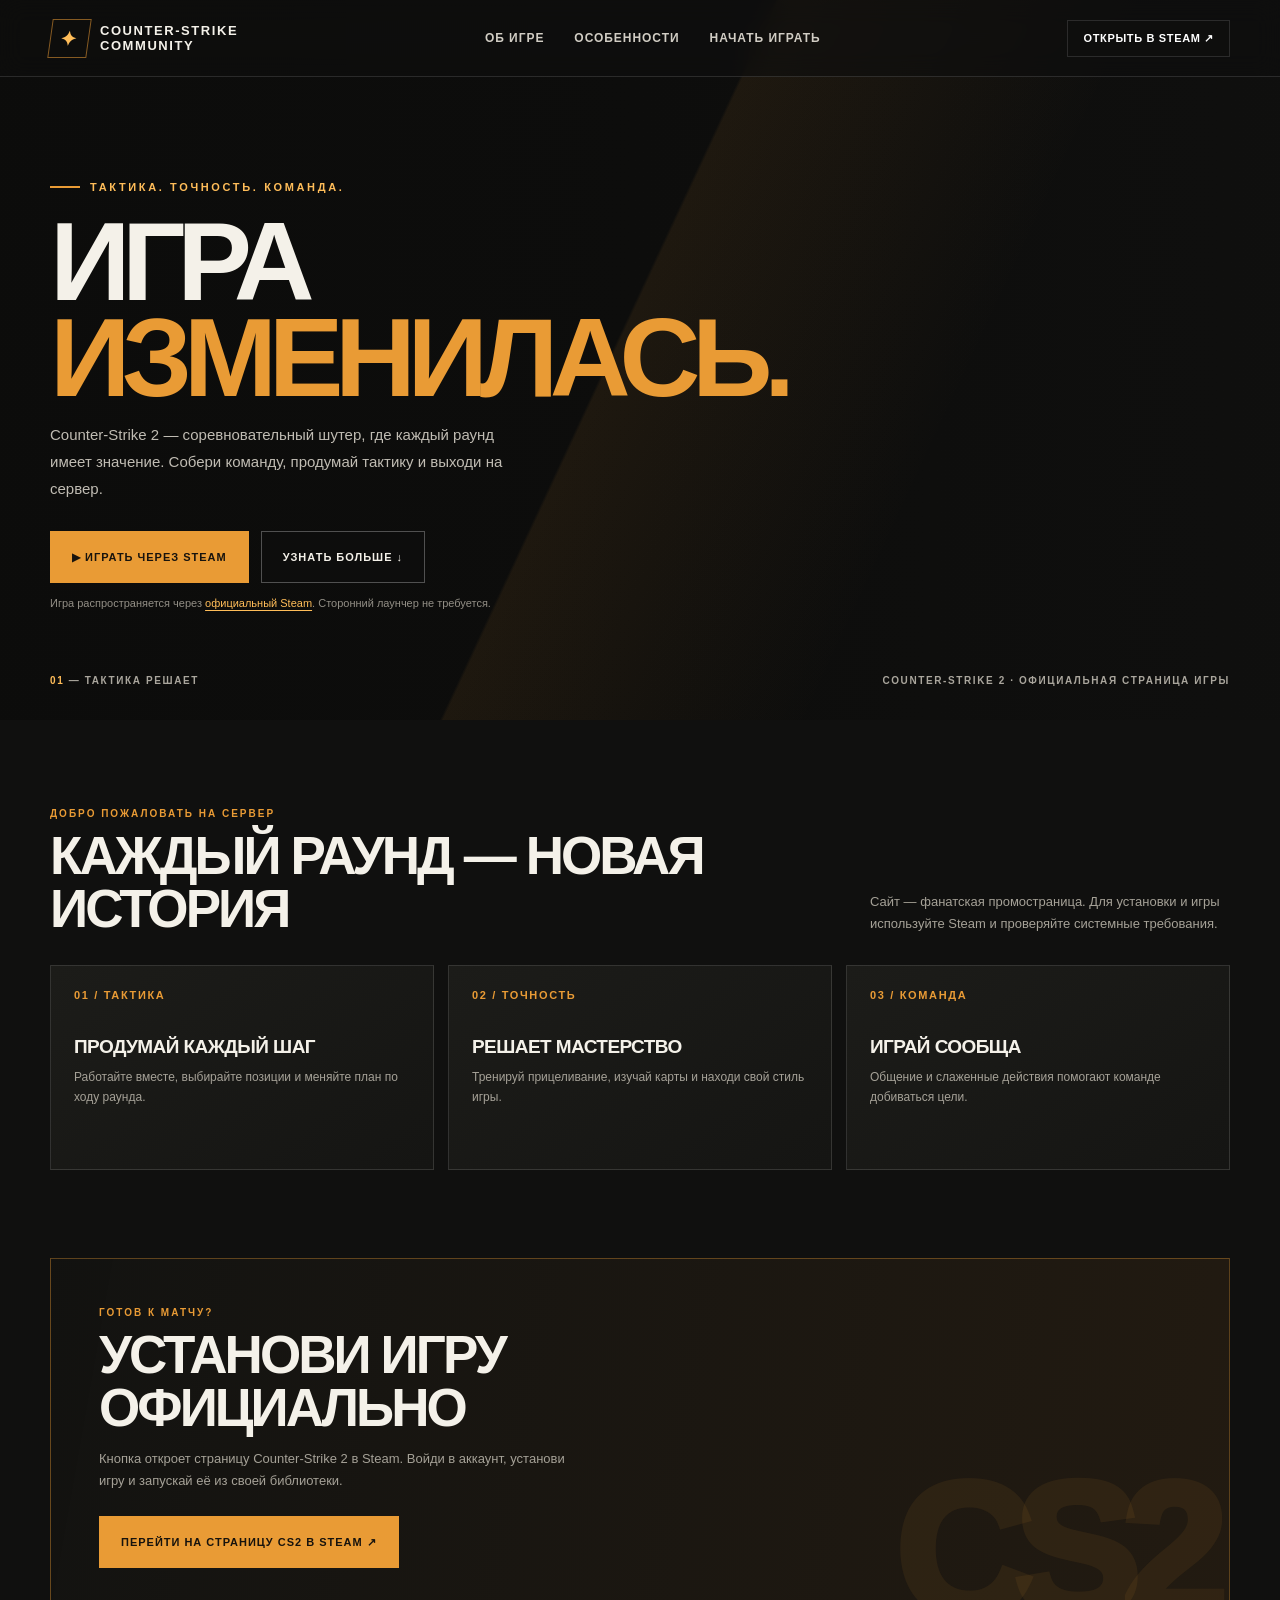
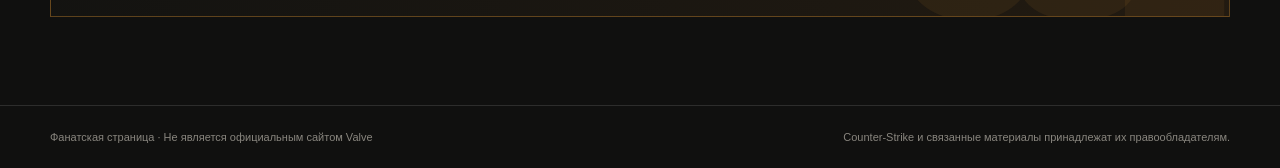
==== index.html @ 12b2474c "Add files via upload" ====
<!doctype html>
<html lang="ru">
<head>
  <meta charset="utf-8">
  <meta name="viewport" content="width=device-width, initial-scale=1">
  <meta name="theme-color" content="#10100f">
  <title>COUNTER-STRIKE 2 — Тактика решает</title>

  <style>
    :root {
      --bg: #10100f;
      --panel: #191917;
      --text: #f4f1e9;
      --muted: #a5a197;
      --orange: #e99b35;
      --orange-light: #ffbd59;
      --line: rgba(255,255,255,.12);
    }

    * { box-sizing: border-box; }

    html { scroll-behavior: smooth; }

    body {
      margin: 0;
      color: var(--text);
      background: var(--bg);
      font-family: Inter, "Segoe UI", Arial, sans-serif;
    }

    a { color: inherit; text-decoration: none; }

    .container {
      width: min(1180px, calc(100% - 40px));
      margin: 0 auto;
    }

    .header {
      position: absolute;
      z-index: 2;
      top: 0;
      right: 0;
      left: 0;
      border-bottom: 1px solid var(--line);
      background: rgba(15,15,14,.65);
      backdrop-filter: blur(12px);
    }

    .nav {
      min-height: 76px;
      display: flex;
      align-items: center;
      justify-content: space-between;
      gap: 24px;
    }

    .logo {
      display: flex;
      align-items: center;
      gap: 11px;
      font-size: 13px;
      font-weight: 900;
      letter-spacing: .12em;
    }

    .logo-mark {
      display: grid;
      width: 39px;
      height: 39px;
      place-items: center;
      border: 1px solid rgba(233,155,53,.55);
      color: var(--orange-light);
      font-size: 20px;
      transform: skew(-8deg);
    }

    .links {
      display: flex;
      gap: 30px;
      color: #d1cdc4;
      font-size: 12px;
      font-weight: 700;
      letter-spacing: .08em;
      text-transform: uppercase;
    }

    .links a:hover { color: var(--orange-light); }

    .steam-small {
      padding: 11px 15px;
      border: 1px solid var(--line);
      color: white;
      font-size: 11px;
      font-weight: 800;
      letter-spacing: .06em;
      text-transform: uppercase;
    }

    .hero {
      position: relative;
      min-height: 720px;
      display: flex;
      align-items: center;
      overflow: hidden;
      background:
        linear-gradient(90deg, rgba(12,12,11,.97) 0%, rgba(12,12,11,.82) 43%, rgba(12,12,11,.2) 100%),
        linear-gradient(0deg, #10100f 0%, transparent 35%),
        url("https://images.unsplash.com/photo-1542751371-adc38448a05e?auto=format&fit=crop&w=2000&q=85")
        center 38% / cover;
    }

    .hero::after {
      content: "";
      position: absolute;
      inset: 0;
      background: linear-gradient(115deg, transparent 48%, rgba(233,155,53,.08) 48.2%, transparent 71%);
      pointer-events: none;
    }

    .hero-content {
      position: relative;
      z-index: 1;
      max-width: 690px;
      padding-top: 70px;
    }

    .eyebrow {
      display: flex;
      align-items: center;
      gap: 10px;
      color: var(--orange-light);
      font-size: 11px;
      font-weight: 900;
      letter-spacing: .24em;
      text-transform: uppercase;
    }

    .eyebrow::before {
      content: "";
      width: 30px;
      height: 2px;
      background: var(--orange);
    }

    h1 {
      margin: 21px 0 15px;
      font-size: clamp(54px, 10vw, 112px);
      line-height: .86;
      letter-spacing: -.075em;
      text-transform: uppercase;
    }

    h1 span {
      display: block;
      color: var(--orange);
    }

    .hero-copy {
      max-width: 475px;
      color: #c0bcb3;
      font-size: 15px;
      line-height: 1.8;
    }

    .actions {
      display: flex;
      flex-wrap: wrap;
      gap: 12px;
      margin-top: 29px;
    }

    .button {
      min-height: 52px;
      display: inline-flex;
      align-items: center;
      justify-content: center;
      gap: 11px;
      padding: 0 21px;
      border: 1px solid transparent;
      font-size: 11px;
      font-weight: 900;
      letter-spacing: .09em;
      text-transform: uppercase;
      transition: .2s ease;
    }

    .button-primary {
      color: #17130d;
      background: var(--orange);
    }

    .button-primary:hover {
      background: var(--orange-light);
      transform: translateY(-2px);
    }

    .button-outline {
      border-color: rgba(255,255,255,.28);
      background: rgba(15,15,14,.36);
    }

    .button-outline:hover {
      border-color: var(--orange);
      color: var(--orange-light);
    }

    .hero-note {
      margin-top: 14px;
      color: #938f86;
      font-size: 11px;
    }

    .hero-note a {
      color: var(--orange-light);
      text-decoration: underline;
      text-underline-offset: 3px;
    }

    .hero-bottom {
      position: absolute;
      right: 0;
      bottom: 34px;
      left: 0;
      z-index: 1;
      display: flex;
      justify-content: space-between;
      gap: 20px;
      color: #aaa69d;
      font-size: 10px;
      font-weight: 800;
      letter-spacing: .16em;
      text-transform: uppercase;
    }

    .hero-bottom strong { color: var(--orange-light); }

    .section { padding: 88px 0; }

    .section-heading {
      display: flex;
      align-items: end;
      justify-content: space-between;
      gap: 20px;
      margin-bottom: 30px;
    }

    .section-kicker {
      color: var(--orange);
      font-size: 10px;
      font-weight: 900;
      letter-spacing: .2em;
      text-transform: uppercase;
    }

    h2 {
      margin: 10px 0 0;
      font-size: clamp(32px, 5vw, 53px);
      line-height: 1;
      letter-spacing: -.055em;
      text-transform: uppercase;
    }

    .section-heading p {
      max-width: 360px;
      margin: 0;
      color: var(--muted);
      font-size: 13px;
      line-height: 1.7;
    }

    .feature-grid {
      display: grid;
      grid-template-columns: repeat(3, 1fr);
      gap: 14px;
    }

    .feature {
      min-height: 205px;
      padding: 23px;
      border: 1px solid var(--line);
      background: linear-gradient(145deg, #1c1c19, #151513);
    }

    .feature-number {
      color: var(--orange);
      font-size: 11px;
      font-weight: 900;
      letter-spacing: .15em;
    }

    .feature h3 {
      margin: 35px 0 9px;
      font-size: 19px;
      letter-spacing: -.03em;
      text-transform: uppercase;
    }

    .feature p {
      margin: 0;
      color: var(--muted);
      font-size: 12px;
      line-height: 1.7;
    }

    .cta {
      position: relative;
      overflow: hidden;
      padding: 48px;
      border: 1px solid rgba(233,155,53,.35);
      background:
        linear-gradient(100deg, rgba(18,18,16,.98), rgba(35,27,17,.94)),
        var(--panel);
    }

    .cta::after {
      content: "CS2";
      position: absolute;
      right: 24px;
      bottom: -45px;
      color: rgba(233,155,53,.08);
      font-size: 190px;
      font-weight: 1000;
      letter-spacing: -.1em;
      pointer-events: none;
    }

    .cta-inner { position: relative; z-index: 1; }

    .cta h2 { max-width: 650px; }

    .cta p {
      max-width: 480px;
      margin: 14px 0 24px;
      color: var(--muted);
      font-size: 13px;
      line-height: 1.7;
    }

    footer {
      padding: 25px 0;
      border-top: 1px solid var(--line);
      color: #88857e;
      font-size: 11px;
    }

    .footer-inner {
      display: flex;
      justify-content: space-between;
      gap: 20px;
    }

    @media (max-width: 700px) {
      .container { width: min(100% - 28px, 1180px); }
      .links { display: none; }
      .hero { min-height: 680px; background-position: 58% center; }
      .hero-content { padding-top: 60px; }
      .hero-bottom { font-size: 8px; letter-spacing: .1em; }
      .section { padding: 64px 0; }
      .section-heading { align-items: start; flex-direction: column; }
      .feature-grid { grid-template-columns: 1fr; }
      .feature { min-height: 170px; }
      .feature h3 { margin-top: 25px; }
      .cta { padding: 32px 22px; }
      .cta::after { font-size: 120px; }
      .footer-inner { flex-direction: column; }
    }
  </style>
</head>

<body>
  <header class="header">
    <div class="container nav">
      <a class="logo" href="#">
        <span class="logo-mark">✦</span>
        <span>COUNTER-STRIKE<br>COMMUNITY</span>
      </a>

      <nav class="links" aria-label="Главное меню">
        <a href="#about">Об игре</a>
        <a href="#features">Особенности</a>
        <a href="#play">Начать играть</a>
      </nav>

      <a class="steam-small" href="https://store.steampowered.com/app/730/CounterStrike_2/"
         target="_blank" rel="noopener noreferrer">Открыть в Steam ↗</a>
    </div>
  </header>

  <main>
    <section class="hero" id="about">
      <div class="container">
        <div class="hero-content">
          <div class="eyebrow">Тактика. Точность. Команда.</div>
          <h1>Игра<br><span>изменилась.</span></h1>
          <p class="hero-copy">
            Counter-Strike 2 — соревновательный шутер, где каждый раунд имеет значение.
            Собери команду, продумай тактику и выходи на сервер.
          </p>

          <div class="actions">
            <a class="button button-primary"
               href="https://store.steampowered.com/app/730/CounterStrike_2/"
               target="_blank" rel="noopener noreferrer">
              ▶ Играть через Steam
            </a>
            <a class="button button-outline" href="#features">Узнать больше ↓</a>
          </div>

          <div class="hero-note">
            Игра распространяется через <a href="https://store.steampowered.com/app/730/CounterStrike_2/"
            target="_blank" rel="noopener noreferrer">официальный Steam</a>. Сторонний лаунчер не требуется.
          </div>
        </div>
      </div>

      <div class="container hero-bottom">
        <span><strong>01</strong> — Тактика решает</span>
        <span>Counter-Strike 2 · Официальная страница игры</span>
      </div>
    </section>

    <section class="section" id="features">
      <div class="container">
        <div class="section-heading">
          <div>
            <div class="section-kicker">Добро пожаловать на сервер</div>
            <h2>Каждый раунд — новая история</h2>
          </div>
          <p>Сайт — фанатская промостраница. Для установки и игры используйте Steam и проверяйте системные требования.</p>
        </div>

        <div class="feature-grid">
          <article class="feature">
            <div class="feature-number">01 / ТАКТИКА</div>
            <h3>Продумай каждый шаг</h3>
            <p>Работайте вместе, выбирайте позиции и меняйте план по ходу раунда.</p>
          </article>

          <article class="feature">
            <div class="feature-number">02 / ТОЧНОСТЬ</div>
            <h3>Решает мастерство</h3>
            <p>Тренируй прицеливание, изучай карты и находи свой стиль игры.</p>
          </article>

          <article class="feature">
            <div class="feature-number">03 / КОМАНДА</div>
            <h3>Играй сообща</h3>
            <p>Общение и слаженные действия помогают команде добиваться цели.</p>
          </article>
        </div>
      </div>
    </section>

    <section class="container" id="play" style="padding-bottom: 88px">
      <div class="cta">
        <div class="cta-inner">
          <div class="section-kicker">Готов к матчу?</div>
          <h2>Установи игру официально</h2>
          <p>
            Кнопка откроет страницу Counter-Strike 2 в Steam.
            Войди в аккаунт, установи игру и запускай её из своей библиотеки.
          </p>
          <a class="button button-primary"
             href="https://store.steampowered.com/app/730/CounterStrike_2/"
             target="_blank" rel="noopener noreferrer">
            Перейти на страницу CS2 в Steam ↗
          </a>
        </div>
      </div>
    </section>
  </main>

  <footer>
    <div class="container footer-inner">
      <span>Фанатская страница · Не является официальным сайтом Valve</span>
      <span>Counter-Strike и связанные материалы принадлежат их правообладателям.</span>
    </div>
  </footer>
</body>
</html>
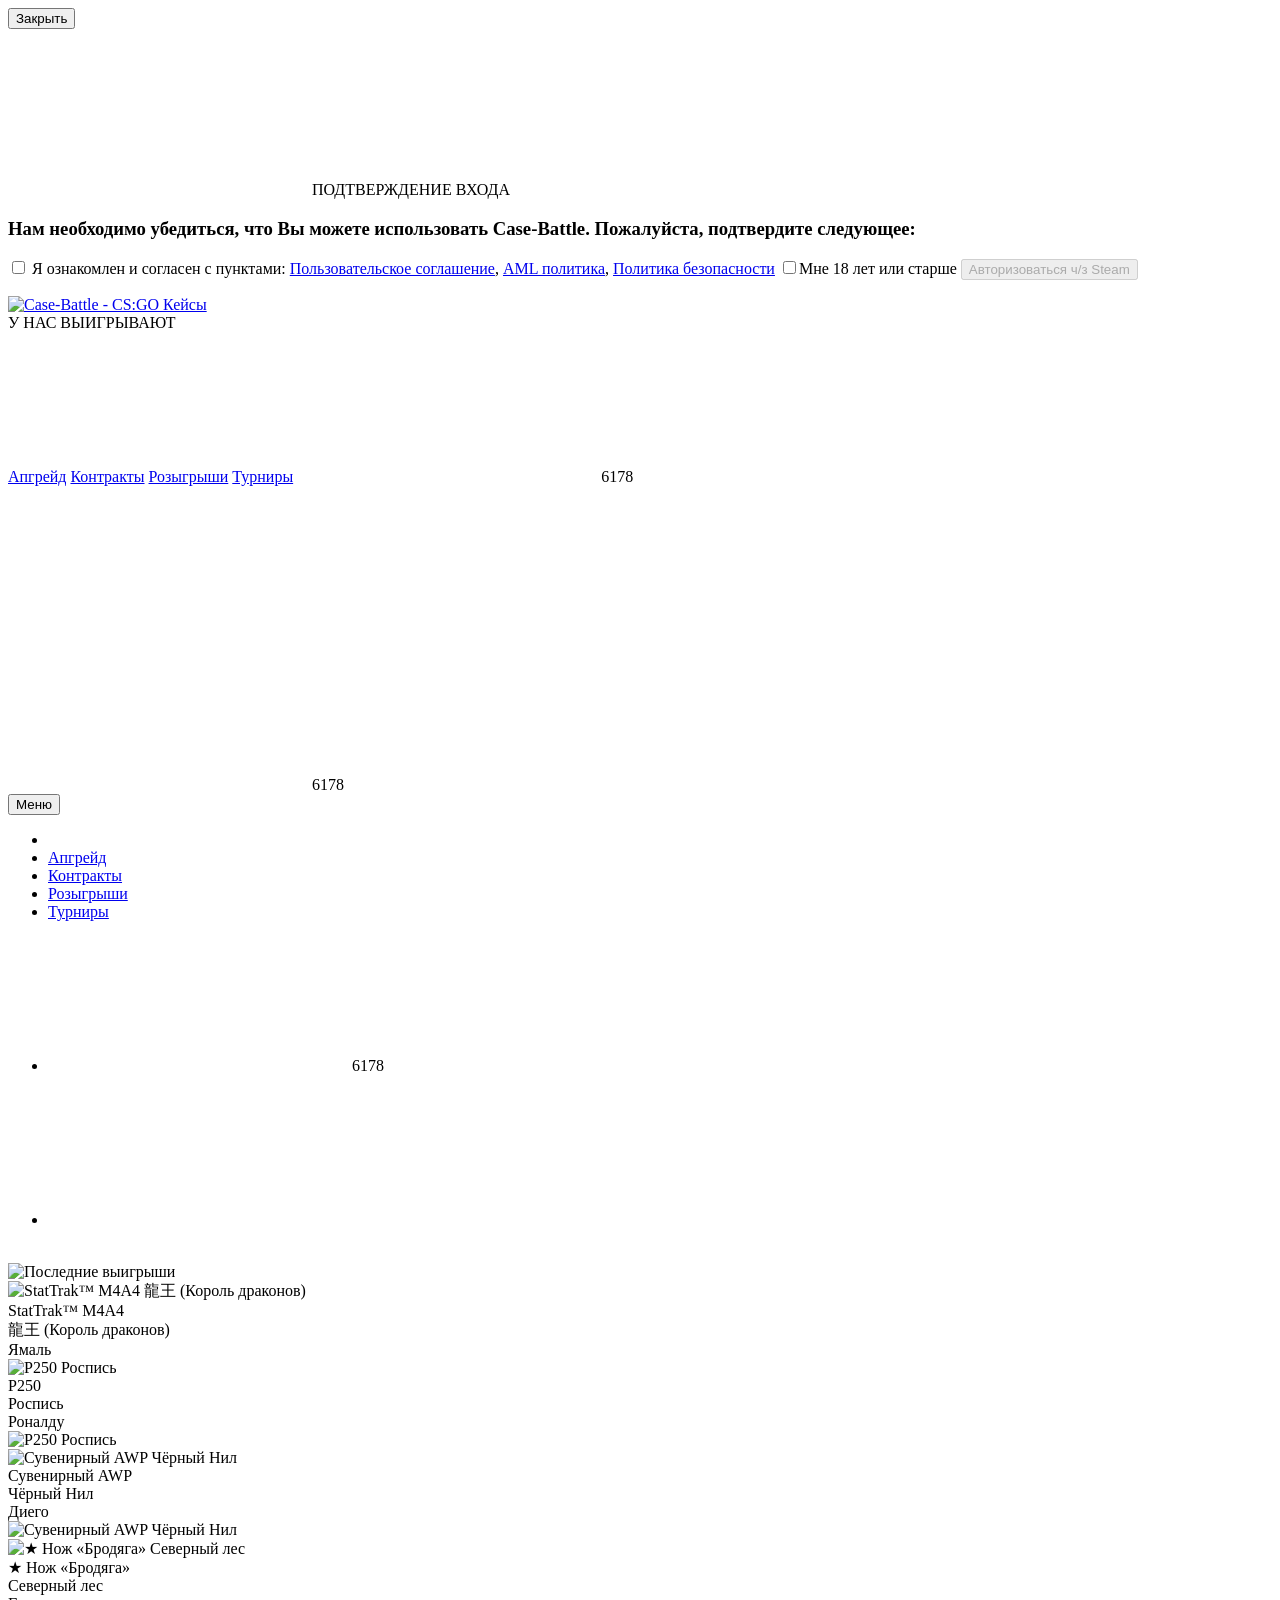
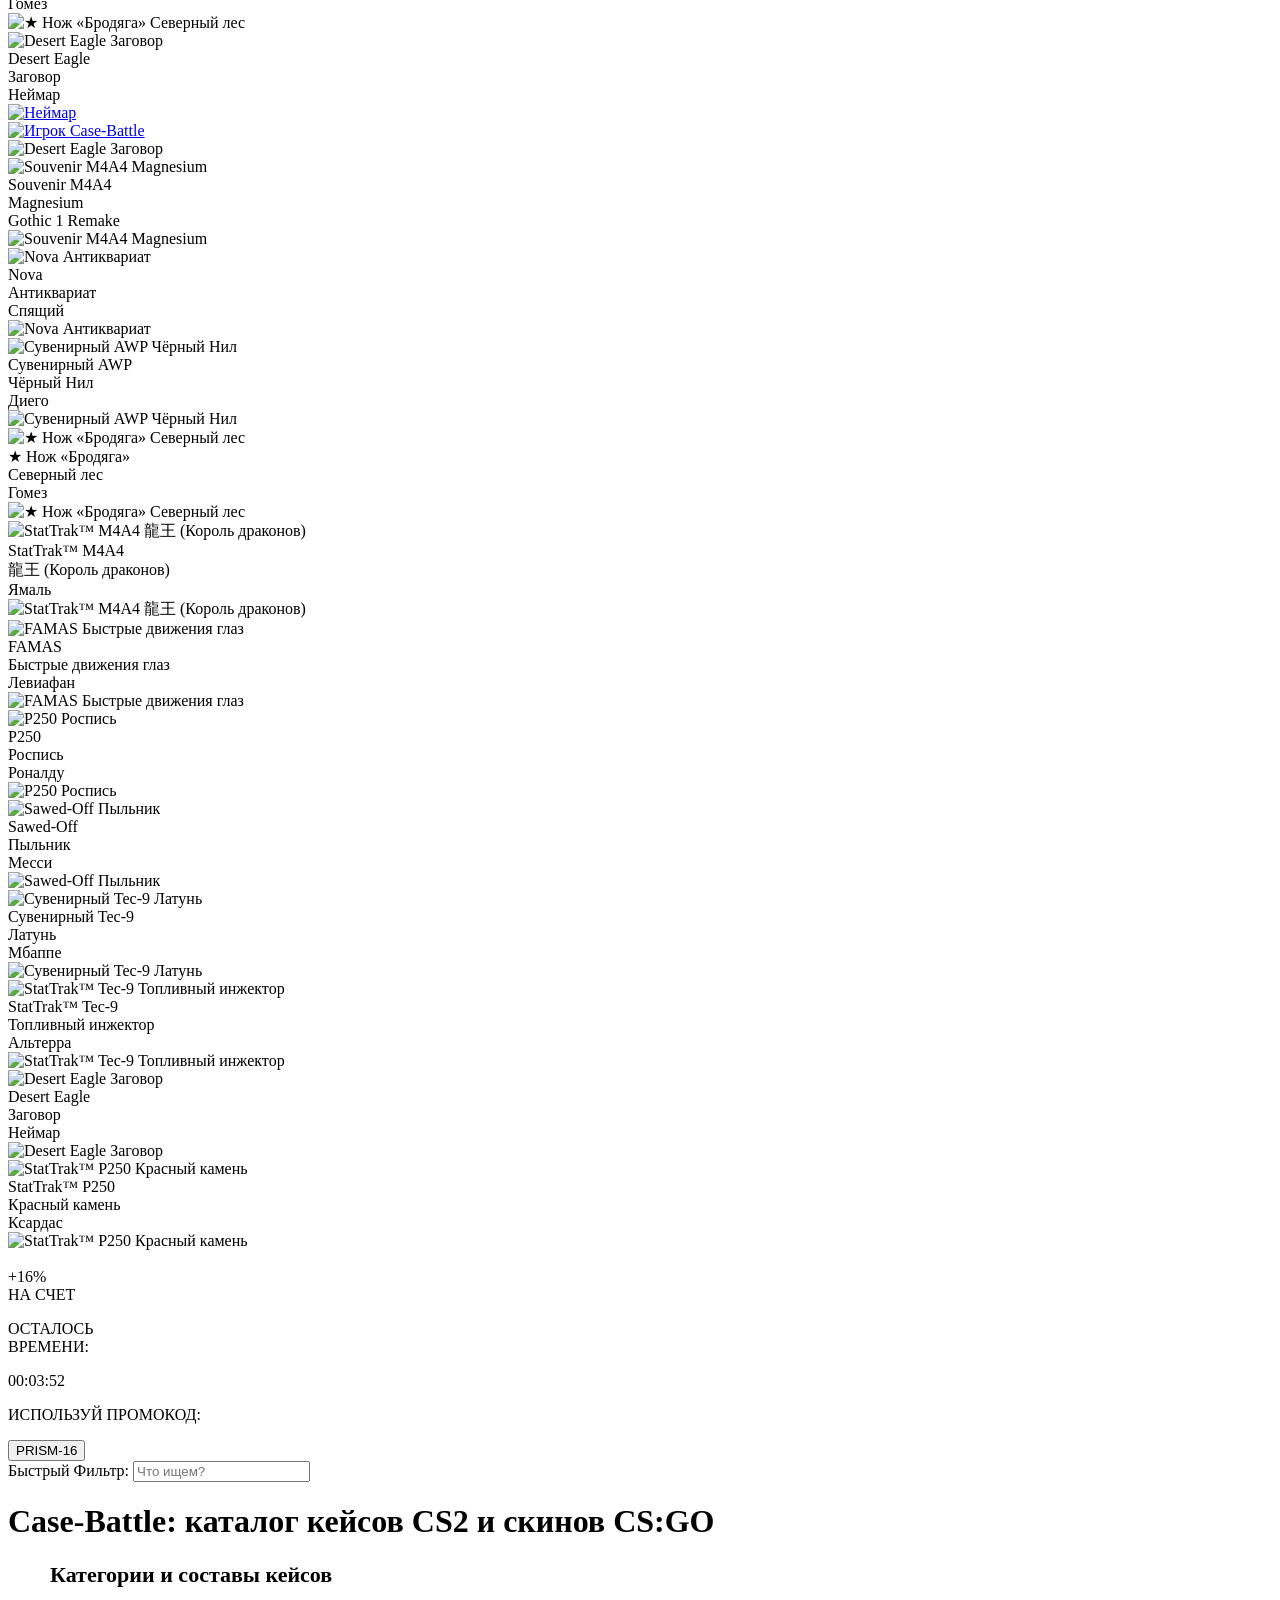
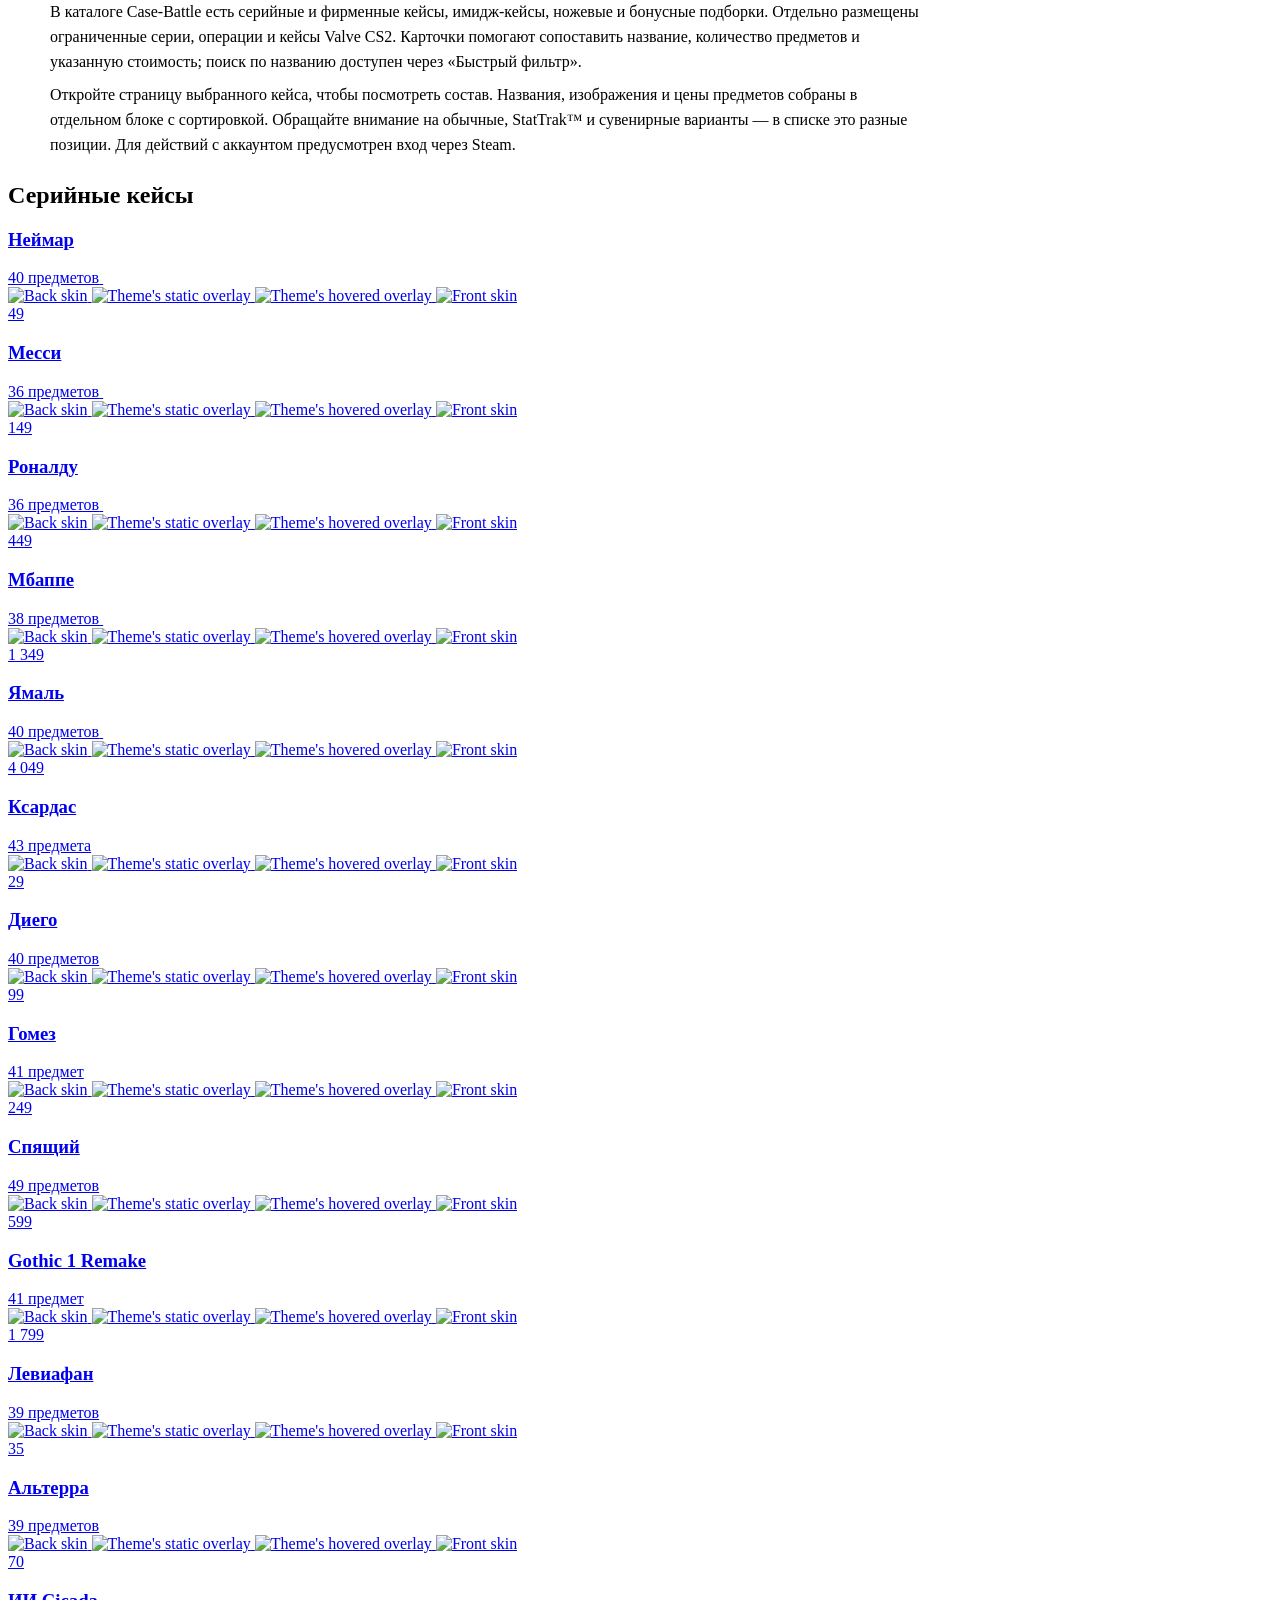
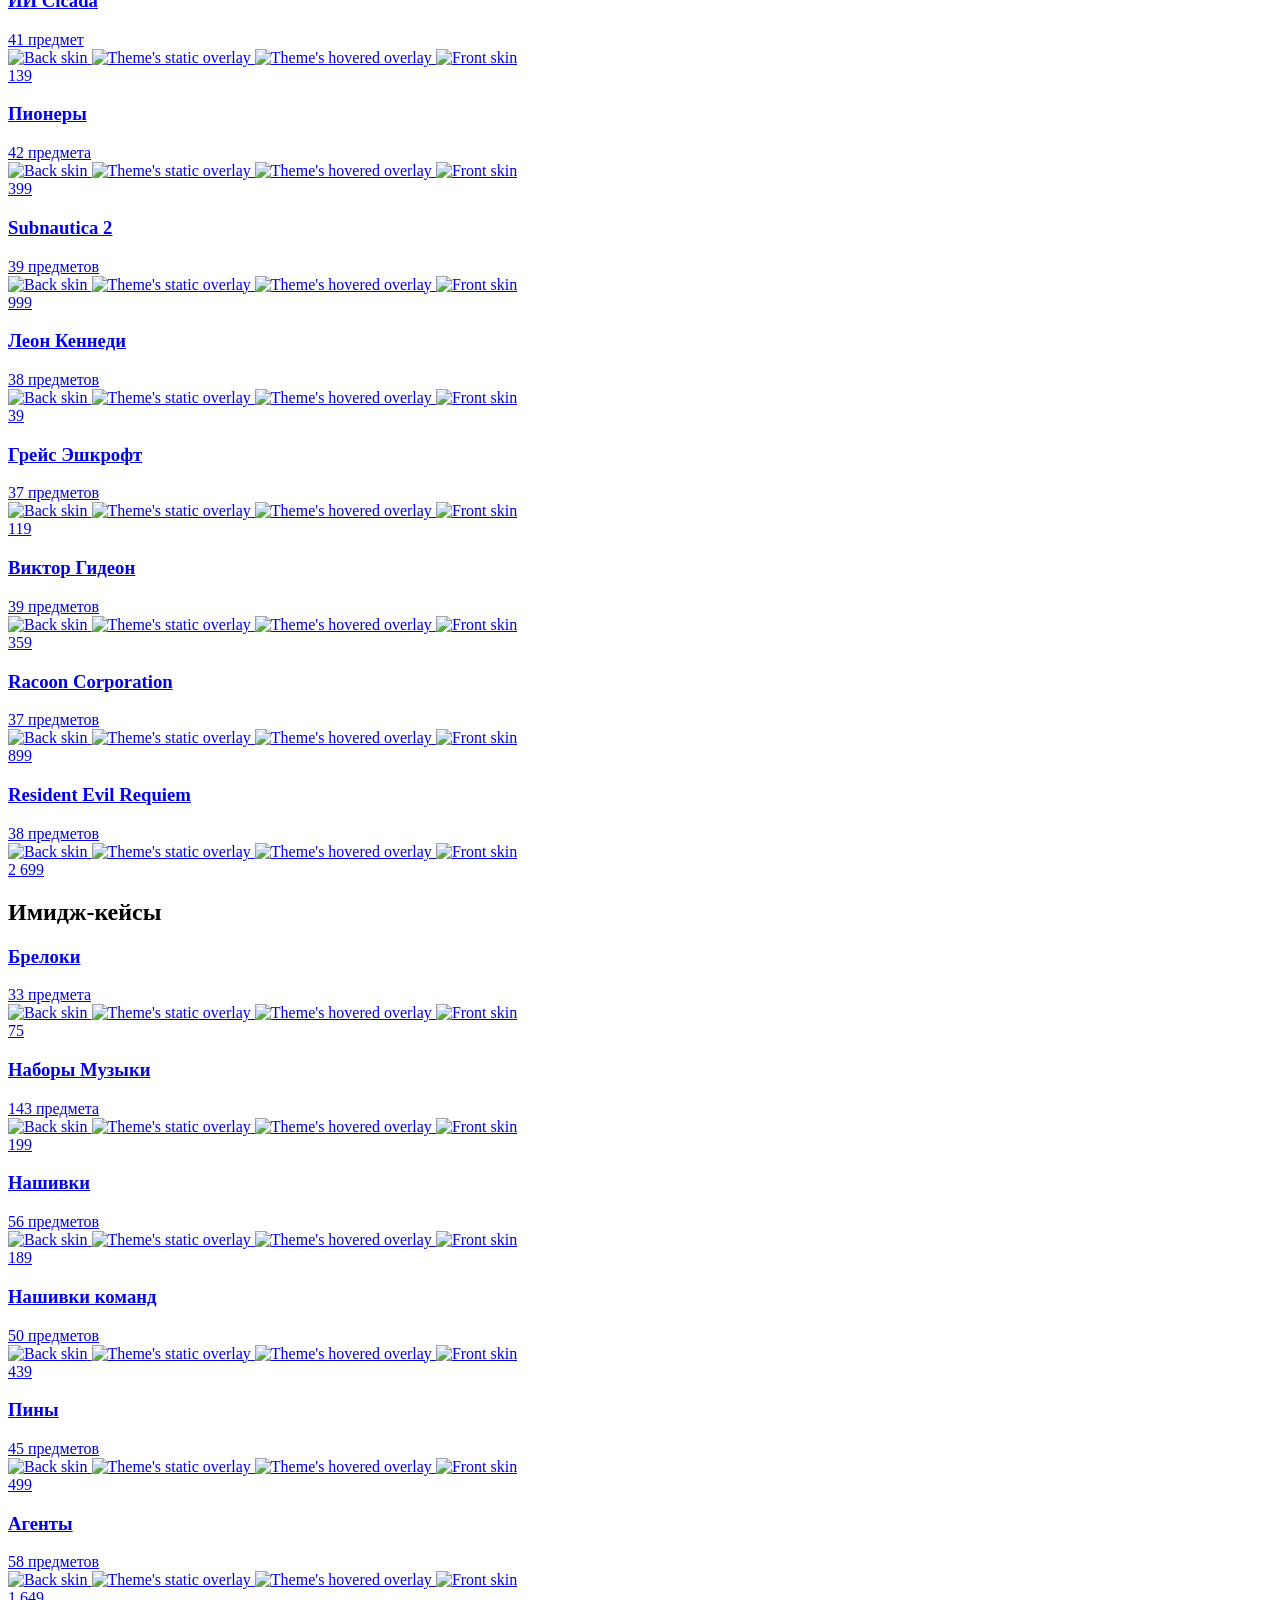
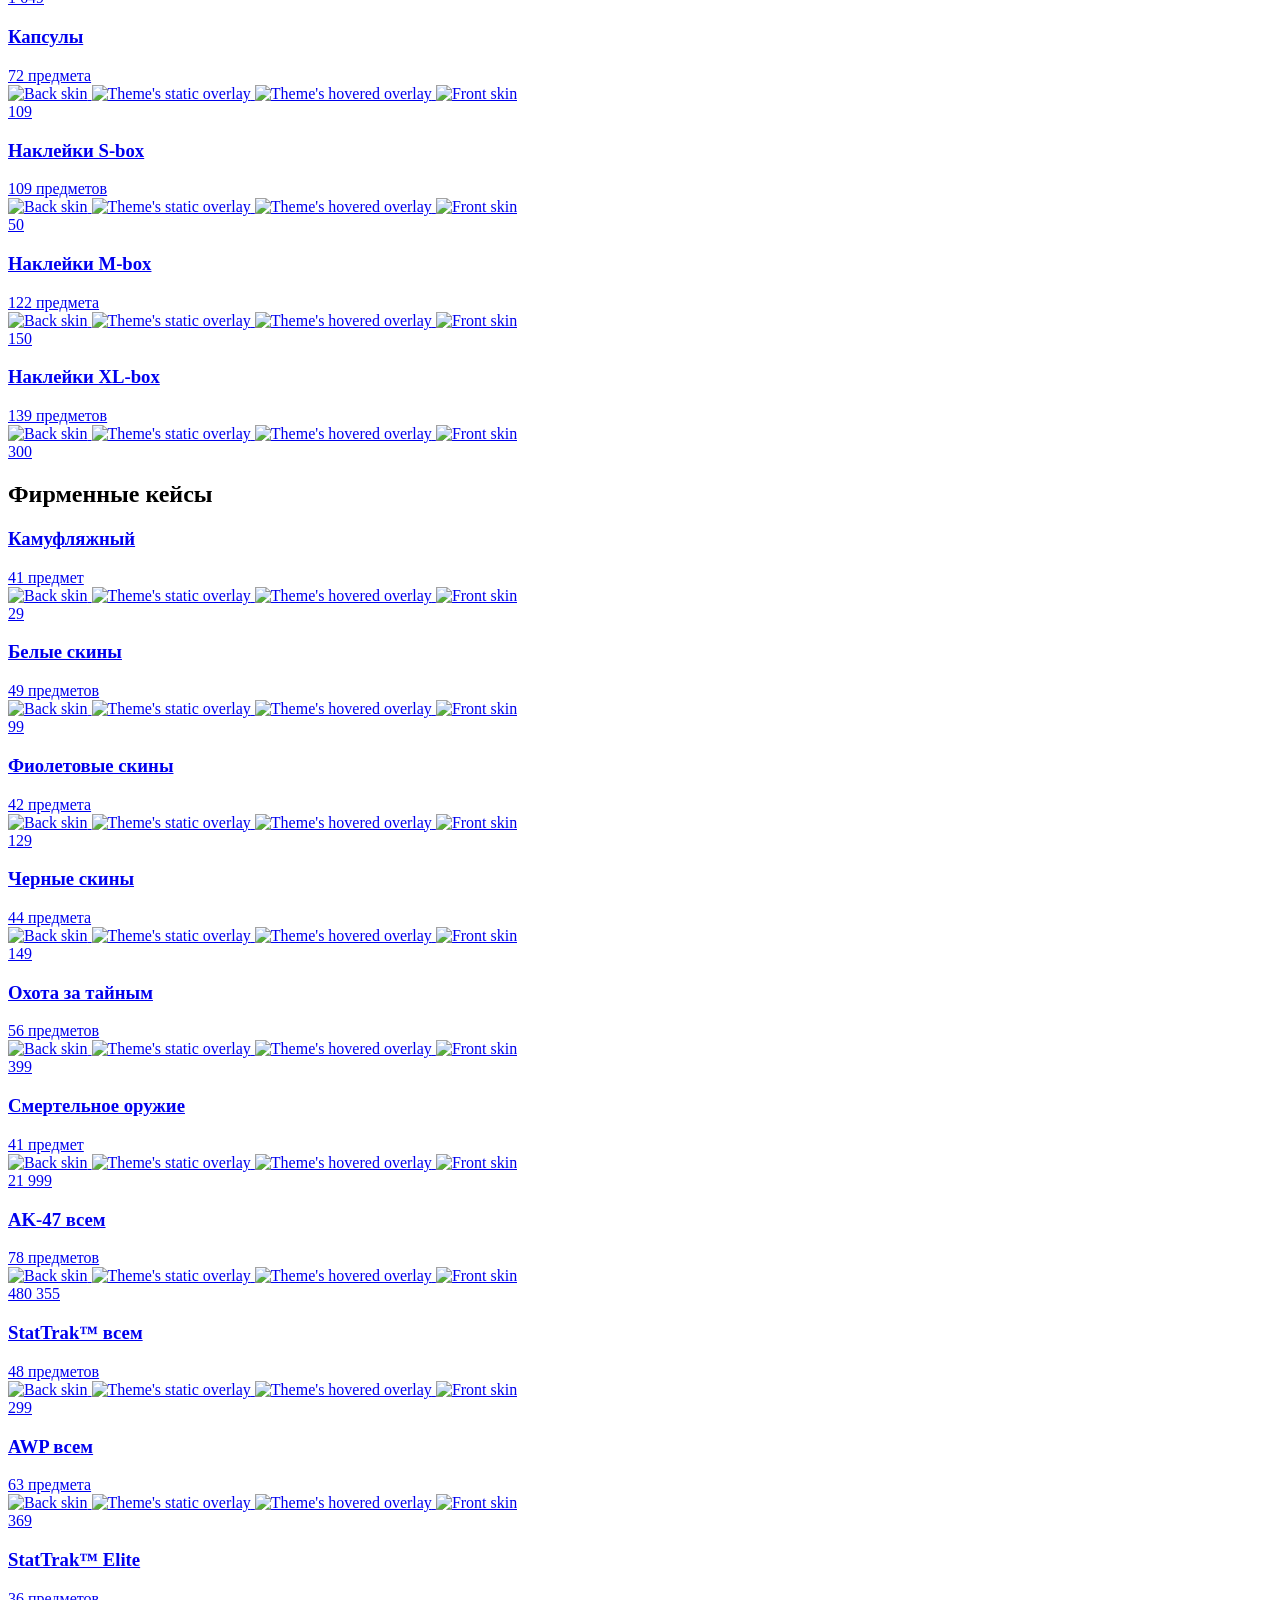
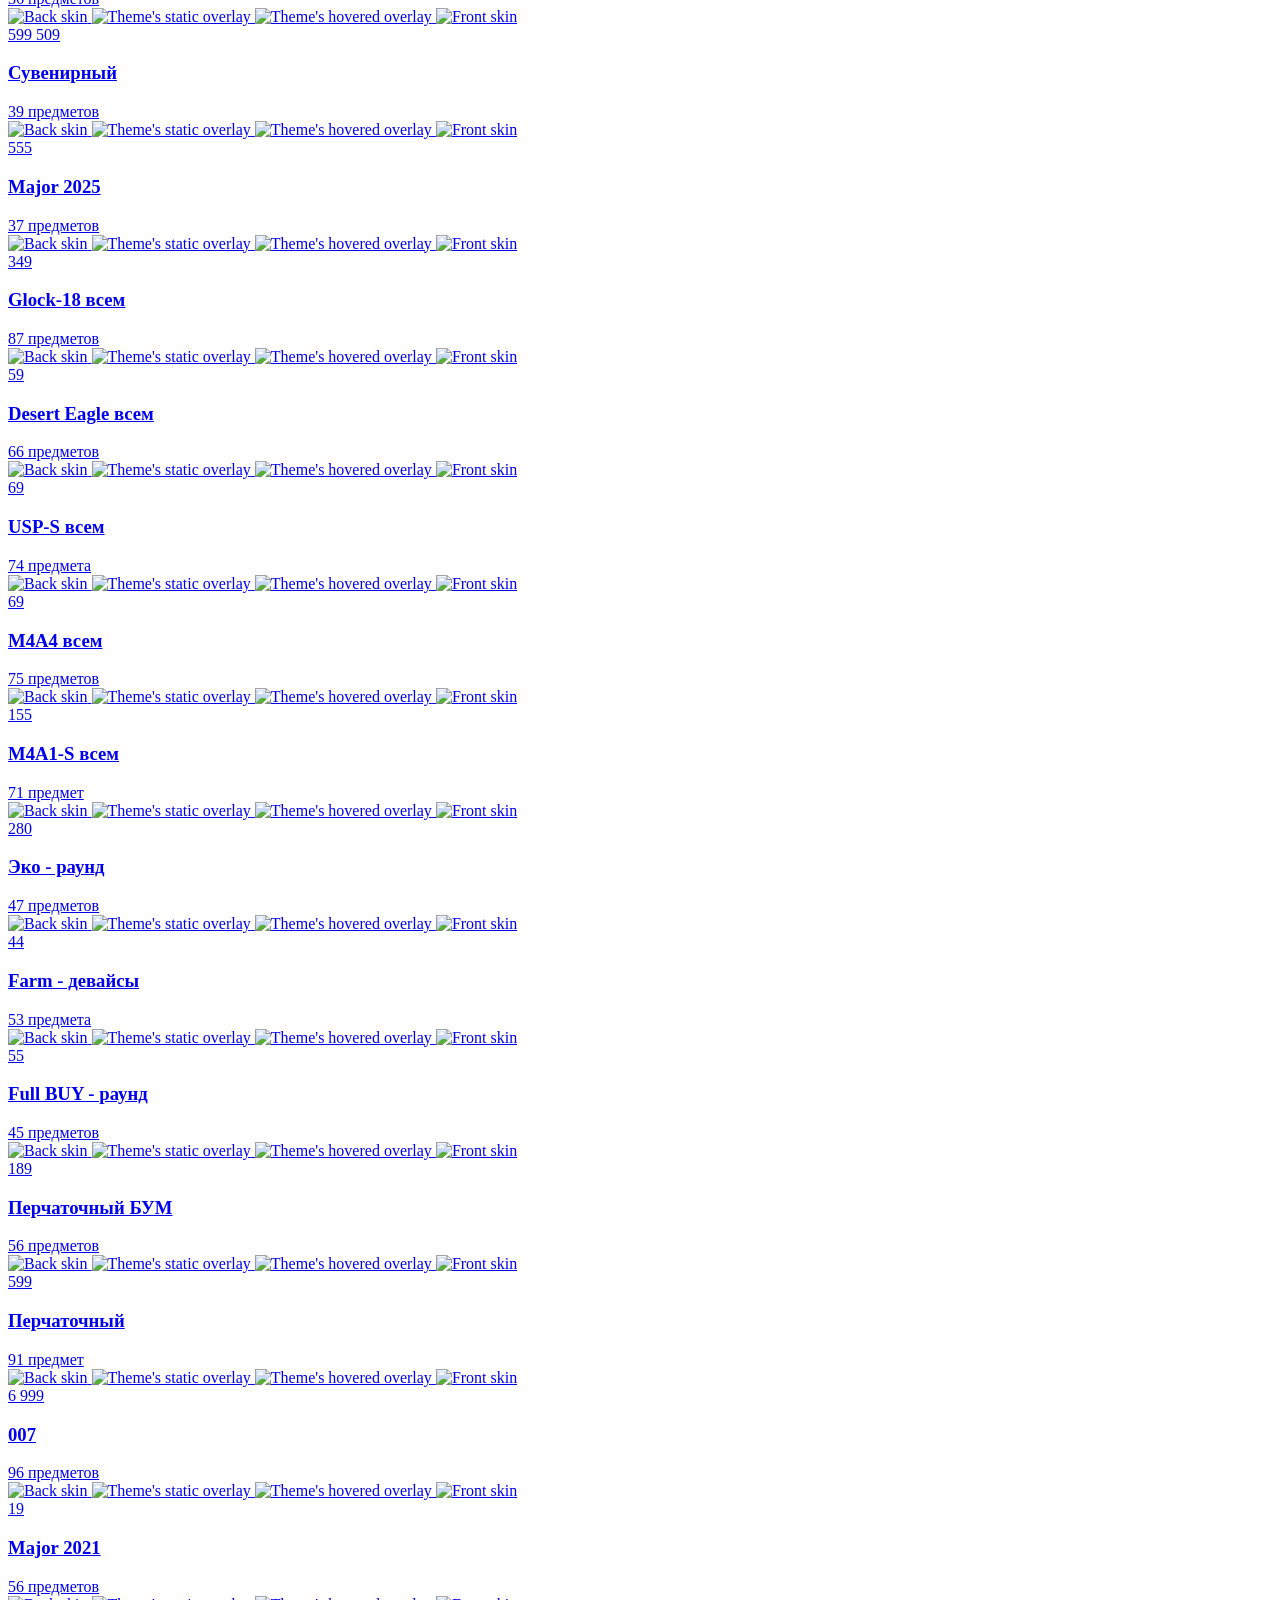
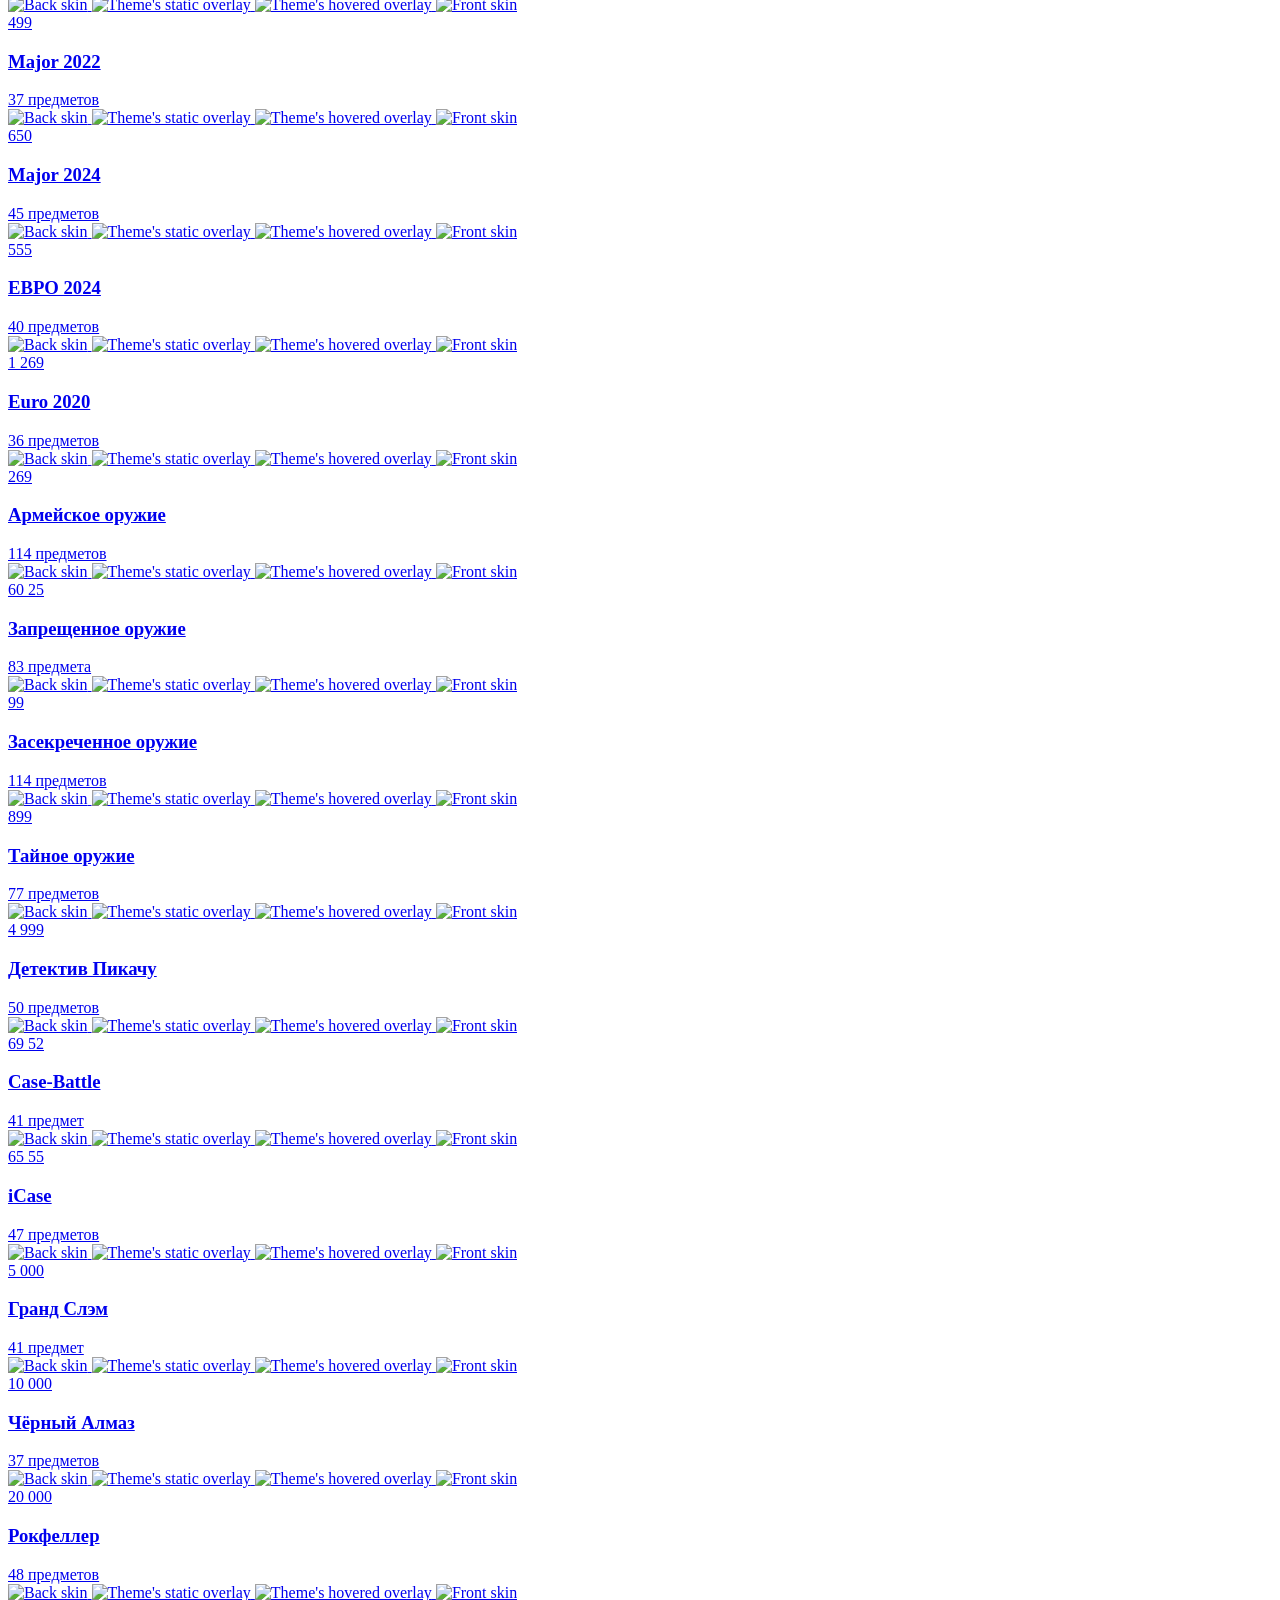
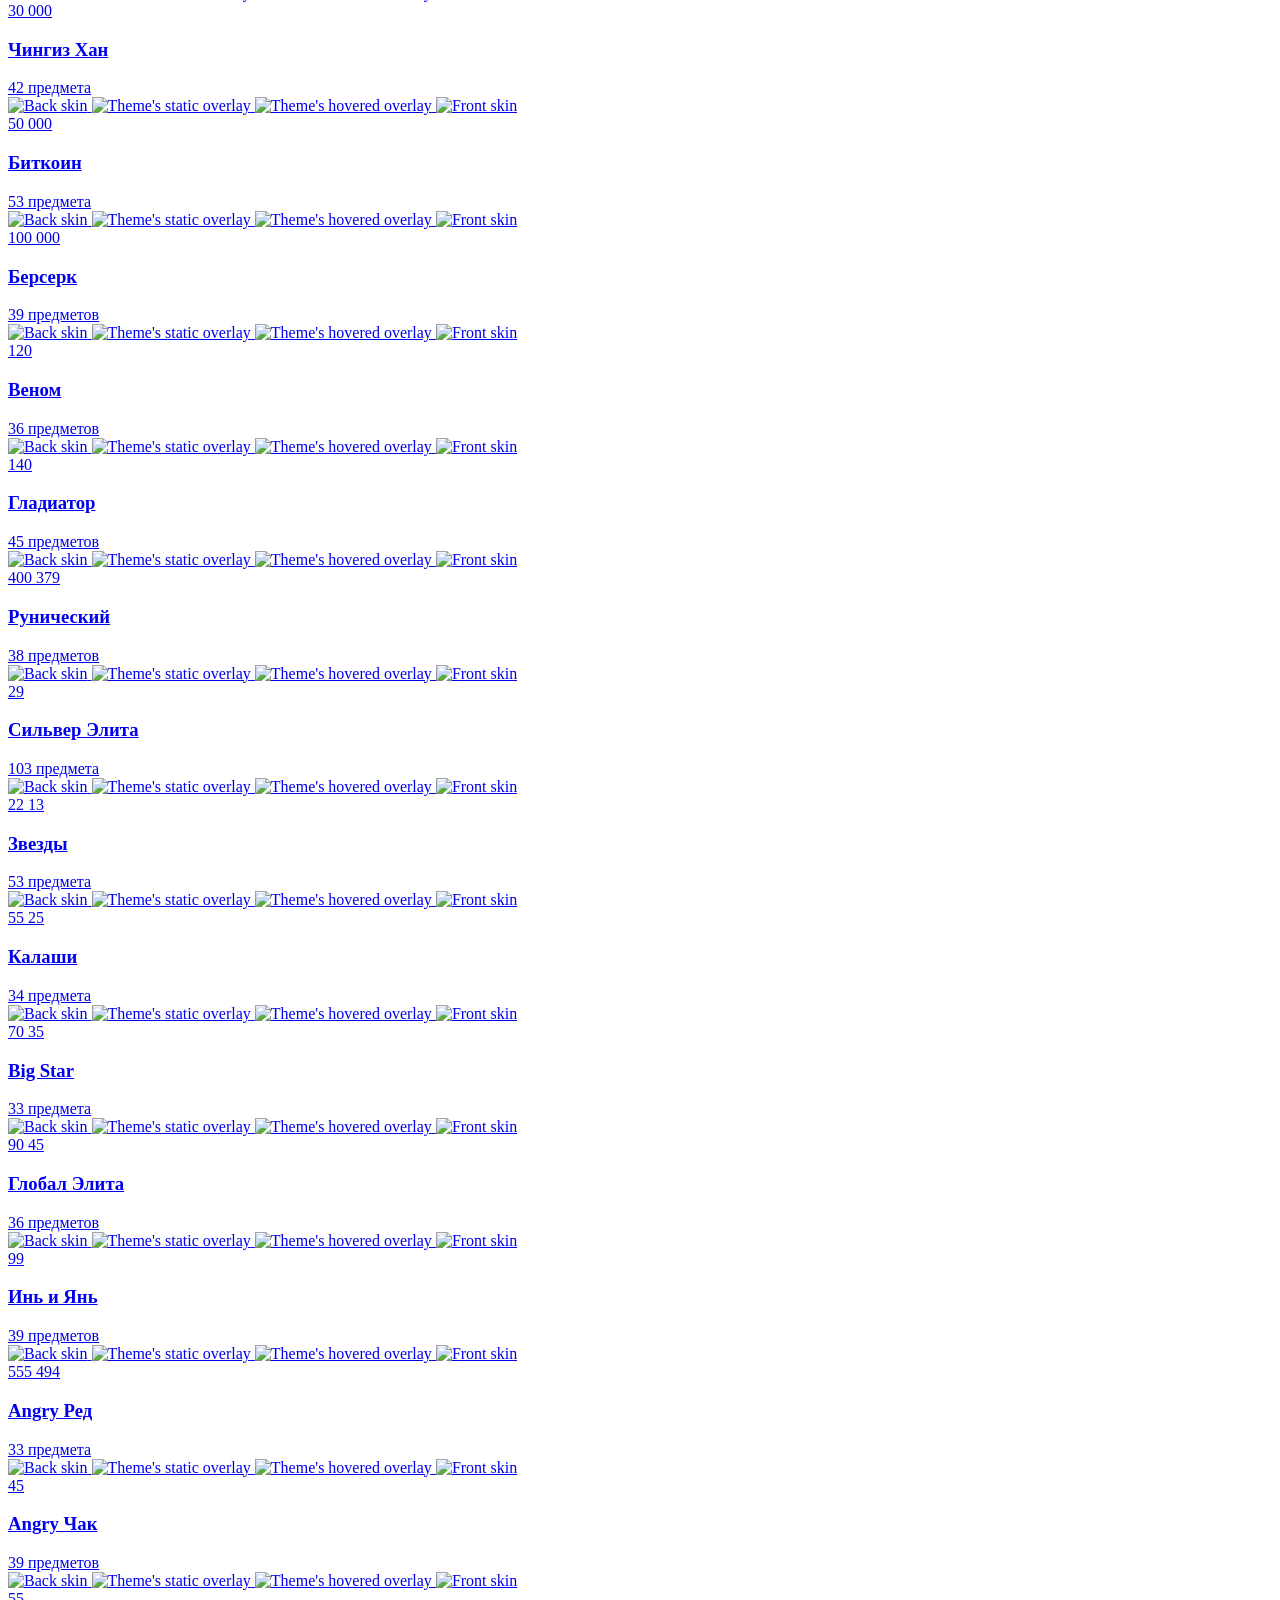
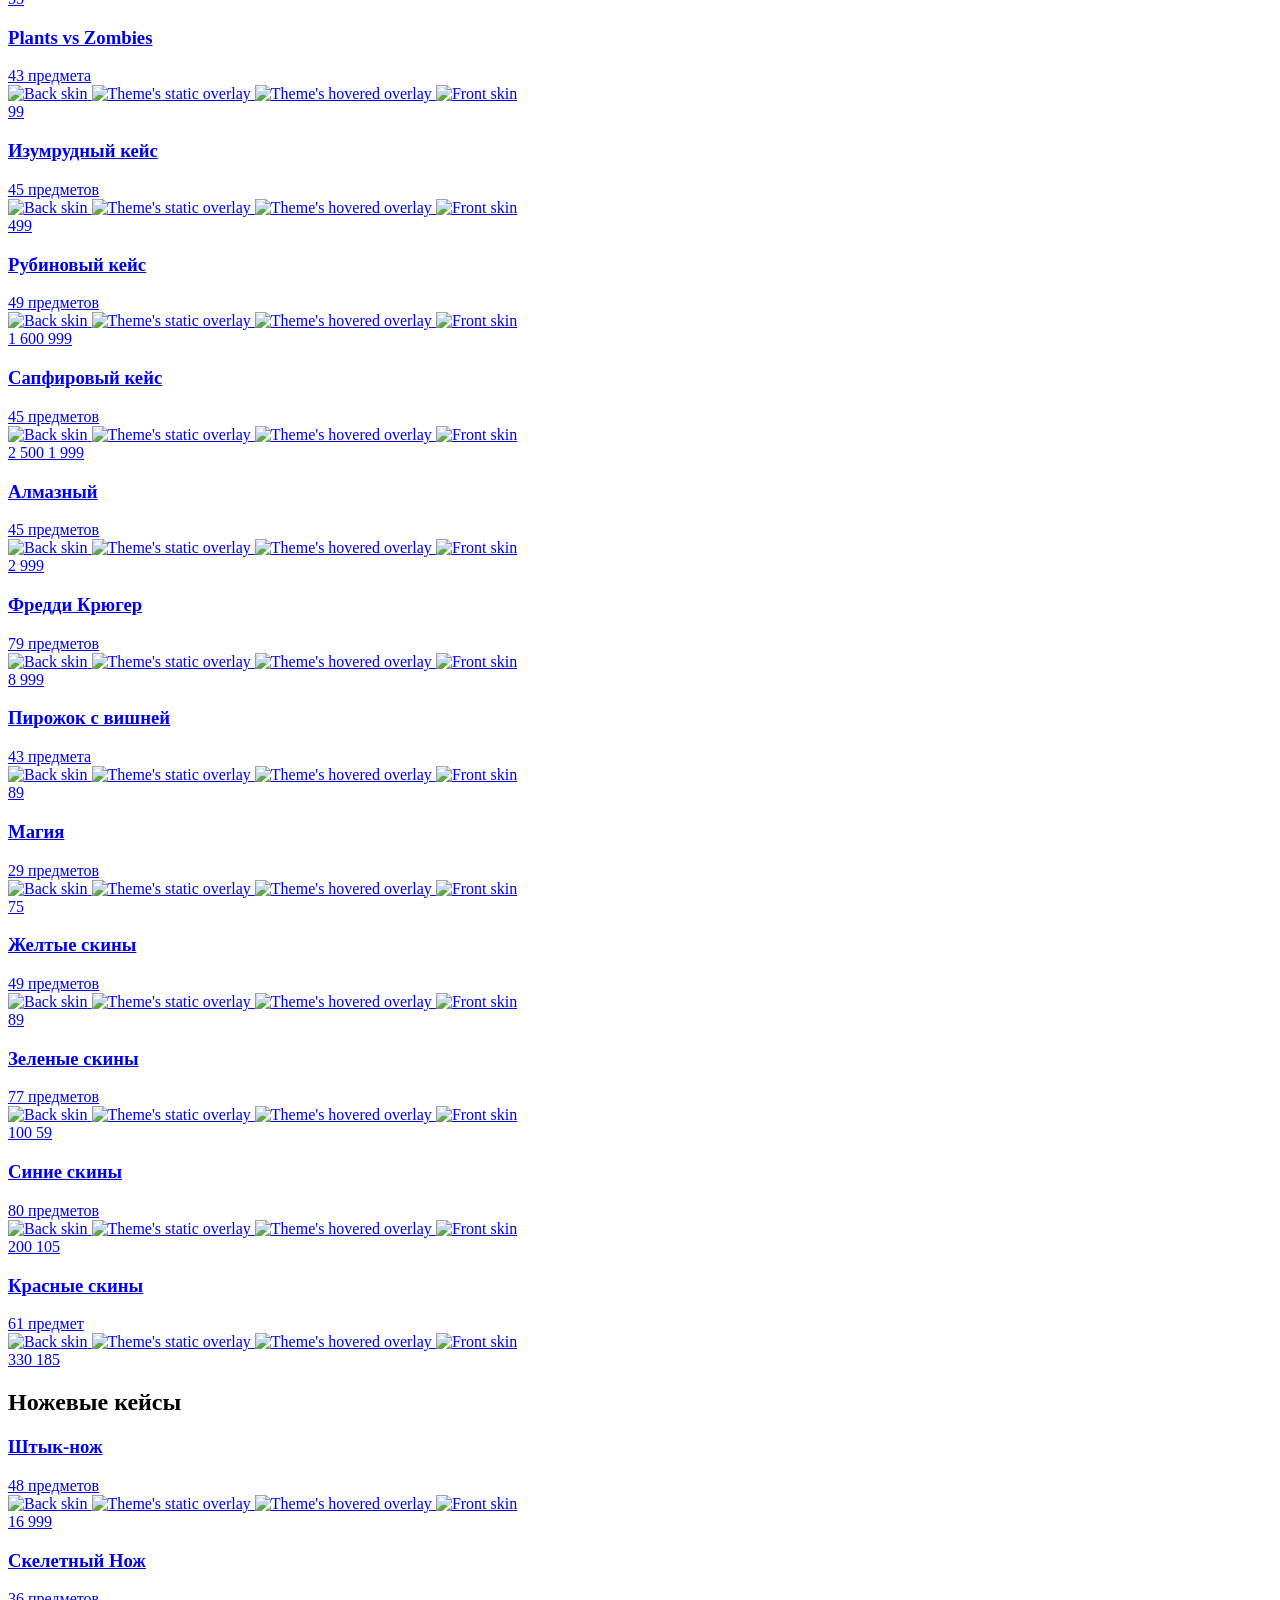
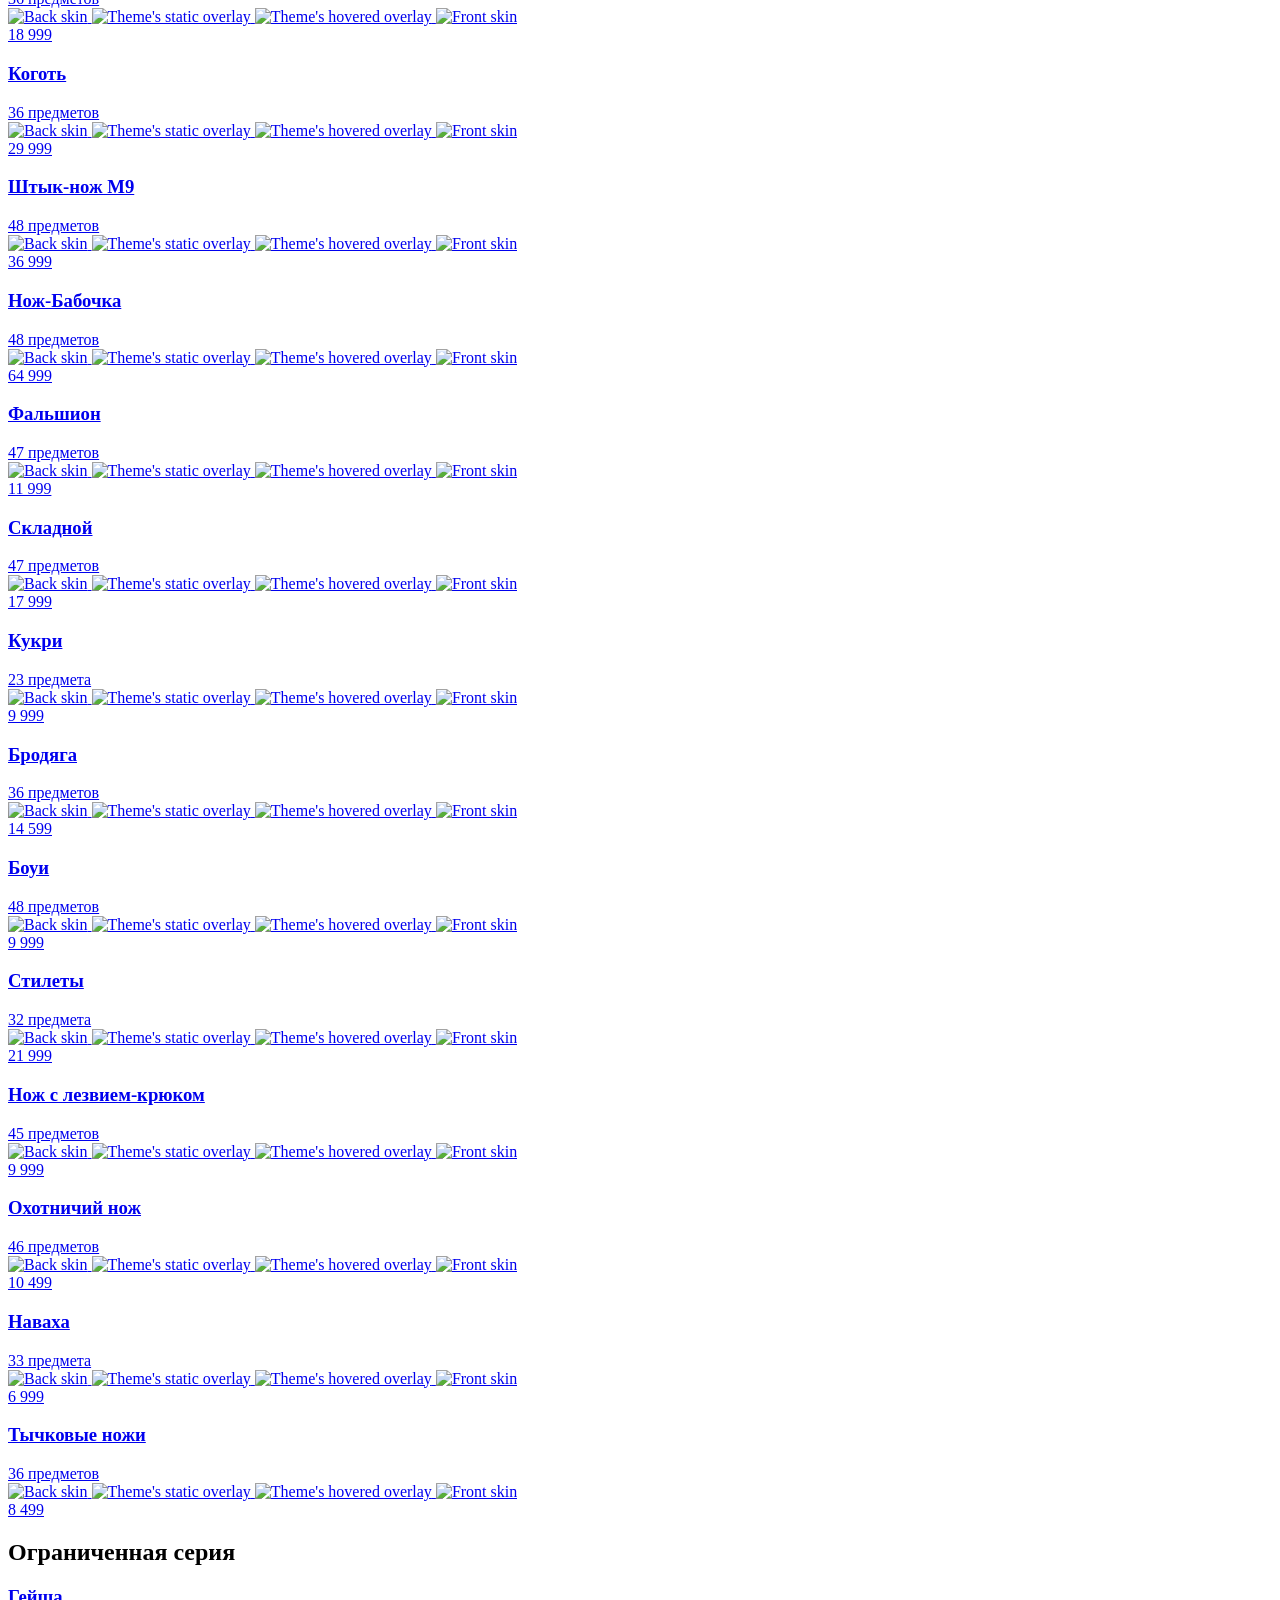
==== commit 9ec76a6d: "Add files via upload" ====
--- a/index.html
+++ b/index.html
@@ -1,480 +1,5806 @@
-<!doctype html>
-<html lang="ru">
-<head>
-  <meta charset="utf-8">
-  <meta name="viewport" content="width=device-width, initial-scale=1">
-  <meta name="theme-color" content="#10100f">
-  <title>COUNTER-STRIKE 2 — Тактика решает</title>
-
-  <style>
-    :root {
-      --bg: #10100f;
-      --panel: #191917;
-      --text: #f4f1e9;
-      --muted: #a5a197;
-      --orange: #e99b35;
-      --orange-light: #ffbd59;
-      --line: rgba(255,255,255,.12);
-    }
-
-    * { box-sizing: border-box; }
-
-    html { scroll-behavior: smooth; }
-
-    body {
-      margin: 0;
-      color: var(--text);
-      background: var(--bg);
-      font-family: Inter, "Segoe UI", Arial, sans-serif;
-    }
-
-    a { color: inherit; text-decoration: none; }
-
-    .container {
-      width: min(1180px, calc(100% - 40px));
-      margin: 0 auto;
-    }
-
-    .header {
-      position: absolute;
-      z-index: 2;
-      top: 0;
-      right: 0;
-      left: 0;
-      border-bottom: 1px solid var(--line);
-      background: rgba(15,15,14,.65);
-      backdrop-filter: blur(12px);
-    }
-
-    .nav {
-      min-height: 76px;
-      display: flex;
-      align-items: center;
-      justify-content: space-between;
-      gap: 24px;
-    }
-
-    .logo {
-      display: flex;
-      align-items: center;
-      gap: 11px;
-      font-size: 13px;
-      font-weight: 900;
-      letter-spacing: .12em;
-    }
-
-    .logo-mark {
-      display: grid;
-      width: 39px;
-      height: 39px;
-      place-items: center;
-      border: 1px solid rgba(233,155,53,.55);
-      color: var(--orange-light);
-      font-size: 20px;
-      transform: skew(-8deg);
-    }
-
-    .links {
-      display: flex;
-      gap: 30px;
-      color: #d1cdc4;
-      font-size: 12px;
-      font-weight: 700;
-      letter-spacing: .08em;
-      text-transform: uppercase;
-    }
-
-    .links a:hover { color: var(--orange-light); }
-
-    .steam-small {
-      padding: 11px 15px;
-      border: 1px solid var(--line);
-      color: white;
-      font-size: 11px;
-      font-weight: 800;
-      letter-spacing: .06em;
-      text-transform: uppercase;
-    }
-
-    .hero {
-      position: relative;
-      min-height: 720px;
-      display: flex;
-      align-items: center;
-      overflow: hidden;
-      background:
-        linear-gradient(90deg, rgba(12,12,11,.97) 0%, rgba(12,12,11,.82) 43%, rgba(12,12,11,.2) 100%),
-        linear-gradient(0deg, #10100f 0%, transparent 35%),
-        url("https://images.unsplash.com/photo-1542751371-adc38448a05e?auto=format&fit=crop&w=2000&q=85")
-        center 38% / cover;
-    }
-
-    .hero::after {
-      content: "";
-      position: absolute;
-      inset: 0;
-      background: linear-gradient(115deg, transparent 48%, rgba(233,155,53,.08) 48.2%, transparent 71%);
-      pointer-events: none;
-    }
-
-    .hero-content {
-      position: relative;
-      z-index: 1;
-      max-width: 690px;
-      padding-top: 70px;
-    }
-
-    .eyebrow {
-      display: flex;
-      align-items: center;
-      gap: 10px;
-      color: var(--orange-light);
-      font-size: 11px;
-      font-weight: 900;
-      letter-spacing: .24em;
-      text-transform: uppercase;
-    }
-
-    .eyebrow::before {
-      content: "";
-      width: 30px;
-      height: 2px;
-      background: var(--orange);
-    }
-
-    h1 {
-      margin: 21px 0 15px;
-      font-size: clamp(54px, 10vw, 112px);
-      line-height: .86;
-      letter-spacing: -.075em;
-      text-transform: uppercase;
-    }
-
-    h1 span {
-      display: block;
-      color: var(--orange);
-    }
-
-    .hero-copy {
-      max-width: 475px;
-      color: #c0bcb3;
-      font-size: 15px;
-      line-height: 1.8;
-    }
-
-    .actions {
-      display: flex;
-      flex-wrap: wrap;
-      gap: 12px;
-      margin-top: 29px;
-    }
-
-    .button {
-      min-height: 52px;
-      display: inline-flex;
-      align-items: center;
-      justify-content: center;
-      gap: 11px;
-      padding: 0 21px;
-      border: 1px solid transparent;
-      font-size: 11px;
-      font-weight: 900;
-      letter-spacing: .09em;
-      text-transform: uppercase;
-      transition: .2s ease;
-    }
-
-    .button-primary {
-      color: #17130d;
-      background: var(--orange);
-    }
-
-    .button-primary:hover {
-      background: var(--orange-light);
-      transform: translateY(-2px);
-    }
-
-    .button-outline {
-      border-color: rgba(255,255,255,.28);
-      background: rgba(15,15,14,.36);
-    }
-
-    .button-outline:hover {
-      border-color: var(--orange);
-      color: var(--orange-light);
-    }
-
-    .hero-note {
-      margin-top: 14px;
-      color: #938f86;
-      font-size: 11px;
-    }
-
-    .hero-note a {
-      color: var(--orange-light);
-      text-decoration: underline;
-      text-underline-offset: 3px;
-    }
-
-    .hero-bottom {
-      position: absolute;
-      right: 0;
-      bottom: 34px;
-      left: 0;
-      z-index: 1;
-      display: flex;
-      justify-content: space-between;
-      gap: 20px;
-      color: #aaa69d;
-      font-size: 10px;
-      font-weight: 800;
-      letter-spacing: .16em;
-      text-transform: uppercase;
-    }
-
-    .hero-bottom strong { color: var(--orange-light); }
-
-    .section { padding: 88px 0; }
-
-    .section-heading {
-      display: flex;
-      align-items: end;
-      justify-content: space-between;
-      gap: 20px;
-      margin-bottom: 30px;
-    }
-
-    .section-kicker {
-      color: var(--orange);
-      font-size: 10px;
-      font-weight: 900;
-      letter-spacing: .2em;
-      text-transform: uppercase;
-    }
-
-    h2 {
-      margin: 10px 0 0;
-      font-size: clamp(32px, 5vw, 53px);
-      line-height: 1;
-      letter-spacing: -.055em;
-      text-transform: uppercase;
-    }
-
-    .section-heading p {
-      max-width: 360px;
-      margin: 0;
-      color: var(--muted);
-      font-size: 13px;
-      line-height: 1.7;
-    }
-
-    .feature-grid {
-      display: grid;
-      grid-template-columns: repeat(3, 1fr);
-      gap: 14px;
-    }
-
-    .feature {
-      min-height: 205px;
-      padding: 23px;
-      border: 1px solid var(--line);
-      background: linear-gradient(145deg, #1c1c19, #151513);
-    }
-
-    .feature-number {
-      color: var(--orange);
-      font-size: 11px;
-      font-weight: 900;
-      letter-spacing: .15em;
-    }
-
-    .feature h3 {
-      margin: 35px 0 9px;
-      font-size: 19px;
-      letter-spacing: -.03em;
-      text-transform: uppercase;
-    }
-
-    .feature p {
-      margin: 0;
-      color: var(--muted);
-      font-size: 12px;
-      line-height: 1.7;
-    }
-
-    .cta {
-      position: relative;
-      overflow: hidden;
-      padding: 48px;
-      border: 1px solid rgba(233,155,53,.35);
-      background:
-        linear-gradient(100deg, rgba(18,18,16,.98), rgba(35,27,17,.94)),
-        var(--panel);
-    }
-
-    .cta::after {
-      content: "CS2";
-      position: absolute;
-      right: 24px;
-      bottom: -45px;
-      color: rgba(233,155,53,.08);
-      font-size: 190px;
-      font-weight: 1000;
-      letter-spacing: -.1em;
-      pointer-events: none;
-    }
-
-    .cta-inner { position: relative; z-index: 1; }
-
-    .cta h2 { max-width: 650px; }
-
-    .cta p {
-      max-width: 480px;
-      margin: 14px 0 24px;
-      color: var(--muted);
-      font-size: 13px;
-      line-height: 1.7;
-    }
-
-    footer {
-      padding: 25px 0;
-      border-top: 1px solid var(--line);
-      color: #88857e;
-      font-size: 11px;
-    }
-
-    .footer-inner {
-      display: flex;
-      justify-content: space-between;
-      gap: 20px;
-    }
-
-    @media (max-width: 700px) {
-      .container { width: min(100% - 28px, 1180px); }
-      .links { display: none; }
-      .hero { min-height: 680px; background-position: 58% center; }
-      .hero-content { padding-top: 60px; }
-      .hero-bottom { font-size: 8px; letter-spacing: .1em; }
-      .section { padding: 64px 0; }
-      .section-heading { align-items: start; flex-direction: column; }
-      .feature-grid { grid-template-columns: 1fr; }
-      .feature { min-height: 170px; }
-      .feature h3 { margin-top: 25px; }
-      .cta { padding: 32px 22px; }
-      .cta::after { font-size: 120px; }
-      .footer-inner { flex-direction: column; }
-    }
-  </style>
-</head>
-
-<body>
-  <header class="header">
-    <div class="container nav">
-      <a class="logo" href="#">
-        <span class="logo-mark">✦</span>
-        <span>COUNTER-STRIKE<br>COMMUNITY</span>
-      </a>
-
-      <nav class="links" aria-label="Главное меню">
-        <a href="#about">Об игре</a>
-        <a href="#features">Особенности</a>
-        <a href="#play">Начать играть</a>
-      </nav>
-
-      <a class="steam-small" href="https://store.steampowered.com/app/730/CounterStrike_2/"
-         target="_blank" rel="noopener noreferrer">Открыть в Steam ↗</a>
-    </div>
-  </header>
-
-  <main>
-    <section class="hero" id="about">
-      <div class="container">
-        <div class="hero-content">
-          <div class="eyebrow">Тактика. Точность. Команда.</div>
-          <h1>Игра<br><span>изменилась.</span></h1>
-          <p class="hero-copy">
-            Counter-Strike 2 — соревновательный шутер, где каждый раунд имеет значение.
-            Собери команду, продумай тактику и выходи на сервер.
-          </p>
-
-          <div class="actions">
-            <a class="button button-primary"
-               href="https://store.steampowered.com/app/730/CounterStrike_2/"
-               target="_blank" rel="noopener noreferrer">
-              ▶ Играть через Steam
-            </a>
-            <a class="button button-outline" href="#features">Узнать больше ↓</a>
-          </div>
-
-          <div class="hero-note">
-            Игра распространяется через <a href="https://store.steampowered.com/app/730/CounterStrike_2/"
-            target="_blank" rel="noopener noreferrer">официальный Steam</a>. Сторонний лаунчер не требуется.
-          </div>
-        </div>
-      </div>
-
-      <div class="container hero-bottom">
-        <span><strong>01</strong> — Тактика решает</span>
-        <span>Counter-Strike 2 · Официальная страница игры</span>
-      </div>
-    </section>
-
-    <section class="section" id="features">
-      <div class="container">
-        <div class="section-heading">
-          <div>
-            <div class="section-kicker">Добро пожаловать на сервер</div>
-            <h2>Каждый раунд — новая история</h2>
-          </div>
-          <p>Сайт — фанатская промостраница. Для установки и игры используйте Steam и проверяйте системные требования.</p>
-        </div>
-
-        <div class="feature-grid">
-          <article class="feature">
-            <div class="feature-number">01 / ТАКТИКА</div>
-            <h3>Продумай каждый шаг</h3>
-            <p>Работайте вместе, выбирайте позиции и меняйте план по ходу раунда.</p>
-          </article>
-
-          <article class="feature">
-            <div class="feature-number">02 / ТОЧНОСТЬ</div>
-            <h3>Решает мастерство</h3>
-            <p>Тренируй прицеливание, изучай карты и находи свой стиль игры.</p>
-          </article>
-
-          <article class="feature">
-            <div class="feature-number">03 / КОМАНДА</div>
-            <h3>Играй сообща</h3>
-            <p>Общение и слаженные действия помогают команде добиваться цели.</p>
-          </article>
-        </div>
-      </div>
-    </section>
-
-    <section class="container" id="play" style="padding-bottom: 88px">
-      <div class="cta">
-        <div class="cta-inner">
-          <div class="section-kicker">Готов к матчу?</div>
-          <h2>Установи игру официально</h2>
-          <p>
-            Кнопка откроет страницу Counter-Strike 2 в Steam.
-            Войди в аккаунт, установи игру и запускай её из своей библиотеки.
-          </p>
-          <a class="button button-primary"
-             href="https://store.steampowered.com/app/730/CounterStrike_2/"
-             target="_blank" rel="noopener noreferrer">
-            Перейти на страницу CS2 в Steam ↗
-          </a>
-        </div>
-      </div>
-    </section>
-  </main>
-
-  <footer>
-    <div class="container footer-inner">
-      <span>Фанатская страница · Не является официальным сайтом Valve</span>
-      <span>Counter-Strike и связанные материалы принадлежат их правообладателям.</span>
-    </div>
-  </footer>
-</body>
-</html>+<!DOCTYPE html>
+<!-- saved from url=(0023)https://casebattle.vip/ -->
+<html lang="ru-RU"><head><meta http-equiv="Content-Type" content="text/html; charset=UTF-8"><script crossorigin="anonymous" src="./index_files/tag_phono.js" type="text/javascript" charset="utf-8" async=""></script>
+  
+  <meta name="viewport" content="width=device-width, initial-scale=1, viewport-fit=cover">
+  <meta http-equiv="X-UA-Compatible" content="IE=edge">
+
+
+<title>Case-Battle — каталог кейсов CS2 и скинов CS:GO</title>
+  <link href="./index_files/style.css" rel="stylesheet">
+<link href="./index_files/theme.css" rel="stylesheet">
+
+
+
+<meta name="theme-color" content="#171c25">
+
+  <meta name="description" content="Кейсы CS2 в Case-Battle: категории, составы и карточки скинов CS:GO. Находите кейсы по названию и сравнивайте предметы на их страницах.">
+  <meta name="robots" content="index, follow, max-image-preview:large, max-snippet:-1, max-video-preview:-1">
+  <link rel="canonical" href="https://casebattle.vip/">
+  <style data-casebatle-id-editorial="">.catalog-domain-note{max-width:1180px;margin:0 auto 24px;padding:0 16px;color:inherit}.catalog-domain-note h2{margin:0 0 10px;font-size:22px;line-height:1.3}.catalog-domain-note p{max-width:880px;margin:0 0 9px;line-height:1.55}</style>
+  <meta property="og:type" content="website">
+  <meta property="og:locale" content="ru_RU">
+  <meta property="og:site_name" content="Case-Battle">
+  <meta property="og:title" content="Case-Battle — каталог кейсов CS2 и скинов CS:GO">
+  <meta property="og:description" content="Кейсы CS2 в Case-Battle: категории, составы и карточки скинов CS:GO. Находите кейсы по названию и сравнивайте предметы на их страницах.">
+  <meta property="og:url" content="https://casebattle.vip/">
+  <meta property="og:image" content="https://casebattle.vip/img/promo-bg.webp">
+  <meta property="og:image:alt" content="Case-Battle">
+  <meta name="twitter:card" content="summary_large_image">
+  <meta name="twitter:title" content="Case-Battle — каталог кейсов CS2 и скинов CS:GO">
+  <meta name="twitter:description" content="Кейсы CS2 в Case-Battle: категории, составы и карточки скинов CS:GO. Находите кейсы по названию и сравнивайте предметы на их страницах.">
+  <meta name="twitter:image" content="https://casebattle.vip/img/promo-bg.webp">
+  <script async="" src="./index_files/tag.js"></script><script type="application/ld+json">{"@context":"https://schema.org","@type":"WebSite","name":"Case-Battle — каталог кейсов CS2 и скинов CS:GO","description":"Кейсы CS2 в Case-Battle: категории, составы и карточки скинов CS:GO. Находите кейсы по названию и сравнивайте предметы на их страницах.","url":"https://casebattle.vip/","inLanguage":"ru-RU"}</script>
+  <link rel="icon" href="https://casebattle.vip/img/favicon.ico" sizes="any">
+  <link rel="icon" type="image/png" href="https://casebattle.vip/img/favicon-32x32.png" sizes="32x32">
+  <link rel="icon" type="image/png" href="https://casebattle.vip/img/favicon-16x16.png" sizes="16x16">
+  <link rel="apple-touch-icon" href="https://casebattle.vip/img/apple-touch-icon.png" sizes="180x180">
+  <link rel="stylesheet" href="./index_files/site.css">
+<!-- mirror-analytics:head:start -->
+<!-- Google tag (gtag.js) -->
+<script async="" src="./index_files/js"></script>
+<script>
+  window.dataLayer = window.dataLayer || [];
+  function gtag(){dataLayer.push(arguments);}
+  gtag('js', new Date());
+  gtag('config', 'G-7HVD3K9ZQ1');
+</script>
+<!-- Yandex.Metrika counter -->
+<script type="text/javascript">
+  (function(m,e,t,r,i,k,a){
+      m[i]=m[i]||function(){(m[i].a=m[i].a||[]).push(arguments)};
+      m[i].l=1*new Date();
+      for (var j = 0; j < document.scripts.length; j++) {if (document.scripts[j].src === r) { return; }}
+      k=e.createElement(t),a=e.getElementsByTagName(t)[0],k.async=1,k.src=r,a.parentNode.insertBefore(k,a)
+  })(window, document,'script','https://mc.yandex.ru/metrika/tag.js?id=112980248', 'ym');
+
+  ym(112980248, 'init', {ssr:true, webvisor:true, clickmap:true, ecommerce:"dataLayer", referrer: document.referrer, url: location.href, accurateTrackBounce:true, trackLinks:true});
+</script>
+<!-- /Yandex.Metrika counter -->
+<!-- mirror-analytics:head:end -->
+</head>
+<body class="">
+<!-- mirror-analytics:body:start -->
+<noscript><div><img src="https://mc.yandex.ru/watch/112980248" style="position:absolute; left:-9999px;" alt="" /></div></noscript>
+<!-- mirror-analytics:body:end -->
+<div class="hystmodal" id="login-modal" aria-hidden="true">
+  <div class="hystmodal__wrap">
+    <div class="hystmodal__window __600" role="dialog" aria-modal="true" aria-labelledby="login-modal-title">
+      <button type="button" data-auth-close="" class="hystmodal__close" aria-label="Закрыть">Закрыть</button>
+
+      <div class="modal-head">
+        <p id="login-modal-title"><svg class="icon icon-info-circle" aria-hidden="true"><use xmlns:xlink="http://www.w3.org/1999/xlink" xlink:href="/img/svg/icons.svg#icon-info-circle"></use></svg>
+          ПОДТВЕРЖДЕНИЕ ВХОДА</p>
+      </div>
+
+      <div class="modal-body modal-login-terms">
+        <h3>Нам необходимо убедиться, что Вы можете использовать Case-Battle. Пожалуйста, подтвердите следующее:</h3>
+
+        <p class="inputs">
+          <label class="left">
+            <input type="checkbox" id="login-modal-check-1" value="1">
+            <span>Я ознакомлен и согласен с пунктами: <a href="https://casebattle.vip/terms">Пользовательское соглашение</a>, <a href="https://casebattle.vip/aml-policy">AML политика</a>,
+            <a href="https://casebattle.vip/security-policy">Политика безопасности</a></span>
+          </label>
+
+          <label class="left">
+            <input type="checkbox" value="1" id="login-modal-check-2">Мне 18 лет или старше
+          </label>
+
+          <span class="btn-center">
+            <button type="button" id="login-modal-auth-btn" class="btn disabled" disabled="">Авторизоваться ч/з Steam</button>
+          </span>
+        </p>
+      </div>
+    </div>
+  </div>
+</div>
+<div class="hystmodal__shadow" data-auth-shadow="" aria-hidden="true"></div>
+<header>
+  <div class="wrapper">
+    <div class="logo">
+      <a href="https://casebattle.vip/" class="logo-img">
+                  <img src="./index_files/logo.svg" alt="Case-Battle - CS:GO Кейсы" title="Case-Battle - CS:GO Кейсы">
+
+      </a>
+      <div class="title">
+        <span>У НАС ВЫИГРЫВАЮТ</span>
+      </div>
+    </div>
+    <div class="bg-wrap">
+      <nav id="w0"><a href="https://casebattle.vip/upgrade"><img class="upgrade-icon.svg" src="./index_files/upgrade-icon.svg" alt=""><span>Апгрейд</span></a>
+<a href="https://casebattle.vip/contract"><img class="contract-icon.svg" src="./index_files/contract-icon.svg" alt=""><span>Контракты</span></a>
+<a href="https://casebattle.vip/giveaway"><img class="giveaway-icon.svg" src="./index_files/giveaway-icon.svg" alt=""><span>Розыгрыши</span></a>
+<a class="live" href="https://casebattle.vip/game-event/tournament/193"><img class="medal.svg" src="./index_files/medal.svg" alt=""><span>Турниры</span></a>
+<a class="visitors-online" data-tooltip-content="Пользователей онлайн"><span><svg class="icon icon-user-group"><use xmlns:xlink="http://www.w3.org/1999/xlink" xlink:href="/img/svg/coinflip.svg#icon-user-group"></use></svg> <span>6178</span></span></a>
+<div class="social-icons"><div><a class="tg" href="https://t.me/casebattle_official" target="_blank" rel="noopener noreferrer"><span><svg class="icon icon-tg"><use xmlns:xlink="http://www.w3.org/1999/xlink" xlink:href="/img/svg/icons.svg?2#icon-tg"></use></svg></span></a><a class="yt" href="https://www.youtube.com/c/CaseBattle" target="_blank" rel="noopener noreferrer"><span><svg class="icon icon-yt"><use xmlns:xlink="http://www.w3.org/1999/xlink" xlink:href="/img/svg/icons.svg?#icon-yt"></use></svg></span></a><a class="vk" href="https://vk.com/casebattle_main" target="_blank" rel="noopener noreferrer"><span><svg class="icon icon-vk"><use xmlns:xlink="http://www.w3.org/1999/xlink" xlink:href="/img/svg/icons.svg#icon-vk"></use></svg></span></a><a class="tw" href="https://www.twitch.tv/casebattle_official" target="_blank" rel="noopener noreferrer"><span><svg class="icon icon-tw"><use xmlns:xlink="http://www.w3.org/1999/xlink" xlink:href="/img/svg/icons.svg?1#icon-tw"></use></svg></span></a></div></div></nav><div class="visitors-online-holder"><a class="visitors-online" data-tooltip-content="Пользователей онлайн"><span><svg class="icon icon-user-group"><use xmlns:xlink="http://www.w3.org/1999/xlink" xlink:href="/img/svg/coinflip.svg#icon-user-group"></use></svg> <span>6178</span></span></a></div>
+<a href="https://casebattle.vip/#" class="button-menu"><button class="menu-toggle" aria-controls="mobile-menu" aria-expanded="false">Меню</button></a><div id="mobile-menu" class="mobile-menu"><div class="mobile-content"><ul id="mobile-nav"><li><a class="steam-auth-btn" href="https://casebattle.vip/openId.php?action=login" data-auth-modal="#login-modal" aria-haspopup="dialog" aria-controls="login-modal"><img src="./index_files/steam-login.png" alt=""></a></li>
+<li><a href="https://casebattle.vip/upgrade"><img class="upgrade-icon.svg" src="./index_files/upgrade-icon.svg" alt=""><span>Апгрейд</span></a></li>
+<li><a href="https://casebattle.vip/contract"><img class="contract-icon.svg" src="./index_files/contract-icon.svg" alt=""><span>Контракты</span></a></li>
+<li><a href="https://casebattle.vip/giveaway"><img class="giveaway-icon.svg" src="./index_files/giveaway-icon.svg" alt=""><span>Розыгрыши</span></a></li>
+<li><a class="live" href="https://casebattle.vip/game-event/tournament/193"><img class="medal.svg" src="./index_files/medal.svg" alt=""><span>Турниры</span></a></li>
+<li><a class="visitors-online" data-tooltip-content="Пользователей онлайн"><span><svg class="icon icon-user-group"><use xmlns:xlink="http://www.w3.org/1999/xlink" xlink:href="/img/svg/coinflip.svg#icon-user-group"></use></svg> <span>6178</span></span></a></li>
+<li class="social-icons"><a class="tg" href="https://t.me/casebattle_official" target="_blank" rel="noopener noreferrer"><span><svg class="icon icon-tg"><use xmlns:xlink="http://www.w3.org/1999/xlink" xlink:href="/img/svg/icons.svg?2#icon-tg"></use></svg></span></a><a class="yt" href="https://www.youtube.com/c/CaseBattle" target="_blank" rel="noopener noreferrer"><span><svg class="icon icon-yt"><use xmlns:xlink="http://www.w3.org/1999/xlink" xlink:href="/img/svg/icons.svg?#icon-yt"></use></svg></span></a><a class="vk" href="https://vk.com/casebattle_main" target="_blank" rel="noopener noreferrer"><span><svg class="icon icon-vk"><use xmlns:xlink="http://www.w3.org/1999/xlink" xlink:href="/img/svg/icons.svg#icon-vk"></use></svg></span></a><a class="tw" href="https://www.twitch.tv/casebattle_official" target="_blank" rel="noopener noreferrer"><span><svg class="icon icon-tw"><use xmlns:xlink="http://www.w3.org/1999/xlink" xlink:href="/img/svg/icons.svg?1#icon-tw"></use></svg></span></a></li></ul></div><a href="https://casebattle.vip/#" class="close-menu"></a></div><div id="auth-block"><a class="steam-login-btn steam-auth-btn" href="https://casebattle.vip/openId.php?action=login" data-auth-modal="#login-modal" aria-haspopup="dialog" aria-controls="login-modal"><img src="./index_files/steam-login.png" alt=""></a></div>    </div>
+  </div>
+</header>
+
+<aside class="aside-content" aria-label="Последние выигрыши">
+  <div class="item item-title"><img src="./index_files/live-drops.jpg" alt="Последние выигрыши"></div>
+  <div id="live-drops"><div><div class="item live-drop-sliding" data-live-drop-seed="4" tabindex="0" data-live-drop-id="1793640071353" style="overflow: hidden; opacity: 1; height: 77.106px; padding-top: 0px; padding-bottom: 0px; margin-top: 0px; margin-bottom: 0px; border-top-width: 0px; border-bottom-width: 0.77106px;"><div class="classified"><div class="item-wrapper">
+      <img class="drop-image loaded" src="./index_files/05.png" alt="StatTrak™ M4A4 龍王 (Король драконов)" loading="lazy" width="65" height="65">
+      <div class="title"><span>StatTrak™ M4A4<br>龍王 (Король драконов)</span></div>
+    </div><div class="hover"><div class="drop-left">
+      <div class="drop-name">Ямаль</div>
+      <a href="https://casebattle.vip/case/yamal" class="drop-thumb" title="Ямаль" data-case-image="/img/cases/844/front.png" style="background-image:url(&#39;/img/cases/844/back.png&#39;)"></a>
+    </div><div class="user-right">
+      <a href="https://casebattle.vip/openId.php?action=login" class="user-thumb" aria-label="Войти через Steam" data-live-drop-auth="" data-avatar="/img/avatar-default.png" aria-haspopup="dialog" aria-controls="login-modal"></a>
+      <div class="user-item"><img src="./index_files/05.png" alt="StatTrak™ M4A4 龍王 (Король драконов)" title="StatTrak™ M4A4 龍王 (Король драконов)" loading="lazy"></div>
+    </div></div></div></div><div class="item" data-live-drop-seed="2" tabindex="0" data-live-drop-id="1793640071352" style=""><div class="classified"><div class="item-wrapper">
+      <img class="drop-image loaded" src="./index_files/03.png" alt="P250 Роспись" loading="lazy" width="65" height="65">
+      <div class="title"><span>P250<br>Роспись</span></div>
+    </div><div class="hover"><div class="drop-left">
+      <div class="drop-name">Роналду</div>
+      <a href="https://casebattle.vip/case/ronaldo" class="drop-thumb" title="Роналду" data-case-image="/img/cases/842/front.png" style="background-image:url(&#39;/img/cases/842/back.png&#39;)"></a>
+    </div><div class="user-right">
+      <a href="https://casebattle.vip/openId.php?action=login" class="user-thumb" aria-label="Войти через Steam" data-live-drop-auth="" data-avatar="/img/avatar-default.png" aria-haspopup="dialog" aria-controls="login-modal"></a>
+      <div class="user-item"><img src="./index_files/03.png" alt="P250 Роспись" title="P250 Роспись" loading="lazy"></div>
+    </div></div></div></div><div class="item" data-live-drop-seed="6" tabindex="0" data-live-drop-id="1793640071351" style=""><div class="mil-spec"><div class="item-wrapper">
+      <img class="drop-image loaded" src="./index_files/07.png" alt="Сувенирный AWP Чёрный Нил" loading="lazy" width="65" height="65">
+      <div class="title"><span>Сувенирный AWP<br>Чёрный Нил</span></div>
+    </div><div class="hover"><div class="drop-left">
+      <div class="drop-name">Диего</div>
+      <a href="https://casebattle.vip/case/diego" class="drop-thumb" title="Диего" data-case-image="/img/cases/836/front.png" style="background-image:url(&#39;/img/cases/836/back.png&#39;)"></a>
+    </div><div class="user-right">
+      <a href="https://casebattle.vip/openId.php?action=login" class="user-thumb" aria-label="Войти через Steam" data-live-drop-auth="" data-avatar="/img/avatar-default.png" aria-haspopup="dialog" aria-controls="login-modal"></a>
+      <div class="user-item"><img src="./index_files/07.png" alt="Сувенирный AWP Чёрный Нил" title="Сувенирный AWP Чёрный Нил" loading="lazy"></div>
+    </div></div></div></div><div class="item" data-live-drop-seed="7" tabindex="0" data-live-drop-id="1793640071350" style=""><div class="covert"><div class="item-wrapper">
+      <img class="drop-image loaded" src="./index_files/08.png" alt="★ Нож «Бродяга» Северный лес" loading="lazy" width="65" height="65">
+      <div class="title"><span>★ Нож «Бродяга»<br>Северный лес</span></div>
+    </div><div class="hover"><div class="drop-left">
+      <div class="drop-name">Гомез</div>
+      <a href="https://casebattle.vip/case/gomez" class="drop-thumb" title="Гомез" data-case-image="/img/cases/837/front.png" style="background-image:url(&#39;/img/cases/837/back.png&#39;)"></a>
+    </div><div class="user-right">
+      <a href="https://casebattle.vip/openId.php?action=login" class="user-thumb" aria-label="Войти через Steam" data-live-drop-auth="" data-avatar="/img/avatar-default.png" aria-haspopup="dialog" aria-controls="login-modal"></a>
+      <div class="user-item"><img src="./index_files/08.png" alt="★ Нож «Бродяга» Северный лес" title="★ Нож «Бродяга» Северный лес" loading="lazy"></div>
+    </div></div></div></div><div class="item" data-live-drop-seed="0" tabindex="0" data-live-drop-id="1793640071349" style=""><div class="classified"><div class="item-wrapper">
+      <img class="drop-image loaded" src="./index_files/01.png" alt="Desert Eagle Заговор" loading="lazy" width="65" height="65">
+      <div class="title"><span>Desert Eagle<br>Заговор</span></div>
+    </div><div class="hover"><div class="drop-left">
+      <div class="drop-name">Неймар</div>
+      <a href="https://casebattle.vip/case/neymar" class="drop-thumb" title="Неймар" data-case-image="/img/cases/840/front.png" style="background-image:url(&#39;/img/cases/840/back.png&#39;)"><img src="https://casebattle.vip/img/cases/840/front.png" alt="Неймар" title="Неймар"></a>
+    </div><div class="user-right">
+      <a href="https://casebattle.vip/openId.php?action=login" class="user-thumb" aria-label="Войти через Steam" data-live-drop-auth="" data-avatar="/img/avatar-default.png" aria-haspopup="dialog" aria-controls="login-modal"><img src="https://casebattle.vip/img/avatar-default.png" alt="Игрок Case-Battle" title="Игрок Case-Battle"></a>
+      <div class="user-item"><img src="./index_files/01.png" alt="Desert Eagle Заговор" title="Desert Eagle Заговор" loading="lazy"></div>
+    </div></div></div></div><div class="item" data-live-drop-seed="9" tabindex="0" data-live-drop-id="1793640071348" style=""><div class="mil-spec"><div class="item-wrapper">
+      <img class="drop-image loaded" src="./index_files/10.png" alt="Souvenir M4A4 Magnesium" loading="lazy" width="65" height="65">
+      <div class="title"><span>Souvenir M4A4<br>Magnesium</span></div>
+    </div><div class="hover"><div class="drop-left">
+      <div class="drop-name">Gothic 1 Remake</div>
+      <a href="https://casebattle.vip/case/gothicremake" class="drop-thumb" title="Gothic 1 Remake" data-case-image="/img/cases/839/front.png" style="background-image:url(&#39;/img/cases/839/back.png&#39;)"></a>
+    </div><div class="user-right">
+      <a href="https://casebattle.vip/openId.php?action=login" class="user-thumb" aria-label="Войти через Steam" data-live-drop-auth="" data-avatar="/img/avatar-default.png" aria-haspopup="dialog" aria-controls="login-modal"></a>
+      <div class="user-item"><img src="./index_files/10.png" alt="Souvenir M4A4 Magnesium" title="Souvenir M4A4 Magnesium" loading="lazy"></div>
+    </div></div></div></div><div class="item" data-live-drop-seed="8" tabindex="0" data-live-drop-id="1793640071347" style=""><div class="classified"><div class="item-wrapper">
+      <img class="drop-image loaded" src="./index_files/09.png" alt="Nova Антиквариат" loading="lazy" width="65" height="65">
+      <div class="title"><span>Nova<br>Антиквариат</span></div>
+    </div><div class="hover"><div class="drop-left">
+      <div class="drop-name">Спящий</div>
+      <a href="https://casebattle.vip/case/krushak" class="drop-thumb" title="Спящий" data-case-image="/img/cases/838/front.png" style="background-image:url(&#39;/img/cases/838/back.png&#39;)"></a>
+    </div><div class="user-right">
+      <a href="https://casebattle.vip/openId.php?action=login" class="user-thumb" aria-label="Войти через Steam" data-live-drop-auth="" data-avatar="/img/avatar-default.png" aria-haspopup="dialog" aria-controls="login-modal"></a>
+      <div class="user-item"><img src="./index_files/09.png" alt="Nova Антиквариат" title="Nova Антиквариат" loading="lazy"></div>
+    </div></div></div></div><div class="item" data-live-drop-seed="6" tabindex="0" data-live-drop-id="1793640071346" style=""><div class="mil-spec"><div class="item-wrapper">
+      <img class="drop-image loaded" src="./index_files/07.png" alt="Сувенирный AWP Чёрный Нил" loading="lazy" width="65" height="65">
+      <div class="title"><span>Сувенирный AWP<br>Чёрный Нил</span></div>
+    </div><div class="hover"><div class="drop-left">
+      <div class="drop-name">Диего</div>
+      <a href="https://casebattle.vip/case/diego" class="drop-thumb" title="Диего" data-case-image="/img/cases/836/front.png" style="background-image:url(&#39;/img/cases/836/back.png&#39;)"></a>
+    </div><div class="user-right">
+      <a href="https://casebattle.vip/openId.php?action=login" class="user-thumb" aria-label="Войти через Steam" data-live-drop-auth="" data-avatar="/img/avatar-default.png" aria-haspopup="dialog" aria-controls="login-modal"></a>
+      <div class="user-item"><img src="./index_files/07.png" alt="Сувенирный AWP Чёрный Нил" title="Сувенирный AWP Чёрный Нил" loading="lazy"></div>
+    </div></div></div></div><div class="item" data-live-drop-seed="7" tabindex="0" data-live-drop-id="1793640071345" style=""><div class="covert"><div class="item-wrapper">
+      <img class="drop-image loaded" src="./index_files/08.png" alt="★ Нож «Бродяга» Северный лес" loading="lazy" width="65" height="65">
+      <div class="title"><span>★ Нож «Бродяга»<br>Северный лес</span></div>
+    </div><div class="hover"><div class="drop-left">
+      <div class="drop-name">Гомез</div>
+      <a href="https://casebattle.vip/case/gomez" class="drop-thumb" title="Гомез" data-case-image="/img/cases/837/front.png" style="background-image:url(&#39;/img/cases/837/back.png&#39;)"></a>
+    </div><div class="user-right">
+      <a href="https://casebattle.vip/openId.php?action=login" class="user-thumb" aria-label="Войти через Steam" data-live-drop-auth="" data-avatar="/img/avatar-default.png" aria-haspopup="dialog" aria-controls="login-modal"></a>
+      <div class="user-item"><img src="./index_files/08.png" alt="★ Нож «Бродяга» Северный лес" title="★ Нож «Бродяга» Северный лес" loading="lazy"></div>
+    </div></div></div></div><div class="item" data-live-drop-seed="4" tabindex="0" data-live-drop-id="1793640071344" style=""><div class="classified"><div class="item-wrapper">
+      <img class="drop-image loaded" src="./index_files/05.png" alt="StatTrak™ M4A4 龍王 (Король драконов)" loading="lazy" width="65" height="65">
+      <div class="title"><span>StatTrak™ M4A4<br>龍王 (Король драконов)</span></div>
+    </div><div class="hover"><div class="drop-left">
+      <div class="drop-name">Ямаль</div>
+      <a href="https://casebattle.vip/case/yamal" class="drop-thumb" title="Ямаль" data-case-image="/img/cases/844/front.png" style="background-image:url(&#39;/img/cases/844/back.png&#39;)"></a>
+    </div><div class="user-right">
+      <a href="https://casebattle.vip/openId.php?action=login" class="user-thumb" aria-label="Войти через Steam" data-live-drop-auth="" data-avatar="/img/avatar-default.png" aria-haspopup="dialog" aria-controls="login-modal"></a>
+      <div class="user-item"><img src="./index_files/05.png" alt="StatTrak™ M4A4 龍王 (Король драконов)" title="StatTrak™ M4A4 龍王 (Король драконов)" loading="lazy"></div>
+    </div></div></div></div><div class="item" data-live-drop-seed="10" tabindex="0" data-live-drop-id="1793640071343" style=""><div class="classified"><div class="item-wrapper">
+      <img class="drop-image loaded" src="./index_files/11.png" alt="FAMAS Быстрые движения глаз" loading="lazy" width="65" height="65">
+      <div class="title"><span>FAMAS<br>Быстрые движения глаз</span></div>
+    </div><div class="hover"><div class="drop-left">
+      <div class="drop-name">Левиафан</div>
+      <a href="https://casebattle.vip/case/leviathan" class="drop-thumb" title="Левиафан" data-case-image="/img/cases/828/front.png" style="background-image:url(&#39;/img/cases/828/back.png&#39;)"></a>
+    </div><div class="user-right">
+      <a href="https://casebattle.vip/openId.php?action=login" class="user-thumb" aria-label="Войти через Steam" data-live-drop-auth="" data-avatar="/img/avatar-default.png" aria-haspopup="dialog" aria-controls="login-modal"></a>
+      <div class="user-item"><img src="./index_files/11.png" alt="FAMAS Быстрые движения глаз" title="FAMAS Быстрые движения глаз" loading="lazy"></div>
+    </div></div></div></div><div class="item" data-live-drop-seed="2" tabindex="0" data-live-drop-id="1793640071342" style=""><div class="classified"><div class="item-wrapper">
+      <img class="drop-image loaded" src="./index_files/03.png" alt="P250 Роспись" loading="lazy" width="65" height="65">
+      <div class="title"><span>P250<br>Роспись</span></div>
+    </div><div class="hover"><div class="drop-left">
+      <div class="drop-name">Роналду</div>
+      <a href="https://casebattle.vip/case/ronaldo" class="drop-thumb" title="Роналду" data-case-image="/img/cases/842/front.png" style="background-image:url(&#39;/img/cases/842/back.png&#39;)"></a>
+    </div><div class="user-right">
+      <a href="https://casebattle.vip/openId.php?action=login" class="user-thumb" aria-label="Войти через Steam" data-live-drop-auth="" data-avatar="/img/avatar-default.png" aria-haspopup="dialog" aria-controls="login-modal"></a>
+      <div class="user-item"><img src="./index_files/03.png" alt="P250 Роспись" title="P250 Роспись" loading="lazy"></div>
+    </div></div></div></div><div class="item" data-live-drop-seed="1" tabindex="0" data-live-drop-id="1793640071341" style=""><div class="industrial"><div class="item-wrapper">
+      <img class="drop-image loaded" src="./index_files/02.png" alt="Sawed-Off Пыльник" loading="lazy" width="65" height="65">
+      <div class="title"><span>Sawed-Off<br>Пыльник</span></div>
+    </div><div class="hover"><div class="drop-left">
+      <div class="drop-name">Месси</div>
+      <a href="https://casebattle.vip/case/messi" class="drop-thumb" title="Месси" data-case-image="/img/cases/841/front.png" style="background-image:url(&#39;/img/cases/841/back.png&#39;)"></a>
+    </div><div class="user-right">
+      <a href="https://casebattle.vip/openId.php?action=login" class="user-thumb" aria-label="Войти через Steam" data-live-drop-auth="" data-avatar="/img/avatar-default.png" aria-haspopup="dialog" aria-controls="login-modal"></a>
+      <div class="user-item"><img src="./index_files/02.png" alt="Sawed-Off Пыльник" title="Sawed-Off Пыльник" loading="lazy"></div>
+    </div></div></div></div><div class="item" data-live-drop-seed="3" tabindex="0" data-live-drop-id="1793640071340" style=""><div class="mil-spec"><div class="item-wrapper">
+      <img class="drop-image loaded" src="./index_files/04.png" alt="Сувенирный Tec-9 Латунь" loading="lazy" width="65" height="65">
+      <div class="title"><span>Сувенирный Tec-9<br>Латунь</span></div>
+    </div><div class="hover"><div class="drop-left">
+      <div class="drop-name">Мбаппе</div>
+      <a href="https://casebattle.vip/case/mbappe" class="drop-thumb" title="Мбаппе" data-case-image="/img/cases/843/front.png" style="background-image:url(&#39;/img/cases/843/back.png&#39;)"></a>
+    </div><div class="user-right">
+      <a href="https://casebattle.vip/openId.php?action=login" class="user-thumb" aria-label="Войти через Steam" data-live-drop-auth="" data-avatar="/img/avatar-default.png" aria-haspopup="dialog" aria-controls="login-modal"></a>
+      <div class="user-item"><img src="./index_files/04.png" alt="Сувенирный Tec-9 Латунь" title="Сувенирный Tec-9 Латунь" loading="lazy"></div>
+    </div></div></div></div><div class="item" data-live-drop-seed="11" tabindex="0" data-live-drop-id="1793640071339" style=""><div class="classified"><div class="item-wrapper">
+      <img class="drop-image loaded" src="./index_files/12.png" alt="StatTrak™ Tec-9 Топливный инжектор" loading="lazy" width="65" height="65">
+      <div class="title"><span>StatTrak™ Tec-9<br>Топливный инжектор</span></div>
+    </div><div class="hover"><div class="drop-left">
+      <div class="drop-name">Альтерра</div>
+      <a href="https://casebattle.vip/case/alterra" class="drop-thumb" title="Альтерра" data-case-image="/img/cases/829/front.png" style="background-image:url(&#39;/img/cases/829/back.png&#39;)"></a>
+    </div><div class="user-right">
+      <a href="https://casebattle.vip/openId.php?action=login" class="user-thumb" aria-label="Войти через Steam" data-live-drop-auth="" data-avatar="/img/avatar-default.png" aria-haspopup="dialog" aria-controls="login-modal"></a>
+      <div class="user-item"><img src="./index_files/12.png" alt="StatTrak™ Tec-9 Топливный инжектор" title="StatTrak™ Tec-9 Топливный инжектор" loading="lazy"></div>
+    </div></div></div></div><div class="item" data-live-drop-seed="0" tabindex="0" data-live-drop-id="1793640071338" style=""><div class="classified"><div class="item-wrapper">
+      <img class="drop-image loaded" src="./index_files/01.png" alt="Desert Eagle Заговор" loading="lazy" width="65" height="65">
+      <div class="title"><span>Desert Eagle<br>Заговор</span></div>
+    </div><div class="hover"><div class="drop-left">
+      <div class="drop-name">Неймар</div>
+      <a href="https://casebattle.vip/case/neymar" class="drop-thumb" title="Неймар" data-case-image="/img/cases/840/front.png" style="background-image:url(&#39;/img/cases/840/back.png&#39;)"></a>
+    </div><div class="user-right">
+      <a href="https://casebattle.vip/openId.php?action=login" class="user-thumb" aria-label="Войти через Steam" data-live-drop-auth="" data-avatar="/img/avatar-default.png" aria-haspopup="dialog" aria-controls="login-modal"></a>
+      <div class="user-item"><img src="./index_files/01.png" alt="Desert Eagle Заговор" title="Desert Eagle Заговор" loading="lazy"></div>
+    </div></div></div></div><div class="item" data-live-drop-seed="5" tabindex="0" data-live-drop-id="1793640071337" style=""><div class="restricted"><div class="item-wrapper">
+      <img class="drop-image loaded" src="./index_files/06.png" alt="StatTrak™ P250 Красный камень" loading="lazy" width="65" height="65">
+      <div class="title"><span>StatTrak™ P250<br>Красный камень</span></div>
+    </div><div class="hover"><div class="drop-left">
+      <div class="drop-name">Ксардас</div>
+      <a href="https://casebattle.vip/case/xardas" class="drop-thumb" title="Ксардас" data-case-image="/img/cases/835/front.png" style="background-image:url(&#39;/img/cases/835/back.png&#39;)"></a>
+    </div><div class="user-right">
+      <a href="https://casebattle.vip/openId.php?action=login" class="user-thumb" aria-label="Войти через Steam" data-live-drop-auth="" data-avatar="/img/avatar-default.png" aria-haspopup="dialog" aria-controls="login-modal"></a>
+      <div class="user-item"><img src="./index_files/06.png" alt="StatTrak™ P250 Красный камень" title="StatTrak™ P250 Красный камень" loading="lazy"></div>
+    </div></div></div></div>
+    
+    
+    
+    
+    
+    
+    
+    
+    
+    
+    
+    
+    
+    
+    
+    
+  </div></div>
+</aside>
+
+<div class="main-content">
+
+      <section class="promo-wrapper" id="promocode-holder" aria-label="Промокод Case-Battle">
+  <div class="promo-container">
+    <div class="promo-info">
+      <img alt="" src="./index_files/voucher.png" class="promo-icon promo-icon-3">
+      <div class="promo-info--card">
+        <div class="promo-info--label ff-secondary">+16%</div>
+        <div class="promo-info--label-bottom">НА СЧЕТ</div>
+      </div>
+    </div>
+    <div class="promo-timer">
+      <div class="promo-timer--inner">
+        <p class="promo-timer--label">ОСТАЛОСЬ<br>ВРЕМЕНИ:</p>
+        <span class="ff-secondary promo-timer--countdown" id="promocode-countdown" data-duration="310">
+          <span>00</span>:<span>03</span>:<span>52</span>
+        </span>
+        <img src="./index_files/clock.png" alt="" class="promo-timer--icon">
+      </div>
+    </div>
+    <div class="promo-code" id="coupon-holder" data-promocode="PRISM-16">
+      <p class="promo-code--label">ИСПОЛЬЗУЙ <span class="promo-code--label-light">ПРОМОКОД:</span></p>
+      <button type="button" class="promo-code--button point-btn" data-auth-modal="#login-modal" data-promocode="PRISM-16" aria-haspopup="dialog" aria-controls="login-modal">
+        <span class="points_wrapper" aria-hidden="true">
+          <i class="point"></i><i class="point"></i><i class="point"></i><i class="point"></i><i class="point"></i>
+          <i class="point"></i><i class="point"></i><i class="point"></i><i class="point"></i><i class="point"></i>
+        </span>
+        <span class="inner">PRISM-16</span>
+      </button>
+    </div>
+  </div>
+</section>
+
+
+
+
+
+
+<div class="container homepage">
+  <div id="filter">
+    <div>
+      Быстрый Фильтр: <input type="search" id="filter-input" placeholder="Что ищем?" autocomplete="off">
+    </div>
+		  </div>
+
+
+  <div id="caseList">
+		<h1 class="catalog-seo-title">Case-Battle: каталог кейсов CS2 и скинов CS:GO</h1><section class="catalog-domain-note" aria-labelledby="catalog-guide"><h2 id="catalog-guide">Категории и составы кейсов</h2><p>В каталоге Case-Battle есть серийные и фирменные кейсы, имидж-кейсы, ножевые и бонусные подборки. Отдельно размещены ограниченные серии, операции и кейсы Valve CS2. Карточки помогают сопоставить название, количество предметов и указанную стоимость; поиск по названию доступен через «Быстрый фильтр».</p><p>Откройте страницу выбранного кейса, чтобы посмотреть состав. Названия, изображения и цены предметов собраны в отдельном блоке с сортировкой. Обращайте внимание на обычные, StatTrak™ и сувенирные варианты — в списке это разные позиции. Для действий с аккаунтом предусмотрен вход через Steam.</p></section><div class="category-title"><h2>Серийные кейсы</h2></div><a data-title="Неймар" data-favorite="" href="https://casebattle.vip/case/neymar" class="top-leftStart-burst  ">
+			    <div class="ui-border-element">
+			    <div class="title">
+			        <h3>Неймар</h3>
+			        <span>40 предметов</span>
+			        <img class="badge" src="./index_files/case_new.svg" alt="">
+			    </div>
+<div class="case-image">
+  <img class="back-image" loading="lazy" src="./index_files/middle-6a59eca824021.png" alt="Back skin">
+	    <img src="./index_files/overlay-static.png" alt="Theme&#39;s static overlay" class="theme-overlay theme-overlay-static">
+    <img src="./index_files/overlay-hovered.png" alt="Theme&#39;s hovered overlay" class="theme-overlay theme-overlay-hovered">
+		    <img class="image" loading="lazy" src="./index_files/middle-6a59ecaf935a3.png" alt="Front skin">
+	</div>
+<div class="bottom-elements">
+
+
+  <div class="price-box">
+        <span class="price">
+      <span class="__currency">49</span>
+    </span>
+
+      </div>
+
+
+
+
+
+
+
+</div>
+
+</div>
+    </a><a data-title="Месси" data-favorite="" href="https://casebattle.vip/case/messi" class="top-leftStart-burst  ">
+			    <div class="ui-border-element">
+			    <div class="title">
+			        <h3>Месси</h3>
+			        <span>36 предметов</span>
+			        <img class="badge" src="./index_files/case_new.svg" alt="">
+			    </div>
+<div class="case-image">
+  <img class="back-image" loading="lazy" src="./index_files/middle-6a59ecfa455de.png" alt="Back skin">
+	    <img src="./index_files/overlay-static.png" alt="Theme&#39;s static overlay" class="theme-overlay theme-overlay-static">
+    <img src="./index_files/overlay-hovered.png" alt="Theme&#39;s hovered overlay" class="theme-overlay theme-overlay-hovered">
+		    <img class="image" loading="lazy" src="./index_files/middle-6a59ed0267ea6.png" alt="Front skin">
+	</div>
+<div class="bottom-elements">
+
+
+  <div class="price-box">
+        <span class="price">
+      <span class="__currency">149</span>
+    </span>
+
+      </div>
+
+
+
+
+
+
+
+</div>
+
+</div>
+    </a><a data-title="Роналду" data-favorite="" href="https://casebattle.vip/case/ronaldo" class="top-leftStart-burst  ">
+			    <div class="ui-border-element">
+			    <div class="title">
+			        <h3>Роналду</h3>
+			        <span>36 предметов</span>
+			        <img class="badge" src="./index_files/case_new.svg" alt="">
+			    </div>
+<div class="case-image">
+  <img class="back-image" loading="lazy" src="./index_files/middle-6a59ed40639f2.png" alt="Back skin">
+	    <img src="./index_files/overlay-static.png" alt="Theme&#39;s static overlay" class="theme-overlay theme-overlay-static">
+    <img src="./index_files/overlay-hovered.png" alt="Theme&#39;s hovered overlay" class="theme-overlay theme-overlay-hovered">
+		    <img class="image" loading="lazy" src="./index_files/middle-6a59ed4792a8a.png" alt="Front skin">
+	</div>
+<div class="bottom-elements">
+
+
+  <div class="price-box">
+        <span class="price">
+      <span class="__currency">449</span>
+    </span>
+
+      </div>
+
+
+
+
+
+
+
+</div>
+
+</div>
+    </a><a data-title="Мбаппе" data-favorite="" href="https://casebattle.vip/case/mbappe" class="  case-disabled">
+			    <div class="ui-border-element">
+			    <div class="title">
+			        <h3>Мбаппе</h3>
+			        <span>38 предметов</span>
+			        <img class="badge" src="./index_files/case_new.svg" alt="">
+			    </div>
+<div class="case-image">
+  <img class="back-image" loading="lazy" src="./index_files/middle-6a59ed9b468b3.png" alt="Back skin">
+	    <img src="./index_files/overlay-static.png" alt="Theme&#39;s static overlay" class="theme-overlay theme-overlay-static">
+    <img src="./index_files/overlay-hovered.png" alt="Theme&#39;s hovered overlay" class="theme-overlay theme-overlay-hovered">
+		    <img class="image" loading="lazy" src="./index_files/middle-6a59eda76d693.png" alt="Front skin">
+	</div>
+<div class="bottom-elements">
+
+
+  <div class="price-box">
+        <span class="price">
+      <span class="__currency">1 349</span>
+    </span>
+
+      </div>
+
+
+
+
+
+
+
+</div>
+
+</div>
+    </a><a data-title="Ямаль" data-favorite="" href="https://casebattle.vip/case/yamal" class="top-leftStart-burst  ">
+			    <div class="ui-border-element">
+			    <div class="title">
+			        <h3>Ямаль</h3>
+			        <span>40 предметов</span>
+			        <img class="badge" src="./index_files/case_new.svg" alt="">
+			    </div>
+<div class="case-image">
+  <img class="back-image" loading="lazy" src="./index_files/middle-6a59edf6d0854.png" alt="Back skin">
+	    <img src="./index_files/overlay-static.png" alt="Theme&#39;s static overlay" class="theme-overlay theme-overlay-static">
+    <img src="./index_files/overlay-hovered.png" alt="Theme&#39;s hovered overlay" class="theme-overlay theme-overlay-hovered">
+		    <img class="image" loading="lazy" src="./index_files/middle-6a59edf9c087f.png" alt="Front skin">
+	</div>
+<div class="bottom-elements">
+
+
+  <div class="price-box">
+        <span class="price">
+      <span class="__currency">4 049</span>
+    </span>
+
+      </div>
+
+
+
+
+
+
+
+</div>
+
+</div>
+    </a><a data-title="Ксардас" data-favorite="" href="https://casebattle.vip/case/xardas" class="top-leftStart-burst  ">
+			    <div class="ui-border-element">
+			    <div class="title">
+			        <h3>Ксардас</h3>
+			        <span>43 предмета</span>
+
+			    </div>
+<div class="case-image">
+  <img class="back-image" loading="lazy" src="./index_files/middle-6a3e5b915f590.png" alt="Back skin">
+	    <img src="./index_files/overlay-static.png" alt="Theme&#39;s static overlay" class="theme-overlay theme-overlay-static">
+    <img src="./index_files/overlay-hovered.png" alt="Theme&#39;s hovered overlay" class="theme-overlay theme-overlay-hovered">
+		    <img class="image" loading="lazy" src="./index_files/middle-6a3e5c185706a.png" alt="Front skin">
+	</div>
+<div class="bottom-elements">
+
+
+  <div class="price-box">
+        <span class="price">
+      <span class="__currency">29</span>
+    </span>
+
+      </div>
+
+
+
+
+
+
+
+</div>
+
+</div>
+    </a><a data-title="Диего" data-favorite="" href="https://casebattle.vip/case/diego" class="top-leftStart-burst  ">
+			    <div class="ui-border-element">
+			    <div class="title">
+			        <h3>Диего</h3>
+			        <span>40 предметов</span>
+
+			    </div>
+<div class="case-image">
+  <img class="back-image" loading="lazy" src="./index_files/middle-6a3e5d41ca441.png" alt="Back skin">
+	    <img src="./index_files/overlay-static.png" alt="Theme&#39;s static overlay" class="theme-overlay theme-overlay-static">
+    <img src="./index_files/overlay-hovered.png" alt="Theme&#39;s hovered overlay" class="theme-overlay theme-overlay-hovered">
+		    <img class="image" loading="lazy" src="./index_files/middle-6a3e5d58b47ff.png" alt="Front skin">
+	</div>
+<div class="bottom-elements">
+
+
+  <div class="price-box">
+        <span class="price">
+      <span class="__currency">99</span>
+    </span>
+
+      </div>
+
+
+
+
+
+
+
+</div>
+
+</div>
+    </a><a data-title="Гомез" data-favorite="" href="https://casebattle.vip/case/gomez" class="top-leftStart-burst  ">
+			    <div class="ui-border-element">
+			    <div class="title">
+			        <h3>Гомез</h3>
+			        <span>41 предмет</span>
+
+			    </div>
+<div class="case-image">
+  <img class="back-image" loading="lazy" src="./index_files/middle-6a3e5e140a66a.png" alt="Back skin">
+	    <img src="./index_files/overlay-static.png" alt="Theme&#39;s static overlay" class="theme-overlay theme-overlay-static">
+    <img src="./index_files/overlay-hovered.png" alt="Theme&#39;s hovered overlay" class="theme-overlay theme-overlay-hovered">
+		    <img class="image" loading="lazy" src="./index_files/middle-6a3e5e1c2ee07.png" alt="Front skin">
+	</div>
+<div class="bottom-elements">
+
+
+  <div class="price-box">
+        <span class="price">
+      <span class="__currency">249</span>
+    </span>
+
+      </div>
+
+
+
+
+
+
+
+</div>
+
+</div>
+    </a><a data-title="Спящий" data-favorite="" href="https://casebattle.vip/case/krushak" class="top-leftStart-burst  ">
+			    <div class="ui-border-element">
+			    <div class="title">
+			        <h3>Спящий</h3>
+			        <span>49 предметов</span>
+
+			    </div>
+<div class="case-image">
+  <img class="back-image" loading="lazy" src="./index_files/middle-6a3e5f2d9c079.png" alt="Back skin">
+	    <img src="./index_files/overlay-static.png" alt="Theme&#39;s static overlay" class="theme-overlay theme-overlay-static">
+    <img src="./index_files/overlay-hovered.png" alt="Theme&#39;s hovered overlay" class="theme-overlay theme-overlay-hovered">
+		    <img class="image" loading="lazy" src="./index_files/middle-6a3e5f375fb2f.png" alt="Front skin">
+	</div>
+<div class="bottom-elements">
+
+
+  <div class="price-box">
+        <span class="price">
+      <span class="__currency">599</span>
+    </span>
+
+      </div>
+
+
+
+
+
+
+
+</div>
+
+</div>
+    </a><a data-title="Gothic 1 Remake" data-favorite="" href="https://casebattle.vip/case/gothicremake" class="top-leftStart-burst  ">
+			    <div class="ui-border-element">
+			    <div class="title">
+			        <h3>Gothic 1 Remake</h3>
+			        <span>41 предмет</span>
+
+			    </div>
+<div class="case-image">
+  <img class="back-image" loading="lazy" src="./index_files/middle-6a3e67643e8f0.png" alt="Back skin">
+	    <img src="./index_files/overlay-static.png" alt="Theme&#39;s static overlay" class="theme-overlay theme-overlay-static">
+    <img src="./index_files/overlay-hovered.png" alt="Theme&#39;s hovered overlay" class="theme-overlay theme-overlay-hovered">
+		    <img class="image" loading="lazy" src="./index_files/middle-6a3e6774b33fa.png" alt="Front skin">
+	</div>
+<div class="bottom-elements">
+
+
+  <div class="price-box">
+        <span class="price">
+      <span class="__currency">1 799</span>
+    </span>
+
+      </div>
+
+
+
+
+
+
+
+</div>
+
+</div>
+    </a><a data-title="Левиафан" data-favorite="" href="https://casebattle.vip/case/leviathan" class="top-leftStart-burst  ">
+			    <div class="ui-border-element">
+			    <div class="title">
+			        <h3>Левиафан</h3>
+			        <span>39 предметов</span>
+
+			    </div>
+<div class="case-image">
+  <img class="back-image" loading="lazy" src="./index_files/middle-6a22c64782437.png" alt="Back skin">
+	    <img src="./index_files/overlay-static.png" alt="Theme&#39;s static overlay" class="theme-overlay theme-overlay-static">
+    <img src="./index_files/overlay-hovered.png" alt="Theme&#39;s hovered overlay" class="theme-overlay theme-overlay-hovered">
+		    <img class="image" loading="lazy" src="./index_files/middle-6a22c64ed1b34.png" alt="Front skin">
+	</div>
+<div class="bottom-elements">
+
+
+  <div class="price-box">
+        <span class="price">
+      <span class="__currency">35</span>
+    </span>
+
+      </div>
+
+
+
+
+
+
+
+</div>
+
+</div>
+    </a><a data-title="Альтерра" data-favorite="" href="https://casebattle.vip/case/alterra" class="top-leftStart-burst  ">
+			    <div class="ui-border-element">
+			    <div class="title">
+			        <h3>Альтерра</h3>
+			        <span>39 предметов</span>
+
+			    </div>
+<div class="case-image">
+  <img class="back-image" loading="lazy" src="./index_files/middle-6a22c903e976c.png" alt="Back skin">
+	    <img src="./index_files/overlay-static.png" alt="Theme&#39;s static overlay" class="theme-overlay theme-overlay-static">
+    <img src="./index_files/overlay-hovered.png" alt="Theme&#39;s hovered overlay" class="theme-overlay theme-overlay-hovered">
+		    <img class="image" loading="lazy" src="./index_files/middle-6a22c90c3aa5e.png" alt="Front skin">
+	</div>
+<div class="bottom-elements">
+
+
+  <div class="price-box">
+        <span class="price">
+      <span class="__currency">70</span>
+    </span>
+
+      </div>
+
+
+
+
+
+
+
+</div>
+
+</div>
+    </a><a data-title="ИИ Cicada" data-favorite="" href="https://casebattle.vip/case/cicada" class="  case-disabled">
+			    <div class="ui-border-element">
+			    <div class="title">
+			        <h3>ИИ Cicada</h3>
+			        <span>41 предмет</span>
+
+			    </div>
+<div class="case-image">
+  <img class="back-image" loading="lazy" src="./index_files/middle-6a22c9b6b519d.png" alt="Back skin">
+	    <img src="./index_files/overlay-static.png" alt="Theme&#39;s static overlay" class="theme-overlay theme-overlay-static">
+    <img src="./index_files/overlay-hovered.png" alt="Theme&#39;s hovered overlay" class="theme-overlay theme-overlay-hovered">
+		    <img class="image" loading="lazy" src="./index_files/middle-6a22c9c21b3f8.png" alt="Front skin">
+	</div>
+<div class="bottom-elements">
+
+
+  <div class="price-box">
+        <span class="price">
+      <span class="__currency">139</span>
+    </span>
+
+      </div>
+
+
+
+
+
+
+
+</div>
+
+</div>
+    </a><a data-title="Пионеры" data-favorite="" href="https://casebattle.vip/case/pioneers" class="top-leftStart-burst  ">
+			    <div class="ui-border-element">
+			    <div class="title">
+			        <h3>Пионеры</h3>
+			        <span>42 предмета</span>
+
+			    </div>
+<div class="case-image">
+  <img class="back-image" loading="lazy" src="./index_files/middle-6a3529f722c15.png" alt="Back skin">
+	    <img src="./index_files/overlay-static.png" alt="Theme&#39;s static overlay" class="theme-overlay theme-overlay-static">
+    <img src="./index_files/overlay-hovered.png" alt="Theme&#39;s hovered overlay" class="theme-overlay theme-overlay-hovered">
+		    <img class="image" loading="lazy" src="./index_files/middle-6a22ca95e4153.png" alt="Front skin">
+	</div>
+<div class="bottom-elements">
+
+
+  <div class="price-box">
+        <span class="price">
+      <span class="__currency">399</span>
+    </span>
+
+      </div>
+
+
+
+
+
+
+
+</div>
+
+</div>
+    </a><a data-title="Subnautica 2" data-favorite="" href="https://casebattle.vip/case/subnautica2" class="top-leftStart-burst  ">
+			    <div class="ui-border-element">
+			    <div class="title">
+			        <h3>Subnautica 2</h3>
+			        <span>39 предметов</span>
+
+			    </div>
+<div class="case-image">
+  <img class="back-image" loading="lazy" src="./index_files/middle-6a3529e3845bf.png" alt="Back skin">
+	    <img src="./index_files/overlay-static.png" alt="Theme&#39;s static overlay" class="theme-overlay theme-overlay-static">
+    <img src="./index_files/overlay-hovered.png" alt="Theme&#39;s hovered overlay" class="theme-overlay theme-overlay-hovered">
+		    <img class="image" loading="lazy" src="./index_files/middle-6a22cbba67656.png" alt="Front skin">
+	</div>
+<div class="bottom-elements">
+
+
+  <div class="price-box">
+        <span class="price">
+      <span class="__currency">999</span>
+    </span>
+
+      </div>
+
+
+
+
+
+
+
+</div>
+
+</div>
+    </a><a data-title="Леон Кеннеди" data-favorite="" href="https://casebattle.vip/case/leonkennedy" class="top-leftStart-burst  ">
+			    <div class="ui-border-element">
+			    <div class="title">
+			        <h3>Леон Кеннеди</h3>
+			        <span>38 предметов</span>
+
+			    </div>
+<div class="case-image">
+  <img class="back-image" loading="lazy" src="./index_files/middle-6a06e004640cc.png" alt="Back skin">
+	    <img src="./index_files/overlay-static.png" alt="Theme&#39;s static overlay" class="theme-overlay theme-overlay-static">
+    <img src="./index_files/overlay-hovered.png" alt="Theme&#39;s hovered overlay" class="theme-overlay theme-overlay-hovered">
+		    <img class="image" loading="lazy" src="./index_files/middle-6a06e028621b3.png" alt="Front skin">
+	</div>
+<div class="bottom-elements">
+
+
+  <div class="price-box">
+        <span class="price">
+      <span class="__currency">39</span>
+    </span>
+
+      </div>
+
+
+
+
+
+
+
+</div>
+
+</div>
+    </a><a data-title="Грейс Эшкрофт" data-favorite="" href="https://casebattle.vip/case/graceashcroft" class="top-leftStart-burst  ">
+			    <div class="ui-border-element">
+			    <div class="title">
+			        <h3>Грейс Эшкрофт</h3>
+			        <span>37 предметов</span>
+
+			    </div>
+<div class="case-image">
+  <img class="back-image" loading="lazy" src="./index_files/middle-6a06e0ae10e8c.png" alt="Back skin">
+	    <img src="./index_files/overlay-static.png" alt="Theme&#39;s static overlay" class="theme-overlay theme-overlay-static">
+    <img src="./index_files/overlay-hovered.png" alt="Theme&#39;s hovered overlay" class="theme-overlay theme-overlay-hovered">
+		    <img class="image" loading="lazy" src="./index_files/middle-6a06e0cdcf487.png" alt="Front skin">
+	</div>
+<div class="bottom-elements">
+
+
+  <div class="price-box">
+        <span class="price">
+      <span class="__currency">119</span>
+    </span>
+
+      </div>
+
+
+
+
+
+
+
+</div>
+
+</div>
+    </a><a data-title="Виктор Гидеон" data-favorite="" href="https://casebattle.vip/case/victorgideon" class="top-leftStart-burst  ">
+			    <div class="ui-border-element">
+			    <div class="title">
+			        <h3>Виктор Гидеон</h3>
+			        <span>39 предметов</span>
+
+			    </div>
+<div class="case-image">
+  <img class="back-image" loading="lazy" src="./index_files/middle-6a06e2066abfb.png" alt="Back skin">
+	    <img src="./index_files/overlay-static.png" alt="Theme&#39;s static overlay" class="theme-overlay theme-overlay-static">
+    <img src="./index_files/overlay-hovered.png" alt="Theme&#39;s hovered overlay" class="theme-overlay theme-overlay-hovered">
+		    <img class="image" loading="lazy" src="./index_files/middle-6a06e21607fd1.png" alt="Front skin">
+	</div>
+<div class="bottom-elements">
+
+
+  <div class="price-box">
+        <span class="price">
+      <span class="__currency">359</span>
+    </span>
+
+      </div>
+
+
+
+
+
+
+
+</div>
+
+</div>
+    </a><a data-title="Racoon Corporation" data-favorite="" href="https://casebattle.vip/case/racooncorporation" class="top-leftStart-burst  ">
+			    <div class="ui-border-element">
+			    <div class="title">
+			        <h3>Racoon Corporation</h3>
+			        <span>37 предметов</span>
+
+			    </div>
+<div class="case-image">
+  <img class="back-image" loading="lazy" src="./index_files/middle-6a06e28dcd735.png" alt="Back skin">
+	    <img src="./index_files/overlay-static.png" alt="Theme&#39;s static overlay" class="theme-overlay theme-overlay-static">
+    <img src="./index_files/overlay-hovered.png" alt="Theme&#39;s hovered overlay" class="theme-overlay theme-overlay-hovered">
+		    <img class="image" loading="lazy" src="./index_files/middle-6a06e299849af.png" alt="Front skin">
+	</div>
+<div class="bottom-elements">
+
+
+  <div class="price-box">
+        <span class="price">
+      <span class="__currency">899</span>
+    </span>
+
+      </div>
+
+
+
+
+
+
+
+</div>
+
+</div>
+    </a><a data-title="Resident Evil Requiem" data-favorite="" href="https://casebattle.vip/case/residentevil" class="top-leftStart-burst  ">
+			    <div class="ui-border-element">
+			    <div class="title">
+			        <h3>Resident Evil Requiem</h3>
+			        <span>38 предметов</span>
+
+			    </div>
+<div class="case-image">
+  <img class="back-image" loading="lazy" src="./index_files/middle-6a06e3079d089.png" alt="Back skin">
+	    <img src="./index_files/overlay-static.png" alt="Theme&#39;s static overlay" class="theme-overlay theme-overlay-static">
+    <img src="./index_files/overlay-hovered.png" alt="Theme&#39;s hovered overlay" class="theme-overlay theme-overlay-hovered">
+		    <img class="image" loading="lazy" src="./index_files/middle-6a06e3147086c.png" alt="Front skin">
+	</div>
+<div class="bottom-elements">
+
+
+  <div class="price-box">
+        <span class="price">
+      <span class="__currency">2 699</span>
+    </span>
+
+      </div>
+
+
+
+
+
+
+
+</div>
+
+</div>
+    </a><div class="category-title"><h2>Имидж-кейсы</h2></div><a data-title="Брелоки" data-favorite="" href="https://casebattle.vip/case/charm" class="top-leftStart-burst  ">
+			    <div class="ui-border-element">
+			    <div class="title">
+			        <h3>Брелоки</h3>
+			        <span>33 предмета</span>
+
+			    </div>
+<div class="case-image">
+  <img class="back-image" loading="lazy" src="./index_files/middle-67e53885c9250.png" alt="Back skin">
+	    <img src="./index_files/overlay-static.png" alt="Theme&#39;s static overlay" class="theme-overlay theme-overlay-static">
+    <img src="./index_files/overlay-hovered.png" alt="Theme&#39;s hovered overlay" class="theme-overlay theme-overlay-hovered">
+		    <img class="image" loading="lazy" src="./index_files/middle-67e6abf3a431b.png" alt="Front skin">
+	</div>
+<div class="bottom-elements">
+
+
+  <div class="price-box">
+        <span class="price">
+      <span class="__currency">75</span>
+    </span>
+
+      </div>
+
+
+
+
+
+
+
+</div>
+
+</div>
+    </a><a data-title="Наборы Музыки" data-favorite="" href="https://casebattle.vip/case/music" class="top-leftStart-burst  ">
+			    <div class="ui-border-element">
+			    <div class="title">
+			        <h3>Наборы Музыки</h3>
+			        <span>143 предмета</span>
+
+			    </div>
+<div class="case-image">
+  <img class="back-image" loading="lazy" src="./index_files/middle-67e536fbd75b4.png" alt="Back skin">
+	    <img src="./index_files/overlay-static.png" alt="Theme&#39;s static overlay" class="theme-overlay theme-overlay-static">
+    <img src="./index_files/overlay-hovered.png" alt="Theme&#39;s hovered overlay" class="theme-overlay theme-overlay-hovered">
+		    <img class="image" loading="lazy" src="./index_files/middle-67e6abd602e75.png" alt="Front skin">
+	</div>
+<div class="bottom-elements">
+
+
+  <div class="price-box">
+        <span class="price">
+      <span class="__currency">199</span>
+    </span>
+
+      </div>
+
+
+
+
+
+
+
+</div>
+
+</div>
+    </a><a data-title="Нашивки" data-favorite="" href="https://casebattle.vip/case/patch" class="top-leftStart-burst  ">
+			    <div class="ui-border-element">
+			    <div class="title">
+			        <h3>Нашивки</h3>
+			        <span>56 предметов</span>
+
+			    </div>
+<div class="case-image">
+  <img class="back-image" loading="lazy" src="./index_files/middle-67e5450f80e38.png" alt="Back skin">
+	    <img src="./index_files/overlay-static.png" alt="Theme&#39;s static overlay" class="theme-overlay theme-overlay-static">
+    <img src="./index_files/overlay-hovered.png" alt="Theme&#39;s hovered overlay" class="theme-overlay theme-overlay-hovered">
+		    <img class="image" loading="lazy" src="./index_files/middle-67e6ac2e63259.png" alt="Front skin">
+	</div>
+<div class="bottom-elements">
+
+
+  <div class="price-box">
+        <span class="price">
+      <span class="__currency">189</span>
+    </span>
+
+      </div>
+
+
+
+
+
+
+
+</div>
+
+</div>
+    </a><a data-title="Нашивки команд" data-favorite="" href="https://casebattle.vip/case/teampatches" class="top-leftStart-burst  ">
+			    <div class="ui-border-element">
+			    <div class="title">
+			        <h3>Нашивки команд</h3>
+			        <span>50 предметов</span>
+
+			    </div>
+<div class="case-image">
+  <img class="back-image" loading="lazy" src="./index_files/middle-67e539fe95572.png" alt="Back skin">
+	    <img src="./index_files/overlay-static.png" alt="Theme&#39;s static overlay" class="theme-overlay theme-overlay-static">
+    <img src="./index_files/overlay-hovered.png" alt="Theme&#39;s hovered overlay" class="theme-overlay theme-overlay-hovered">
+		    <img class="image" loading="lazy" src="./index_files/middle-67e6ac1433a5f.png" alt="Front skin">
+	</div>
+<div class="bottom-elements">
+
+
+  <div class="price-box">
+        <span class="price">
+      <span class="__currency">439</span>
+    </span>
+
+      </div>
+
+
+
+
+
+
+
+</div>
+
+</div>
+    </a><a data-title="Пины" data-favorite="" href="https://casebattle.vip/case/pins" class="top-leftStart-burst  ">
+			    <div class="ui-border-element">
+			    <div class="title">
+			        <h3>Пины</h3>
+			        <span>45 предметов</span>
+
+			    </div>
+<div class="case-image">
+  <img class="back-image" loading="lazy" src="./index_files/middle-67e545fcb20d4.png" alt="Back skin">
+	    <img src="./index_files/overlay-static.png" alt="Theme&#39;s static overlay" class="theme-overlay theme-overlay-static">
+    <img src="./index_files/overlay-hovered.png" alt="Theme&#39;s hovered overlay" class="theme-overlay theme-overlay-hovered">
+		    <img class="image" loading="lazy" src="./index_files/middle-67e6ac4ad5562.png" alt="Front skin">
+	</div>
+<div class="bottom-elements">
+
+
+  <div class="price-box">
+        <span class="price">
+      <span class="__currency">499</span>
+    </span>
+
+      </div>
+
+
+
+
+
+
+
+</div>
+
+</div>
+    </a><a data-title="Агенты" data-favorite="" href="https://casebattle.vip/case/agents" class="top-leftStart-burst  ">
+			    <div class="ui-border-element">
+			    <div class="title">
+			        <h3>Агенты</h3>
+			        <span>58 предметов</span>
+
+			    </div>
+<div class="case-image">
+  <img class="back-image" loading="lazy" src="./index_files/middle-63e3b057c81b2.png" alt="Back skin">
+	    <img src="./index_files/overlay-static.png" alt="Theme&#39;s static overlay" class="theme-overlay theme-overlay-static">
+    <img src="./index_files/overlay-hovered.png" alt="Theme&#39;s hovered overlay" class="theme-overlay theme-overlay-hovered">
+		    <img class="image" loading="lazy" src="./index_files/middle-63e3afecc83e7.png" alt="Front skin">
+	</div>
+<div class="bottom-elements">
+
+
+  <div class="price-box">
+        <span class="price">
+      <span class="__currency">1 649</span>
+    </span>
+
+      </div>
+
+
+
+
+
+
+
+</div>
+
+</div>
+    </a><a data-title="Капсулы" data-favorite="" href="https://casebattle.vip/case/capsule" class="top-leftStart-burst  ">
+			    <div class="ui-border-element">
+			    <div class="title">
+			        <h3>Капсулы</h3>
+			        <span>72 предмета</span>
+
+			    </div>
+<div class="case-image">
+  <img class="back-image" loading="lazy" src="./index_files/middle-63e3a33746cb3.png" alt="Back skin">
+	    <img src="./index_files/overlay-static.png" alt="Theme&#39;s static overlay" class="theme-overlay theme-overlay-static">
+    <img src="./index_files/overlay-hovered.png" alt="Theme&#39;s hovered overlay" class="theme-overlay theme-overlay-hovered">
+		    <img class="image" loading="lazy" src="./index_files/middle-63e3b24a83a85.png" alt="Front skin">
+	</div>
+<div class="bottom-elements">
+
+
+  <div class="price-box">
+        <span class="price">
+      <span class="__currency">109</span>
+    </span>
+
+      </div>
+
+
+
+
+
+
+
+</div>
+
+</div>
+    </a><a data-title="Наклейки S-box" data-favorite="" href="https://casebattle.vip/case/stickerssbox" class="top-leftStart-burst  ">
+			    <div class="ui-border-element">
+			    <div class="title">
+			        <h3>Наклейки S-box</h3>
+			        <span>109 предметов</span>
+
+			    </div>
+<div class="case-image">
+  <img class="back-image" loading="lazy" src="./index_files/middle-63e3a3656785d.png" alt="Back skin">
+	    <img src="./index_files/overlay-static.png" alt="Theme&#39;s static overlay" class="theme-overlay theme-overlay-static">
+    <img src="./index_files/overlay-hovered.png" alt="Theme&#39;s hovered overlay" class="theme-overlay theme-overlay-hovered">
+		    <img class="image" loading="lazy" src="./index_files/middle-63e3b3a55b536.png" alt="Front skin">
+	</div>
+<div class="bottom-elements">
+
+
+  <div class="price-box">
+        <span class="price">
+      <span class="__currency">50</span>
+    </span>
+
+      </div>
+
+
+
+
+
+
+
+</div>
+
+</div>
+    </a><a data-title="Наклейки M-box" data-favorite="" href="https://casebattle.vip/case/stickersmbox" class="top-leftStart-burst  ">
+			    <div class="ui-border-element">
+			    <div class="title">
+			        <h3>Наклейки M-box</h3>
+			        <span>122 предмета</span>
+
+			    </div>
+<div class="case-image">
+  <img class="back-image" loading="lazy" src="./index_files/middle-63e3a3589c6f4.png" alt="Back skin">
+	    <img src="./index_files/overlay-static.png" alt="Theme&#39;s static overlay" class="theme-overlay theme-overlay-static">
+    <img src="./index_files/overlay-hovered.png" alt="Theme&#39;s hovered overlay" class="theme-overlay theme-overlay-hovered">
+		    <img class="image" loading="lazy" src="./index_files/middle-63e3b345dea10.png" alt="Front skin">
+	</div>
+<div class="bottom-elements">
+
+
+  <div class="price-box">
+        <span class="price">
+      <span class="__currency">150</span>
+    </span>
+
+      </div>
+
+
+
+
+
+
+
+</div>
+
+</div>
+    </a><a data-title="Наклейки XL-box" data-favorite="" href="https://casebattle.vip/case/stickersxlbox" class="top-leftStart-burst  ">
+			    <div class="ui-border-element">
+			    <div class="title">
+			        <h3>Наклейки XL-box</h3>
+			        <span>139 предметов</span>
+
+			    </div>
+<div class="case-image">
+  <img class="back-image" loading="lazy" src="./index_files/middle-63e3a34a8c2e6.png" alt="Back skin">
+	    <img src="./index_files/overlay-static.png" alt="Theme&#39;s static overlay" class="theme-overlay theme-overlay-static">
+    <img src="./index_files/overlay-hovered.png" alt="Theme&#39;s hovered overlay" class="theme-overlay theme-overlay-hovered">
+		    <img class="image" loading="lazy" src="./index_files/middle-63e3b274a644a.png" alt="Front skin">
+	</div>
+<div class="bottom-elements">
+
+
+  <div class="price-box">
+        <span class="price">
+      <span class="__currency">300</span>
+    </span>
+
+      </div>
+
+
+
+
+
+
+
+</div>
+
+</div>
+    </a><div class="category-title"><h2>Фирменные кейсы</h2></div><a data-title="Камуфляжный" data-favorite="" href="https://casebattle.vip/case/camouflage" class="top-leftStart-burst  ">
+			    <div class="ui-border-element">
+			    <div class="title">
+			        <h3>Камуфляжный</h3>
+			        <span>41 предмет</span>
+
+			    </div>
+<div class="case-image">
+  <img class="back-image" loading="lazy" src="./index_files/middle-69aad905a4b20.png" alt="Back skin">
+	    <img src="./index_files/overlay-static.png" alt="Theme&#39;s static overlay" class="theme-overlay theme-overlay-static">
+    <img src="./index_files/overlay-hovered.png" alt="Theme&#39;s hovered overlay" class="theme-overlay theme-overlay-hovered">
+		    <img class="image" loading="lazy" src="./index_files/front.png" alt="Front skin">
+	</div>
+<div class="bottom-elements">
+
+
+  <div class="price-box">
+        <span class="price">
+      <span class="__currency">29</span>
+    </span>
+
+      </div>
+
+
+
+
+
+
+
+</div>
+
+</div>
+    </a><a data-title="Белые скины" data-favorite="" href="https://casebattle.vip/case/whiteskin" class="top-leftStart-burst  ">
+			    <div class="ui-border-element">
+			    <div class="title">
+			        <h3>Белые скины</h3>
+			        <span>49 предметов</span>
+
+			    </div>
+<div class="case-image">
+  <img class="back-image" loading="lazy" src="./index_files/middle-69aab3f214d54.png" alt="Back skin">
+	    <img src="./index_files/overlay-static.png" alt="Theme&#39;s static overlay" class="theme-overlay theme-overlay-static">
+    <img src="./index_files/overlay-hovered.png" alt="Theme&#39;s hovered overlay" class="theme-overlay theme-overlay-hovered">
+		    <img class="image" loading="lazy" src="./index_files/middle-69aab403bb1c1.png" alt="Front skin">
+	</div>
+<div class="bottom-elements">
+
+
+  <div class="price-box">
+        <span class="price">
+      <span class="__currency">99</span>
+    </span>
+
+      </div>
+
+
+
+
+
+
+
+</div>
+
+</div>
+    </a><a data-title="Фиолетовые скины" data-favorite="" href="https://casebattle.vip/case/purple" class="top-leftStart-burst  ">
+			    <div class="ui-border-element">
+			    <div class="title">
+			        <h3>Фиолетовые скины</h3>
+			        <span>42 предмета</span>
+
+			    </div>
+<div class="case-image">
+  <img class="back-image" loading="lazy" src="./index_files/middle-69aab51e3dfe4.png" alt="Back skin">
+	    <img src="./index_files/overlay-static.png" alt="Theme&#39;s static overlay" class="theme-overlay theme-overlay-static">
+    <img src="./index_files/overlay-hovered.png" alt="Theme&#39;s hovered overlay" class="theme-overlay theme-overlay-hovered">
+		    <img class="image" loading="lazy" src="./index_files/front(1).png" alt="Front skin">
+	</div>
+<div class="bottom-elements">
+
+
+  <div class="price-box">
+        <span class="price">
+      <span class="__currency">129</span>
+    </span>
+
+      </div>
+
+
+
+
+
+
+
+</div>
+
+</div>
+    </a><a data-title="Черные скины" data-favorite="" href="https://casebattle.vip/case/blackskin" class="top-leftStart-burst  ">
+			    <div class="ui-border-element">
+			    <div class="title">
+			        <h3>Черные скины</h3>
+			        <span>44 предмета</span>
+
+			    </div>
+<div class="case-image">
+  <img class="back-image" loading="lazy" src="./index_files/middle-69aab607c7df2.png" alt="Back skin">
+	    <img src="./index_files/overlay-static.png" alt="Theme&#39;s static overlay" class="theme-overlay theme-overlay-static">
+    <img src="./index_files/overlay-hovered.png" alt="Theme&#39;s hovered overlay" class="theme-overlay theme-overlay-hovered">
+		    <img class="image" loading="lazy" src="./index_files/front(2).png" alt="Front skin">
+	</div>
+<div class="bottom-elements">
+
+
+  <div class="price-box">
+        <span class="price">
+      <span class="__currency">149</span>
+    </span>
+
+      </div>
+
+
+
+
+
+
+
+</div>
+
+</div>
+    </a><a data-title="Охота за тайным" data-favorite="" href="https://casebattle.vip/case/huntforthesecret" class="top-leftStart-burst  ">
+			    <div class="ui-border-element">
+			    <div class="title">
+			        <h3>Охота за тайным</h3>
+			        <span>56 предметов</span>
+
+			    </div>
+<div class="case-image">
+  <img class="back-image" loading="lazy" src="./index_files/middle-69aad8ef8b9d6.png" alt="Back skin">
+	    <img src="./index_files/overlay-static.png" alt="Theme&#39;s static overlay" class="theme-overlay theme-overlay-static">
+    <img src="./index_files/overlay-hovered.png" alt="Theme&#39;s hovered overlay" class="theme-overlay theme-overlay-hovered">
+		    <img class="image" loading="lazy" src="./index_files/middle-69aab6ff50b05.png" alt="Front skin">
+	</div>
+<div class="bottom-elements">
+
+
+  <div class="price-box">
+        <span class="price">
+      <span class="__currency">399</span>
+    </span>
+
+      </div>
+
+
+
+
+
+
+
+</div>
+
+</div>
+    </a><a data-title="Смертельное оружие" data-favorite="" href="https://casebattle.vip/case/deadlyweapon" class="top-leftStart-burst  ">
+			    <div class="ui-border-element">
+			    <div class="title">
+			        <h3>Смертельное оружие</h3>
+			        <span>41 предмет</span>
+
+			    </div>
+<div class="case-image">
+  <img class="back-image" loading="lazy" src="./index_files/middle-69aad8d474e2f.png" alt="Back skin">
+	    <img src="./index_files/overlay-static.png" alt="Theme&#39;s static overlay" class="theme-overlay theme-overlay-static">
+    <img src="./index_files/overlay-hovered.png" alt="Theme&#39;s hovered overlay" class="theme-overlay theme-overlay-hovered">
+		    <img class="image" loading="lazy" src="./index_files/middle-69aab860927fc.png" alt="Front skin">
+	</div>
+<div class="bottom-elements">
+
+
+  <div class="price-box">
+        <span class="price">
+      <span class="__currency">21 999</span>
+    </span>
+
+      </div>
+
+
+
+
+
+
+
+</div>
+
+</div>
+    </a><a data-title="AK-47 всем" data-favorite="" href="https://casebattle.vip/case/ak-47" class="top-leftStart-burst  ">
+			    <div class="ui-border-element">
+			    <div class="title">
+			        <h3>AK-47 всем</h3>
+			        <span>78 предметов</span>
+
+			    </div>
+<div class="case-image">
+  <img class="back-image" loading="lazy" src="./index_files/middle-693bf69b4de3a.png" alt="Back skin">
+	    <img src="./index_files/overlay-static.png" alt="Theme&#39;s static overlay" class="theme-overlay theme-overlay-static">
+    <img src="./index_files/overlay-hovered.png" alt="Theme&#39;s hovered overlay" class="theme-overlay theme-overlay-hovered">
+		    <img class="image" loading="lazy" src="./index_files/middle-693bf6a218956.png" alt="Front skin">
+	</div>
+<div class="bottom-elements">
+
+
+  <div class="price-box">
+          <span class="__currency price-old">480</span>
+        <span class="price">
+      <span class="__currency">355</span>
+    </span>
+
+      </div>
+
+
+
+
+
+
+
+</div>
+
+</div>
+    </a><a data-title="StatTrak™ всем" data-favorite="" href="https://casebattle.vip/case/stattrak" class="top-leftStart-burst  ">
+			    <div class="ui-border-element">
+			    <div class="title">
+			        <h3>StatTrak™ всем</h3>
+			        <span>48 предметов</span>
+
+			    </div>
+<div class="case-image">
+  <img class="back-image" loading="lazy" src="./index_files/middle-693bf73fa0387.png" alt="Back skin">
+	    <img src="./index_files/overlay-static.png" alt="Theme&#39;s static overlay" class="theme-overlay theme-overlay-static">
+    <img src="./index_files/overlay-hovered.png" alt="Theme&#39;s hovered overlay" class="theme-overlay theme-overlay-hovered">
+		    <img class="image" loading="lazy" src="./index_files/middle-5d78f4462a976.png" alt="Front skin">
+	</div>
+<div class="bottom-elements">
+
+
+  <div class="price-box">
+        <span class="price">
+      <span class="__currency">299</span>
+    </span>
+
+      </div>
+
+
+
+
+
+
+
+</div>
+
+</div>
+    </a><a data-title="AWP всем" data-favorite="" href="https://casebattle.vip/case/awp" class="top-leftStart-burst  ">
+			    <div class="ui-border-element">
+			    <div class="title">
+			        <h3>AWP всем</h3>
+			        <span>63 предмета</span>
+
+			    </div>
+<div class="case-image">
+  <img class="back-image" loading="lazy" src="./index_files/middle-693bf7021ced0.png" alt="Back skin">
+	    <img src="./index_files/overlay-static.png" alt="Theme&#39;s static overlay" class="theme-overlay theme-overlay-static">
+    <img src="./index_files/overlay-hovered.png" alt="Theme&#39;s hovered overlay" class="theme-overlay theme-overlay-hovered">
+		    <img class="image" loading="lazy" src="./index_files/middle-693bf708704d7.png" alt="Front skin">
+	</div>
+<div class="bottom-elements">
+
+
+  <div class="price-box">
+        <span class="price">
+      <span class="__currency">369</span>
+    </span>
+
+      </div>
+
+
+
+
+
+
+
+</div>
+
+</div>
+    </a><a data-title="StatTrak™ Elite " data-favorite="" href="https://casebattle.vip/case/stattrak-elite" class="top-leftStart-burst  ">
+			    <div class="ui-border-element">
+			    <div class="title">
+			        <h3>StatTrak™ Elite </h3>
+			        <span>36 предметов</span>
+
+			    </div>
+<div class="case-image">
+  <img class="back-image" loading="lazy" src="./index_files/middle-693c2226ceb5c.png" alt="Back skin">
+	    <img src="./index_files/overlay-static.png" alt="Theme&#39;s static overlay" class="theme-overlay theme-overlay-static">
+    <img src="./index_files/overlay-hovered.png" alt="Theme&#39;s hovered overlay" class="theme-overlay theme-overlay-hovered">
+		    <img class="image" loading="lazy" src="./index_files/middle-693c225195e50.png" alt="Front skin">
+	</div>
+<div class="bottom-elements">
+
+
+  <div class="price-box">
+          <span class="__currency price-old">599</span>
+        <span class="price">
+      <span class="__currency">509</span>
+    </span>
+
+      </div>
+
+
+
+
+
+
+
+</div>
+
+</div>
+    </a><a data-title="Сувенирный" data-favorite="" href="https://casebattle.vip/case/souvenir" class="top-leftStart-burst  ">
+			    <div class="ui-border-element">
+			    <div class="title">
+			        <h3>Сувенирный</h3>
+			        <span>39 предметов</span>
+
+			    </div>
+<div class="case-image">
+  <img class="back-image" loading="lazy" src="./index_files/middle-693c23373eec6.png" alt="Back skin">
+	    <img src="./index_files/overlay-static.png" alt="Theme&#39;s static overlay" class="theme-overlay theme-overlay-static">
+    <img src="./index_files/overlay-hovered.png" alt="Theme&#39;s hovered overlay" class="theme-overlay theme-overlay-hovered">
+		    <img class="image" loading="lazy" src="./index_files/middle-6942bdb4c6559.png" alt="Front skin">
+	</div>
+<div class="bottom-elements">
+
+
+  <div class="price-box">
+        <span class="price">
+      <span class="__currency">555</span>
+    </span>
+
+      </div>
+
+
+
+
+
+
+
+</div>
+
+</div>
+    </a><a data-title="Major 2025" data-favorite="" href="https://casebattle.vip/case/major2025" class="top-leftStart-burst  ">
+			    <div class="ui-border-element">
+			    <div class="title">
+			        <h3>Major 2025</h3>
+			        <span>37 предметов</span>
+
+			    </div>
+<div class="case-image">
+  <img class="back-image" loading="lazy" src="./index_files/middle-6930302fd75f1.png" alt="Back skin">
+	    <img src="./index_files/overlay-static.png" alt="Theme&#39;s static overlay" class="theme-overlay theme-overlay-static">
+    <img src="./index_files/overlay-hovered.png" alt="Theme&#39;s hovered overlay" class="theme-overlay theme-overlay-hovered">
+		    <img class="image" loading="lazy" src="./index_files/middle-6931503d1ce79.png" alt="Front skin">
+	</div>
+<div class="bottom-elements">
+
+
+  <div class="price-box">
+        <span class="price">
+      <span class="__currency">349</span>
+    </span>
+
+      </div>
+
+
+
+
+
+
+
+</div>
+
+</div>
+    </a><a data-title="Glock-18 всем" data-favorite="" href="https://casebattle.vip/case/glock" class="top-leftStart-burst  ">
+			    <div class="ui-border-element">
+			    <div class="title">
+			        <h3>Glock-18 всем</h3>
+			        <span>87 предметов</span>
+
+			    </div>
+<div class="case-image">
+  <img class="back-image" loading="lazy" src="./index_files/middle-69207dbedde20.png" alt="Back skin">
+	    <img src="./index_files/overlay-static.png" alt="Theme&#39;s static overlay" class="theme-overlay theme-overlay-static">
+    <img src="./index_files/overlay-hovered.png" alt="Theme&#39;s hovered overlay" class="theme-overlay theme-overlay-hovered">
+		    <img class="image" loading="lazy" src="./index_files/middle-69207dc78cdbf.png" alt="Front skin">
+	</div>
+<div class="bottom-elements">
+
+
+  <div class="price-box">
+        <span class="price">
+      <span class="__currency">59</span>
+    </span>
+
+      </div>
+
+
+
+
+
+
+
+</div>
+
+</div>
+    </a><a data-title="Desert Eagle всем" data-favorite="" href="https://casebattle.vip/case/deserteagle" class="top-leftStart-burst  ">
+			    <div class="ui-border-element">
+			    <div class="title">
+			        <h3>Desert Eagle всем</h3>
+			        <span>66 предметов</span>
+
+			    </div>
+<div class="case-image">
+  <img class="back-image" loading="lazy" src="./index_files/middle-69207e1aa933e.png" alt="Back skin">
+	    <img src="./index_files/overlay-static.png" alt="Theme&#39;s static overlay" class="theme-overlay theme-overlay-static">
+    <img src="./index_files/overlay-hovered.png" alt="Theme&#39;s hovered overlay" class="theme-overlay theme-overlay-hovered">
+		    <img class="image" loading="lazy" src="./index_files/middle-69207e1dd287b.png" alt="Front skin">
+	</div>
+<div class="bottom-elements">
+
+
+  <div class="price-box">
+        <span class="price">
+      <span class="__currency">69</span>
+    </span>
+
+      </div>
+
+
+
+
+
+
+
+</div>
+
+</div>
+    </a><a data-title="USP-S всем" data-favorite="" href="https://casebattle.vip/case/usp" class="top-leftStart-burst  ">
+			    <div class="ui-border-element">
+			    <div class="title">
+			        <h3>USP-S всем</h3>
+			        <span>74 предмета</span>
+
+			    </div>
+<div class="case-image">
+  <img class="back-image" loading="lazy" src="./index_files/middle-69207e932b64b.png" alt="Back skin">
+	    <img src="./index_files/overlay-static.png" alt="Theme&#39;s static overlay" class="theme-overlay theme-overlay-static">
+    <img src="./index_files/overlay-hovered.png" alt="Theme&#39;s hovered overlay" class="theme-overlay theme-overlay-hovered">
+		    <img class="image" loading="lazy" src="./index_files/middle-69207e934b2f5.png" alt="Front skin">
+	</div>
+<div class="bottom-elements">
+
+
+  <div class="price-box">
+        <span class="price">
+      <span class="__currency">69</span>
+    </span>
+
+      </div>
+
+
+
+
+
+
+
+</div>
+
+</div>
+    </a><a data-title="M4A4 всем" data-favorite="" href="https://casebattle.vip/case/m4a4" class="  case-disabled">
+			    <div class="ui-border-element">
+			    <div class="title">
+			        <h3>M4A4 всем</h3>
+			        <span>75 предметов</span>
+
+			    </div>
+<div class="case-image">
+  <img class="back-image" loading="lazy" src="./index_files/middle-69207f5319a81.png" alt="Back skin">
+	    <img src="./index_files/overlay-static.png" alt="Theme&#39;s static overlay" class="theme-overlay theme-overlay-static">
+    <img src="./index_files/overlay-hovered.png" alt="Theme&#39;s hovered overlay" class="theme-overlay theme-overlay-hovered">
+		    <img class="image" loading="lazy" src="./index_files/middle-69207f5c5a85b.png" alt="Front skin">
+	</div>
+<div class="bottom-elements">
+
+
+  <div class="price-box">
+        <span class="price">
+      <span class="__currency">155</span>
+    </span>
+
+      </div>
+
+
+
+
+
+
+
+</div>
+
+</div>
+    </a><a data-title="M4A1-S всем" data-favorite="" href="https://casebattle.vip/case/m4a1-s" class="top-leftStart-burst  ">
+			    <div class="ui-border-element">
+			    <div class="title">
+			        <h3>M4A1-S всем</h3>
+			        <span>71 предмет</span>
+
+			    </div>
+<div class="case-image">
+  <img class="back-image" loading="lazy" src="./index_files/middle-69207f7b5aef6.png" alt="Back skin">
+	    <img src="./index_files/overlay-static.png" alt="Theme&#39;s static overlay" class="theme-overlay theme-overlay-static">
+    <img src="./index_files/overlay-hovered.png" alt="Theme&#39;s hovered overlay" class="theme-overlay theme-overlay-hovered">
+		    <img class="image" loading="lazy" src="./index_files/middle-69207f84729fd.png" alt="Front skin">
+	</div>
+<div class="bottom-elements">
+
+
+  <div class="price-box">
+        <span class="price">
+      <span class="__currency">280</span>
+    </span>
+
+      </div>
+
+
+
+
+
+
+
+</div>
+
+</div>
+    </a><a data-title="Эко - раунд" data-favorite="" href="https://casebattle.vip/case/eco" class="top-leftStart-burst  ">
+			    <div class="ui-border-element">
+			    <div class="title">
+			        <h3>Эко - раунд</h3>
+			        <span>47 предметов</span>
+
+			    </div>
+<div class="case-image">
+  <img class="back-image" loading="lazy" src="./index_files/middle-6319e6ae8e295.png" alt="Back skin">
+	    <img src="./index_files/overlay-static.png" alt="Theme&#39;s static overlay" class="theme-overlay theme-overlay-static">
+    <img src="./index_files/overlay-hovered.png" alt="Theme&#39;s hovered overlay" class="theme-overlay theme-overlay-hovered">
+		    <img class="image" loading="lazy" src="./index_files/middle-68dfc79b6a19c.png" alt="Front skin">
+	</div>
+<div class="bottom-elements">
+
+
+  <div class="price-box">
+        <span class="price">
+      <span class="__currency">44</span>
+    </span>
+
+      </div>
+
+
+
+
+
+
+
+</div>
+
+</div>
+    </a><a data-title="Farm - девайсы" data-favorite="" href="https://casebattle.vip/case/farm" class="top-leftStart-burst  ">
+			    <div class="ui-border-element">
+			    <div class="title">
+			        <h3>Farm - девайсы</h3>
+			        <span>53 предмета</span>
+
+			    </div>
+<div class="case-image">
+  <img class="back-image" loading="lazy" src="./index_files/middle-6319eec6348c6.png" alt="Back skin">
+	    <img src="./index_files/overlay-static.png" alt="Theme&#39;s static overlay" class="theme-overlay theme-overlay-static">
+    <img src="./index_files/overlay-hovered.png" alt="Theme&#39;s hovered overlay" class="theme-overlay theme-overlay-hovered">
+		    <img class="image" loading="lazy" src="./index_files/middle-68dfc22a65de2.png" alt="Front skin">
+	</div>
+<div class="bottom-elements">
+
+
+  <div class="price-box">
+        <span class="price">
+      <span class="__currency">55</span>
+    </span>
+
+      </div>
+
+
+
+
+
+
+
+</div>
+
+</div>
+    </a><a data-title="Full BUY - раунд" data-favorite="" href="https://casebattle.vip/case/fullbuy" class="top-leftStart-burst  ">
+			    <div class="ui-border-element">
+			    <div class="title">
+			        <h3>Full BUY - раунд</h3>
+			        <span>45 предметов</span>
+
+			    </div>
+<div class="case-image">
+  <img class="back-image" loading="lazy" src="./index_files/middle-6319e9f6430e7.png" alt="Back skin">
+	    <img src="./index_files/overlay-static.png" alt="Theme&#39;s static overlay" class="theme-overlay theme-overlay-static">
+    <img src="./index_files/overlay-hovered.png" alt="Theme&#39;s hovered overlay" class="theme-overlay theme-overlay-hovered">
+		    <img class="image" loading="lazy" src="./index_files/middle-68dfc2750e1f4.png" alt="Front skin">
+	</div>
+<div class="bottom-elements">
+
+
+  <div class="price-box">
+        <span class="price">
+      <span class="__currency">189</span>
+    </span>
+
+      </div>
+
+
+
+
+
+
+
+</div>
+
+</div>
+    </a><a data-title="Перчаточный БУМ" data-favorite="" href="https://casebattle.vip/case/gloves-boom" class="top-leftStart-burst  ">
+			    <div class="ui-border-element">
+			    <div class="title">
+			        <h3>Перчаточный БУМ</h3>
+			        <span>56 предметов</span>
+
+			    </div>
+<div class="case-image">
+  <img class="back-image" loading="lazy" src="./index_files/middle-628f28e9402f0.png" alt="Back skin">
+	    <img src="./index_files/overlay-static.png" alt="Theme&#39;s static overlay" class="theme-overlay theme-overlay-static">
+    <img src="./index_files/overlay-hovered.png" alt="Theme&#39;s hovered overlay" class="theme-overlay theme-overlay-hovered">
+		    <img class="image" loading="lazy" src="./index_files/middle-628f2d3aac482.png" alt="Front skin">
+	</div>
+<div class="bottom-elements">
+
+
+  <div class="price-box">
+        <span class="price">
+      <span class="__currency">599</span>
+    </span>
+
+      </div>
+
+
+
+
+
+
+
+</div>
+
+</div>
+    </a><a data-title="Перчаточный" data-favorite="" href="https://casebattle.vip/case/gloves" class="top-leftStart-burst  ">
+			    <div class="ui-border-element">
+			    <div class="title">
+			        <h3>Перчаточный</h3>
+			        <span>91 предмет</span>
+
+			    </div>
+<div class="case-image">
+  <img class="back-image" loading="lazy" src="./index_files/middle-5ec525b1a2ec7.png" alt="Back skin">
+	    <img src="./index_files/overlay-static.png" alt="Theme&#39;s static overlay" class="theme-overlay theme-overlay-static">
+    <img src="./index_files/overlay-hovered.png" alt="Theme&#39;s hovered overlay" class="theme-overlay theme-overlay-hovered">
+		    <img class="image" loading="lazy" src="./index_files/middle-68dfc3196a09e.png" alt="Front skin">
+	</div>
+<div class="bottom-elements">
+
+
+  <div class="price-box">
+        <span class="price">
+      <span class="__currency">6 999</span>
+    </span>
+
+      </div>
+
+
+
+
+
+
+
+</div>
+
+</div>
+    </a><a data-title="007" data-favorite="" href="https://casebattle.vip/case/007" class="top-leftStart-burst  ">
+			    <div class="ui-border-element">
+			    <div class="title">
+			        <h3>007</h3>
+			        <span>96 предметов</span>
+
+			    </div>
+<div class="case-image">
+  <img class="back-image" loading="lazy" src="./index_files/middle-6319e52789f9e.png" alt="Back skin">
+	    <img src="./index_files/overlay-static.png" alt="Theme&#39;s static overlay" class="theme-overlay theme-overlay-static">
+    <img src="./index_files/overlay-hovered.png" alt="Theme&#39;s hovered overlay" class="theme-overlay theme-overlay-hovered">
+		    <img class="image" loading="lazy" src="./index_files/middle-6319e5d515451.png" alt="Front skin">
+	</div>
+<div class="bottom-elements">
+
+
+  <div class="price-box">
+        <span class="price">
+      <span class="__currency">19</span>
+    </span>
+
+      </div>
+
+
+
+
+
+
+
+</div>
+
+</div>
+    </a><a data-title="Major 2021 " data-favorite="" href="https://casebattle.vip/case/major2021" class="top-leftStart-burst  ">
+			    <div class="ui-border-element">
+			    <div class="title">
+			        <h3>Major 2021 </h3>
+			        <span>56 предметов</span>
+
+			    </div>
+<div class="case-image">
+  <img class="back-image" loading="lazy" src="./index_files/middle-61a09ac1d5b84.png" alt="Back skin">
+	    <img src="./index_files/overlay-static.png" alt="Theme&#39;s static overlay" class="theme-overlay theme-overlay-static">
+    <img src="./index_files/overlay-hovered.png" alt="Theme&#39;s hovered overlay" class="theme-overlay theme-overlay-hovered">
+		    <img class="image" loading="lazy" src="./index_files/middle-61a086106097c.png" alt="Front skin">
+	</div>
+<div class="bottom-elements">
+
+
+  <div class="price-box">
+        <span class="price">
+      <span class="__currency">499</span>
+    </span>
+
+      </div>
+
+
+
+
+
+
+
+</div>
+
+</div>
+    </a><a data-title="Major 2022" data-favorite="" href="https://casebattle.vip/case/major-2022" class="top-leftStart-burst  ">
+			    <div class="ui-border-element">
+			    <div class="title">
+			        <h3>Major 2022</h3>
+			        <span>37 предметов</span>
+
+			    </div>
+<div class="case-image">
+  <img class="back-image" loading="lazy" src="./index_files/middle-637bd8fc8e681.png" alt="Back skin">
+	    <img src="./index_files/overlay-static.png" alt="Theme&#39;s static overlay" class="theme-overlay theme-overlay-static">
+    <img src="./index_files/overlay-hovered.png" alt="Theme&#39;s hovered overlay" class="theme-overlay theme-overlay-hovered">
+		    <img class="image" loading="lazy" src="./index_files/middle-637bd8f282f16.png" alt="Front skin">
+	</div>
+<div class="bottom-elements">
+
+
+  <div class="price-box">
+        <span class="price">
+      <span class="__currency">650</span>
+    </span>
+
+      </div>
+
+
+
+
+
+
+
+</div>
+
+</div>
+    </a><a data-title="Major 2024" data-favorite="" href="https://casebattle.vip/case/major2024" class="top-leftStart-burst  ">
+			    <div class="ui-border-element">
+			    <div class="title">
+			        <h3>Major 2024</h3>
+			        <span>45 предметов</span>
+
+			    </div>
+<div class="case-image">
+  <img class="back-image" loading="lazy" src="./index_files/middle-660a95060257b.png" alt="Back skin">
+	    <img src="./index_files/overlay-static.png" alt="Theme&#39;s static overlay" class="theme-overlay theme-overlay-static">
+    <img src="./index_files/overlay-hovered.png" alt="Theme&#39;s hovered overlay" class="theme-overlay theme-overlay-hovered">
+		    <img class="image" loading="lazy" src="./index_files/middle-660a9972ae6c2.png" alt="Front skin">
+	</div>
+<div class="bottom-elements">
+
+
+  <div class="price-box">
+        <span class="price">
+      <span class="__currency">555</span>
+    </span>
+
+      </div>
+
+
+
+
+
+
+
+</div>
+
+</div>
+    </a><a data-title="ЕВРО 2024" data-favorite="" href="https://casebattle.vip/case/euro2024" class="  case-disabled">
+			    <div class="ui-border-element">
+			    <div class="title">
+			        <h3>ЕВРО 2024</h3>
+			        <span>40 предметов</span>
+
+			    </div>
+<div class="case-image">
+  <img class="back-image" loading="lazy" src="./index_files/middle-6662e9c6ac764.png" alt="Back skin">
+	    <img src="./index_files/overlay-static.png" alt="Theme&#39;s static overlay" class="theme-overlay theme-overlay-static">
+    <img src="./index_files/overlay-hovered.png" alt="Theme&#39;s hovered overlay" class="theme-overlay theme-overlay-hovered">
+		    <img class="image" loading="lazy" src="./index_files/middle-66c8935333cbd.png" alt="Front skin">
+	</div>
+<div class="bottom-elements">
+
+
+  <div class="price-box">
+        <span class="price">
+      <span class="__currency">1 269</span>
+    </span>
+
+      </div>
+
+
+
+
+
+
+
+</div>
+
+</div>
+    </a><a data-title="Euro 2020" data-favorite="" href="https://casebattle.vip/case/euro-2020" class="top-leftStart-burst  ">
+			    <div class="ui-border-element">
+			    <div class="title">
+			        <h3>Euro 2020</h3>
+			        <span>36 предметов</span>
+
+			    </div>
+<div class="case-image">
+  <img class="back-image" loading="lazy" src="./index_files/middle-60c856169f565.png" alt="Back skin">
+	    <img src="./index_files/overlay-static.png" alt="Theme&#39;s static overlay" class="theme-overlay theme-overlay-static">
+    <img src="./index_files/overlay-hovered.png" alt="Theme&#39;s hovered overlay" class="theme-overlay theme-overlay-hovered">
+		    <img class="image" loading="lazy" src="./index_files/middle-60cc437f785ab.png" alt="Front skin">
+	</div>
+<div class="bottom-elements">
+
+
+  <div class="price-box">
+        <span class="price">
+      <span class="__currency">269</span>
+    </span>
+
+      </div>
+
+
+
+
+
+
+
+</div>
+
+</div>
+    </a><a data-title="Армейское оружие" data-favorite="" href="https://casebattle.vip/case/milspec" class="top-leftStart-burst  ">
+			    <div class="ui-border-element">
+			    <div class="title">
+			        <h3>Армейское оружие</h3>
+			        <span>114 предметов</span>
+
+			    </div>
+<div class="case-image">
+  <img class="back-image" loading="lazy" src="./index_files/middle-632ea6234e4af.png" alt="Back skin">
+	    <img src="./index_files/overlay-static.png" alt="Theme&#39;s static overlay" class="theme-overlay theme-overlay-static">
+    <img src="./index_files/overlay-hovered.png" alt="Theme&#39;s hovered overlay" class="theme-overlay theme-overlay-hovered">
+		    <img class="image" loading="lazy" src="./index_files/middle-632eab069ed3f.png" alt="Front skin">
+	</div>
+<div class="bottom-elements">
+
+
+  <div class="price-box">
+          <span class="__currency price-old">60</span>
+        <span class="price">
+      <span class="__currency">25</span>
+    </span>
+
+      </div>
+
+
+
+
+
+
+
+</div>
+
+</div>
+    </a><a data-title="Запрещенное оружие" data-favorite="" href="https://casebattle.vip/case/restricted" class="top-leftStart-burst  ">
+			    <div class="ui-border-element">
+			    <div class="title">
+			        <h3>Запрещенное оружие</h3>
+			        <span>83 предмета</span>
+
+			    </div>
+<div class="case-image">
+  <img class="back-image" loading="lazy" src="./index_files/middle-632eb4e05d83e.png" alt="Back skin">
+	    <img src="./index_files/overlay-static.png" alt="Theme&#39;s static overlay" class="theme-overlay theme-overlay-static">
+    <img src="./index_files/overlay-hovered.png" alt="Theme&#39;s hovered overlay" class="theme-overlay theme-overlay-hovered">
+		    <img class="image" loading="lazy" src="./index_files/middle-632ebc34de0fb.png" alt="Front skin">
+	</div>
+<div class="bottom-elements">
+
+
+  <div class="price-box">
+        <span class="price">
+      <span class="__currency">99</span>
+    </span>
+
+      </div>
+
+
+
+
+
+
+
+</div>
+
+</div>
+    </a><a data-title="Засекреченное оружие" data-favorite="" href="https://casebattle.vip/case/classified" class="top-leftStart-burst  ">
+			    <div class="ui-border-element">
+			    <div class="title">
+			        <h3>Засекреченное оружие</h3>
+			        <span>114 предметов</span>
+
+			    </div>
+<div class="case-image">
+  <img class="back-image" loading="lazy" src="./index_files/middle-632eb0c77ba44.png" alt="Back skin">
+	    <img src="./index_files/overlay-static.png" alt="Theme&#39;s static overlay" class="theme-overlay theme-overlay-static">
+    <img src="./index_files/overlay-hovered.png" alt="Theme&#39;s hovered overlay" class="theme-overlay theme-overlay-hovered">
+		    <img class="image" loading="lazy" src="./index_files/middle-632eb13d070bc.png" alt="Front skin">
+	</div>
+<div class="bottom-elements">
+
+
+  <div class="price-box">
+        <span class="price">
+      <span class="__currency">899</span>
+    </span>
+
+      </div>
+
+
+
+
+
+
+
+</div>
+
+</div>
+    </a><a data-title="Тайное оружие" data-favorite="" href="https://casebattle.vip/case/covert" class="top-leftStart-burst  ">
+			    <div class="ui-border-element">
+			    <div class="title">
+			        <h3>Тайное оружие</h3>
+			        <span>77 предметов</span>
+
+			    </div>
+<div class="case-image">
+  <img class="back-image" loading="lazy" src="./index_files/middle-632eb3377d901.png" alt="Back skin">
+	    <img src="./index_files/overlay-static.png" alt="Theme&#39;s static overlay" class="theme-overlay theme-overlay-static">
+    <img src="./index_files/overlay-hovered.png" alt="Theme&#39;s hovered overlay" class="theme-overlay theme-overlay-hovered">
+		    <img class="image" loading="lazy" src="./index_files/middle-632eb3ef3168c.png" alt="Front skin">
+	</div>
+<div class="bottom-elements">
+
+
+  <div class="price-box">
+        <span class="price">
+      <span class="__currency">4 999</span>
+    </span>
+
+      </div>
+
+
+
+
+
+
+
+</div>
+
+</div>
+    </a><a data-title="Детектив Пикачу" data-favorite="" href="https://casebattle.vip/case/pokemon" class="  case-disabled">
+			    <div class="ui-border-element">
+			    <div class="title">
+			        <h3>Детектив Пикачу</h3>
+			        <span>50 предметов</span>
+
+			    </div>
+<div class="case-image">
+  <img class="back-image" loading="lazy" src="./index_files/middle-6324bc8be017b.png" alt="Back skin">
+	    <img src="./index_files/overlay-static.png" alt="Theme&#39;s static overlay" class="theme-overlay theme-overlay-static">
+    <img src="./index_files/overlay-hovered.png" alt="Theme&#39;s hovered overlay" class="theme-overlay theme-overlay-hovered">
+		    <img class="image" loading="lazy" src="./index_files/middle-6324bd8b89f7c.png" alt="Front skin">
+	</div>
+<div class="bottom-elements">
+
+
+  <div class="price-box">
+          <span class="__currency price-old">69</span>
+        <span class="price">
+      <span class="__currency">52</span>
+    </span>
+
+      </div>
+
+
+
+
+
+
+
+</div>
+
+</div>
+    </a><a data-title="Case-Battle" data-favorite="" href="https://casebattle.vip/case/casebattle" class="top-leftStart-burst  ">
+			    <div class="ui-border-element">
+			    <div class="title">
+			        <h3>Case-Battle</h3>
+			        <span>41 предмет</span>
+
+			    </div>
+<div class="case-image">
+  <img class="back-image" loading="lazy" src="./index_files/middle-6319f29f5189e.png" alt="Back skin">
+	    <img src="./index_files/overlay-static.png" alt="Theme&#39;s static overlay" class="theme-overlay theme-overlay-static">
+    <img src="./index_files/overlay-hovered.png" alt="Theme&#39;s hovered overlay" class="theme-overlay theme-overlay-hovered">
+		    <img class="image" loading="lazy" src="./index_files/middle-6319e9a92d24a.png" alt="Front skin">
+	</div>
+<div class="bottom-elements">
+
+
+  <div class="price-box">
+          <span class="__currency price-old">65</span>
+        <span class="price">
+      <span class="__currency">55</span>
+    </span>
+
+      </div>
+
+
+
+
+
+
+
+</div>
+
+</div>
+    </a><a data-title="iCase" data-favorite="" href="https://casebattle.vip/case/icase" class="top-leftStart-burst  ">
+			    <div class="ui-border-element">
+			    <div class="title">
+			        <h3>iCase</h3>
+			        <span>47 предметов</span>
+
+			    </div>
+<div class="case-image">
+  <img class="back-image" loading="lazy" src="./index_files/middle-6262b66aa921d.png" alt="Back skin">
+	    <img src="./index_files/overlay-static.png" alt="Theme&#39;s static overlay" class="theme-overlay theme-overlay-static">
+    <img src="./index_files/overlay-hovered.png" alt="Theme&#39;s hovered overlay" class="theme-overlay theme-overlay-hovered">
+		    <img class="image" loading="lazy" src="./index_files/front(3).png" alt="Front skin">
+	</div>
+<div class="bottom-elements">
+
+
+  <div class="price-box">
+        <span class="price">
+      <span class="__currency">5 000</span>
+    </span>
+
+      </div>
+
+
+
+
+
+
+
+</div>
+
+</div>
+    </a><a data-title="Гранд Слэм" data-favorite="" href="https://casebattle.vip/case/grand-slam" class="top-leftStart-burst  ">
+			    <div class="ui-border-element">
+			    <div class="title">
+			        <h3>Гранд Слэм</h3>
+			        <span>41 предмет</span>
+
+			    </div>
+<div class="case-image">
+  <img class="back-image" loading="lazy" src="./index_files/back.png" alt="Back skin">
+	    <img src="./index_files/overlay-static.png" alt="Theme&#39;s static overlay" class="theme-overlay theme-overlay-static">
+    <img src="./index_files/overlay-hovered.png" alt="Theme&#39;s hovered overlay" class="theme-overlay theme-overlay-hovered">
+		    <img class="image" loading="lazy" src="./index_files/front(4).png" alt="Front skin">
+	</div>
+<div class="bottom-elements">
+
+
+  <div class="price-box">
+        <span class="price">
+      <span class="__currency">10 000</span>
+    </span>
+
+      </div>
+
+
+
+
+
+
+
+</div>
+
+</div>
+    </a><a data-title="Чёрный Алмаз" data-favorite="" href="https://casebattle.vip/case/black-diamond" class="top-leftStart-burst  ">
+			    <div class="ui-border-element">
+			    <div class="title">
+			        <h3>Чёрный Алмаз</h3>
+			        <span>37 предметов</span>
+
+			    </div>
+<div class="case-image">
+  <img class="back-image" loading="lazy" src="./index_files/back(1).png" alt="Back skin">
+	    <img src="./index_files/overlay-static.png" alt="Theme&#39;s static overlay" class="theme-overlay theme-overlay-static">
+    <img src="./index_files/overlay-hovered.png" alt="Theme&#39;s hovered overlay" class="theme-overlay theme-overlay-hovered">
+		    <img class="image" loading="lazy" src="./index_files/front(5).png" alt="Front skin">
+	</div>
+<div class="bottom-elements">
+
+
+  <div class="price-box">
+        <span class="price">
+      <span class="__currency">20 000</span>
+    </span>
+
+      </div>
+
+
+
+
+
+
+
+</div>
+
+</div>
+    </a><a data-title="Рокфеллер" data-favorite="" href="https://casebattle.vip/case/rockefeller" class="top-leftStart-burst  ">
+			    <div class="ui-border-element">
+			    <div class="title">
+			        <h3>Рокфеллер</h3>
+			        <span>48 предметов</span>
+
+			    </div>
+<div class="case-image">
+  <img class="back-image" loading="lazy" src="./index_files/back(2).png" alt="Back skin">
+	    <img src="./index_files/overlay-static.png" alt="Theme&#39;s static overlay" class="theme-overlay theme-overlay-static">
+    <img src="./index_files/overlay-hovered.png" alt="Theme&#39;s hovered overlay" class="theme-overlay theme-overlay-hovered">
+		    <img class="image" loading="lazy" src="./index_files/front(6).png" alt="Front skin">
+	</div>
+<div class="bottom-elements">
+
+
+  <div class="price-box">
+        <span class="price">
+      <span class="__currency">30 000</span>
+    </span>
+
+      </div>
+
+
+
+
+
+
+
+</div>
+
+</div>
+    </a><a data-title="Чингиз Хан" data-favorite="" href="https://casebattle.vip/case/dschinghiz-khan" class="top-leftStart-burst  ">
+			    <div class="ui-border-element">
+			    <div class="title">
+			        <h3>Чингиз Хан</h3>
+			        <span>42 предмета</span>
+
+			    </div>
+<div class="case-image">
+  <img class="back-image" loading="lazy" src="./index_files/back(3).png" alt="Back skin">
+	    <img src="./index_files/overlay-static.png" alt="Theme&#39;s static overlay" class="theme-overlay theme-overlay-static">
+    <img src="./index_files/overlay-hovered.png" alt="Theme&#39;s hovered overlay" class="theme-overlay theme-overlay-hovered">
+		    <img class="image" loading="lazy" src="./index_files/front(7).png" alt="Front skin">
+	</div>
+<div class="bottom-elements">
+
+
+  <div class="price-box">
+        <span class="price">
+      <span class="__currency">50 000</span>
+    </span>
+
+      </div>
+
+
+
+
+
+
+
+</div>
+
+</div>
+    </a><a data-title="Биткоин" data-favorite="" href="https://casebattle.vip/case/bitcoin" class="top-leftStart-burst  ">
+			    <div class="ui-border-element">
+			    <div class="title">
+			        <h3>Биткоин</h3>
+			        <span>53 предмета</span>
+
+			    </div>
+<div class="case-image">
+  <img class="back-image" loading="lazy" src="./index_files/back(4).png" alt="Back skin">
+	    <img src="./index_files/overlay-static.png" alt="Theme&#39;s static overlay" class="theme-overlay theme-overlay-static">
+    <img src="./index_files/overlay-hovered.png" alt="Theme&#39;s hovered overlay" class="theme-overlay theme-overlay-hovered">
+		    <img class="image" loading="lazy" src="./index_files/front(8).png" alt="Front skin">
+	</div>
+<div class="bottom-elements">
+
+
+  <div class="price-box">
+        <span class="price">
+      <span class="__currency">100 000</span>
+    </span>
+
+      </div>
+
+
+
+
+
+
+
+</div>
+
+</div>
+    </a><a data-title="Берсерк" data-favorite="" href="https://casebattle.vip/case/berserk" class="top-leftStart-burst  ">
+			    <div class="ui-border-element">
+			    <div class="title">
+			        <h3>Берсерк</h3>
+			        <span>39 предметов</span>
+
+			    </div>
+<div class="case-image">
+  <img class="back-image" loading="lazy" src="./index_files/middle-615ae610bfb46.png" alt="Back skin">
+	    <img src="./index_files/overlay-static.png" alt="Theme&#39;s static overlay" class="theme-overlay theme-overlay-static">
+    <img src="./index_files/overlay-hovered.png" alt="Theme&#39;s hovered overlay" class="theme-overlay theme-overlay-hovered">
+		    <img class="image" loading="lazy" src="./index_files/middle-615b0ae747fa9.png" alt="Front skin">
+	</div>
+<div class="bottom-elements">
+
+
+  <div class="price-box">
+        <span class="price">
+      <span class="__currency">120</span>
+    </span>
+
+      </div>
+
+
+
+
+
+
+
+</div>
+
+</div>
+    </a><a data-title="Веном" data-favorite="" href="https://casebattle.vip/case/venom" class="top-leftStart-burst  ">
+			    <div class="ui-border-element">
+			    <div class="title">
+			        <h3>Веном</h3>
+			        <span>36 предметов</span>
+
+			    </div>
+<div class="case-image">
+  <img class="back-image" loading="lazy" src="./index_files/middle-615b06cd875d4.png" alt="Back skin">
+	    <img src="./index_files/overlay-static.png" alt="Theme&#39;s static overlay" class="theme-overlay theme-overlay-static">
+    <img src="./index_files/overlay-hovered.png" alt="Theme&#39;s hovered overlay" class="theme-overlay theme-overlay-hovered">
+		    <img class="image" loading="lazy" src="./index_files/middle-615b0bc924331.png" alt="Front skin">
+	</div>
+<div class="bottom-elements">
+
+
+  <div class="price-box">
+        <span class="price">
+      <span class="__currency">140</span>
+    </span>
+
+      </div>
+
+
+
+
+
+
+
+</div>
+
+</div>
+    </a><a data-title="Гладиатор" data-favorite="" href="https://casebattle.vip/case/gladiator" class="top-leftStart-burst  ">
+			    <div class="ui-border-element">
+			    <div class="title">
+			        <h3>Гладиатор</h3>
+			        <span>45 предметов</span>
+
+			    </div>
+<div class="case-image">
+  <img class="back-image" loading="lazy" src="./index_files/middle-615b0686e0c96.png" alt="Back skin">
+	    <img src="./index_files/overlay-static.png" alt="Theme&#39;s static overlay" class="theme-overlay theme-overlay-static">
+    <img src="./index_files/overlay-hovered.png" alt="Theme&#39;s hovered overlay" class="theme-overlay theme-overlay-hovered">
+		    <img class="image" loading="lazy" src="./index_files/middle-615b0b4282721.png" alt="Front skin">
+	</div>
+<div class="bottom-elements">
+
+
+  <div class="price-box">
+          <span class="__currency price-old">400</span>
+        <span class="price">
+      <span class="__currency">379</span>
+    </span>
+
+      </div>
+
+
+
+
+
+
+
+</div>
+
+</div>
+    </a><a data-title="Рунический" data-favorite="" href="https://casebattle.vip/case/runs" class="top-leftStart-burst  ">
+			    <div class="ui-border-element">
+			    <div class="title">
+			        <h3>Рунический</h3>
+			        <span>38 предметов</span>
+
+			    </div>
+<div class="case-image">
+  <img class="back-image" loading="lazy" src="./index_files/back(5).png" alt="Back skin">
+	    <img src="./index_files/overlay-static.png" alt="Theme&#39;s static overlay" class="theme-overlay theme-overlay-static">
+    <img src="./index_files/overlay-hovered.png" alt="Theme&#39;s hovered overlay" class="theme-overlay theme-overlay-hovered">
+		    <img class="image" loading="lazy" src="./index_files/front(9).png" alt="Front skin">
+	</div>
+<div class="bottom-elements">
+
+
+  <div class="price-box">
+        <span class="price">
+      <span class="__currency">29</span>
+    </span>
+
+      </div>
+
+
+
+
+
+
+
+</div>
+
+</div>
+    </a><a data-title="Сильвер Элита" data-favorite="" href="https://casebattle.vip/case/silverelite" class="top-leftStart-burst  ">
+			    <div class="ui-border-element">
+			    <div class="title">
+			        <h3>Сильвер Элита</h3>
+			        <span>103 предмета</span>
+
+			    </div>
+<div class="case-image">
+  <img class="back-image" loading="lazy" src="./index_files/middle-5c56a09239243.png" alt="Back skin">
+	    <img src="./index_files/overlay-static.png" alt="Theme&#39;s static overlay" class="theme-overlay theme-overlay-static">
+    <img src="./index_files/overlay-hovered.png" alt="Theme&#39;s hovered overlay" class="theme-overlay theme-overlay-hovered">
+		    <img class="image" loading="lazy" src="./index_files/middle-603e53e82118b.png" alt="Front skin">
+	</div>
+<div class="bottom-elements">
+
+
+  <div class="price-box">
+          <span class="__currency price-old">22</span>
+        <span class="price">
+      <span class="__currency">13</span>
+    </span>
+
+      </div>
+
+
+
+
+
+
+
+</div>
+
+</div>
+    </a><a data-title="Звезды" data-favorite="" href="https://casebattle.vip/case/goldnova" class="  case-disabled">
+			    <div class="ui-border-element">
+			    <div class="title">
+			        <h3>Звезды</h3>
+			        <span>53 предмета</span>
+
+			    </div>
+<div class="case-image">
+  <img class="back-image" loading="lazy" src="./index_files/middle-5c57f629600a1.png" alt="Back skin">
+	    <img src="./index_files/overlay-static.png" alt="Theme&#39;s static overlay" class="theme-overlay theme-overlay-static">
+    <img src="./index_files/overlay-hovered.png" alt="Theme&#39;s hovered overlay" class="theme-overlay theme-overlay-hovered">
+		    <img class="image" loading="lazy" src="./index_files/middle-5c5a82b11a555.png" alt="Front skin">
+	</div>
+<div class="bottom-elements">
+
+
+  <div class="price-box">
+          <span class="__currency price-old">55</span>
+        <span class="price">
+      <span class="__currency">25</span>
+    </span>
+
+      </div>
+
+
+
+
+
+
+
+</div>
+
+</div>
+    </a><a data-title="Калаши" data-favorite="" href="https://casebattle.vip/case/masterguardian" class="top-leftStart-burst  ">
+			    <div class="ui-border-element">
+			    <div class="title">
+			        <h3>Калаши</h3>
+			        <span>34 предмета</span>
+
+			    </div>
+<div class="case-image">
+  <img class="back-image" loading="lazy" src="./index_files/middle-5c57f80399117.png" alt="Back skin">
+	    <img src="./index_files/overlay-static.png" alt="Theme&#39;s static overlay" class="theme-overlay theme-overlay-static">
+    <img src="./index_files/overlay-hovered.png" alt="Theme&#39;s hovered overlay" class="theme-overlay theme-overlay-hovered">
+		    <img class="image" loading="lazy" src="./index_files/middle-5c57f8ddcae9d.png" alt="Front skin">
+	</div>
+<div class="bottom-elements">
+
+
+  <div class="price-box">
+          <span class="__currency price-old">70</span>
+        <span class="price">
+      <span class="__currency">35</span>
+    </span>
+
+      </div>
+
+
+
+
+
+
+
+</div>
+
+</div>
+    </a><a data-title="Big Star" data-favorite="" href="https://casebattle.vip/case/guardian" class="top-leftStart-burst  ">
+			    <div class="ui-border-element">
+			    <div class="title">
+			        <h3>Big Star</h3>
+			        <span>33 предмета</span>
+
+			    </div>
+<div class="case-image">
+  <img class="back-image" loading="lazy" src="./index_files/middle-5c5a7cd934df4.png" alt="Back skin">
+	    <img src="./index_files/overlay-static.png" alt="Theme&#39;s static overlay" class="theme-overlay theme-overlay-static">
+    <img src="./index_files/overlay-hovered.png" alt="Theme&#39;s hovered overlay" class="theme-overlay theme-overlay-hovered">
+		    <img class="image" loading="lazy" src="./index_files/middle-5c5a7eb27bab1.png" alt="Front skin">
+	</div>
+<div class="bottom-elements">
+
+
+  <div class="price-box">
+          <span class="__currency price-old">90</span>
+        <span class="price">
+      <span class="__currency">45</span>
+    </span>
+
+      </div>
+
+
+
+
+
+
+
+</div>
+
+</div>
+    </a><a data-title="Глобал Элита" data-favorite="" href="https://casebattle.vip/case/global-elite" class="top-leftStart-burst  ">
+			    <div class="ui-border-element">
+			    <div class="title">
+			        <h3>Глобал Элита</h3>
+			        <span>36 предметов</span>
+
+			    </div>
+<div class="case-image">
+  <img class="back-image" loading="lazy" src="./index_files/middle-5ffdd691bd94d.png" alt="Back skin">
+	    <img src="./index_files/overlay-static.png" alt="Theme&#39;s static overlay" class="theme-overlay theme-overlay-static">
+    <img src="./index_files/overlay-hovered.png" alt="Theme&#39;s hovered overlay" class="theme-overlay theme-overlay-hovered">
+		    <img class="image" loading="lazy" src="./index_files/middle-5ffdd455e7036.png" alt="Front skin">
+	</div>
+<div class="bottom-elements">
+
+
+  <div class="price-box">
+        <span class="price">
+      <span class="__currency">99</span>
+    </span>
+
+      </div>
+
+
+
+
+
+
+
+</div>
+
+</div>
+    </a><a data-title="Инь и Янь" data-favorite="" href="https://casebattle.vip/case/in-yan" class="top-leftStart-burst  ">
+			    <div class="ui-border-element">
+			    <div class="title">
+			        <h3>Инь и Янь</h3>
+			        <span>39 предметов</span>
+
+			    </div>
+<div class="case-image">
+  <img class="back-image" loading="lazy" src="./index_files/back(6).png" alt="Back skin">
+	    <img src="./index_files/overlay-static.png" alt="Theme&#39;s static overlay" class="theme-overlay theme-overlay-static">
+    <img src="./index_files/overlay-hovered.png" alt="Theme&#39;s hovered overlay" class="theme-overlay theme-overlay-hovered">
+		    <img class="image" loading="lazy" src="./index_files/front(10).png" alt="Front skin">
+	</div>
+<div class="bottom-elements">
+
+
+  <div class="price-box">
+          <span class="__currency price-old">555</span>
+        <span class="price">
+      <span class="__currency">494</span>
+    </span>
+
+      </div>
+
+
+
+
+
+
+
+</div>
+
+</div>
+    </a><a data-title="Angry Ред" data-favorite="" href="https://casebattle.vip/case/angry-red" class="top-leftStart-burst  ">
+			    <div class="ui-border-element">
+			    <div class="title">
+			        <h3>Angry Ред</h3>
+			        <span>33 предмета</span>
+
+			    </div>
+<div class="case-image">
+  <img class="back-image" loading="lazy" src="./index_files/middle-5d939863b9823.png" alt="Back skin">
+	    <img src="./index_files/overlay-static.png" alt="Theme&#39;s static overlay" class="theme-overlay theme-overlay-static">
+    <img src="./index_files/overlay-hovered.png" alt="Theme&#39;s hovered overlay" class="theme-overlay theme-overlay-hovered">
+		    <img class="image" loading="lazy" src="./index_files/middle-5d949c85df5a2.png" alt="Front skin">
+	</div>
+<div class="bottom-elements">
+
+
+  <div class="price-box">
+        <span class="price">
+      <span class="__currency">45</span>
+    </span>
+
+      </div>
+
+
+
+
+
+
+
+</div>
+
+</div>
+    </a><a data-title="Angry Чак" data-favorite="" href="https://casebattle.vip/case/angry-chak" class="top-leftStart-burst  ">
+			    <div class="ui-border-element">
+			    <div class="title">
+			        <h3>Angry Чак</h3>
+			        <span>39 предметов</span>
+
+			    </div>
+<div class="case-image">
+  <img class="back-image" loading="lazy" src="./index_files/middle-5d93935f88d14.png" alt="Back skin">
+	    <img src="./index_files/overlay-static.png" alt="Theme&#39;s static overlay" class="theme-overlay theme-overlay-static">
+    <img src="./index_files/overlay-hovered.png" alt="Theme&#39;s hovered overlay" class="theme-overlay theme-overlay-hovered">
+		    <img class="image" loading="lazy" src="./index_files/middle-5d949a21e2b9a.png" alt="Front skin">
+	</div>
+<div class="bottom-elements">
+
+
+  <div class="price-box">
+        <span class="price">
+      <span class="__currency">55</span>
+    </span>
+
+      </div>
+
+
+
+
+
+
+
+</div>
+
+</div>
+    </a><a data-title="Plants vs Zombies" data-favorite="" href="https://casebattle.vip/case/plants" class="top-leftStart-burst  ">
+			    <div class="ui-border-element">
+			    <div class="title">
+			        <h3>Plants vs Zombies</h3>
+			        <span>43 предмета</span>
+
+			    </div>
+<div class="case-image">
+  <img class="back-image" loading="lazy" src="./index_files/middle-5fc8b39cb9d53.png" alt="Back skin">
+	    <img src="./index_files/overlay-static.png" alt="Theme&#39;s static overlay" class="theme-overlay theme-overlay-static">
+    <img src="./index_files/overlay-hovered.png" alt="Theme&#39;s hovered overlay" class="theme-overlay theme-overlay-hovered">
+		    <img class="image" loading="lazy" src="./index_files/middle-5fc8e45ac8035.png" alt="Front skin">
+	</div>
+<div class="bottom-elements">
+
+
+  <div class="price-box">
+        <span class="price">
+      <span class="__currency">99</span>
+    </span>
+
+      </div>
+
+
+
+
+
+
+
+</div>
+
+</div>
+    </a><a data-title="Изумрудный кейс" data-favorite="" href="https://casebattle.vip/case/emerald" class="top-leftStart-burst  ">
+			    <div class="ui-border-element">
+			    <div class="title">
+			        <h3>Изумрудный кейс</h3>
+			        <span>45 предметов</span>
+
+			    </div>
+<div class="case-image">
+  <img class="back-image" loading="lazy" src="./index_files/back(7).png" alt="Back skin">
+	    <img src="./index_files/overlay-static.png" alt="Theme&#39;s static overlay" class="theme-overlay theme-overlay-static">
+    <img src="./index_files/overlay-hovered.png" alt="Theme&#39;s hovered overlay" class="theme-overlay theme-overlay-hovered">
+		    <img class="image" loading="lazy" src="./index_files/front(11).png" alt="Front skin">
+	</div>
+<div class="bottom-elements">
+
+
+  <div class="price-box">
+        <span class="price">
+      <span class="__currency">499</span>
+    </span>
+
+      </div>
+
+
+
+
+
+
+
+</div>
+
+</div>
+    </a><a data-title="Рубиновый кейс" data-favorite="" href="https://casebattle.vip/case/ruby" class="  case-disabled">
+			    <div class="ui-border-element">
+			    <div class="title">
+			        <h3>Рубиновый кейс</h3>
+			        <span>49 предметов</span>
+
+			    </div>
+<div class="case-image">
+  <img class="back-image" loading="lazy" src="./index_files/back(8).png" alt="Back skin">
+	    <img src="./index_files/overlay-static.png" alt="Theme&#39;s static overlay" class="theme-overlay theme-overlay-static">
+    <img src="./index_files/overlay-hovered.png" alt="Theme&#39;s hovered overlay" class="theme-overlay theme-overlay-hovered">
+		    <img class="image" loading="lazy" src="./index_files/front(12).png" alt="Front skin">
+	</div>
+<div class="bottom-elements">
+
+
+  <div class="price-box">
+          <span class="__currency price-old">1 600</span>
+        <span class="price">
+      <span class="__currency">999</span>
+    </span>
+
+      </div>
+
+
+
+
+
+
+
+</div>
+
+</div>
+    </a><a data-title="Сапфировый кейс" data-favorite="" href="https://casebattle.vip/case/sapphire" class="top-leftStart-burst  ">
+			    <div class="ui-border-element">
+			    <div class="title">
+			        <h3>Сапфировый кейс</h3>
+			        <span>45 предметов</span>
+
+			    </div>
+<div class="case-image">
+  <img class="back-image" loading="lazy" src="./index_files/back(9).png" alt="Back skin">
+	    <img src="./index_files/overlay-static.png" alt="Theme&#39;s static overlay" class="theme-overlay theme-overlay-static">
+    <img src="./index_files/overlay-hovered.png" alt="Theme&#39;s hovered overlay" class="theme-overlay theme-overlay-hovered">
+		    <img class="image" loading="lazy" src="./index_files/front(13).png" alt="Front skin">
+	</div>
+<div class="bottom-elements">
+
+
+  <div class="price-box">
+          <span class="__currency price-old">2 500</span>
+        <span class="price">
+      <span class="__currency">1 999</span>
+    </span>
+
+      </div>
+
+
+
+
+
+
+
+</div>
+
+</div>
+    </a><a data-title="Алмазный" data-favorite="" href="https://casebattle.vip/case/diamond" class="top-leftStart-burst  ">
+			    <div class="ui-border-element">
+			    <div class="title">
+			        <h3>Алмазный</h3>
+			        <span>45 предметов</span>
+
+			    </div>
+<div class="case-image">
+  <img class="back-image" loading="lazy" src="./index_files/back(10).png" alt="Back skin">
+	    <img src="./index_files/overlay-static.png" alt="Theme&#39;s static overlay" class="theme-overlay theme-overlay-static">
+    <img src="./index_files/overlay-hovered.png" alt="Theme&#39;s hovered overlay" class="theme-overlay theme-overlay-hovered">
+		    <img class="image" loading="lazy" src="./index_files/front(14).png" alt="Front skin">
+	</div>
+<div class="bottom-elements">
+
+
+  <div class="price-box">
+        <span class="price">
+      <span class="__currency">2 999</span>
+    </span>
+
+      </div>
+
+
+
+
+
+
+
+</div>
+
+</div>
+    </a><a data-title="Фредди Крюгер" data-favorite="" href="https://casebattle.vip/case/krueger" class="top-leftStart-burst  ">
+			    <div class="ui-border-element">
+			    <div class="title">
+			        <h3>Фредди Крюгер</h3>
+			        <span>79 предметов</span>
+
+			    </div>
+<div class="case-image">
+  <img class="back-image" loading="lazy" src="./index_files/middle-5d46a1d50e0cb.png" alt="Back skin">
+	    <img src="./index_files/overlay-static.png" alt="Theme&#39;s static overlay" class="theme-overlay theme-overlay-static">
+    <img src="./index_files/overlay-hovered.png" alt="Theme&#39;s hovered overlay" class="theme-overlay theme-overlay-hovered">
+		    <img class="image" loading="lazy" src="./index_files/middle-5d46a395eb1a8.png" alt="Front skin">
+	</div>
+<div class="bottom-elements">
+
+
+  <div class="price-box">
+        <span class="price">
+      <span class="__currency">8 999</span>
+    </span>
+
+      </div>
+
+
+
+
+
+
+
+</div>
+
+</div>
+    </a><a data-title="Пирожок с вишней" data-favorite="" href="https://casebattle.vip/case/cherry-pie" class="top-leftStart-burst  ">
+			    <div class="ui-border-element">
+			    <div class="title">
+			        <h3>Пирожок с вишней</h3>
+			        <span>43 предмета</span>
+
+			    </div>
+<div class="case-image">
+  <img class="back-image" loading="lazy" src="./index_files/middle-65b3a48c14201.png" alt="Back skin">
+	    <img src="./index_files/overlay-static.png" alt="Theme&#39;s static overlay" class="theme-overlay theme-overlay-static">
+    <img src="./index_files/overlay-hovered.png" alt="Theme&#39;s hovered overlay" class="theme-overlay theme-overlay-hovered">
+		    <img class="image" loading="lazy" src="./index_files/middle-65b3a5933bf01.png" alt="Front skin">
+	</div>
+<div class="bottom-elements">
+
+
+  <div class="price-box">
+        <span class="price">
+      <span class="__currency">89</span>
+    </span>
+
+      </div>
+
+
+
+
+
+
+
+</div>
+
+</div>
+    </a><a data-title="Магия" data-favorite="" href="https://casebattle.vip/case/magic" class="top-leftStart-burst  ">
+			    <div class="ui-border-element">
+			    <div class="title">
+			        <h3>Магия</h3>
+			        <span>29 предметов</span>
+
+			    </div>
+<div class="case-image">
+  <img class="back-image" loading="lazy" src="./index_files/middle-5f4e0ce397e0a.png" alt="Back skin">
+	    <img src="./index_files/overlay-static.png" alt="Theme&#39;s static overlay" class="theme-overlay theme-overlay-static">
+    <img src="./index_files/overlay-hovered.png" alt="Theme&#39;s hovered overlay" class="theme-overlay theme-overlay-hovered">
+		    <img class="image" loading="lazy" src="./index_files/middle-5f4e0e621947b.png" alt="Front skin">
+	</div>
+<div class="bottom-elements">
+
+
+  <div class="price-box">
+        <span class="price">
+      <span class="__currency">75</span>
+    </span>
+
+      </div>
+
+
+
+
+
+
+
+</div>
+
+</div>
+    </a><a data-title="Желтые скины" data-favorite="" href="https://casebattle.vip/case/yellowskin" class="top-leftStart-burst  ">
+			    <div class="ui-border-element">
+			    <div class="title">
+			        <h3>Желтые скины</h3>
+			        <span>49 предметов</span>
+
+			    </div>
+<div class="case-image">
+  <img class="back-image" loading="lazy" src="./index_files/back(11).png" alt="Back skin">
+	    <img src="./index_files/overlay-static.png" alt="Theme&#39;s static overlay" class="theme-overlay theme-overlay-static">
+    <img src="./index_files/overlay-hovered.png" alt="Theme&#39;s hovered overlay" class="theme-overlay theme-overlay-hovered">
+		    <img class="image" loading="lazy" src="./index_files/middle-683456885a8ff.png" alt="Front skin">
+	</div>
+<div class="bottom-elements">
+
+
+  <div class="price-box">
+        <span class="price">
+      <span class="__currency">89</span>
+    </span>
+
+      </div>
+
+
+
+
+
+
+
+</div>
+
+</div>
+    </a><a data-title="Зеленые скины" data-favorite="" href="https://casebattle.vip/case/green" class="top-leftStart-burst  ">
+			    <div class="ui-border-element">
+			    <div class="title">
+			        <h3>Зеленые скины</h3>
+			        <span>77 предметов</span>
+
+			    </div>
+<div class="case-image">
+  <img class="back-image" loading="lazy" src="./index_files/back(12).png" alt="Back skin">
+	    <img src="./index_files/overlay-static.png" alt="Theme&#39;s static overlay" class="theme-overlay theme-overlay-static">
+    <img src="./index_files/overlay-hovered.png" alt="Theme&#39;s hovered overlay" class="theme-overlay theme-overlay-hovered">
+		    <img class="image" loading="lazy" src="./index_files/front(15).png" alt="Front skin">
+	</div>
+<div class="bottom-elements">
+
+
+  <div class="price-box">
+          <span class="__currency price-old">100</span>
+        <span class="price">
+      <span class="__currency">59</span>
+    </span>
+
+      </div>
+
+
+
+
+
+
+
+</div>
+
+</div>
+    </a><a data-title="Синие скины" data-favorite="" href="https://casebattle.vip/case/blue" class="top-leftStart-burst  ">
+			    <div class="ui-border-element">
+			    <div class="title">
+			        <h3>Синие скины</h3>
+			        <span>80 предметов</span>
+
+			    </div>
+<div class="case-image">
+  <img class="back-image" loading="lazy" src="./index_files/back(13).png" alt="Back skin">
+	    <img src="./index_files/overlay-static.png" alt="Theme&#39;s static overlay" class="theme-overlay theme-overlay-static">
+    <img src="./index_files/overlay-hovered.png" alt="Theme&#39;s hovered overlay" class="theme-overlay theme-overlay-hovered">
+		    <img class="image" loading="lazy" src="./index_files/front(16).png" alt="Front skin">
+	</div>
+<div class="bottom-elements">
+
+
+  <div class="price-box">
+          <span class="__currency price-old">200</span>
+        <span class="price">
+      <span class="__currency">105</span>
+    </span>
+
+      </div>
+
+
+
+
+
+
+
+</div>
+
+</div>
+    </a><a data-title="Красные скины" data-favorite="" href="https://casebattle.vip/case/red" class="top-leftStart-burst  ">
+			    <div class="ui-border-element">
+			    <div class="title">
+			        <h3>Красные скины</h3>
+			        <span>61 предмет</span>
+
+			    </div>
+<div class="case-image">
+  <img class="back-image" loading="lazy" src="./index_files/back(14).png" alt="Back skin">
+	    <img src="./index_files/overlay-static.png" alt="Theme&#39;s static overlay" class="theme-overlay theme-overlay-static">
+    <img src="./index_files/overlay-hovered.png" alt="Theme&#39;s hovered overlay" class="theme-overlay theme-overlay-hovered">
+		    <img class="image" loading="lazy" src="./index_files/front(17).png" alt="Front skin">
+	</div>
+<div class="bottom-elements">
+
+
+  <div class="price-box">
+          <span class="__currency price-old">330</span>
+        <span class="price">
+      <span class="__currency">185</span>
+    </span>
+
+      </div>
+
+
+
+
+
+
+
+</div>
+
+</div>
+    </a><div class="category-title"><h2>Ножевые кейсы</h2></div><a data-title="Штык-нож" data-favorite="" href="https://casebattle.vip/case/bayonetknife" class="top-leftStart-burst  ">
+			    <div class="ui-border-element">
+			    <div class="title">
+			        <h3>Штык-нож</h3>
+			        <span>48 предметов</span>
+
+			    </div>
+<div class="case-image">
+  <img class="back-image" loading="lazy" src="./index_files/middle-696a25df04a23.png" alt="Back skin">
+	    <img src="./index_files/overlay-static.png" alt="Theme&#39;s static overlay" class="theme-overlay theme-overlay-static">
+    <img src="./index_files/overlay-hovered.png" alt="Theme&#39;s hovered overlay" class="theme-overlay theme-overlay-hovered">
+		    <img class="image" loading="lazy" src="./index_files/middle-696a07feba9ad.png" alt="Front skin">
+	</div>
+<div class="bottom-elements">
+
+
+  <div class="price-box">
+        <span class="price">
+      <span class="__currency">16 999</span>
+    </span>
+
+      </div>
+
+
+
+
+
+
+
+</div>
+
+</div>
+    </a><a data-title="Скелетный Нож" data-favorite="" href="https://casebattle.vip/case/skeletonknife" class="top-leftStart-burst  ">
+			    <div class="ui-border-element">
+			    <div class="title">
+			        <h3>Скелетный Нож</h3>
+			        <span>36 предметов</span>
+
+			    </div>
+<div class="case-image">
+  <img class="back-image" loading="lazy" src="./index_files/middle-696a25bb06208.png" alt="Back skin">
+	    <img src="./index_files/overlay-static.png" alt="Theme&#39;s static overlay" class="theme-overlay theme-overlay-static">
+    <img src="./index_files/overlay-hovered.png" alt="Theme&#39;s hovered overlay" class="theme-overlay theme-overlay-hovered">
+		    <img class="image" loading="lazy" src="./index_files/middle-696a079c7f43b.png" alt="Front skin">
+	</div>
+<div class="bottom-elements">
+
+
+  <div class="price-box">
+        <span class="price">
+      <span class="__currency">18 999</span>
+    </span>
+
+      </div>
+
+
+
+
+
+
+
+</div>
+
+</div>
+    </a><a data-title="Коготь" data-favorite="" href="https://casebattle.vip/case/talonknife" class="top-leftStart-burst  ">
+			    <div class="ui-border-element">
+			    <div class="title">
+			        <h3>Коготь</h3>
+			        <span>36 предметов</span>
+
+			    </div>
+<div class="case-image">
+  <img class="back-image" loading="lazy" src="./index_files/middle-696a08cb5ca82.png" alt="Back skin">
+	    <img src="./index_files/overlay-static.png" alt="Theme&#39;s static overlay" class="theme-overlay theme-overlay-static">
+    <img src="./index_files/overlay-hovered.png" alt="Theme&#39;s hovered overlay" class="theme-overlay theme-overlay-hovered">
+		    <img class="image" loading="lazy" src="./index_files/middle-696a08ddcd4a5.png" alt="Front skin">
+	</div>
+<div class="bottom-elements">
+
+
+  <div class="price-box">
+        <span class="price">
+      <span class="__currency">29 999</span>
+    </span>
+
+      </div>
+
+
+
+
+
+
+
+</div>
+
+</div>
+    </a><a data-title="Штык-нож M9" data-favorite="" href="https://casebattle.vip/case/m9bayonet" class="top-leftStart-burst  ">
+			    <div class="ui-border-element">
+			    <div class="title">
+			        <h3>Штык-нож M9</h3>
+			        <span>48 предметов</span>
+
+			    </div>
+<div class="case-image">
+  <img class="back-image" loading="lazy" src="./index_files/middle-696a09847683a.png" alt="Back skin">
+	    <img src="./index_files/overlay-static.png" alt="Theme&#39;s static overlay" class="theme-overlay theme-overlay-static">
+    <img src="./index_files/overlay-hovered.png" alt="Theme&#39;s hovered overlay" class="theme-overlay theme-overlay-hovered">
+		    <img class="image" loading="lazy" src="./index_files/middle-696a098b171ff.png" alt="Front skin">
+	</div>
+<div class="bottom-elements">
+
+
+  <div class="price-box">
+        <span class="price">
+      <span class="__currency">36 999</span>
+    </span>
+
+      </div>
+
+
+
+
+
+
+
+</div>
+
+</div>
+    </a><a data-title="Нож-Бабочка" data-favorite="" href="https://casebattle.vip/case/butterflyknife" class="top-leftStart-burst  ">
+			    <div class="ui-border-element">
+			    <div class="title">
+			        <h3>Нож-Бабочка</h3>
+			        <span>48 предметов</span>
+
+			    </div>
+<div class="case-image">
+  <img class="back-image" loading="lazy" src="./index_files/middle-696a0aaa565fc.png" alt="Back skin">
+	    <img src="./index_files/overlay-static.png" alt="Theme&#39;s static overlay" class="theme-overlay theme-overlay-static">
+    <img src="./index_files/overlay-hovered.png" alt="Theme&#39;s hovered overlay" class="theme-overlay theme-overlay-hovered">
+		    <img class="image" loading="lazy" src="./index_files/middle-696a0ab0ba236.png" alt="Front skin">
+	</div>
+<div class="bottom-elements">
+
+
+  <div class="price-box">
+        <span class="price">
+      <span class="__currency">64 999</span>
+    </span>
+
+      </div>
+
+
+
+
+
+
+
+</div>
+
+</div>
+    </a><a data-title="Фальшион" data-favorite="" href="https://casebattle.vip/case/falchionknife" class="top-leftStart-burst  ">
+			    <div class="ui-border-element">
+			    <div class="title">
+			        <h3>Фальшион</h3>
+			        <span>47 предметов</span>
+
+			    </div>
+<div class="case-image">
+  <img class="back-image" loading="lazy" src="./index_files/middle-680783728bcd9.png" alt="Back skin">
+	    <img src="./index_files/overlay-static.png" alt="Theme&#39;s static overlay" class="theme-overlay theme-overlay-static">
+    <img src="./index_files/overlay-hovered.png" alt="Theme&#39;s hovered overlay" class="theme-overlay theme-overlay-hovered">
+		    <img class="image" loading="lazy" src="./index_files/middle-6808de9939360.png" alt="Front skin">
+	</div>
+<div class="bottom-elements">
+
+
+  <div class="price-box">
+        <span class="price">
+      <span class="__currency">11 999</span>
+    </span>
+
+      </div>
+
+
+
+
+
+
+
+</div>
+
+</div>
+    </a><a data-title="Складной" data-favorite="" href="https://casebattle.vip/case/flipknife" class="top-leftStart-burst  ">
+			    <div class="ui-border-element">
+			    <div class="title">
+			        <h3>Складной</h3>
+			        <span>47 предметов</span>
+
+			    </div>
+<div class="case-image">
+  <img class="back-image" loading="lazy" src="./index_files/middle-68078511353f3.png" alt="Back skin">
+	    <img src="./index_files/overlay-static.png" alt="Theme&#39;s static overlay" class="theme-overlay theme-overlay-static">
+    <img src="./index_files/overlay-hovered.png" alt="Theme&#39;s hovered overlay" class="theme-overlay theme-overlay-hovered">
+		    <img class="image" loading="lazy" src="./index_files/middle-6808dea7dfe64.png" alt="Front skin">
+	</div>
+<div class="bottom-elements">
+
+
+  <div class="price-box">
+        <span class="price">
+      <span class="__currency">17 999</span>
+    </span>
+
+      </div>
+
+
+
+
+
+
+
+</div>
+
+</div>
+    </a><a data-title="Кукри" data-favorite="" href="https://casebattle.vip/case/kukriknife" class="top-leftStart-burst  ">
+			    <div class="ui-border-element">
+			    <div class="title">
+			        <h3>Кукри</h3>
+			        <span>23 предмета</span>
+
+			    </div>
+<div class="case-image">
+  <img class="back-image" loading="lazy" src="./index_files/middle-680785e52e537.png" alt="Back skin">
+	    <img src="./index_files/overlay-static.png" alt="Theme&#39;s static overlay" class="theme-overlay theme-overlay-static">
+    <img src="./index_files/overlay-hovered.png" alt="Theme&#39;s hovered overlay" class="theme-overlay theme-overlay-hovered">
+		    <img class="image" loading="lazy" src="./index_files/middle-6808deb7af9cc.png" alt="Front skin">
+	</div>
+<div class="bottom-elements">
+
+
+  <div class="price-box">
+        <span class="price">
+      <span class="__currency">9 999</span>
+    </span>
+
+      </div>
+
+
+
+
+
+
+
+</div>
+
+</div>
+    </a><a data-title="Бродяга" data-favorite="" href="https://casebattle.vip/case/nomadknife" class="top-leftStart-burst  ">
+			    <div class="ui-border-element">
+			    <div class="title">
+			        <h3>Бродяга</h3>
+			        <span>36 предметов</span>
+
+			    </div>
+<div class="case-image">
+  <img class="back-image" loading="lazy" src="./index_files/middle-680786f17772c.png" alt="Back skin">
+	    <img src="./index_files/overlay-static.png" alt="Theme&#39;s static overlay" class="theme-overlay theme-overlay-static">
+    <img src="./index_files/overlay-hovered.png" alt="Theme&#39;s hovered overlay" class="theme-overlay theme-overlay-hovered">
+		    <img class="image" loading="lazy" src="./index_files/middle-6808dec5217aa.png" alt="Front skin">
+	</div>
+<div class="bottom-elements">
+
+
+  <div class="price-box">
+        <span class="price">
+      <span class="__currency">14 599</span>
+    </span>
+
+      </div>
+
+
+
+
+
+
+
+</div>
+
+</div>
+    </a><a data-title="Боуи" data-favorite="" href="https://casebattle.vip/case/bowieknife" class="top-leftStart-burst  ">
+			    <div class="ui-border-element">
+			    <div class="title">
+			        <h3>Боуи</h3>
+			        <span>48 предметов</span>
+
+			    </div>
+<div class="case-image">
+  <img class="back-image" loading="lazy" src="./index_files/middle-6807882d02294.png" alt="Back skin">
+	    <img src="./index_files/overlay-static.png" alt="Theme&#39;s static overlay" class="theme-overlay theme-overlay-static">
+    <img src="./index_files/overlay-hovered.png" alt="Theme&#39;s hovered overlay" class="theme-overlay theme-overlay-hovered">
+		    <img class="image" loading="lazy" src="./index_files/middle-6808ded187634.png" alt="Front skin">
+	</div>
+<div class="bottom-elements">
+
+
+  <div class="price-box">
+        <span class="price">
+      <span class="__currency">9 999</span>
+    </span>
+
+      </div>
+
+
+
+
+
+
+
+</div>
+
+</div>
+    </a><a data-title="Стилеты" data-favorite="" href="https://casebattle.vip/case/stiletto-knife" class="top-leftStart-burst  ">
+			    <div class="ui-border-element">
+			    <div class="title">
+			        <h3>Стилеты</h3>
+			        <span>32 предмета</span>
+
+			    </div>
+<div class="case-image">
+  <img class="back-image" loading="lazy" src="./index_files/middle-626be3cc71d34.png" alt="Back skin">
+	    <img src="./index_files/overlay-static.png" alt="Theme&#39;s static overlay" class="theme-overlay theme-overlay-static">
+    <img src="./index_files/overlay-hovered.png" alt="Theme&#39;s hovered overlay" class="theme-overlay theme-overlay-hovered">
+		    <img class="image" loading="lazy" src="./index_files/middle-626be520b0f63.png" alt="Front skin">
+	</div>
+<div class="bottom-elements">
+
+
+  <div class="price-box">
+        <span class="price">
+      <span class="__currency">21 999</span>
+    </span>
+
+      </div>
+
+
+
+
+
+
+
+</div>
+
+</div>
+    </a><a data-title="Нож с лезвием-крюком" data-favorite="" href="https://casebattle.vip/case/gut-knife" class="top-leftStart-burst  ">
+			    <div class="ui-border-element">
+			    <div class="title">
+			        <h3>Нож с лезвием-крюком</h3>
+			        <span>45 предметов</span>
+
+			    </div>
+<div class="case-image">
+  <img class="back-image" loading="lazy" src="./index_files/middle-62c13cf3e521c.png" alt="Back skin">
+	    <img src="./index_files/overlay-static.png" alt="Theme&#39;s static overlay" class="theme-overlay theme-overlay-static">
+    <img src="./index_files/overlay-hovered.png" alt="Theme&#39;s hovered overlay" class="theme-overlay theme-overlay-hovered">
+		    <img class="image" loading="lazy" src="./index_files/middle-62c169ff77e37.png" alt="Front skin">
+	</div>
+<div class="bottom-elements">
+
+
+  <div class="price-box">
+        <span class="price">
+      <span class="__currency">9 999</span>
+    </span>
+
+      </div>
+
+
+
+
+
+
+
+</div>
+
+</div>
+    </a><a data-title="Охотничий нож" data-favorite="" href="https://casebattle.vip/case/huntsman-knife" class="top-leftStart-burst  ">
+			    <div class="ui-border-element">
+			    <div class="title">
+			        <h3>Охотничий нож</h3>
+			        <span>46 предметов</span>
+
+			    </div>
+<div class="case-image">
+  <img class="back-image" loading="lazy" src="./index_files/middle-6167fddf869fe.png" alt="Back skin">
+	    <img src="./index_files/overlay-static.png" alt="Theme&#39;s static overlay" class="theme-overlay theme-overlay-static">
+    <img src="./index_files/overlay-hovered.png" alt="Theme&#39;s hovered overlay" class="theme-overlay theme-overlay-hovered">
+		    <img class="image" loading="lazy" src="./index_files/middle-6167ffdc8994f.png" alt="Front skin">
+	</div>
+<div class="bottom-elements">
+
+
+  <div class="price-box">
+        <span class="price">
+      <span class="__currency">10 499</span>
+    </span>
+
+      </div>
+
+
+
+
+
+
+
+</div>
+
+</div>
+    </a><a data-title="Наваха" data-favorite="" href="https://casebattle.vip/case/navaja" class="top-leftStart-burst  ">
+			    <div class="ui-border-element">
+			    <div class="title">
+			        <h3>Наваха</h3>
+			        <span>33 предмета</span>
+
+			    </div>
+<div class="case-image">
+  <img class="back-image" loading="lazy" src="./index_files/middle-5fc8ce89c8f12.png" alt="Back skin">
+	    <img src="./index_files/overlay-static.png" alt="Theme&#39;s static overlay" class="theme-overlay theme-overlay-static">
+    <img src="./index_files/overlay-hovered.png" alt="Theme&#39;s hovered overlay" class="theme-overlay theme-overlay-hovered">
+		    <img class="image" loading="lazy" src="./index_files/middle-5fc8e683d04ee.png" alt="Front skin">
+	</div>
+<div class="bottom-elements">
+
+
+  <div class="price-box">
+        <span class="price">
+      <span class="__currency">6 999</span>
+    </span>
+
+      </div>
+
+
+
+
+
+
+
+</div>
+
+</div>
+    </a><a data-title="Тычковые ножи" data-favorite="" href="https://casebattle.vip/case/shadowdaggers" class="top-leftStart-burst  ">
+			    <div class="ui-border-element">
+			    <div class="title">
+			        <h3>Тычковые ножи</h3>
+			        <span>36 предметов</span>
+
+			    </div>
+<div class="case-image">
+  <img class="back-image" loading="lazy" src="./index_files/middle-5ec5252b3bf40.png" alt="Back skin">
+	    <img src="./index_files/overlay-static.png" alt="Theme&#39;s static overlay" class="theme-overlay theme-overlay-static">
+    <img src="./index_files/overlay-hovered.png" alt="Theme&#39;s hovered overlay" class="theme-overlay theme-overlay-hovered">
+		    <img class="image" loading="lazy" src="./index_files/middle-5ec525535c41a.png" alt="Front skin">
+	</div>
+<div class="bottom-elements">
+
+
+  <div class="price-box">
+        <span class="price">
+      <span class="__currency">8 499</span>
+    </span>
+
+      </div>
+
+
+
+
+
+
+
+</div>
+
+</div>
+    </a><div class="category-title"><h2>Ограниченная серия</h2></div><a data-title="Гейша" data-favorite="" href="https://casebattle.vip/case/geisha" class="top-leftStart-burst no-old-price ">
+			    <div class="ui-border-element">
+			    <div class="title">
+			        <h3>Гейша</h3>
+			        <span>42 предмета</span>
+
+			    </div><div class="counter" data-total="1999" data-used="1181">
+              <div class="timer"></div>
+              <span class="count-left">818</span>
+              <span>из 1999</span>
+            </div>
+<div class="case-image">
+  <img class="back-image" loading="lazy" src="./index_files/middle-6985aa63ddb07.png" alt="Back skin">
+	    <img src="./index_files/overlay-static.png" alt="Theme&#39;s static overlay" class="theme-overlay theme-overlay-static">
+    <img src="./index_files/overlay-hovered.png" alt="Theme&#39;s hovered overlay" class="theme-overlay theme-overlay-hovered">
+		    <img class="image" loading="lazy" src="./index_files/middle-6985aa91398b6.png" alt="Front skin">
+	</div>
+<div class="bottom-elements">
+
+
+  <div class="price-box">
+        <span class="price">
+      <span class="__currency">69</span>
+    </span>
+
+      </div>
+
+
+
+
+
+
+
+</div>
+
+</div>
+    </a><a data-title="Сэнсей" data-favorite="" href="https://casebattle.vip/case/sensei" class=" no-old-price case-disabled">
+			    <div class="ui-border-element">
+			    <div class="title">
+			        <h3>Сэнсей</h3>
+			        <span>40 предметов</span>
+
+			    </div><div class="counter" data-total="1200" data-used="1200">
+              <div class="timer"></div>
+              <span class="count-left">0</span>
+              <span>из 1200</span>
+            </div>
+<div class="case-image">
+  <img class="back-image" loading="lazy" src="./index_files/middle-6985ac4f42bc2.png" alt="Back skin">
+	    <img src="./index_files/overlay-static.png" alt="Theme&#39;s static overlay" class="theme-overlay theme-overlay-static">
+    <img src="./index_files/overlay-hovered.png" alt="Theme&#39;s hovered overlay" class="theme-overlay theme-overlay-hovered">
+		    <img class="image" loading="lazy" src="./index_files/middle-6985ac5cbed15.png" alt="Front skin">
+	</div>
+<div class="bottom-elements">
+
+
+  <div class="price-box">
+        <span class="price">
+      <span class="__currency">75</span>
+    </span>
+
+      </div>
+
+
+
+
+
+
+
+</div>
+
+</div>
+    </a><a data-title="Футурама" data-favorite="" href="https://casebattle.vip/case/futurama" class="top-leftStart-burst no-old-price ">
+			    <div class="ui-border-element">
+			    <div class="title">
+			        <h3>Футурама</h3>
+			        <span>41 предмет</span>
+
+			    </div><div class="counter" data-total="950" data-used="284">
+              <div class="timer"></div>
+              <span class="count-left">666</span>
+              <span>из 950</span>
+            </div>
+<div class="case-image">
+  <img class="back-image" loading="lazy" src="./index_files/middle-6985ec40b1a5a.png" alt="Back skin">
+	    <img src="./index_files/overlay-static.png" alt="Theme&#39;s static overlay" class="theme-overlay theme-overlay-static">
+    <img src="./index_files/overlay-hovered.png" alt="Theme&#39;s hovered overlay" class="theme-overlay theme-overlay-hovered">
+		    <img class="image" loading="lazy" src="./index_files/middle-6985ec72dd2c0.png" alt="Front skin">
+	</div>
+<div class="bottom-elements">
+
+
+  <div class="price-box">
+        <span class="price">
+      <span class="__currency">115</span>
+    </span>
+
+      </div>
+
+
+
+
+
+
+
+</div>
+
+</div>
+    </a><a data-title="Истребитель демонов" data-favorite="" href="https://casebattle.vip/case/thedemonslayer" class="top-leftStart-burst no-old-price ">
+			    <div class="ui-border-element">
+			    <div class="title">
+			        <h3>Истребитель демонов</h3>
+			        <span>44 предмета</span>
+
+			    </div><div class="counter" data-total="800" data-used="364">
+              <div class="timer"></div>
+              <span class="count-left">436</span>
+              <span>из 800</span>
+            </div>
+<div class="case-image">
+  <img class="back-image" loading="lazy" src="./index_files/middle-6985ed16b7298.png" alt="Back skin">
+	    <img src="./index_files/overlay-static.png" alt="Theme&#39;s static overlay" class="theme-overlay theme-overlay-static">
+    <img src="./index_files/overlay-hovered.png" alt="Theme&#39;s hovered overlay" class="theme-overlay theme-overlay-hovered">
+		    <img class="image" loading="lazy" src="./index_files/middle-6985ed2457189.png" alt="Front skin">
+	</div>
+<div class="bottom-elements">
+
+
+  <div class="price-box">
+        <span class="price">
+      <span class="__currency">135</span>
+    </span>
+
+      </div>
+
+
+
+
+
+
+
+</div>
+
+</div>
+    </a><a data-title="Monesy" data-favorite="" href="https://casebattle.vip/case/monesy" class="top-leftStart-burst no-old-price ">
+			    <div class="ui-border-element">
+			    <div class="title">
+			        <h3>Monesy</h3>
+			        <span>39 предметов</span>
+
+			    </div><div class="counter" data-total="700" data-used="677">
+              <div class="timer"></div>
+              <span class="count-left">23</span>
+              <span>из 700</span>
+            </div>
+<div class="case-image">
+  <img class="back-image" loading="lazy" src="./index_files/middle-6985edd0bd2ec.png" alt="Back skin">
+	    <img src="./index_files/overlay-static.png" alt="Theme&#39;s static overlay" class="theme-overlay theme-overlay-static">
+    <img src="./index_files/overlay-hovered.png" alt="Theme&#39;s hovered overlay" class="theme-overlay theme-overlay-hovered">
+		    <img class="image" loading="lazy" src="./index_files/middle-6985ede57c00a.png" alt="Front skin">
+	</div>
+<div class="bottom-elements">
+
+
+  <div class="price-box">
+        <span class="price">
+      <span class="__currency">245</span>
+    </span>
+
+      </div>
+
+
+
+
+
+
+
+</div>
+
+</div>
+    </a><a data-title="Donk" data-favorite="" href="https://casebattle.vip/case/donk" class=" no-old-price case-disabled">
+			    <div class="ui-border-element">
+			    <div class="title">
+			        <h3>Donk</h3>
+			        <span>41 предмет</span>
+
+			    </div><div class="counter" data-total="650" data-used="650">
+              <div class="timer"></div>
+              <span class="count-left">0</span>
+              <span>из 650</span>
+            </div>
+<div class="case-image">
+  <img class="back-image" loading="lazy" src="./index_files/middle-6985eec66f725.png" alt="Back skin">
+	    <img src="./index_files/overlay-static.png" alt="Theme&#39;s static overlay" class="theme-overlay theme-overlay-static">
+    <img src="./index_files/overlay-hovered.png" alt="Theme&#39;s hovered overlay" class="theme-overlay theme-overlay-hovered">
+		    <img class="image" loading="lazy" src="./index_files/middle-6985eed20b367.png" alt="Front skin">
+	</div>
+<div class="bottom-elements">
+
+
+  <div class="price-box">
+        <span class="price">
+      <span class="__currency">349</span>
+    </span>
+
+      </div>
+
+
+
+
+
+
+
+</div>
+
+</div>
+    </a><a data-title="Нож - смерть близко" data-favorite="" href="https://casebattle.vip/case/knifedeath" class="top-leftStart-burst no-old-price ">
+			    <div class="ui-border-element">
+			    <div class="title">
+			        <h3>Нож - смерть близко</h3>
+			        <span>36 предметов</span>
+
+			    </div><div class="counter" data-total="530" data-used="232">
+              <div class="timer"></div>
+              <span class="count-left">298</span>
+              <span>из 530</span>
+            </div>
+<div class="case-image">
+  <img class="back-image" loading="lazy" src="./index_files/middle-632e91f0df9b6.png" alt="Back skin">
+	    <img src="./index_files/overlay-static.png" alt="Theme&#39;s static overlay" class="theme-overlay theme-overlay-static">
+    <img src="./index_files/overlay-hovered.png" alt="Theme&#39;s hovered overlay" class="theme-overlay theme-overlay-hovered">
+		    <img class="image" loading="lazy" src="./index_files/middle-632ec4eeccb5c.png" alt="Front skin">
+	</div>
+<div class="bottom-elements">
+
+
+  <div class="price-box">
+          <span class="__currency price-old">1 200</span>
+        <span class="price">
+      <span class="__currency">499</span>
+    </span>
+
+      </div>
+
+
+
+
+
+
+
+</div>
+
+</div>
+    </a><a data-title="Horizon - ножи из будущего" data-favorite="" href="https://casebattle.vip/case/horizon" class="top-leftStart-burst no-old-price ">
+			    <div class="ui-border-element">
+			    <div class="title">
+			        <h3>Horizon - ножи из будущего</h3>
+			        <span>36 предметов</span>
+
+			    </div><div class="counter" data-total="600" data-used="478">
+              <div class="timer"></div>
+              <span class="count-left">122</span>
+              <span>из 600</span>
+            </div>
+<div class="case-image">
+  <img class="back-image" loading="lazy" src="./index_files/middle-632ea114227aa.png" alt="Back skin">
+	    <img src="./index_files/overlay-static.png" alt="Theme&#39;s static overlay" class="theme-overlay theme-overlay-static">
+    <img src="./index_files/overlay-hovered.png" alt="Theme&#39;s hovered overlay" class="theme-overlay theme-overlay-hovered">
+		    <img class="image" loading="lazy" src="./index_files/middle-632ec4aea274d.png" alt="Front skin">
+	</div>
+<div class="bottom-elements">
+
+
+  <div class="price-box">
+          <span class="__currency price-old">1 200</span>
+        <span class="price">
+      <span class="__currency">799</span>
+    </span>
+
+      </div>
+
+
+
+
+
+
+
+</div>
+
+</div>
+    </a><a data-title="Кейс Superman" data-favorite="" href="https://casebattle.vip/case/superman" class="top-leftStart-burst no-old-price ">
+			    <div class="ui-border-element">
+			    <div class="title">
+			        <h3>Кейс Superman</h3>
+			        <span>37 предметов</span>
+
+			    </div><div class="counter" data-total="550" data-used="358">
+              <div class="timer"></div>
+              <span class="count-left">192</span>
+              <span>из 550</span>
+            </div>
+<div class="case-image">
+  <img class="back-image" loading="lazy" src="./index_files/middle-6324ba8207817.png" alt="Back skin">
+	    <img src="./index_files/overlay-static.png" alt="Theme&#39;s static overlay" class="theme-overlay theme-overlay-static">
+    <img src="./index_files/overlay-hovered.png" alt="Theme&#39;s hovered overlay" class="theme-overlay theme-overlay-hovered">
+		    <img class="image" loading="lazy" src="./index_files/middle-6324bbf5c66dd.png" alt="Front skin">
+	</div>
+<div class="bottom-elements">
+
+
+  <div class="price-box">
+        <span class="price">
+      <span class="__currency">125</span>
+    </span>
+
+      </div>
+
+
+
+
+
+
+
+</div>
+
+</div>
+    </a><a data-title="Убийца нубов" data-favorite="" href="https://casebattle.vip/case/killernoob" class=" no-old-price case-disabled">
+			    <div class="ui-border-element">
+			    <div class="title">
+			        <h3>Убийца нубов</h3>
+			        <span>40 предметов</span>
+
+			    </div><div class="counter" data-total="750" data-used="750">
+              <div class="timer"></div>
+              <span class="count-left">0</span>
+              <span>из 750</span>
+            </div>
+<div class="case-image">
+  <img class="back-image" loading="lazy" src="./index_files/middle-6324bc0a631b3.png" alt="Back skin">
+	    <img src="./index_files/overlay-static.png" alt="Theme&#39;s static overlay" class="theme-overlay theme-overlay-static">
+    <img src="./index_files/overlay-hovered.png" alt="Theme&#39;s hovered overlay" class="theme-overlay theme-overlay-hovered">
+		    <img class="image" loading="lazy" src="./index_files/middle-6324bc72c7823.png" alt="Front skin">
+	</div>
+<div class="bottom-elements">
+
+
+  <div class="price-box">
+          <span class="__currency price-old">89</span>
+        <span class="price">
+      <span class="__currency">80</span>
+    </span>
+
+      </div>
+
+
+
+
+
+
+
+</div>
+
+</div>
+    </a><a data-title="Киберпанк" data-favorite="" href="https://casebattle.vip/case/cyberpank" class=" no-old-price case-disabled">
+			    <div class="ui-border-element">
+			    <div class="title">
+			        <h3>Киберпанк</h3>
+			        <span>33 предмета</span>
+
+			    </div><div class="counter" data-total="800" data-used="800">
+              <div class="timer"></div>
+              <span class="count-left">0</span>
+              <span>из 800</span>
+            </div>
+<div class="case-image">
+  <img class="back-image" loading="lazy" src="./index_files/middle-6319eb0472cd4.png" alt="Back skin">
+	    <img src="./index_files/overlay-static.png" alt="Theme&#39;s static overlay" class="theme-overlay theme-overlay-static">
+    <img src="./index_files/overlay-hovered.png" alt="Theme&#39;s hovered overlay" class="theme-overlay theme-overlay-hovered">
+		    <img class="image" loading="lazy" src="./index_files/middle-6319ec1811b1e.png" alt="Front skin">
+	</div>
+<div class="bottom-elements">
+
+
+  <div class="price-box">
+          <span class="__currency price-old">115</span>
+        <span class="price">
+      <span class="__currency">105</span>
+    </span>
+
+      </div>
+
+
+
+
+
+
+
+</div>
+
+</div>
+    </a><a data-title="Stray" data-favorite="" href="https://casebattle.vip/case/stray" class=" no-old-price case-disabled">
+			    <div class="ui-border-element">
+			    <div class="title">
+			        <h3>Stray</h3>
+			        <span>54 предмета</span>
+
+			    </div><div class="counter" data-total="700" data-used="700">
+              <div class="timer"></div>
+              <span class="count-left">0</span>
+              <span>из 700</span>
+            </div>
+<div class="case-image">
+  <img class="back-image" loading="lazy" src="./index_files/middle-62e56cbe91b73.png" alt="Back skin">
+	    <img src="./index_files/overlay-static.png" alt="Theme&#39;s static overlay" class="theme-overlay theme-overlay-static">
+    <img src="./index_files/overlay-hovered.png" alt="Theme&#39;s hovered overlay" class="theme-overlay theme-overlay-hovered">
+		    <img class="image" loading="lazy" src="./index_files/middle-62e54e1771d72.png" alt="Front skin">
+	</div>
+<div class="bottom-elements">
+
+
+  <div class="price-box">
+        <span class="price">
+      <span class="__currency">199</span>
+    </span>
+
+      </div>
+
+
+
+
+
+
+
+</div>
+
+</div>
+    </a><a data-title="Наруто" data-favorite="" href="https://casebattle.vip/case/naruto" class=" no-old-price case-disabled">
+			    <div class="ui-border-element">
+			    <div class="title">
+			        <h3>Наруто</h3>
+			        <span>34 предмета</span>
+
+			    </div><div class="counter" data-total="700" data-used="700">
+              <div class="timer"></div>
+              <span class="count-left">0</span>
+              <span>из 700</span>
+            </div>
+<div class="case-image">
+  <img class="back-image" loading="lazy" src="./index_files/middle-62c139aa241de.png" alt="Back skin">
+	    <img src="./index_files/overlay-static.png" alt="Theme&#39;s static overlay" class="theme-overlay theme-overlay-static">
+    <img src="./index_files/overlay-hovered.png" alt="Theme&#39;s hovered overlay" class="theme-overlay theme-overlay-hovered">
+		    <img class="image" loading="lazy" src="./index_files/middle-62c168bed7e4e.png" alt="Front skin">
+	</div>
+<div class="bottom-elements">
+
+
+  <div class="price-box">
+        <span class="price">
+      <span class="__currency">89</span>
+    </span>
+
+      </div>
+
+
+
+
+
+
+
+</div>
+
+</div>
+    </a><a data-title="S1mple" data-favorite="" href="https://casebattle.vip/case/simple" class="top-leftStart-burst no-old-price ">
+			    <div class="ui-border-element">
+			    <div class="title">
+			        <h3>S1mple</h3>
+			        <span>43 предмета</span>
+
+			    </div><div class="counter" data-total="550" data-used="482">
+              <div class="timer"></div>
+              <span class="count-left">68</span>
+              <span>из 550</span>
+            </div>
+<div class="case-image">
+  <img class="back-image" loading="lazy" src="./index_files/middle-5fc8caec08ccc.png" alt="Back skin">
+	    <img src="./index_files/overlay-static.png" alt="Theme&#39;s static overlay" class="theme-overlay theme-overlay-static">
+    <img src="./index_files/overlay-hovered.png" alt="Theme&#39;s hovered overlay" class="theme-overlay theme-overlay-hovered">
+		    <img class="image" loading="lazy" src="./index_files/middle-5ffdd8264aa13.png" alt="Front skin">
+	</div>
+<div class="bottom-elements">
+
+
+  <div class="price-box">
+        <span class="price">
+      <span class="__currency">125</span>
+    </span>
+
+      </div>
+
+
+
+
+
+
+
+</div>
+
+</div>
+    </a><a data-title="Крид" data-favorite="" href="https://casebattle.vip/case/creed" class=" no-old-price case-disabled">
+			    <div class="ui-border-element">
+			    <div class="title">
+			        <h3>Крид</h3>
+			        <span>47 предметов</span>
+
+			    </div><div class="counter" data-total="800" data-used="800">
+              <div class="timer"></div>
+              <span class="count-left">0</span>
+              <span>из 800</span>
+            </div>
+<div class="case-image">
+  <img class="back-image" loading="lazy" src="./index_files/middle-5d59686a78d15.png" alt="Back skin">
+	    <img src="./index_files/overlay-static.png" alt="Theme&#39;s static overlay" class="theme-overlay theme-overlay-static">
+    <img src="./index_files/overlay-hovered.png" alt="Theme&#39;s hovered overlay" class="theme-overlay theme-overlay-hovered">
+		    <img class="image" loading="lazy" src="./index_files/middle-5d596c604f329.png" alt="Front skin">
+	</div>
+<div class="bottom-elements">
+
+
+  <div class="price-box">
+        <span class="price">
+      <span class="__currency">149</span>
+    </span>
+
+      </div>
+
+
+
+
+
+
+
+</div>
+
+</div>
+    </a><a data-title="Один выстрел, один труп" data-favorite="" href="https://casebattle.vip/case/awpasiimov" class="top-leftStart-burst no-old-price ">
+			    <div class="ui-border-element">
+			    <div class="title">
+			        <h3>Один выстрел, один труп</h3>
+			        <span>21 предмет</span>
+
+			    </div><div class="counter" data-total="500" data-used="66">
+              <div class="timer"></div>
+              <span class="count-left">434</span>
+              <span>из 500</span>
+            </div>
+<div class="case-image">
+  <img class="back-image" loading="lazy" src="./index_files/middle-5c556bf67def5.png" alt="Back skin">
+	    <img src="./index_files/overlay-static.png" alt="Theme&#39;s static overlay" class="theme-overlay theme-overlay-static">
+    <img src="./index_files/overlay-hovered.png" alt="Theme&#39;s hovered overlay" class="theme-overlay theme-overlay-hovered">
+		    <img class="image" loading="lazy" src="./index_files/middle-5c5591cd9a059.png" alt="Front skin">
+	</div>
+<div class="bottom-elements">
+
+
+  <div class="price-box">
+        <span class="price">
+      <span class="__currency">329</span>
+    </span>
+
+      </div>
+
+
+
+
+
+
+
+</div>
+
+</div>
+    </a><a data-title="Градиент" data-favorite="" href="https://casebattle.vip/case/fade" class="top-leftStart-burst no-old-price ">
+			    <div class="ui-border-element">
+			    <div class="title">
+			        <h3>Градиент</h3>
+			        <span>41 предмет</span>
+
+			    </div><div class="counter" data-total="700" data-used="439">
+              <div class="timer"></div>
+              <span class="count-left">261</span>
+              <span>из 700</span>
+            </div>
+<div class="case-image">
+  <img class="back-image" loading="lazy" src="./index_files/middle-5c559061e08c6.png" alt="Back skin">
+	    <img src="./index_files/overlay-static.png" alt="Theme&#39;s static overlay" class="theme-overlay theme-overlay-static">
+    <img src="./index_files/overlay-hovered.png" alt="Theme&#39;s hovered overlay" class="theme-overlay theme-overlay-hovered">
+		    <img class="image" loading="lazy" src="./index_files/middle-5c559056d2292.png" alt="Front skin">
+	</div>
+<div class="bottom-elements">
+
+
+  <div class="price-box">
+          <span class="__currency price-old">400</span>
+        <span class="price">
+      <span class="__currency">269</span>
+    </span>
+
+      </div>
+
+
+
+
+
+
+
+</div>
+
+</div>
+    </a><div class="category-title"><h2>Бонусные кейсы</h2></div><a data-title="Янтарный" data-favorite="" href="https://casebattle.vip/case/bonus-amber" class="top-leftStart-burst  ">
+			    <div class="ui-border-element">
+			    <div class="title">
+			        <h3>Янтарный</h3>
+			        <span>43 предмета</span>
+
+			    </div>
+<div class="case-image">
+  <img class="back-image" loading="lazy" src="./index_files/middle-69d0a27abdc63.png" alt="Back skin">
+		</div>
+<div class="bottom-elements">
+
+
+  <div class="price-box price-box-bcn">
+    <span class="price">
+      <span>20<img alt="bcn" src="./index_files/bcn.svg" class="icon-bcn" data-tooltip-content="BattleCoins (BCN)"></span>
+    </span>
+  </div>
+
+
+
+
+
+
+
+</div>
+
+</div>
+    </a><a data-title="Ониксовый" data-favorite="" href="https://casebattle.vip/case/onyx" class="top-leftStart-burst  ">
+			    <div class="ui-border-element">
+			    <div class="title">
+			        <h3>Ониксовый</h3>
+			        <span>41 предмет</span>
+
+			    </div>
+<div class="case-image">
+  <img class="back-image" loading="lazy" src="./index_files/middle-69d7792ae2234.png" alt="Back skin">
+		</div>
+<div class="bottom-elements">
+
+
+  <div class="price-box price-box-bcn">
+    <span class="price">
+      <span>50<img alt="bcn" src="./index_files/bcn.svg" class="icon-bcn" data-tooltip-content="BattleCoins (BCN)"></span>
+    </span>
+  </div>
+
+
+
+
+
+
+
+</div>
+
+</div>
+    </a><a data-title="Гранат синий" data-favorite="" href="https://casebattle.vip/case/bonus-garnet-blue" class="top-leftStart-burst  ">
+			    <div class="ui-border-element">
+			    <div class="title">
+			        <h3>Гранат синий</h3>
+			        <span>45 предметов</span>
+
+			    </div>
+<div class="case-image">
+  <img class="back-image" loading="lazy" src="./index_files/middle-69d0a2cda7624.png" alt="Back skin">
+		</div>
+<div class="bottom-elements">
+
+
+  <div class="price-box price-box-bcn">
+    <span class="price">
+      <span>100<img alt="bcn" src="./index_files/bcn.svg" class="icon-bcn" data-tooltip-content="BattleCoins (BCN)"></span>
+    </span>
+  </div>
+
+
+
+
+
+
+
+</div>
+
+</div>
+    </a><a data-title="Гессонитовый" data-favorite="" href="https://casebattle.vip/case/hessonite" class="top-leftStart-burst  ">
+			    <div class="ui-border-element">
+			    <div class="title">
+			        <h3>Гессонитовый</h3>
+			        <span>39 предметов</span>
+
+			    </div>
+<div class="case-image">
+  <img class="back-image" loading="lazy" src="./index_files/middle-69d77a044def9.png" alt="Back skin">
+		</div>
+<div class="bottom-elements">
+
+
+  <div class="price-box price-box-bcn">
+    <span class="price">
+      <span>250<img alt="bcn" src="./index_files/bcn.svg" class="icon-bcn" data-tooltip-content="BattleCoins (BCN)"></span>
+    </span>
+  </div>
+
+
+
+
+
+
+
+</div>
+
+</div>
+    </a><a data-title="Изумрудный" data-favorite="" href="https://casebattle.vip/case/bonus-emerald" class="top-leftStart-burst  ">
+			    <div class="ui-border-element">
+			    <div class="title">
+			        <h3>Изумрудный</h3>
+			        <span>41 предмет</span>
+
+			    </div>
+<div class="case-image">
+  <img class="back-image" loading="lazy" src="./index_files/middle-69d0a2e72aae3.png" alt="Back skin">
+		</div>
+<div class="bottom-elements">
+
+
+  <div class="price-box price-box-bcn">
+    <span class="price">
+      <span>500<img alt="bcn" src="./index_files/bcn.svg" class="icon-bcn" data-tooltip-content="BattleCoins (BCN)"></span>
+    </span>
+  </div>
+
+
+
+
+
+
+
+</div>
+
+</div>
+    </a><a data-title="Турмалиновый" data-favorite="" href="https://casebattle.vip/case/tourmaline" class="top-leftStart-burst  ">
+			    <div class="ui-border-element">
+			    <div class="title">
+			        <h3>Турмалиновый</h3>
+			        <span>37 предметов</span>
+
+			    </div>
+<div class="case-image">
+  <img class="back-image" loading="lazy" src="./index_files/middle-69d77a1bd8b5f.png" alt="Back skin">
+		</div>
+<div class="bottom-elements">
+
+
+  <div class="price-box price-box-bcn">
+    <span class="price">
+      <span>750<img alt="bcn" src="./index_files/bcn.svg" class="icon-bcn" data-tooltip-content="BattleCoins (BCN)"></span>
+    </span>
+  </div>
+
+
+
+
+
+
+
+</div>
+
+</div>
+    </a><a data-title="Сапфировый" data-favorite="" href="https://casebattle.vip/case/bonus-sapphire" class="top-leftStart-burst  ">
+			    <div class="ui-border-element">
+			    <div class="title">
+			        <h3>Сапфировый</h3>
+			        <span>39 предметов</span>
+
+			    </div>
+<div class="case-image">
+  <img class="back-image" loading="lazy" src="./index_files/middle-69d0a3176f009.png" alt="Back skin">
+		</div>
+<div class="bottom-elements">
+
+
+  <div class="price-box price-box-bcn">
+    <span class="price">
+      <span>1 000<img alt="bcn" src="./index_files/bcn.svg" class="icon-bcn" data-tooltip-content="BattleCoins (BCN)"></span>
+    </span>
+  </div>
+
+
+
+
+
+
+
+</div>
+
+</div>
+    </a><a data-title="Аметистовый" data-favorite="" href="https://casebattle.vip/case/amethyst" class="top-leftStart-burst  ">
+			    <div class="ui-border-element">
+			    <div class="title">
+			        <h3>Аметистовый</h3>
+			        <span>34 предмета</span>
+
+			    </div>
+<div class="case-image">
+  <img class="back-image" loading="lazy" src="./index_files/middle-69d77a79e3bcd.png" alt="Back skin">
+		</div>
+<div class="bottom-elements">
+
+
+  <div class="price-box price-box-bcn">
+    <span class="price">
+      <span>2 500<img alt="bcn" src="./index_files/bcn.svg" class="icon-bcn" data-tooltip-content="BattleCoins (BCN)"></span>
+    </span>
+  </div>
+
+
+
+
+
+
+
+</div>
+
+</div>
+    </a><a data-title="Рубиновый" data-favorite="" href="https://casebattle.vip/case/bonus-ruby" class="top-leftStart-burst  ">
+			    <div class="ui-border-element">
+			    <div class="title">
+			        <h3>Рубиновый</h3>
+			        <span>44 предмета</span>
+
+			    </div>
+<div class="case-image">
+  <img class="back-image" loading="lazy" src="./index_files/middle-69d0a333f099c.png" alt="Back skin">
+		</div>
+<div class="bottom-elements">
+
+
+  <div class="price-box price-box-bcn">
+    <span class="price">
+      <span>5 000<img alt="bcn" src="./index_files/bcn.svg" class="icon-bcn" data-tooltip-content="BattleCoins (BCN)"></span>
+    </span>
+  </div>
+
+
+
+
+
+
+
+</div>
+
+</div>
+    </a><a data-title="Опаловый" data-favorite="" href="https://casebattle.vip/case/opal" class="top-leftStart-burst  ">
+			    <div class="ui-border-element">
+			    <div class="title">
+			        <h3>Опаловый</h3>
+			        <span>42 предмета</span>
+
+			    </div>
+<div class="case-image">
+  <img class="back-image" loading="lazy" src="./index_files/middle-69d77a9929c6b.png" alt="Back skin">
+		</div>
+<div class="bottom-elements">
+
+
+  <div class="price-box price-box-bcn">
+    <span class="price">
+      <span>10 000<img alt="bcn" src="./index_files/bcn.svg" class="icon-bcn" data-tooltip-content="BattleCoins (BCN)"></span>
+    </span>
+  </div>
+
+
+
+
+
+
+
+</div>
+
+</div>
+    </a><div class="category-title"><h2>Операции</h2></div><a data-title="Сломанный Клык" data-favorite="" href="https://casebattle.vip/case/broken-fang-case" class="top-leftStart-burst  ">
+			    <div class="ui-border-element">
+			    <div class="title">
+			        <h3>Сломанный Клык</h3>
+			        <span>57 предметов</span>
+
+			    </div>
+<div class="case-image">
+  <img class="back-image" loading="lazy" src="./index_files/middle-61756c72bb138.png" alt="Back skin">
+	    <img src="./index_files/overlay-static.png" alt="Theme&#39;s static overlay" class="theme-overlay theme-overlay-static">
+    <img src="./index_files/overlay-hovered.png" alt="Theme&#39;s hovered overlay" class="theme-overlay theme-overlay-hovered">
+		    <img class="image" loading="lazy" src="./index_files/middle-61756cd7090e7.png" alt="Front skin">
+	</div>
+<div class="bottom-elements">
+
+
+  <div class="price-box">
+        <span class="price">
+      <span class="__currency">129</span>
+    </span>
+
+      </div>
+
+
+
+
+
+
+
+</div>
+
+</div>
+    </a><a data-title="Прорыв" data-favorite="" href="https://casebattle.vip/case/breakout-case" class="top-leftStart-burst  ">
+			    <div class="ui-border-element">
+			    <div class="title">
+			        <h3>Прорыв</h3>
+			        <span>58 предметов</span>
+
+			    </div>
+<div class="case-image">
+  <img class="back-image" loading="lazy" src="./index_files/middle-617575883d257.png" alt="Back skin">
+	    <img src="./index_files/overlay-static.png" alt="Theme&#39;s static overlay" class="theme-overlay theme-overlay-static">
+    <img src="./index_files/overlay-hovered.png" alt="Theme&#39;s hovered overlay" class="theme-overlay theme-overlay-hovered">
+		    <img class="image" loading="lazy" src="./index_files/middle-617575aca53bf.png" alt="Front skin">
+	</div>
+<div class="bottom-elements">
+
+
+  <div class="price-box">
+        <span class="price">
+      <span class="__currency">95</span>
+    </span>
+
+      </div>
+
+
+
+
+
+
+
+</div>
+
+</div>
+    </a><a data-title="Хищные воды" data-favorite="" href="https://casebattle.vip/case/riptide" class="top-leftStart-burst  ">
+			    <div class="ui-border-element">
+			    <div class="title">
+			        <h3>Хищные воды</h3>
+			        <span>73 предмета</span>
+
+			    </div>
+<div class="case-image">
+  <img class="back-image" loading="lazy" src="./index_files/middle-61756450a02b3.png" alt="Back skin">
+	    <img src="./index_files/overlay-static.png" alt="Theme&#39;s static overlay" class="theme-overlay theme-overlay-static">
+    <img src="./index_files/overlay-hovered.png" alt="Theme&#39;s hovered overlay" class="theme-overlay theme-overlay-hovered">
+		    <img class="image" loading="lazy" src="./index_files/middle-617567a46dc2f.png" alt="Front skin">
+	</div>
+<div class="bottom-elements">
+
+
+  <div class="price-box">
+        <span class="price">
+      <span class="__currency">119</span>
+    </span>
+
+      </div>
+
+
+
+
+
+
+
+</div>
+
+</div>
+    </a><a data-title="Расколотая сеть" data-favorite="" href="https://casebattle.vip/case/shattered-web-case" class="top-leftStart-burst  ">
+			    <div class="ui-border-element">
+			    <div class="title">
+			        <h3>Расколотая сеть</h3>
+			        <span>54 предмета</span>
+
+			    </div>
+<div class="case-image">
+  <img class="back-image" loading="lazy" src="./index_files/middle-61756e4a4db70.png" alt="Back skin">
+	    <img src="./index_files/overlay-static.png" alt="Theme&#39;s static overlay" class="theme-overlay theme-overlay-static">
+    <img src="./index_files/overlay-hovered.png" alt="Theme&#39;s hovered overlay" class="theme-overlay theme-overlay-hovered">
+		    <img class="image" loading="lazy" src="./index_files/middle-61756ea2618e7.png" alt="Front skin">
+	</div>
+<div class="bottom-elements">
+
+
+  <div class="price-box">
+        <span class="price">
+      <span class="__currency">229</span>
+    </span>
+
+      </div>
+
+
+
+
+
+
+
+</div>
+
+</div>
+    </a><a data-title="Бладхаунд" data-favorite="" href="https://casebattle.vip/case/bloodhound" class="  case-disabled">
+			    <div class="ui-border-element">
+			    <div class="title">
+			        <h3>Бладхаунд</h3>
+			        <span>46 предметов</span>
+
+			    </div>
+<div class="case-image">
+  <img class="back-image" loading="lazy" src="./index_files/middle-6175744d9ffcd.png" alt="Back skin">
+	    <img src="./index_files/overlay-static.png" alt="Theme&#39;s static overlay" class="theme-overlay theme-overlay-static">
+    <img src="./index_files/overlay-hovered.png" alt="Theme&#39;s hovered overlay" class="theme-overlay theme-overlay-hovered">
+		    <img class="image" loading="lazy" src="./index_files/middle-617574a890a1b.png" alt="Front skin">
+	</div>
+<div class="bottom-elements">
+
+
+  <div class="price-box">
+        <span class="price">
+      <span class="__currency">399</span>
+    </span>
+
+      </div>
+
+
+
+
+
+
+
+</div>
+
+</div>
+    </a><div class="category-title"><h2>Valve CS2</h2></div><a data-title="Галерейный кейс" data-favorite="" href="https://casebattle.vip/case/galerycase" class="top-leftStart-burst  ">
+			    <div class="ui-border-element">
+			    <div class="title">
+			        <h3>Галерейный кейс</h3>
+			        <span>39 предметов</span>
+
+			    </div>
+<div class="case-image">
+  <img class="back-image" loading="lazy" src="./index_files/middle-6980a0dfa10ba.png" alt="Back skin">
+		</div>
+<div class="bottom-elements">
+
+
+  <div class="price-box">
+        <span class="price">
+      <span class="__currency">59</span>
+    </span>
+
+      </div>
+
+
+
+
+
+
+
+</div>
+
+</div>
+    </a><a data-title="Кейс «Киловатт»" data-favorite="" href="https://casebattle.vip/case/kilowattcase" class="top-leftStart-burst  ">
+			    <div class="ui-border-element">
+			    <div class="title">
+			        <h3>Кейс «Киловатт»</h3>
+			        <span>38 предметов</span>
+
+			    </div>
+<div class="case-image">
+  <img class="back-image" loading="lazy" src="./index_files/middle-6980a15c82c7e.png" alt="Back skin">
+		</div>
+<div class="bottom-elements">
+
+
+  <div class="price-box">
+        <span class="price">
+      <span class="__currency">39</span>
+    </span>
+
+      </div>
+
+
+
+
+
+
+
+</div>
+
+</div>
+    </a><a data-title="«Гремучий» кейс" data-favorite="" href="https://casebattle.vip/case/recoil-case" class="top-leftStart-burst  ">
+			    <div class="ui-border-element">
+			    <div class="title">
+			        <h3>«Гремучий» кейс</h3>
+			        <span>36 предметов</span>
+
+			    </div>
+<div class="case-image">
+  <img class="back-image" loading="lazy" src="./index_files/middle-6980a17dab71d.png" alt="Back skin">
+		</div>
+<div class="bottom-elements">
+
+
+  <div class="price-box">
+        <span class="price">
+      <span class="__currency">39</span>
+    </span>
+
+      </div>
+
+
+
+
+
+
+
+</div>
+
+</div>
+    </a><a data-title="Грезы и кошмары" data-favorite="" href="https://casebattle.vip/case/dreams-and-nightmares" class="  case-disabled">
+			    <div class="ui-border-element">
+			    <div class="title">
+			        <h3>Грезы и кошмары</h3>
+			        <span>41 предмет</span>
+
+			    </div>
+<div class="case-image">
+  <img class="back-image" loading="lazy" src="./index_files/middle-6980a12a120e9.png" alt="Back skin">
+		</div>
+<div class="bottom-elements">
+
+
+  <div class="price-box">
+          <span class="__currency price-old">199</span>
+        <span class="price">
+      <span class="__currency">49</span>
+    </span>
+
+      </div>
+
+
+
+
+
+
+
+</div>
+
+</div>
+    </a><a data-title="Операция &quot;Хищные воды&quot;" data-favorite="" href="https://casebattle.vip/case/riptide-valve" class="top-leftStart-burst  ">
+			    <div class="ui-border-element">
+			    <div class="title">
+			        <h3>Операция "Хищные воды"</h3>
+			        <span>41 предмет</span>
+
+			    </div>
+<div class="case-image">
+  <img class="back-image" loading="lazy" src="./index_files/middle-6980a0795f5d1.png" alt="Back skin">
+		</div>
+<div class="bottom-elements">
+
+
+  <div class="price-box">
+        <span class="price">
+      <span class="__currency">139</span>
+    </span>
+
+      </div>
+
+
+
+
+
+
+
+</div>
+
+</div>
+    </a><a data-title="Оружейный кейс #1" data-favorite="" href="https://casebattle.vip/case/weapon-case-1" class="top-leftStart-burst  ">
+			    <div class="ui-border-element">
+			    <div class="title">
+			        <h3>Оружейный кейс #1</h3>
+			        <span>24 предмета</span>
+
+			    </div>
+<div class="case-image">
+  <img class="back-image" loading="lazy" src="./index_files/middle-698462128457d.png" alt="Back skin">
+		</div>
+<div class="bottom-elements">
+
+
+  <div class="price-box">
+        <span class="price">
+      <span class="__currency">3 499</span>
+    </span>
+
+      </div>
+
+
+
+
+
+
+
+</div>
+
+</div>
+    </a><a data-title="Кейс «Змеиный укус»" data-favorite="" href="https://casebattle.vip/case/snakebite" class="  case-disabled">
+			    <div class="ui-border-element">
+			    <div class="title">
+			        <h3>Кейс «Змеиный укус»</h3>
+			        <span>40 предметов</span>
+
+			    </div>
+<div class="case-image">
+  <img class="back-image" loading="lazy" src="./index_files/middle-69845f6a14a16.png" alt="Back skin">
+		</div>
+<div class="bottom-elements">
+
+
+  <div class="price-box">
+          <span class="__currency price-old">159</span>
+        <span class="price">
+      <span class="__currency">45</span>
+    </span>
+
+      </div>
+
+
+
+
+
+
+
+</div>
+
+</div>
+    </a><a data-title="Кейс eSports 2013" data-favorite="" href="https://casebattle.vip/case/e-sports" class="top-leftStart-burst  ">
+			    <div class="ui-border-element">
+			    <div class="title">
+			        <h3>Кейс eSports 2013</h3>
+			        <span>24 предмета</span>
+
+			    </div>
+<div class="case-image">
+  <img class="back-image" loading="lazy" src="./index_files/middle-698474513b4bd.png" alt="Back skin">
+		</div>
+<div class="bottom-elements">
+
+
+  <div class="price-box">
+        <span class="price">
+      <span class="__currency">799</span>
+    </span>
+
+      </div>
+
+
+
+
+
+
+
+</div>
+
+</div>
+    </a><a data-title="Кейс «Разлом»" data-favorite="" href="https://casebattle.vip/case/fracture" class="top-leftStart-burst  ">
+			    <div class="ui-border-element">
+			    <div class="title">
+			        <h3>Кейс «Разлом»</h3>
+			        <span>30 предметов</span>
+
+			    </div>
+<div class="case-image">
+  <img class="back-image" loading="lazy" src="./index_files/middle-6984602a8ada3.png" alt="Back skin">
+		</div>
+<div class="bottom-elements">
+
+
+  <div class="price-box">
+          <span class="__currency price-old">199</span>
+        <span class="price">
+      <span class="__currency">149</span>
+    </span>
+
+      </div>
+
+
+
+
+
+
+
+</div>
+
+</div>
+    </a><a data-title="Кейс «Спектр»" data-favorite="" href="https://casebattle.vip/case/spectrum-1" class="top-leftStart-burst  ">
+			    <div class="ui-border-element">
+			    <div class="title">
+			        <h3>Кейс «Спектр»</h3>
+			        <span>38 предметов</span>
+
+			    </div>
+<div class="case-image">
+  <img class="back-image" loading="lazy" src="./index_files/middle-698460e9c4f67.png" alt="Back skin">
+		</div>
+<div class="bottom-elements">
+
+
+  <div class="price-box">
+        <span class="price">
+      <span class="__currency">85</span>
+    </span>
+
+      </div>
+
+
+
+
+
+
+
+</div>
+
+</div>
+    </a><a data-title="Хромированный кейс #3" data-favorite="" href="https://casebattle.vip/case/chroma-3" class="top-leftStart-burst  ">
+			    <div class="ui-border-element">
+			    <div class="title">
+			        <h3>Хромированный кейс #3</h3>
+			        <span>38 предметов</span>
+
+			    </div>
+<div class="case-image">
+  <img class="back-image" loading="lazy" src="./index_files/middle-6984612408d46.png" alt="Back skin">
+		</div>
+<div class="bottom-elements">
+
+
+  <div class="price-box">
+        <span class="price">
+      <span class="__currency">55</span>
+    </span>
+
+      </div>
+
+
+
+
+
+
+
+</div>
+
+</div>
+    </a><a data-title="Операция «Авангард»" data-favorite="" href="https://casebattle.vip/case/vanguard" class="  case-disabled">
+			    <div class="ui-border-element">
+			    <div class="title">
+			        <h3>Операция «Авангард»</h3>
+			        <span>32 предмета</span>
+
+			    </div>
+<div class="case-image">
+  <img class="back-image" loading="lazy" src="./index_files/middle-69845ed5562a5.png" alt="Back skin">
+		</div>
+<div class="bottom-elements">
+
+
+  <div class="price-box">
+        <span class="price">
+      <span class="__currency">99</span>
+    </span>
+
+      </div>
+
+
+
+
+
+
+
+</div>
+
+</div>
+    </a><a data-title="Расколотая сеть" data-favorite="" href="https://casebattle.vip/case/shattered-web" class="top-leftStart-burst  ">
+			    <div class="ui-border-element">
+			    <div class="title">
+			        <h3>Расколотая сеть</h3>
+			        <span>32 предмета</span>
+
+			    </div>
+<div class="case-image">
+  <img class="back-image" loading="lazy" src="./index_files/middle-698462a611f42.png" alt="Back skin">
+		</div>
+<div class="bottom-elements">
+
+
+  <div class="price-box">
+        <span class="price">
+      <span class="__currency">169</span>
+    </span>
+
+      </div>
+
+
+
+
+
+
+
+</div>
+
+</div>
+    </a><a data-title="Кейс «Призма 2»" data-favorite="" href="https://casebattle.vip/case/prisma-2" class="top-leftStart-burst  ">
+			    <div class="ui-border-element">
+			    <div class="title">
+			        <h3>Кейс «Призма 2»</h3>
+			        <span>34 предмета</span>
+
+			    </div>
+<div class="case-image">
+  <img class="back-image" loading="lazy" src="./index_files/middle-698462f715fe8.png" alt="Back skin">
+		</div>
+<div class="bottom-elements">
+
+
+  <div class="price-box">
+        <span class="price">
+      <span class="__currency">45</span>
+    </span>
+
+      </div>
+
+
+
+
+
+
+
+</div>
+
+</div>
+    </a><a data-title="Запретная зона" data-favorite="" href="https://casebattle.vip/case/dangercase" class="top-leftStart-burst  ">
+			    <div class="ui-border-element">
+			    <div class="title">
+			        <h3>Запретная зона</h3>
+			        <span>36 предметов</span>
+
+			    </div>
+<div class="case-image">
+  <img class="back-image" loading="lazy" src="./index_files/middle-69846739403c5.png" alt="Back skin">
+		</div>
+<div class="bottom-elements">
+
+
+  <div class="price-box">
+          <span class="__currency price-old">150</span>
+        <span class="price">
+      <span class="__currency">49</span>
+    </span>
+
+      </div>
+
+
+
+
+
+
+
+</div>
+
+</div>
+    </a><a data-title="Операция «Феникс»" data-favorite="" href="https://casebattle.vip/case/phoenix" class="top-leftStart-burst  ">
+			    <div class="ui-border-element">
+			    <div class="title">
+			        <h3>Операция «Феникс»</h3>
+			        <span>28 предметов</span>
+
+			    </div>
+<div class="case-image">
+  <img class="back-image" loading="lazy" src="./index_files/middle-698466e8dedde.png" alt="Back skin">
+		</div>
+<div class="bottom-elements">
+
+
+  <div class="price-box">
+        <span class="price">
+      <span class="__currency">139</span>
+    </span>
+
+      </div>
+
+
+
+
+
+
+
+</div>
+
+</div>
+    </a><a data-title="Тёмный кейс" data-favorite="" href="https://casebattle.vip/case/dark" class="top-leftStart-burst  ">
+			    <div class="ui-border-element">
+			    <div class="title">
+			        <h3>Тёмный кейс</h3>
+			        <span>35 предметов</span>
+
+			    </div>
+<div class="case-image">
+  <img class="back-image" loading="lazy" src="./index_files/middle-698466b99427e.png" alt="Back skin">
+		</div>
+<div class="bottom-elements">
+
+
+  <div class="price-box">
+          <span class="__currency price-old">99</span>
+        <span class="price">
+      <span class="__currency">75</span>
+    </span>
+
+      </div>
+
+
+
+
+
+
+
+</div>
+
+</div>
+    </a><a data-title="Фальшион" data-favorite="" href="https://casebattle.vip/case/falchion" class="top-leftStart-burst  ">
+			    <div class="ui-border-element">
+			    <div class="title">
+			        <h3>Фальшион</h3>
+			        <span>35 предметов</span>
+
+			    </div>
+<div class="case-image">
+  <img class="back-image" loading="lazy" src="./index_files/middle-698467993a338.png" alt="Back skin">
+		</div>
+<div class="bottom-elements">
+
+
+  <div class="price-box">
+          <span class="__currency price-old">99</span>
+        <span class="price">
+      <span class="__currency">59</span>
+    </span>
+
+      </div>
+
+
+
+
+
+
+
+</div>
+
+</div>
+    </a><a data-title="Летний кейс eSports 2014" data-favorite="" href="https://casebattle.vip/case/summer" class="top-leftStart-burst  ">
+			    <div class="ui-border-element">
+			    <div class="title">
+			        <h3>Летний кейс eSports 2014</h3>
+			        <span>35 предметов</span>
+
+			    </div>
+<div class="case-image">
+  <img class="back-image" loading="lazy" src="./index_files/middle-6984668dacbf9.png" alt="Back skin">
+		</div>
+<div class="bottom-elements">
+
+
+  <div class="price-box">
+        <span class="price">
+      <span class="__currency">299</span>
+    </span>
+
+      </div>
+
+
+
+
+
+
+
+</div>
+
+</div>
+    </a><a data-title="Зимний кейс eSports 2013" data-favorite="" href="https://casebattle.vip/case/winter" class="  case-disabled">
+			    <div class="ui-border-element">
+			    <div class="title">
+			        <h3>Зимний кейс eSports 2013</h3>
+			        <span>26 предметов</span>
+
+			    </div>
+<div class="case-image">
+  <img class="back-image" loading="lazy" src="./index_files/middle-6984746b45b36.png" alt="Back skin">
+		</div>
+<div class="bottom-elements">
+
+
+  <div class="price-box">
+        <span class="price">
+      <span class="__currency">229</span>
+    </span>
+
+      </div>
+
+
+
+
+
+
+
+</div>
+
+</div>
+    </a><a data-title="Сломанный клык" data-favorite="" href="https://casebattle.vip/case/broken-fang" class="top-leftStart-burst  ">
+			    <div class="ui-border-element">
+			    <div class="title">
+			        <h3>Сломанный клык</h3>
+			        <span>37 предметов</span>
+
+			    </div>
+<div class="case-image">
+  <img class="back-image" loading="lazy" src="./index_files/middle-69846262dd208.png" alt="Back skin">
+		</div>
+<div class="bottom-elements">
+
+
+  <div class="price-box">
+        <span class="price">
+      <span class="__currency">149</span>
+    </span>
+
+      </div>
+
+
+
+
+
+
+
+</div>
+
+</div>
+    </a><a data-title="Оружейный кейс #2" data-favorite="" href="https://casebattle.vip/case/weapon2" class="top-leftStart-burst  ">
+			    <div class="ui-border-element">
+			    <div class="title">
+			        <h3>Оружейный кейс #2</h3>
+			        <span>27 предметов</span>
+
+			    </div>
+<div class="case-image">
+  <img class="back-image" loading="lazy" src="./index_files/middle-6984636740f6f.png" alt="Back skin">
+		</div>
+<div class="bottom-elements">
+
+
+  <div class="price-box">
+        <span class="price">
+      <span class="__currency">699</span>
+    </span>
+
+      </div>
+
+
+
+
+
+
+
+</div>
+
+</div>
+    </a><a data-title="Оружейный кейс #3" data-favorite="" href="https://casebattle.vip/case/weapon3" class="  case-disabled">
+			    <div class="ui-border-element">
+			    <div class="title">
+			        <h3>Оружейный кейс #3</h3>
+			        <span>28 предметов</span>
+
+			    </div>
+<div class="case-image">
+  <img class="back-image" loading="lazy" src="./index_files/middle-698466234e7bb.png" alt="Back skin">
+		</div>
+<div class="bottom-elements">
+
+
+  <div class="price-box">
+        <span class="price">
+      <span class="__currency">239</span>
+    </span>
+
+      </div>
+
+
+
+
+
+
+
+</div>
+
+</div>
+    </a><a data-title="Операция &quot;Браво&quot;" data-favorite="" href="https://casebattle.vip/case/bravo" class="top-leftStart-burst  ">
+			    <div class="ui-border-element">
+			    <div class="title">
+			        <h3>Операция "Браво"</h3>
+			        <span>33 предмета</span>
+
+			    </div>
+<div class="case-image">
+  <img class="back-image" loading="lazy" src="./index_files/middle-698465ba7610d.png" alt="Back skin">
+		</div>
+<div class="bottom-elements">
+
+
+  <div class="price-box">
+        <span class="price">
+      <span class="__currency">1 299</span>
+    </span>
+
+      </div>
+
+
+
+
+
+
+
+</div>
+
+</div>
+    </a><a data-title="Кейс &quot;Winter Offensive&quot;" data-favorite="" href="https://casebattle.vip/case/offensive" class="top-leftStart-burst  ">
+			    <div class="ui-border-element">
+			    <div class="title">
+			        <h3>Кейс "Winter Offensive"</h3>
+			        <span>28 предметов</span>
+
+			    </div>
+<div class="case-image">
+  <img class="back-image" loading="lazy" src="./index_files/middle-69846516ad892.png" alt="Back skin">
+		</div>
+<div class="bottom-elements">
+
+
+  <div class="price-box">
+        <span class="price">
+      <span class="__currency">155</span>
+    </span>
+
+      </div>
+
+
+
+
+
+
+
+</div>
+
+</div>
+    </a><a data-title="Операция &quot;Дикое пламя&quot;" data-favorite="" href="https://casebattle.vip/case/wildfire" class="top-leftStart-burst  ">
+			    <div class="ui-border-element">
+			    <div class="title">
+			        <h3>Операция "Дикое пламя"</h3>
+			        <span>35 предметов</span>
+
+			    </div>
+<div class="case-image">
+  <img class="back-image" loading="lazy" src="./index_files/middle-698464d3af9a7.png" alt="Back skin">
+		</div>
+<div class="bottom-elements">
+
+
+  <div class="price-box">
+          <span class="__currency price-old">99</span>
+        <span class="price">
+      <span class="__currency">85</span>
+    </span>
+
+      </div>
+
+
+
+
+
+
+
+</div>
+
+</div>
+    </a><a data-title="Операция &quot;Прорыв&quot;" data-favorite="" href="https://casebattle.vip/case/breakout" class="top-leftStart-burst  ">
+			    <div class="ui-border-element">
+			    <div class="title">
+			        <h3>Операция "Прорыв"</h3>
+			        <span>30 предметов</span>
+
+			    </div>
+<div class="case-image">
+  <img class="back-image" loading="lazy" src="./index_files/middle-6984640b11ed6.png" alt="Back skin">
+		</div>
+<div class="bottom-elements">
+
+
+  <div class="price-box">
+          <span class="__currency price-old">99</span>
+        <span class="price">
+      <span class="__currency">89</span>
+    </span>
+
+      </div>
+
+
+
+
+
+
+
+</div>
+
+</div>
+    </a><a data-title="Хромированный кейс #2" data-favorite="" href="https://casebattle.vip/case/chroma2" class="top-leftStart-burst  ">
+			    <div class="ui-border-element">
+			    <div class="title">
+			        <h3>Хромированный кейс #2</h3>
+			        <span>32 предмета</span>
+
+			    </div>
+<div class="case-image">
+  <img class="back-image" loading="lazy" src="./index_files/middle-698465f379604.png" alt="Back skin">
+		</div>
+<div class="bottom-elements">
+
+
+  <div class="price-box">
+          <span class="__currency price-old">99</span>
+        <span class="price">
+      <span class="__currency">75</span>
+    </span>
+
+      </div>
+
+
+
+
+
+
+
+</div>
+
+</div>
+    </a><a data-title="Хромированный кейс" data-favorite="" href="https://casebattle.vip/case/chroma" class="  case-disabled">
+			    <div class="ui-border-element">
+			    <div class="title">
+			        <h3>Хромированный кейс</h3>
+			        <span>31 предмет</span>
+
+			    </div>
+<div class="case-image">
+  <img class="back-image" loading="lazy" src="./index_files/middle-698463cf40d36.png" alt="Back skin">
+		</div>
+<div class="bottom-elements">
+
+
+  <div class="price-box">
+          <span class="__currency price-old">99</span>
+        <span class="price">
+      <span class="__currency">79</span>
+    </span>
+
+      </div>
+
+
+
+
+
+
+
+</div>
+
+</div>
+    </a><div class="callout">К сожалению, по Вашему запросу ничего не найдено :(</div><div class="callout">Ваш список избранного пуст.<br>Зайдя на страницу любого кейса, Вы можете добавить его в Избранное.</div>  </div>
+</div>
+
+  <footer id="footer">
+  <div class="left">
+    <span class="copyright">CASE-BATTLE © 2018-2026</span>
+    <div data-nosnippet="" class="contacts">
+      <!--noindex-->
+        • ООО «Логистикс Экспресс», Кыргызская Республика, г. Бишкек, Ленинский район, ул.К.Акиева, 95, Company number: 213965-3301-000        <!--<br/>
+        &bull; -->      <!--/noindex-->
+    </div>
+    <p class="footer-seo-copy">Каталог Case-Battle: кейсы CS2 и CS:GO, составы коллекций и карточки скинов.</p>
+
+    <div class="footer__links">
+      <div>
+        <svg class="icon icon-at"><use xmlns:xlink="http://www.w3.org/1999/xlink" xlink:href="/img/svg/icons.svg#icon-at"></use></svg>        <a href="https://casebattle.vip/support">Техподдержка</a>      </div>
+      <div>
+        <svg class="icon icon-agreement"><use xmlns:xlink="http://www.w3.org/1999/xlink" xlink:href="/img/svg/icons.svg#icon-agreement"></use></svg>        <a href="https://casebattle.vip/terms">Пользовательское соглашение</a>      </div>
+      <div>
+        <svg class="icon icon-shield"><use xmlns:xlink="http://www.w3.org/1999/xlink" xlink:href="/img/svg/icons.svg#icon-shield"></use></svg>        <a href="https://casebattle.vip/security-policy">Политика безопасности</a>      </div>
+      <div>
+        <svg class="icon icon-shield"><use xmlns:xlink="http://www.w3.org/1999/xlink" xlink:href="/img/svg/icons.svg#icon-shield"></use></svg>        <a href="https://casebattle.vip/aml-policy">AML политика</a>      </div>
+      <div>
+        <svg class="icon icon-faq"><use xmlns:xlink="http://www.w3.org/1999/xlink" xlink:href="/img/svg/icons.svg#icon-faq"></use></svg>        <a href="https://casebattle.vip/faq">Вопрос - Ответ</a>      </div>
+
+    </div>
+  </div>
+
+  <div class="right">
+    <a href="https://casebattle.vip/" class="logo-wrapper"><img src="./index_files/logo-footer.png" alt="Case-Battle"></a>
+    <div>
+      <img src="./index_files/visa.png" alt="Visa">
+      <img src="./index_files/mc.png" alt="MasterCard">
+      <img src="./index_files/mir.png" alt="Mir Connect">
+    </div>
+  </div>
+</footer>
+</div>
+
+    <a class="support-float" href="https://casebattle.vip/support" aria-label="Техподдержка Case-Battle">
+  <img src="./index_files/live-chat.png" width="100" height="100" alt="">
+</a>
+  <script src="./index_files/site.js" defer=""></script>
+
+
+</body></html>
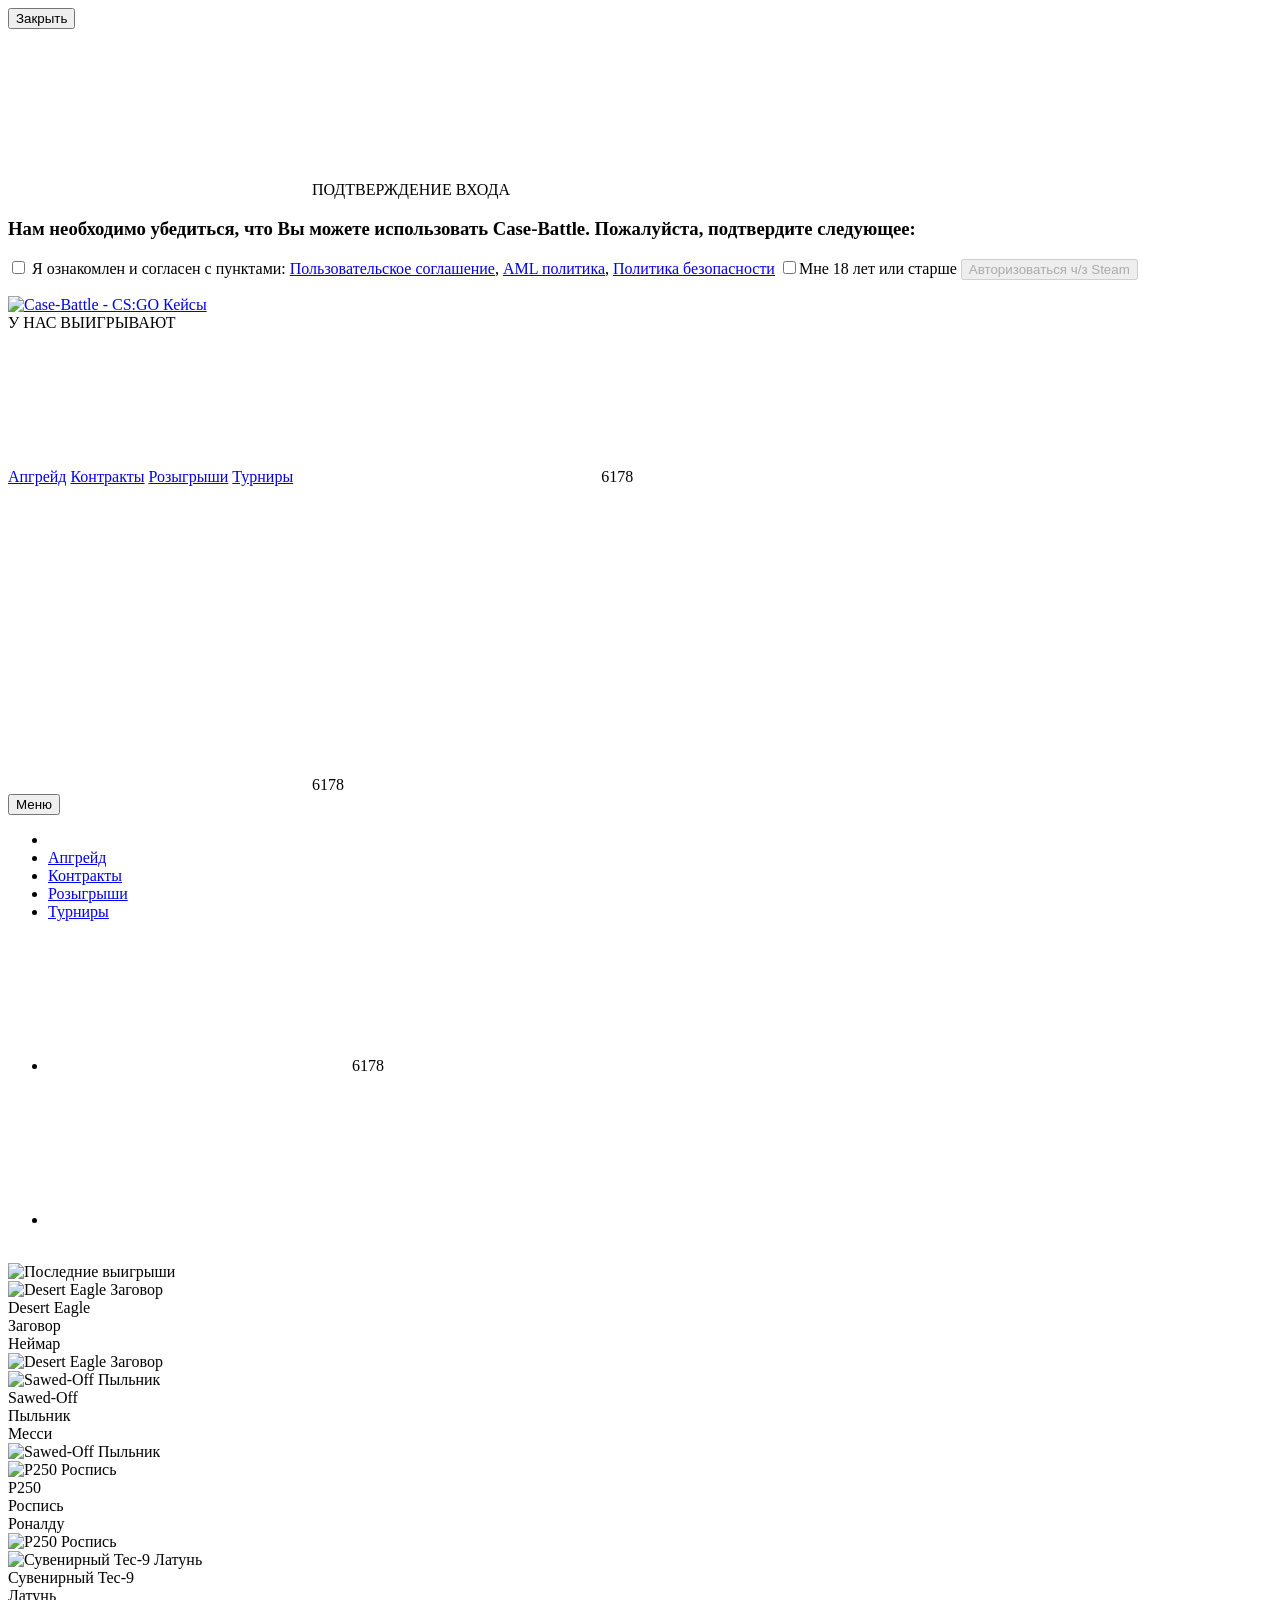
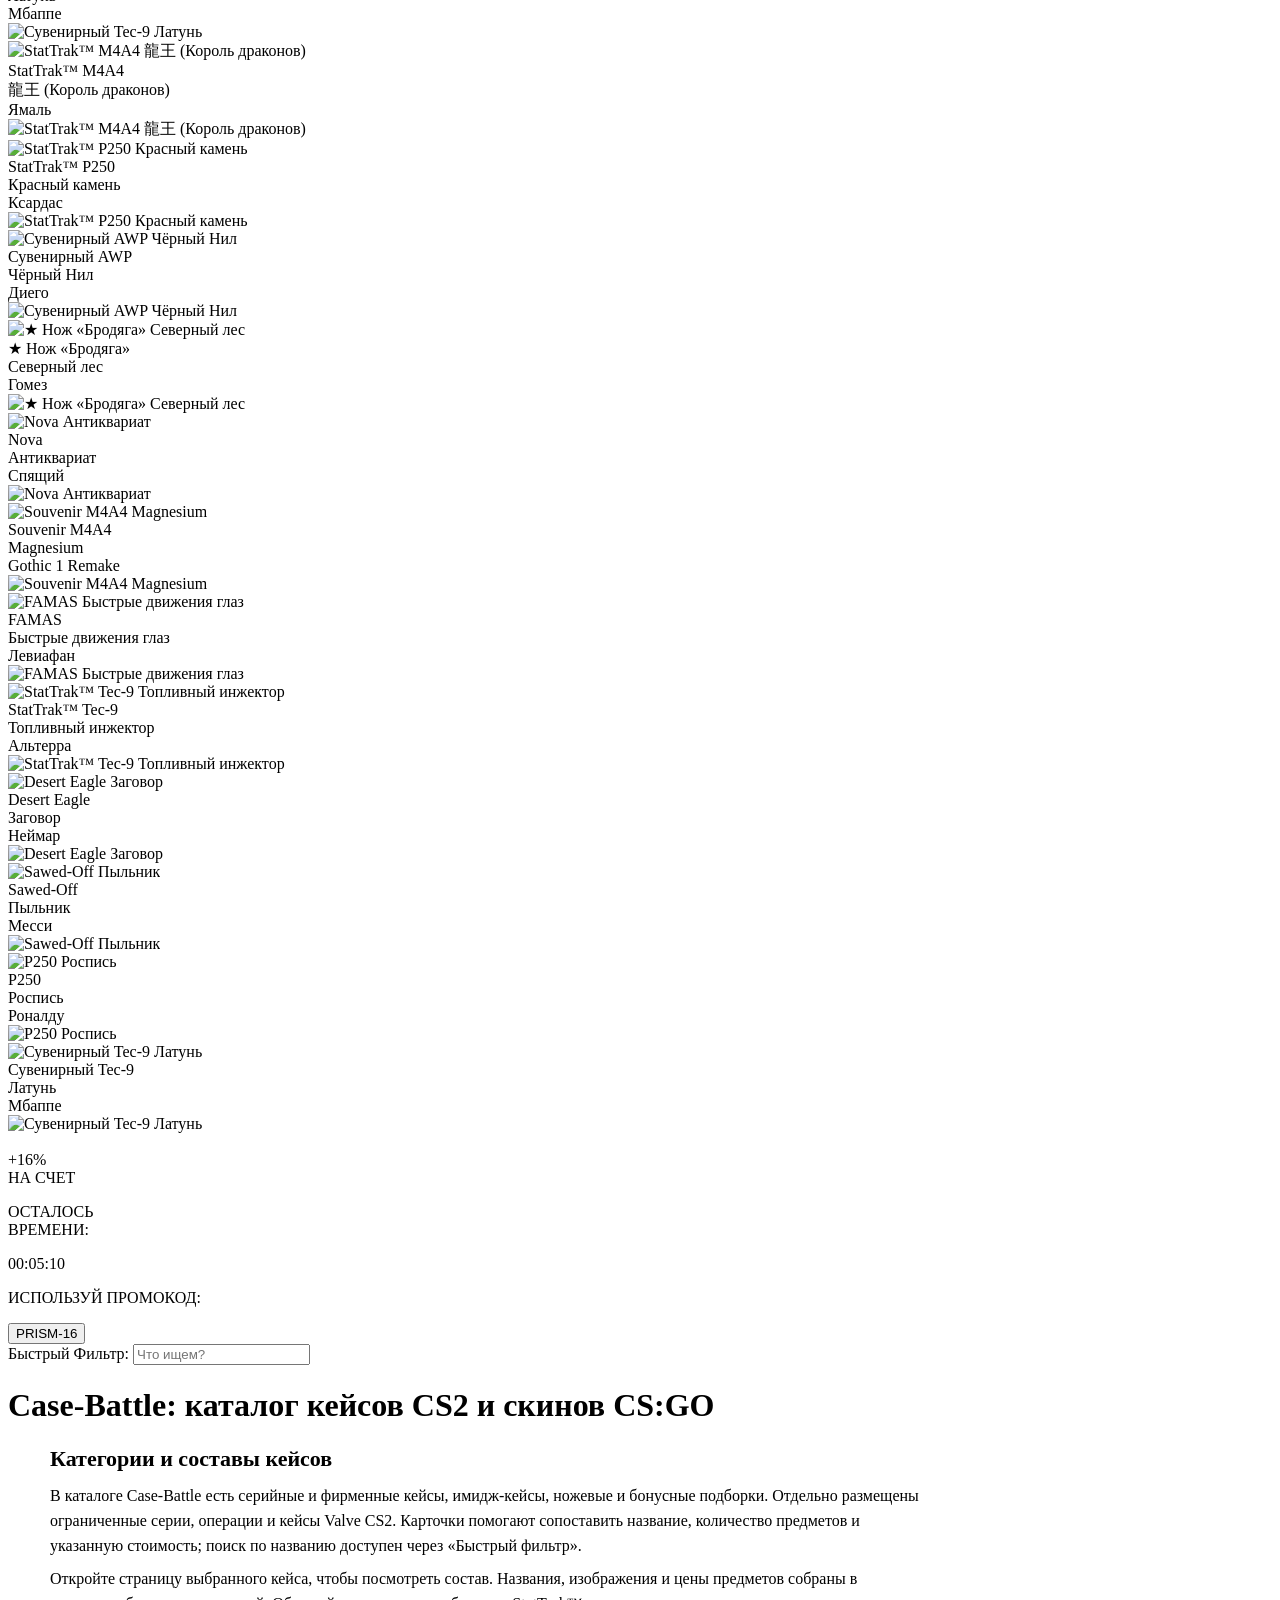
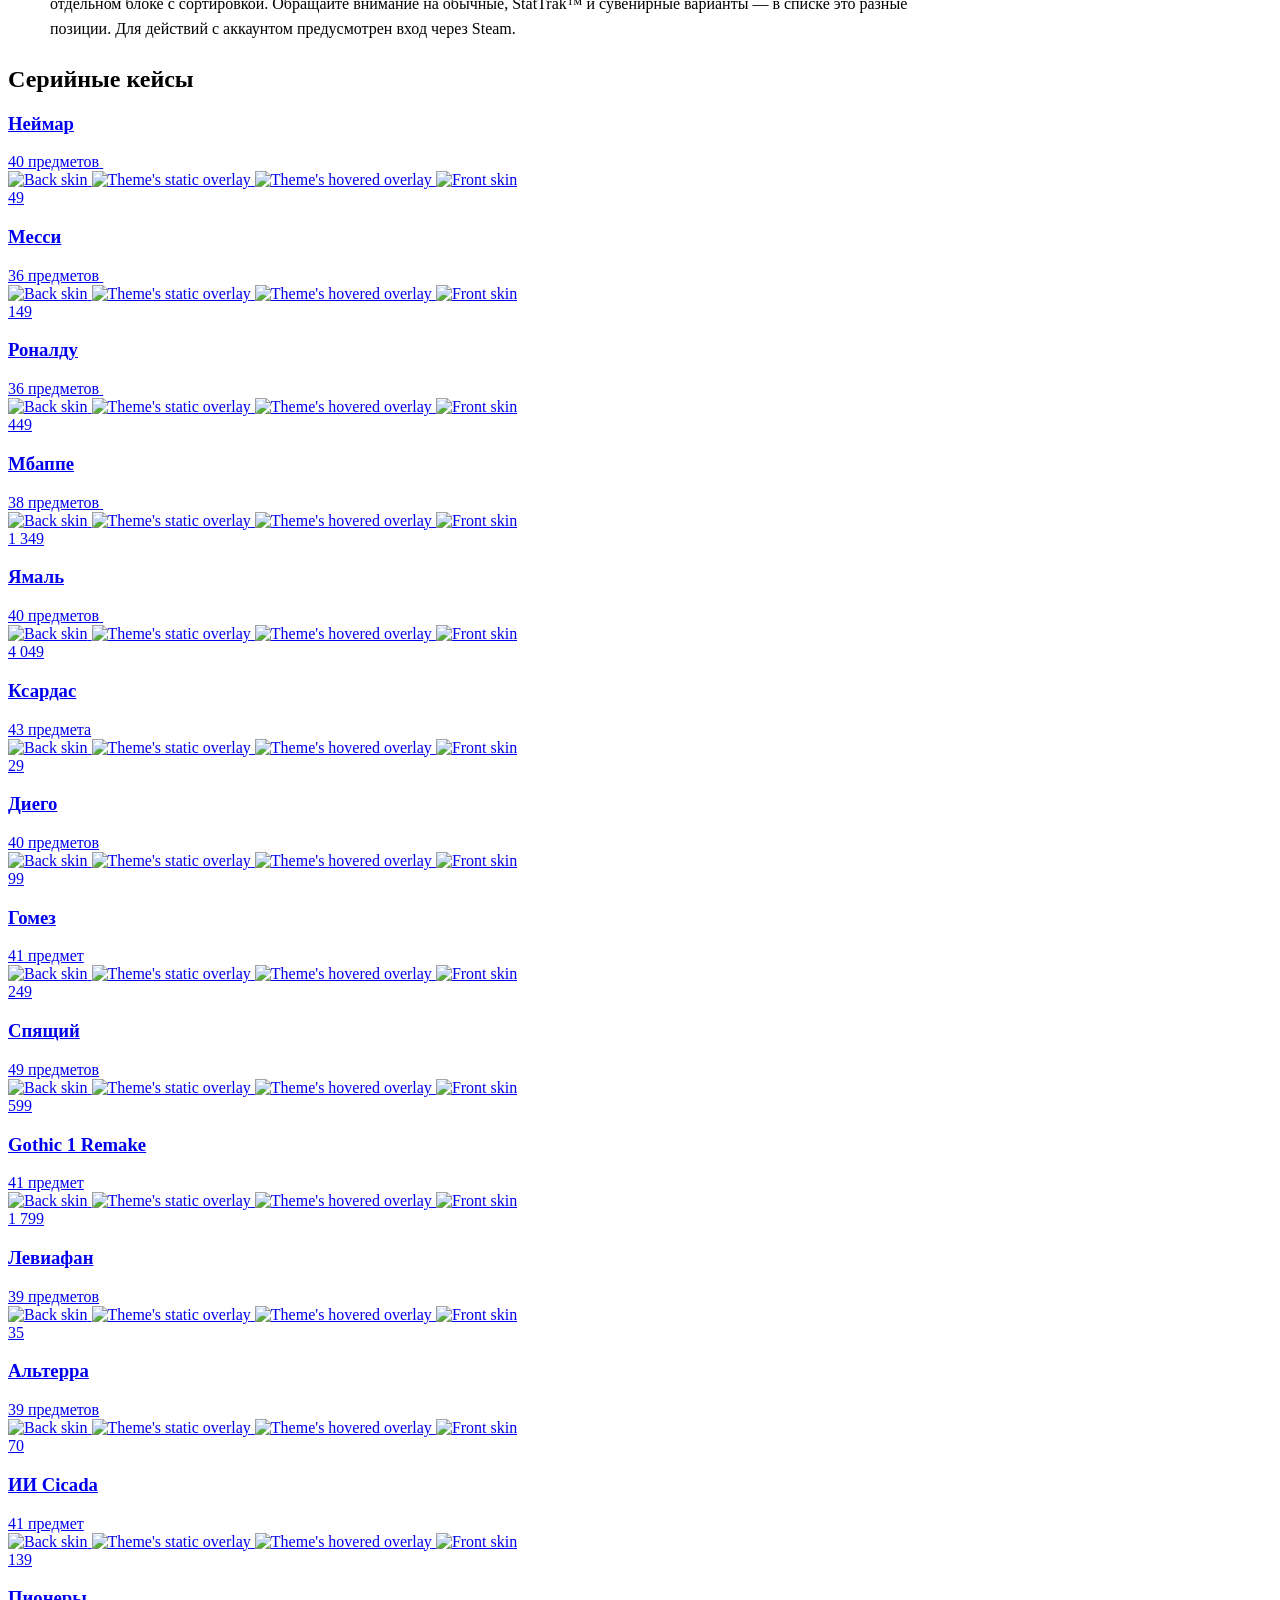
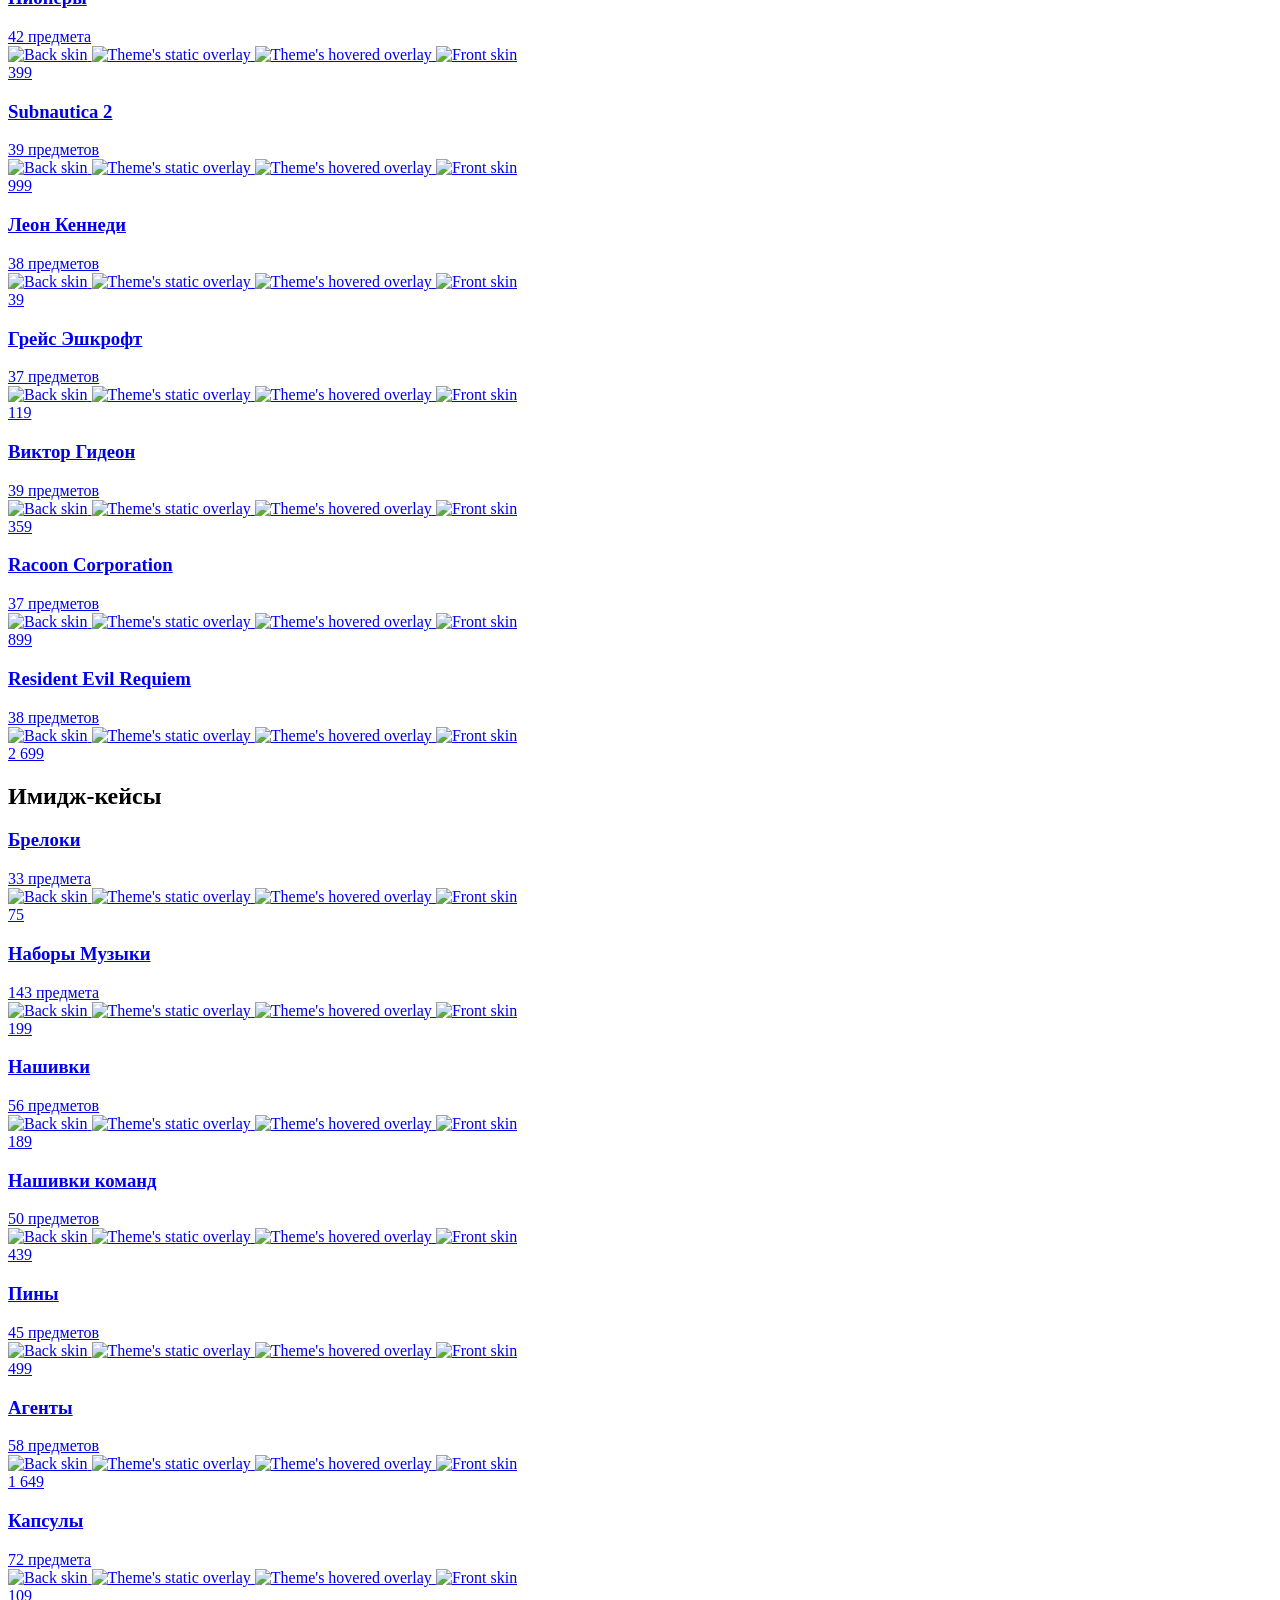
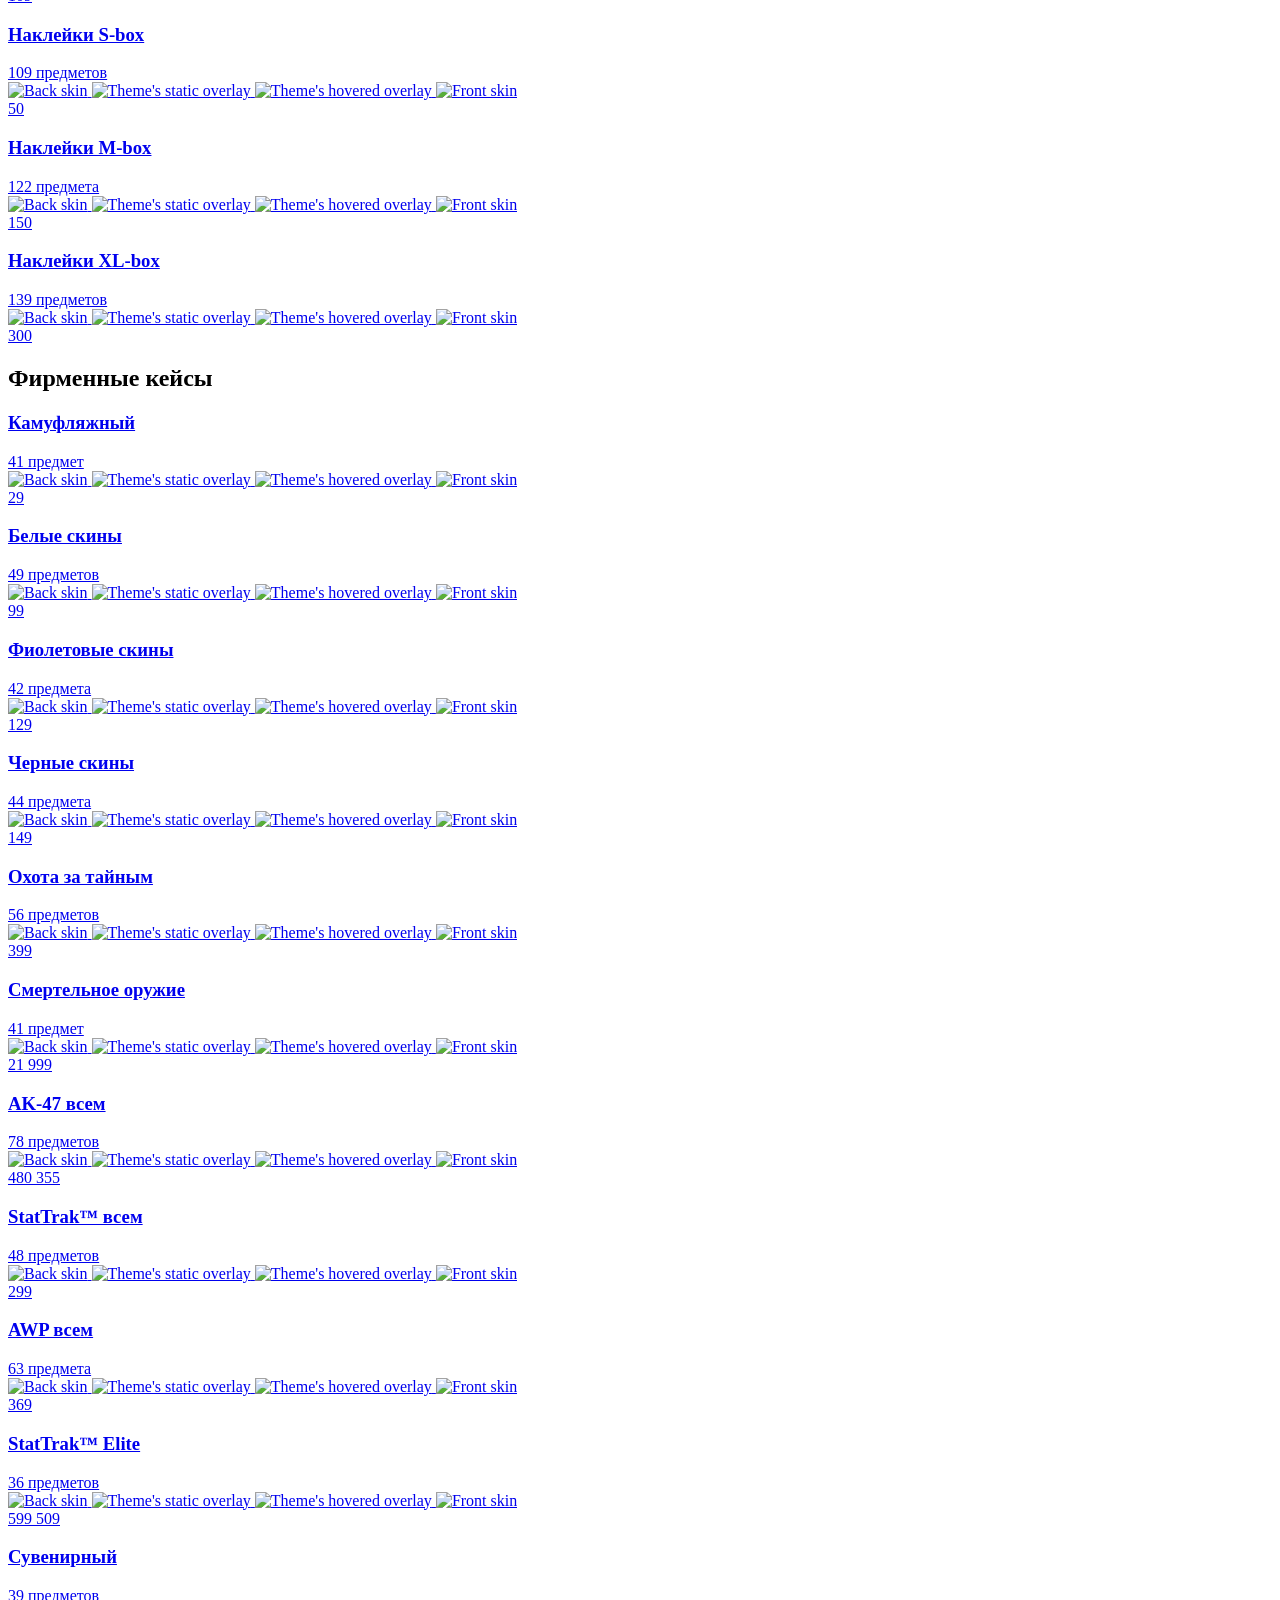
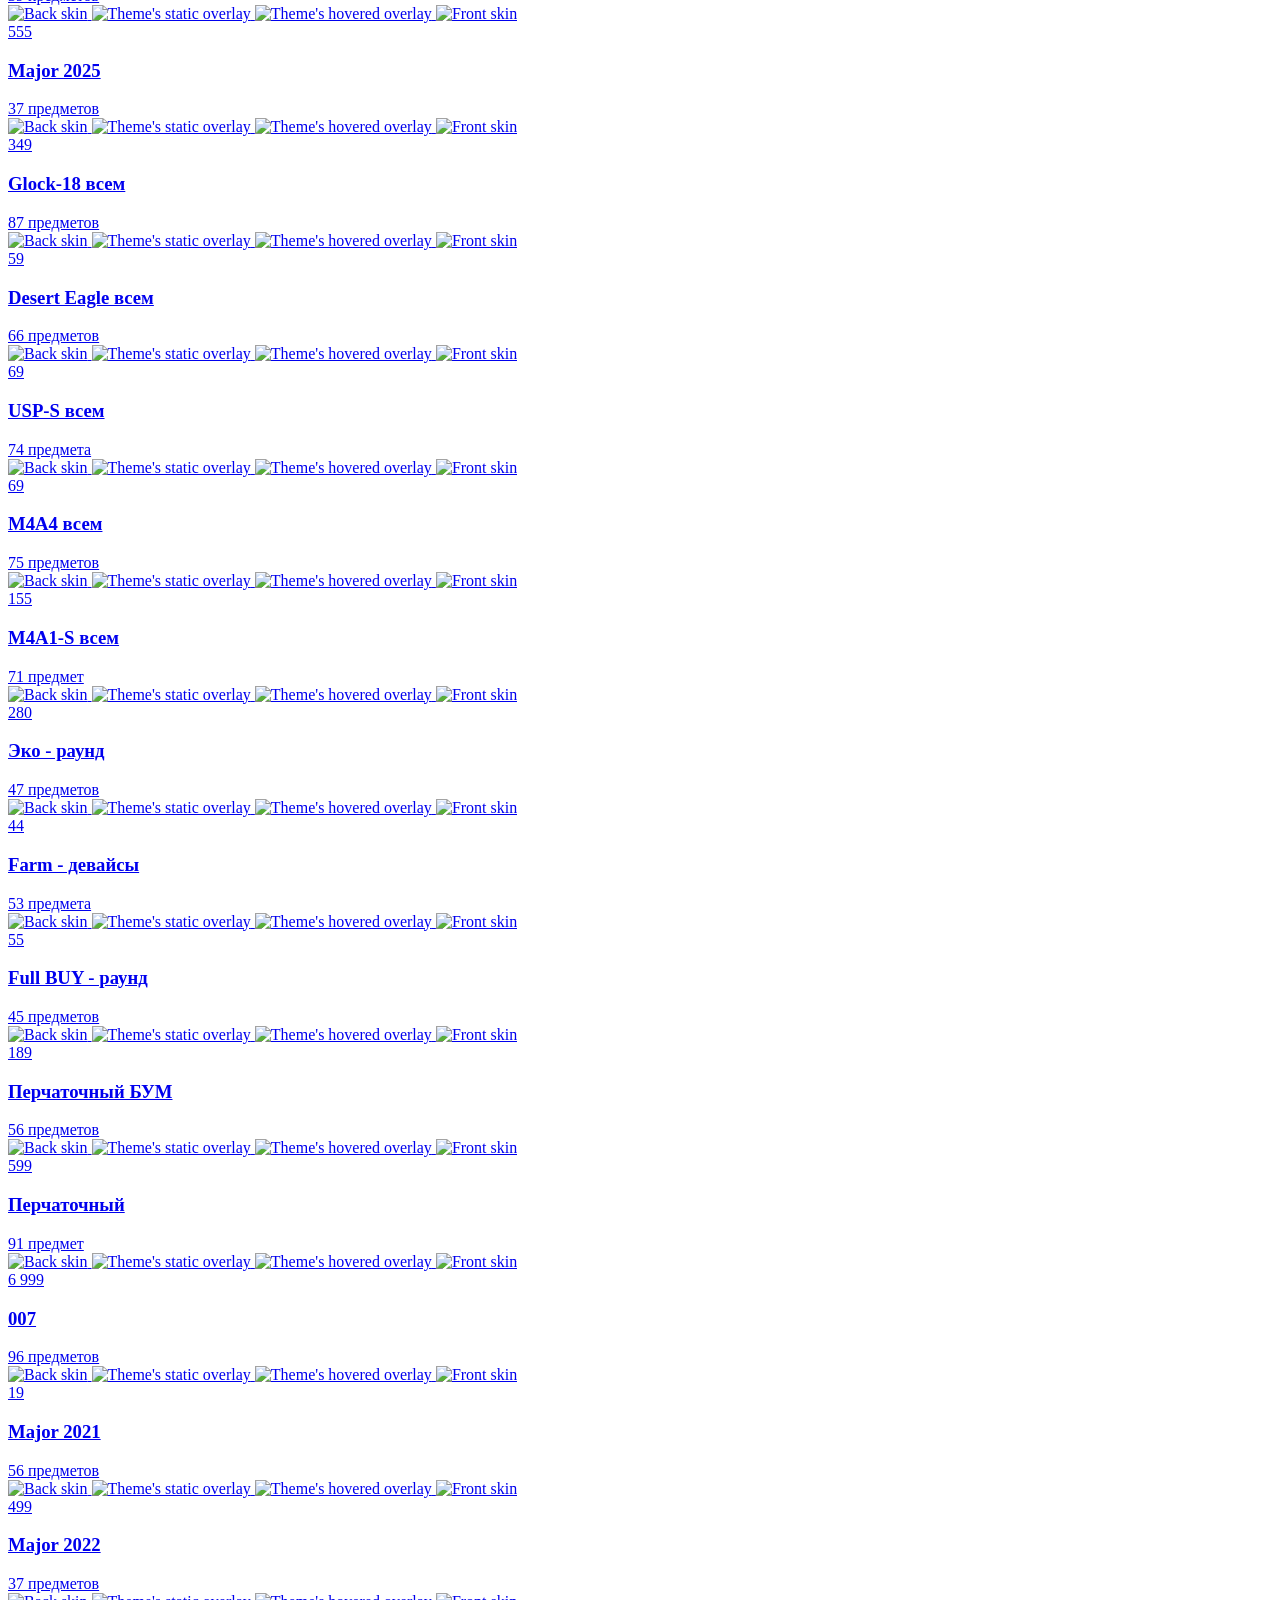
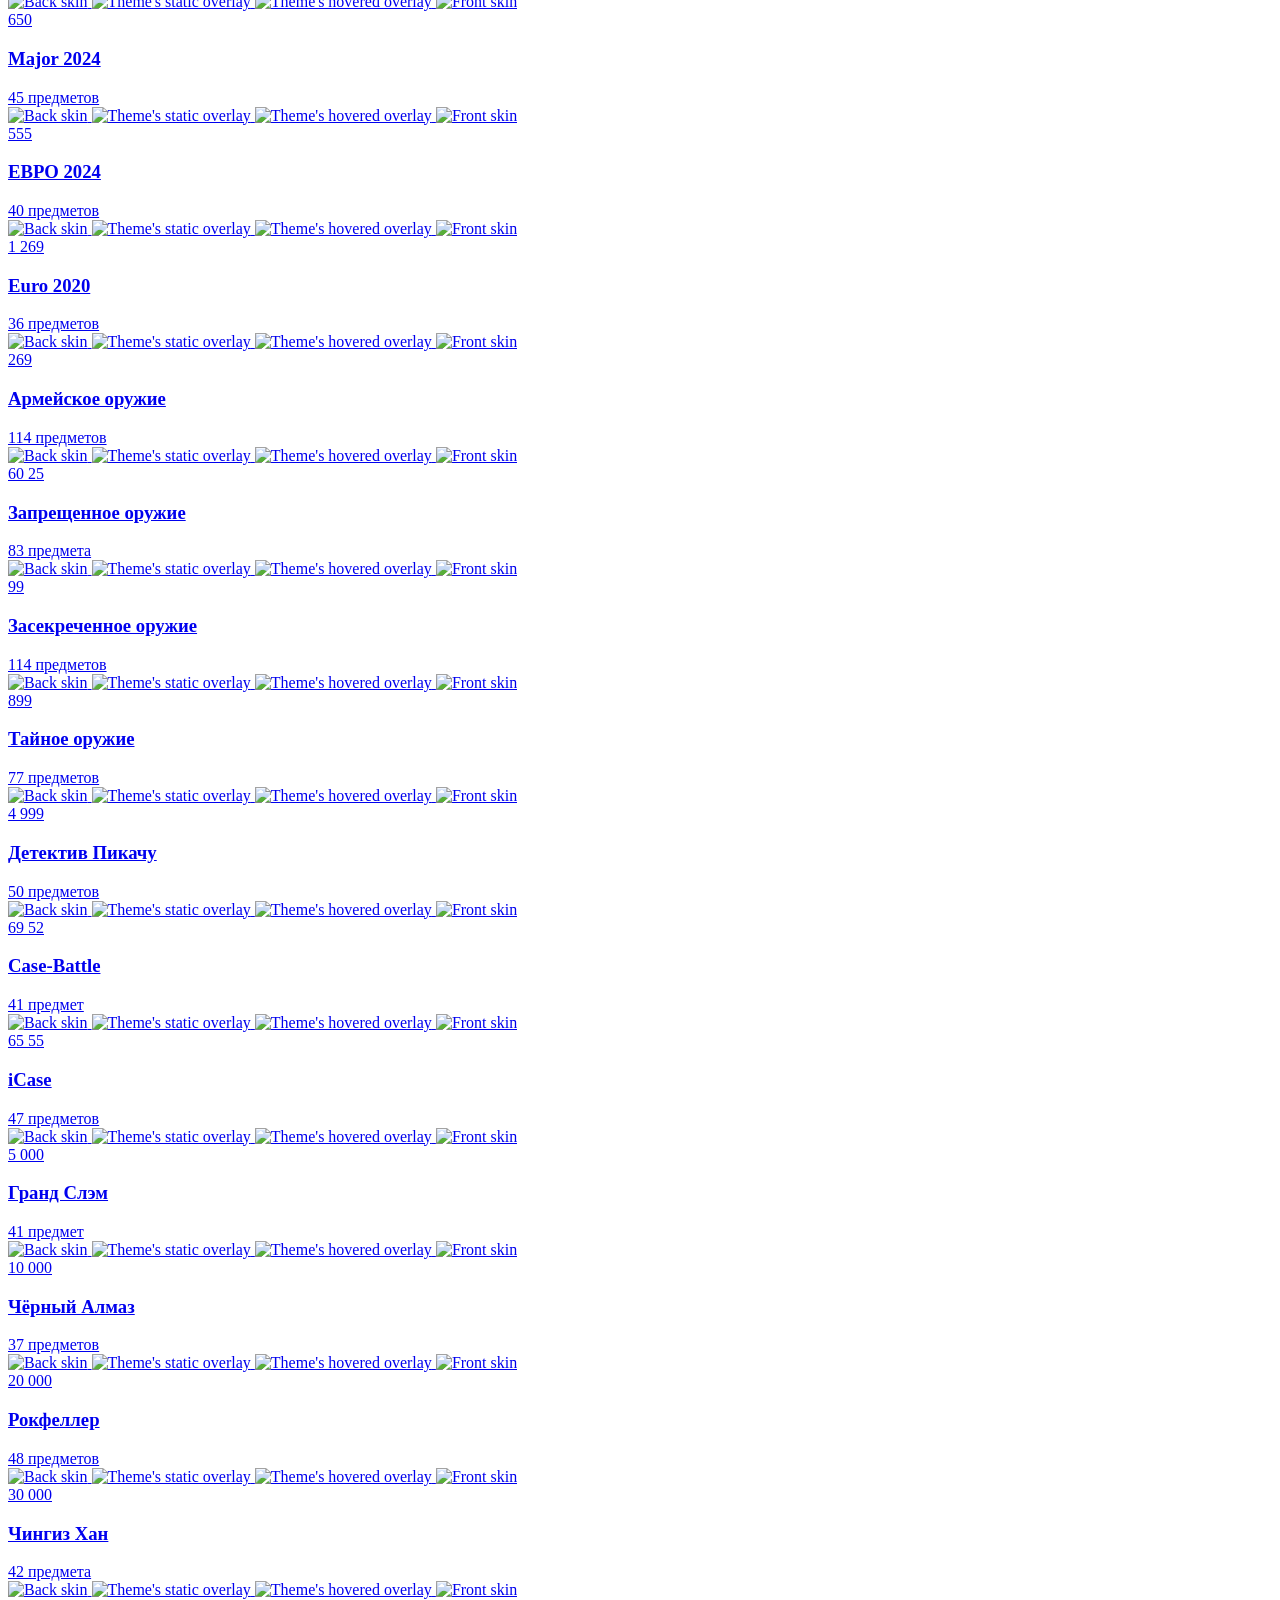
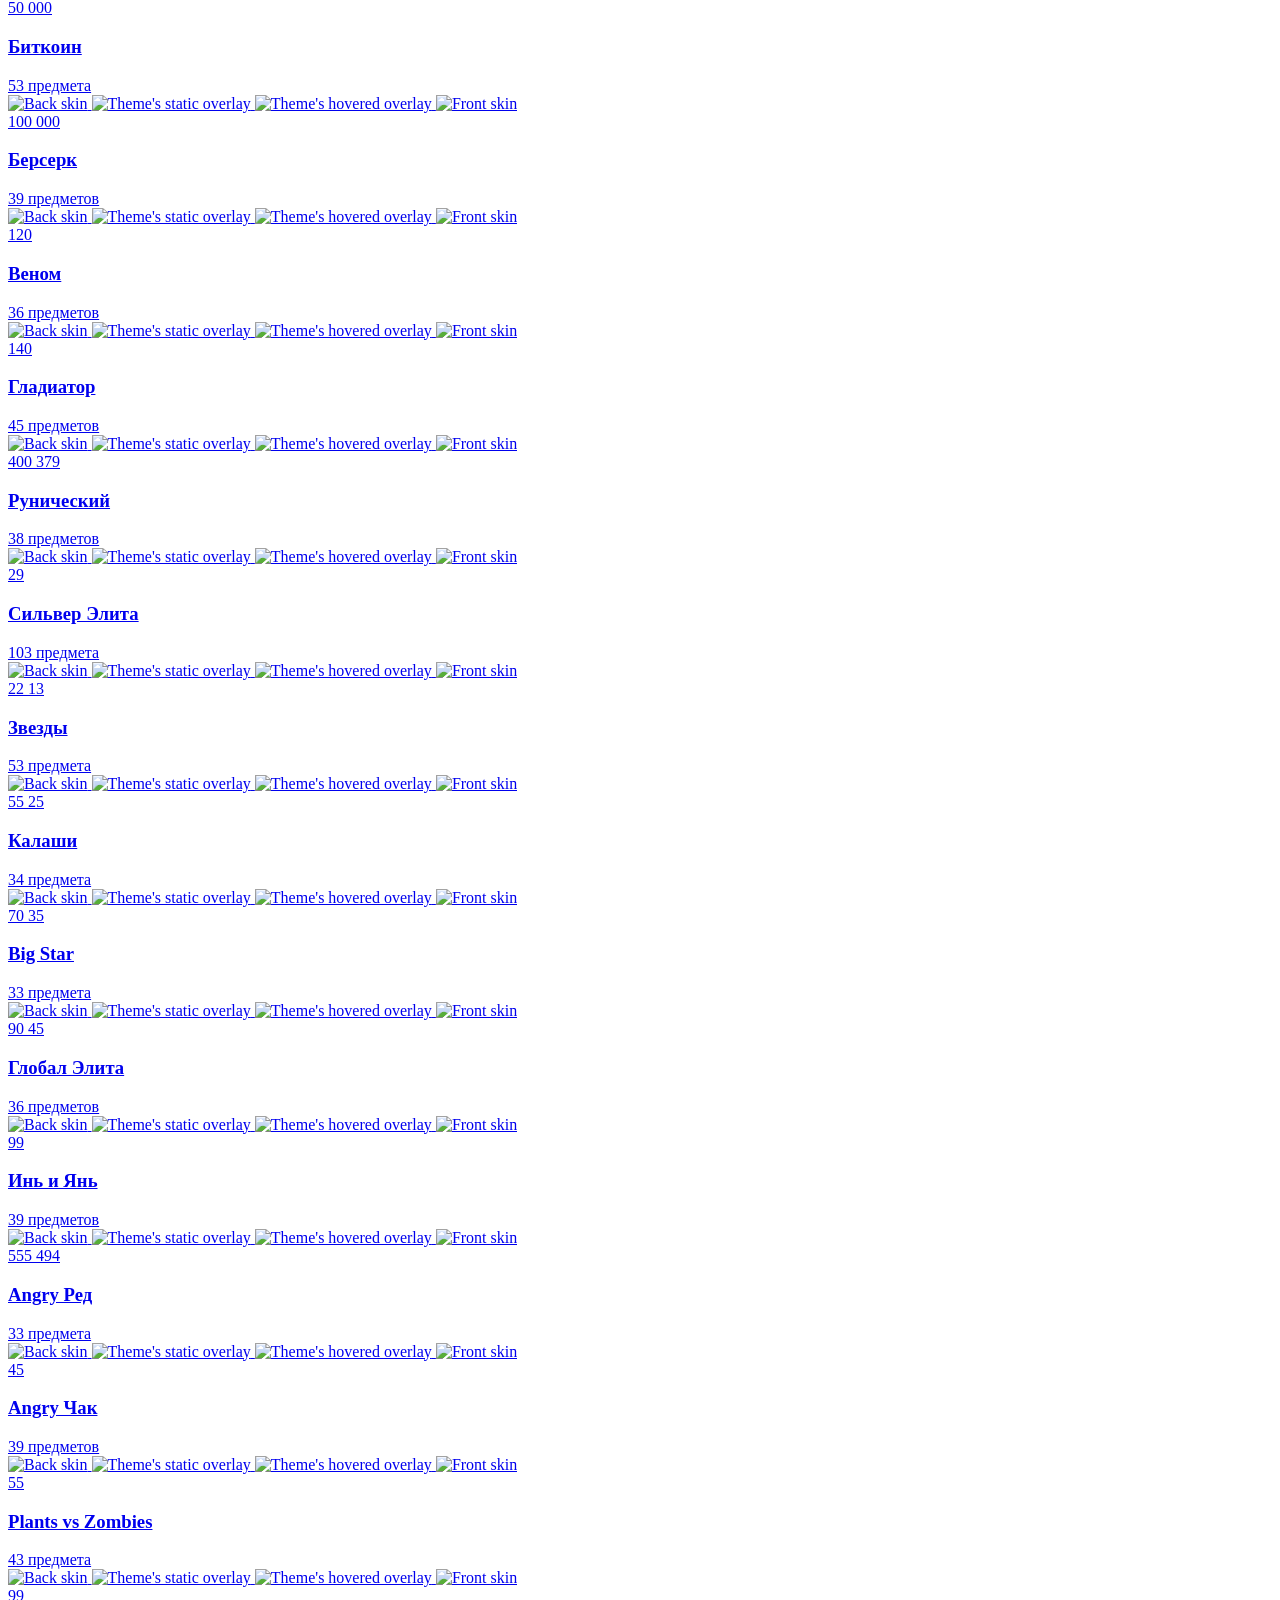
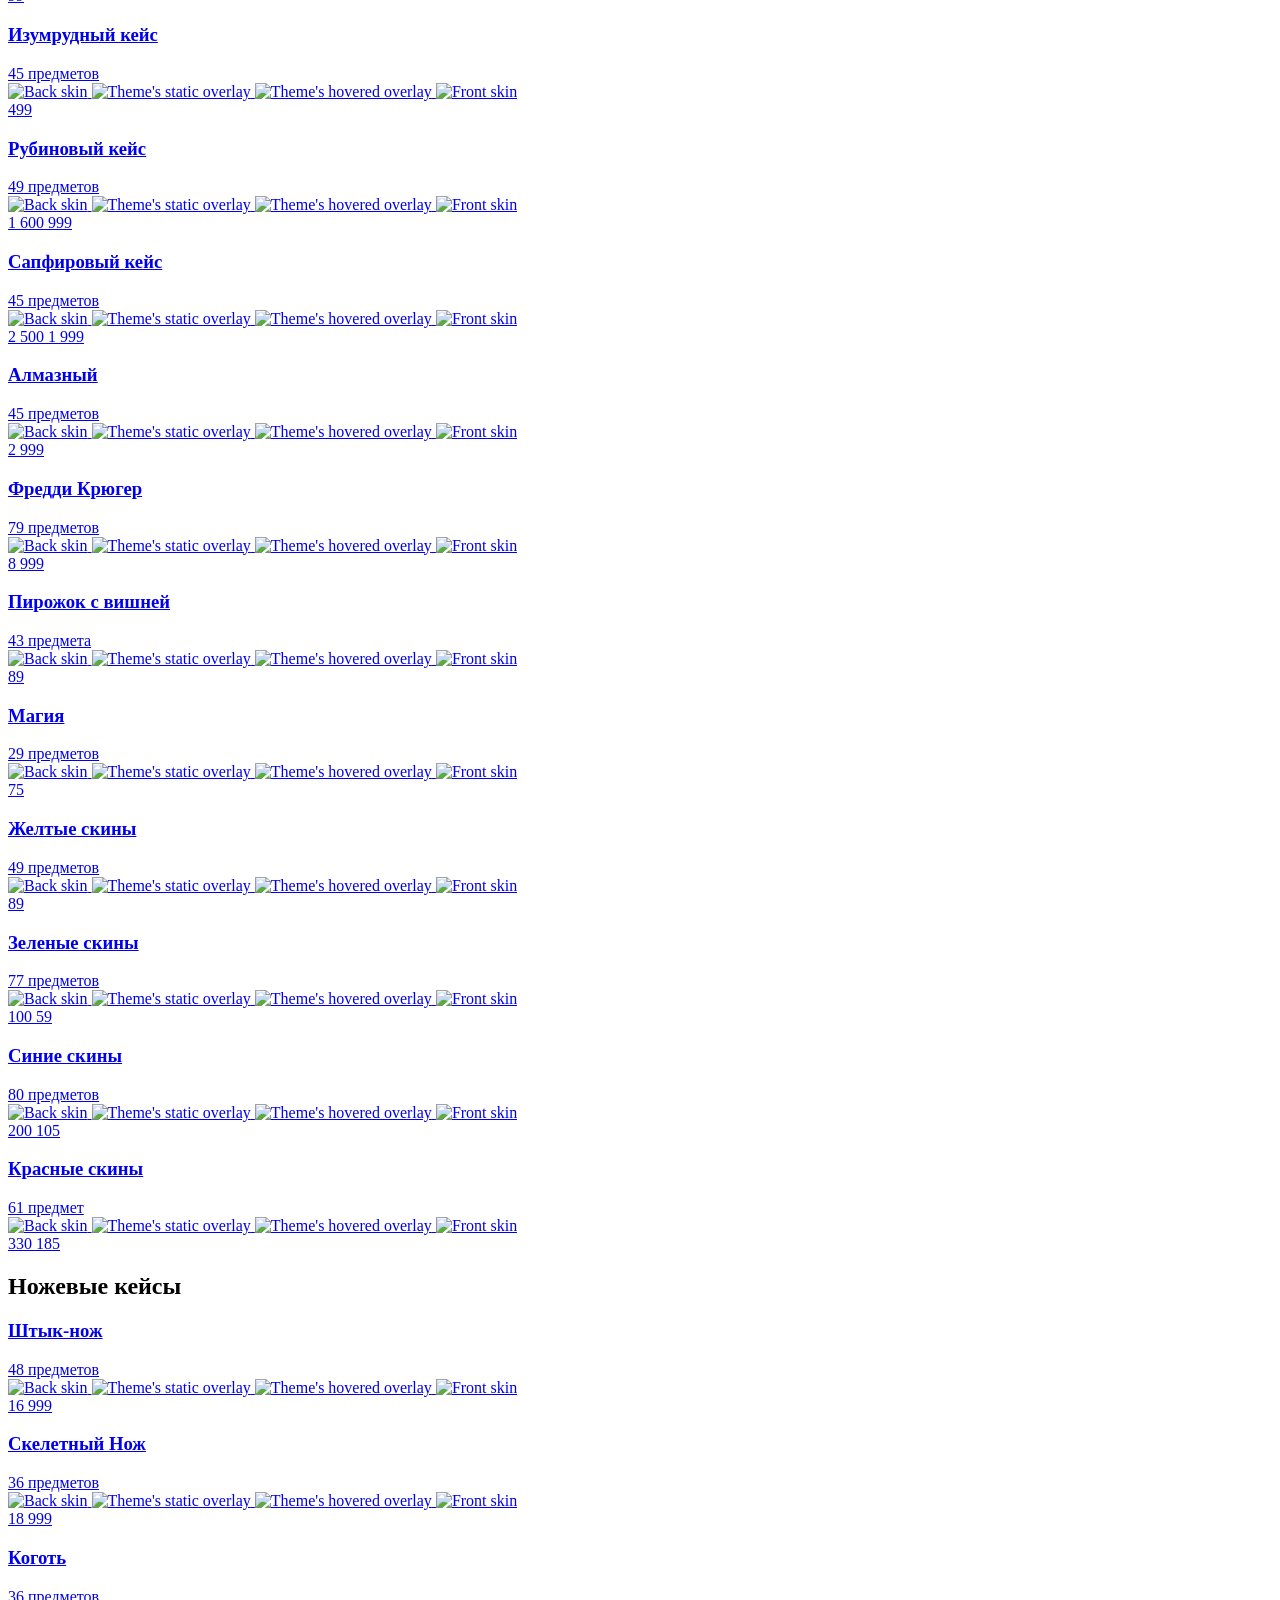
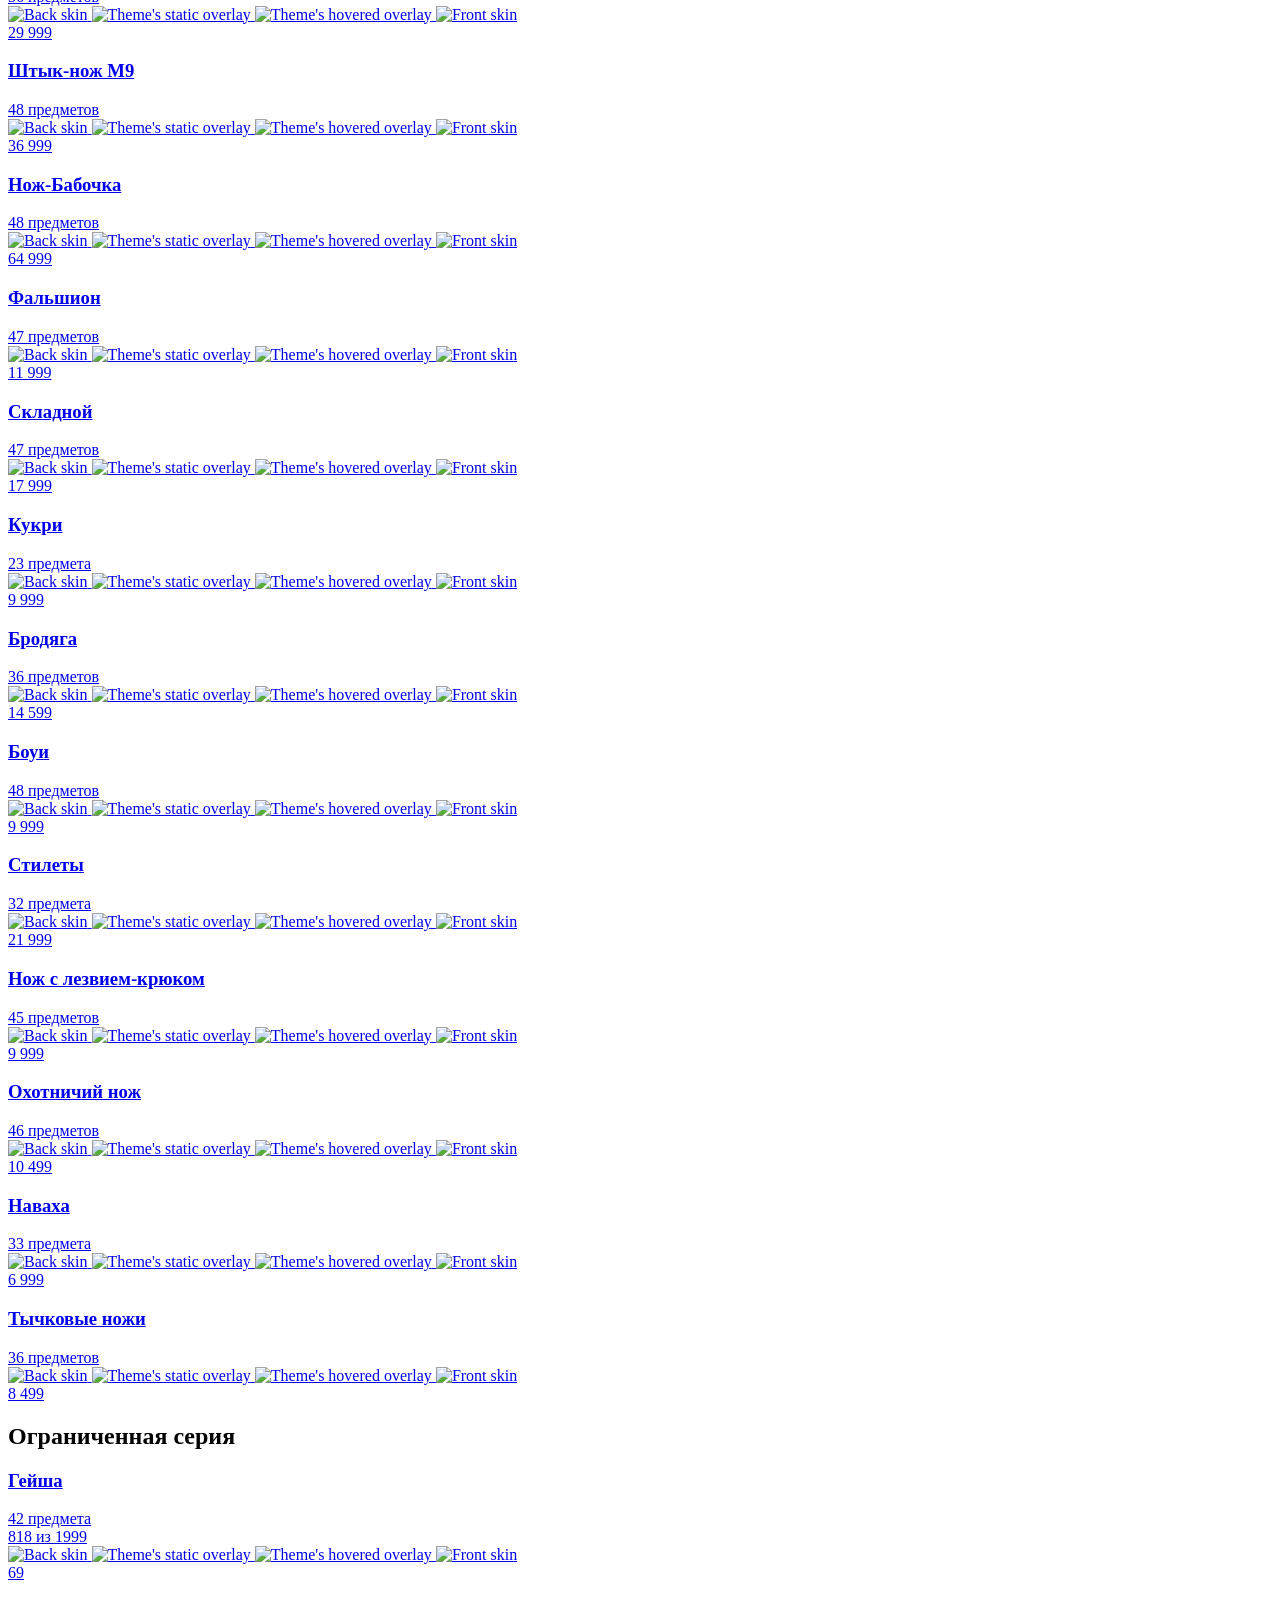
==== commit 8417bb11: "Add files via upload" ====
--- a/index.html
+++ b/index.html
@@ -1,14 +1,12 @@
-<!DOCTYPE html>
-<!-- saved from url=(0023)https://casebattle.vip/ -->
-<html lang="ru-RU"><head><meta http-equiv="Content-Type" content="text/html; charset=UTF-8"><script crossorigin="anonymous" src="./index_files/tag_phono.js" type="text/javascript" charset="utf-8" async=""></script>
-  
+<!DOCTYPE html><html lang="ru-RU"><head>
+  <meta charset="utf-8">
   <meta name="viewport" content="width=device-width, initial-scale=1, viewport-fit=cover">
   <meta http-equiv="X-UA-Compatible" content="IE=edge">
 
 
 <title>Case-Battle — каталог кейсов CS2 и скинов CS:GO</title>
-  <link href="./index_files/style.css" rel="stylesheet">
-<link href="./index_files/theme.css" rel="stylesheet">
+  <link href="css/style.css" rel="stylesheet">
+<link href="css/theme.css" rel="stylesheet">
 
 
 
@@ -24,21 +22,21 @@
   <meta property="og:title" content="Case-Battle — каталог кейсов CS2 и скинов CS:GO">
   <meta property="og:description" content="Кейсы CS2 в Case-Battle: категории, составы и карточки скинов CS:GO. Находите кейсы по названию и сравнивайте предметы на их страницах.">
   <meta property="og:url" content="https://casebattle.vip/">
-  <meta property="og:image" content="https://casebattle.vip/img/promo-bg.webp">
+  <meta property="og:image" content="images/promo-bg.webp">
   <meta property="og:image:alt" content="Case-Battle">
   <meta name="twitter:card" content="summary_large_image">
   <meta name="twitter:title" content="Case-Battle — каталог кейсов CS2 и скинов CS:GO">
   <meta name="twitter:description" content="Кейсы CS2 в Case-Battle: категории, составы и карточки скинов CS:GO. Находите кейсы по названию и сравнивайте предметы на их страницах.">
-  <meta name="twitter:image" content="https://casebattle.vip/img/promo-bg.webp">
-  <script async="" src="./index_files/tag.js"></script><script type="application/ld+json">{"@context":"https://schema.org","@type":"WebSite","name":"Case-Battle — каталог кейсов CS2 и скинов CS:GO","description":"Кейсы CS2 в Case-Battle: категории, составы и карточки скинов CS:GO. Находите кейсы по названию и сравнивайте предметы на их страницах.","url":"https://casebattle.vip/","inLanguage":"ru-RU"}</script>
-  <link rel="icon" href="https://casebattle.vip/img/favicon.ico" sizes="any">
-  <link rel="icon" type="image/png" href="https://casebattle.vip/img/favicon-32x32.png" sizes="32x32">
-  <link rel="icon" type="image/png" href="https://casebattle.vip/img/favicon-16x16.png" sizes="16x16">
-  <link rel="apple-touch-icon" href="https://casebattle.vip/img/apple-touch-icon.png" sizes="180x180">
-  <link rel="stylesheet" href="./index_files/site.css">
+  <meta name="twitter:image" content="images/promo-bg.webp">
+  <script async="" src="js/tag.js"></script><script type="application/ld+json">{"@context":"https://schema.org","@type":"WebSite","name":"Case-Battle — каталог кейсов CS2 и скинов CS:GO","description":"Кейсы CS2 в Case-Battle: категории, составы и карточки скинов CS:GO. Находите кейсы по названию и сравнивайте предметы на их страницах.","url":"https://casebattle.vip/","inLanguage":"ru-RU"}</script>
+  <link rel="icon" href="images/favicon.ico" sizes="any">
+  <link rel="icon" type="image/png" href="images/favicon-32x32.png" sizes="32x32">
+  <link rel="icon" type="image/png" href="images/favicon-16x16.png" sizes="16x16">
+  <link rel="apple-touch-icon" href="images/apple-touch-icon.png" sizes="180x180">
+  <link rel="stylesheet" href="css/site.css">
 <!-- mirror-analytics:head:start -->
 <!-- Google tag (gtag.js) -->
-<script async="" src="./index_files/js"></script>
+<script async="" src="https://www.googletagmanager.com/gtag/js?id=G-7HVD3K9ZQ1"></script>
 <script>
   window.dataLayer = window.dataLayer || [];
   function gtag(){dataLayer.push(arguments);}
@@ -69,7 +67,7 @@
       <button type="button" data-auth-close="" class="hystmodal__close" aria-label="Закрыть">Закрыть</button>
 
       <div class="modal-head">
-        <p id="login-modal-title"><svg class="icon icon-info-circle" aria-hidden="true"><use xmlns:xlink="http://www.w3.org/1999/xlink" xlink:href="/img/svg/icons.svg#icon-info-circle"></use></svg>
+        <p id="login-modal-title"><svg class="icon icon-info-circle" aria-hidden="true"><use xmlns:xlink="http://www.w3.org/1999/xlink" xlink:href="images/icons_1.svg#icon-info-circle"></use></svg>
           ПОДТВЕРЖДЕНИЕ ВХОДА</p>
       </div>
 
@@ -79,8 +77,8 @@
         <p class="inputs">
           <label class="left">
             <input type="checkbox" id="login-modal-check-1" value="1">
-            <span>Я ознакомлен и согласен с пунктами: <a href="https://casebattle.vip/terms">Пользовательское соглашение</a>, <a href="https://casebattle.vip/aml-policy">AML политика</a>,
-            <a href="https://casebattle.vip/security-policy">Политика безопасности</a></span>
+            <span>Я ознакомлен и согласен с пунктами: <a href="/terms">Пользовательское соглашение</a>, <a href="/aml-policy">AML политика</a>,
+            <a href="/security-policy">Политика безопасности</a></span>
           </label>
 
           <label class="left">
@@ -99,8 +97,8 @@
 <header>
   <div class="wrapper">
     <div class="logo">
-      <a href="https://casebattle.vip/" class="logo-img">
-                  <img src="./index_files/logo.svg" alt="Case-Battle - CS:GO Кейсы" title="Case-Battle - CS:GO Кейсы">
+      <a href="/" class="logo-img">
+                  <img src="images/logo.svg" alt="Case-Battle - CS:GO Кейсы" title="Case-Battle - CS:GO Кейсы">
 
       </a>
       <div class="title">
@@ -108,194 +106,185 @@
       </div>
     </div>
     <div class="bg-wrap">
-      <nav id="w0"><a href="https://casebattle.vip/upgrade"><img class="upgrade-icon.svg" src="./index_files/upgrade-icon.svg" alt=""><span>Апгрейд</span></a>
-<a href="https://casebattle.vip/contract"><img class="contract-icon.svg" src="./index_files/contract-icon.svg" alt=""><span>Контракты</span></a>
-<a href="https://casebattle.vip/giveaway"><img class="giveaway-icon.svg" src="./index_files/giveaway-icon.svg" alt=""><span>Розыгрыши</span></a>
-<a class="live" href="https://casebattle.vip/game-event/tournament/193"><img class="medal.svg" src="./index_files/medal.svg" alt=""><span>Турниры</span></a>
-<a class="visitors-online" data-tooltip-content="Пользователей онлайн"><span><svg class="icon icon-user-group"><use xmlns:xlink="http://www.w3.org/1999/xlink" xlink:href="/img/svg/coinflip.svg#icon-user-group"></use></svg> <span>6178</span></span></a>
-<div class="social-icons"><div><a class="tg" href="https://t.me/casebattle_official" target="_blank" rel="noopener noreferrer"><span><svg class="icon icon-tg"><use xmlns:xlink="http://www.w3.org/1999/xlink" xlink:href="/img/svg/icons.svg?2#icon-tg"></use></svg></span></a><a class="yt" href="https://www.youtube.com/c/CaseBattle" target="_blank" rel="noopener noreferrer"><span><svg class="icon icon-yt"><use xmlns:xlink="http://www.w3.org/1999/xlink" xlink:href="/img/svg/icons.svg?#icon-yt"></use></svg></span></a><a class="vk" href="https://vk.com/casebattle_main" target="_blank" rel="noopener noreferrer"><span><svg class="icon icon-vk"><use xmlns:xlink="http://www.w3.org/1999/xlink" xlink:href="/img/svg/icons.svg#icon-vk"></use></svg></span></a><a class="tw" href="https://www.twitch.tv/casebattle_official" target="_blank" rel="noopener noreferrer"><span><svg class="icon icon-tw"><use xmlns:xlink="http://www.w3.org/1999/xlink" xlink:href="/img/svg/icons.svg?1#icon-tw"></use></svg></span></a></div></div></nav><div class="visitors-online-holder"><a class="visitors-online" data-tooltip-content="Пользователей онлайн"><span><svg class="icon icon-user-group"><use xmlns:xlink="http://www.w3.org/1999/xlink" xlink:href="/img/svg/coinflip.svg#icon-user-group"></use></svg> <span>6178</span></span></a></div>
-<a href="https://casebattle.vip/#" class="button-menu"><button class="menu-toggle" aria-controls="mobile-menu" aria-expanded="false">Меню</button></a><div id="mobile-menu" class="mobile-menu"><div class="mobile-content"><ul id="mobile-nav"><li><a class="steam-auth-btn" href="https://casebattle.vip/openId.php?action=login" data-auth-modal="#login-modal" aria-haspopup="dialog" aria-controls="login-modal"><img src="./index_files/steam-login.png" alt=""></a></li>
-<li><a href="https://casebattle.vip/upgrade"><img class="upgrade-icon.svg" src="./index_files/upgrade-icon.svg" alt=""><span>Апгрейд</span></a></li>
-<li><a href="https://casebattle.vip/contract"><img class="contract-icon.svg" src="./index_files/contract-icon.svg" alt=""><span>Контракты</span></a></li>
-<li><a href="https://casebattle.vip/giveaway"><img class="giveaway-icon.svg" src="./index_files/giveaway-icon.svg" alt=""><span>Розыгрыши</span></a></li>
-<li><a class="live" href="https://casebattle.vip/game-event/tournament/193"><img class="medal.svg" src="./index_files/medal.svg" alt=""><span>Турниры</span></a></li>
-<li><a class="visitors-online" data-tooltip-content="Пользователей онлайн"><span><svg class="icon icon-user-group"><use xmlns:xlink="http://www.w3.org/1999/xlink" xlink:href="/img/svg/coinflip.svg#icon-user-group"></use></svg> <span>6178</span></span></a></li>
-<li class="social-icons"><a class="tg" href="https://t.me/casebattle_official" target="_blank" rel="noopener noreferrer"><span><svg class="icon icon-tg"><use xmlns:xlink="http://www.w3.org/1999/xlink" xlink:href="/img/svg/icons.svg?2#icon-tg"></use></svg></span></a><a class="yt" href="https://www.youtube.com/c/CaseBattle" target="_blank" rel="noopener noreferrer"><span><svg class="icon icon-yt"><use xmlns:xlink="http://www.w3.org/1999/xlink" xlink:href="/img/svg/icons.svg?#icon-yt"></use></svg></span></a><a class="vk" href="https://vk.com/casebattle_main" target="_blank" rel="noopener noreferrer"><span><svg class="icon icon-vk"><use xmlns:xlink="http://www.w3.org/1999/xlink" xlink:href="/img/svg/icons.svg#icon-vk"></use></svg></span></a><a class="tw" href="https://www.twitch.tv/casebattle_official" target="_blank" rel="noopener noreferrer"><span><svg class="icon icon-tw"><use xmlns:xlink="http://www.w3.org/1999/xlink" xlink:href="/img/svg/icons.svg?1#icon-tw"></use></svg></span></a></li></ul></div><a href="https://casebattle.vip/#" class="close-menu"></a></div><div id="auth-block"><a class="steam-login-btn steam-auth-btn" href="https://casebattle.vip/openId.php?action=login" data-auth-modal="#login-modal" aria-haspopup="dialog" aria-controls="login-modal"><img src="./index_files/steam-login.png" alt=""></a></div>    </div>
+      <nav id="w0"><a href="/upgrade"><img class="upgrade-icon.svg" src="images/upgrade-icon.svg" alt=""><span>Апгрейд</span></a>
+<a href="/contract"><img class="contract-icon.svg" src="images/contract-icon.svg" alt=""><span>Контракты</span></a>
+<a href="/giveaway"><img class="giveaway-icon.svg" src="images/giveaway-icon.svg" alt=""><span>Розыгрыши</span></a>
+<a class="live" href="/game-event/tournament/193"><img class="medal.svg" src="images/medal.svg" alt=""><span>Турниры</span></a>
+<a class="visitors-online" data-tooltip-content="Пользователей онлайн"><span><svg class="icon icon-user-group"><use xmlns:xlink="http://www.w3.org/1999/xlink" xlink:href="images/coinflip.svg#icon-user-group"></use></svg> <span>6178</span></span></a>
+<div class="social-icons"><div><a class="tg" href="https://t.me/casebattle_official" target="_blank" rel="noopener noreferrer"><span><svg class="icon icon-tg"><use xmlns:xlink="http://www.w3.org/1999/xlink" xlink:href="images/icons.svg#icon-tg"></use></svg></span></a><a class="yt" href="https://www.youtube.com/c/CaseBattle" target="_blank" rel="noopener noreferrer"><span><svg class="icon icon-yt"><use xmlns:xlink="http://www.w3.org/1999/xlink" xlink:href="images/icons_1.svg#icon-yt"></use></svg></span></a><a class="vk" href="https://vk.com/casebattle_main" target="_blank" rel="noopener noreferrer"><span><svg class="icon icon-vk"><use xmlns:xlink="http://www.w3.org/1999/xlink" xlink:href="images/icons_1.svg#icon-vk"></use></svg></span></a><a class="tw" href="https://www.twitch.tv/casebattle_official" target="_blank" rel="noopener noreferrer"><span><svg class="icon icon-tw"><use xmlns:xlink="http://www.w3.org/1999/xlink" xlink:href="images/icons_2.svg#icon-tw"></use></svg></span></a></div></div></nav><div class="visitors-online-holder"><a class="visitors-online" data-tooltip-content="Пользователей онлайн"><span><svg class="icon icon-user-group"><use xmlns:xlink="http://www.w3.org/1999/xlink" xlink:href="images/coinflip.svg#icon-user-group"></use></svg> <span>6178</span></span></a></div>
+<a href="#" class="button-menu"><button class="menu-toggle">Меню</button></a><div id="mobile-menu" class="mobile-menu"><div class="mobile-content"><ul id="mobile-nav"><li><a class="steam-auth-btn" href="/openId.php?action=login" data-auth-modal="#login-modal"><img src="images/steam-login.png" alt=""></a></li>
+<li><a href="/upgrade"><img class="upgrade-icon.svg" src="images/upgrade-icon.svg" alt=""><span>Апгрейд</span></a></li>
+<li><a href="/contract"><img class="contract-icon.svg" src="images/contract-icon.svg" alt=""><span>Контракты</span></a></li>
+<li><a href="/giveaway"><img class="giveaway-icon.svg" src="images/giveaway-icon.svg" alt=""><span>Розыгрыши</span></a></li>
+<li><a class="live" href="/game-event/tournament/193"><img class="medal.svg" src="images/medal.svg" alt=""><span>Турниры</span></a></li>
+<li><a class="visitors-online" data-tooltip-content="Пользователей онлайн"><span><svg class="icon icon-user-group"><use xmlns:xlink="http://www.w3.org/1999/xlink" xlink:href="images/coinflip.svg#icon-user-group"></use></svg> <span>6178</span></span></a></li>
+<li class="social-icons"><a class="tg" href="https://t.me/casebattle_official" target="_blank" rel="noopener noreferrer"><span><svg class="icon icon-tg"><use xmlns:xlink="http://www.w3.org/1999/xlink" xlink:href="images/icons.svg#icon-tg"></use></svg></span></a><a class="yt" href="https://www.youtube.com/c/CaseBattle" target="_blank" rel="noopener noreferrer"><span><svg class="icon icon-yt"><use xmlns:xlink="http://www.w3.org/1999/xlink" xlink:href="images/icons_1.svg#icon-yt"></use></svg></span></a><a class="vk" href="https://vk.com/casebattle_main" target="_blank" rel="noopener noreferrer"><span><svg class="icon icon-vk"><use xmlns:xlink="http://www.w3.org/1999/xlink" xlink:href="images/icons_1.svg#icon-vk"></use></svg></span></a><a class="tw" href="https://www.twitch.tv/casebattle_official" target="_blank" rel="noopener noreferrer"><span><svg class="icon icon-tw"><use xmlns:xlink="http://www.w3.org/1999/xlink" xlink:href="images/icons_2.svg#icon-tw"></use></svg></span></a></li></ul></div><a href="#" class="close-menu"></a></div><div id="auth-block"><a class="steam-login-btn steam-auth-btn" href="/openId.php?action=login" data-auth-modal="#login-modal"><img src="images/steam-login.png" alt=""></a></div>    </div>
   </div>
 </header>
 
 <aside class="aside-content" aria-label="Последние выигрыши">
-  <div class="item item-title"><img src="./index_files/live-drops.jpg" alt="Последние выигрыши"></div>
-  <div id="live-drops"><div><div class="item live-drop-sliding" data-live-drop-seed="4" tabindex="0" data-live-drop-id="1793640071353" style="overflow: hidden; opacity: 1; height: 77.106px; padding-top: 0px; padding-bottom: 0px; margin-top: 0px; margin-bottom: 0px; border-top-width: 0px; border-bottom-width: 0.77106px;"><div class="classified"><div class="item-wrapper">
-      <img class="drop-image loaded" src="./index_files/05.png" alt="StatTrak™ M4A4 龍王 (Король драконов)" loading="lazy" width="65" height="65">
+  <div class="item item-title"><img src="images/live-drops.jpg" alt="Последние выигрыши"></div>
+  <div id="live-drops"><div>
+    <div class="item" data-live-drop-seed="0" tabindex="0"><div class="classified"><div class="item-wrapper">
+      <img class="drop-image" src="images/01.png" alt="Desert Eagle Заговор" loading="lazy" width="65" height="65">
+      <div class="title"><span>Desert Eagle<br>Заговор</span></div>
+    </div><div class="hover"><div class="drop-left">
+      <div class="drop-name">Неймар</div>
+      <a href="/case/neymar" class="drop-thumb" title="Неймар" data-case-image="/img/cases/840/front.png" style="background-image:url('images/back_1.png')"></a>
+    </div><div class="user-right">
+      <a href="/openId.php?action=login" class="user-thumb" aria-label="Войти через Steam" data-live-drop-auth="" data-avatar="/img/avatar-default.png"></a>
+      <div class="user-item"><img src="images/01.png" alt="Desert Eagle Заговор" title="Desert Eagle Заговор" loading="lazy"></div>
+    </div></div></div></div>
+    <div class="item" data-live-drop-seed="1" tabindex="0"><div class="industrial"><div class="item-wrapper">
+      <img class="drop-image" src="images/02.png" alt="Sawed-Off Пыльник" loading="lazy" width="65" height="65">
+      <div class="title"><span>Sawed-Off<br>Пыльник</span></div>
+    </div><div class="hover"><div class="drop-left">
+      <div class="drop-name">Месси</div>
+      <a href="/case/messi" class="drop-thumb" title="Месси" data-case-image="/img/cases/841/front.png" style="background-image:url('images/back_2.png')"></a>
+    </div><div class="user-right">
+      <a href="/openId.php?action=login" class="user-thumb" aria-label="Войти через Steam" data-live-drop-auth="" data-avatar="/img/avatar-default.png"></a>
+      <div class="user-item"><img src="images/02.png" alt="Sawed-Off Пыльник" title="Sawed-Off Пыльник" loading="lazy"></div>
+    </div></div></div></div>
+    <div class="item" data-live-drop-seed="2" tabindex="0"><div class="classified"><div class="item-wrapper">
+      <img class="drop-image" src="images/03.png" alt="P250 Роспись" loading="lazy" width="65" height="65">
+      <div class="title"><span>P250<br>Роспись</span></div>
+    </div><div class="hover"><div class="drop-left">
+      <div class="drop-name">Роналду</div>
+      <a href="/case/ronaldo" class="drop-thumb" title="Роналду" data-case-image="/img/cases/842/front.png" style="background-image:url('images/back_3.png')"></a>
+    </div><div class="user-right">
+      <a href="/openId.php?action=login" class="user-thumb" aria-label="Войти через Steam" data-live-drop-auth="" data-avatar="/img/avatar-default.png"></a>
+      <div class="user-item"><img src="images/03.png" alt="P250 Роспись" title="P250 Роспись" loading="lazy"></div>
+    </div></div></div></div>
+    <div class="item" data-live-drop-seed="3" tabindex="0"><div class="mil-spec"><div class="item-wrapper">
+      <img class="drop-image" src="images/04.png" alt="Сувенирный Tec-9 Латунь" loading="lazy" width="65" height="65">
+      <div class="title"><span>Сувенирный Tec-9<br>Латунь</span></div>
+    </div><div class="hover"><div class="drop-left">
+      <div class="drop-name">Мбаппе</div>
+      <a href="/case/mbappe" class="drop-thumb" title="Мбаппе" data-case-image="/img/cases/843/front.png" style="background-image:url('images/back_4.png')"></a>
+    </div><div class="user-right">
+      <a href="/openId.php?action=login" class="user-thumb" aria-label="Войти через Steam" data-live-drop-auth="" data-avatar="/img/avatar-default.png"></a>
+      <div class="user-item"><img src="images/04.png" alt="Сувенирный Tec-9 Латунь" title="Сувенирный Tec-9 Латунь" loading="lazy"></div>
+    </div></div></div></div>
+    <div class="item" data-live-drop-seed="4" tabindex="0"><div class="classified"><div class="item-wrapper">
+      <img class="drop-image" src="images/05.png" alt="StatTrak™ M4A4 龍王 (Король драконов)" loading="lazy" width="65" height="65">
       <div class="title"><span>StatTrak™ M4A4<br>龍王 (Король драконов)</span></div>
     </div><div class="hover"><div class="drop-left">
       <div class="drop-name">Ямаль</div>
-      <a href="https://casebattle.vip/case/yamal" class="drop-thumb" title="Ямаль" data-case-image="/img/cases/844/front.png" style="background-image:url(&#39;/img/cases/844/back.png&#39;)"></a>
+      <a href="/case/yamal" class="drop-thumb" title="Ямаль" data-case-image="/img/cases/844/front.png" style="background-image:url('images/back_5.png')"></a>
     </div><div class="user-right">
-      <a href="https://casebattle.vip/openId.php?action=login" class="user-thumb" aria-label="Войти через Steam" data-live-drop-auth="" data-avatar="/img/avatar-default.png" aria-haspopup="dialog" aria-controls="login-modal"></a>
-      <div class="user-item"><img src="./index_files/05.png" alt="StatTrak™ M4A4 龍王 (Король драконов)" title="StatTrak™ M4A4 龍王 (Король драконов)" loading="lazy"></div>
-    </div></div></div></div><div class="item" data-live-drop-seed="2" tabindex="0" data-live-drop-id="1793640071352" style=""><div class="classified"><div class="item-wrapper">
-      <img class="drop-image loaded" src="./index_files/03.png" alt="P250 Роспись" loading="lazy" width="65" height="65">
+      <a href="/openId.php?action=login" class="user-thumb" aria-label="Войти через Steam" data-live-drop-auth="" data-avatar="/img/avatar-default.png"></a>
+      <div class="user-item"><img src="images/05.png" alt="StatTrak™ M4A4 龍王 (Король драконов)" title="StatTrak™ M4A4 龍王 (Король драконов)" loading="lazy"></div>
+    </div></div></div></div>
+    <div class="item" data-live-drop-seed="5" tabindex="0"><div class="restricted"><div class="item-wrapper">
+      <img class="drop-image" src="images/06.png" alt="StatTrak™ P250 Красный камень" loading="lazy" width="65" height="65">
+      <div class="title"><span>StatTrak™ P250<br>Красный камень</span></div>
+    </div><div class="hover"><div class="drop-left">
+      <div class="drop-name">Ксардас</div>
+      <a href="/case/xardas" class="drop-thumb" title="Ксардас" data-case-image="/img/cases/835/front.png" style="background-image:url('images/back.png')"></a>
+    </div><div class="user-right">
+      <a href="/openId.php?action=login" class="user-thumb" aria-label="Войти через Steam" data-live-drop-auth="" data-avatar="/img/avatar-default.png"></a>
+      <div class="user-item"><img src="images/06.png" alt="StatTrak™ P250 Красный камень" title="StatTrak™ P250 Красный камень" loading="lazy"></div>
+    </div></div></div></div>
+    <div class="item" data-live-drop-seed="6" tabindex="0"><div class="mil-spec"><div class="item-wrapper">
+      <img class="drop-image" src="images/07.png" alt="Сувенирный AWP Чёрный Нил" loading="lazy" width="65" height="65">
+      <div class="title"><span>Сувенирный AWP<br>Чёрный Нил</span></div>
+    </div><div class="hover"><div class="drop-left">
+      <div class="drop-name">Диего</div>
+      <a href="/case/diego" class="drop-thumb" title="Диего" data-case-image="/img/cases/836/front.png" style="background-image:url('images/back_6.png')"></a>
+    </div><div class="user-right">
+      <a href="/openId.php?action=login" class="user-thumb" aria-label="Войти через Steam" data-live-drop-auth="" data-avatar="/img/avatar-default.png"></a>
+      <div class="user-item"><img src="images/07.png" alt="Сувенирный AWP Чёрный Нил" title="Сувенирный AWP Чёрный Нил" loading="lazy"></div>
+    </div></div></div></div>
+    <div class="item" data-live-drop-seed="7" tabindex="0"><div class="covert"><div class="item-wrapper">
+      <img class="drop-image" src="images/08.png" alt="★ Нож «Бродяга» Северный лес" loading="lazy" width="65" height="65">
+      <div class="title"><span>★ Нож «Бродяга»<br>Северный лес</span></div>
+    </div><div class="hover"><div class="drop-left">
+      <div class="drop-name">Гомез</div>
+      <a href="/case/gomez" class="drop-thumb" title="Гомез" data-case-image="/img/cases/837/front.png" style="background-image:url('images/back_10.png')"></a>
+    </div><div class="user-right">
+      <a href="/openId.php?action=login" class="user-thumb" aria-label="Войти через Steam" data-live-drop-auth="" data-avatar="/img/avatar-default.png"></a>
+      <div class="user-item"><img src="images/08.png" alt="★ Нож «Бродяга» Северный лес" title="★ Нож «Бродяга» Северный лес" loading="lazy"></div>
+    </div></div></div></div>
+    <div class="item" data-live-drop-seed="8" tabindex="0"><div class="classified"><div class="item-wrapper">
+      <img class="drop-image" src="images/09.png" alt="Nova Антиквариат" loading="lazy" width="65" height="65">
+      <div class="title"><span>Nova<br>Антиквариат</span></div>
+    </div><div class="hover"><div class="drop-left">
+      <div class="drop-name">Спящий</div>
+      <a href="/case/krushak" class="drop-thumb" title="Спящий" data-case-image="/img/cases/838/front.png" style="background-image:url('images/back_7.png')"></a>
+    </div><div class="user-right">
+      <a href="/openId.php?action=login" class="user-thumb" aria-label="Войти через Steam" data-live-drop-auth="" data-avatar="/img/avatar-default.png"></a>
+      <div class="user-item"><img src="images/09.png" alt="Nova Антиквариат" title="Nova Антиквариат" loading="lazy"></div>
+    </div></div></div></div>
+    <div class="item" data-live-drop-seed="9" tabindex="0"><div class="mil-spec"><div class="item-wrapper">
+      <img class="drop-image" src="images/10.png" alt="Souvenir M4A4 Magnesium" loading="lazy" width="65" height="65">
+      <div class="title"><span>Souvenir M4A4<br>Magnesium</span></div>
+    </div><div class="hover"><div class="drop-left">
+      <div class="drop-name">Gothic 1 Remake</div>
+      <a href="/case/gothicremake" class="drop-thumb" title="Gothic 1 Remake" data-case-image="/img/cases/839/front.png" style="background-image:url('images/back_8.png')"></a>
+    </div><div class="user-right">
+      <a href="/openId.php?action=login" class="user-thumb" aria-label="Войти через Steam" data-live-drop-auth="" data-avatar="/img/avatar-default.png"></a>
+      <div class="user-item"><img src="images/10.png" alt="Souvenir M4A4 Magnesium" title="Souvenir M4A4 Magnesium" loading="lazy"></div>
+    </div></div></div></div>
+    <div class="item" data-live-drop-seed="10" tabindex="0"><div class="classified"><div class="item-wrapper">
+      <img class="drop-image" src="images/11.png" alt="FAMAS Быстрые движения глаз" loading="lazy" width="65" height="65">
+      <div class="title"><span>FAMAS<br>Быстрые движения глаз</span></div>
+    </div><div class="hover"><div class="drop-left">
+      <div class="drop-name">Левиафан</div>
+      <a href="/case/leviathan" class="drop-thumb" title="Левиафан" data-case-image="/img/cases/828/front.png" style="background-image:url('images/back_11.png')"></a>
+    </div><div class="user-right">
+      <a href="/openId.php?action=login" class="user-thumb" aria-label="Войти через Steam" data-live-drop-auth="" data-avatar="/img/avatar-default.png"></a>
+      <div class="user-item"><img src="images/11.png" alt="FAMAS Быстрые движения глаз" title="FAMAS Быстрые движения глаз" loading="lazy"></div>
+    </div></div></div></div>
+    <div class="item" data-live-drop-seed="11" tabindex="0"><div class="classified"><div class="item-wrapper">
+      <img class="drop-image" src="images/12.png" alt="StatTrak™ Tec-9 Топливный инжектор" loading="lazy" width="65" height="65">
+      <div class="title"><span>StatTrak™ Tec-9<br>Топливный инжектор</span></div>
+    </div><div class="hover"><div class="drop-left">
+      <div class="drop-name">Альтерра</div>
+      <a href="/case/alterra" class="drop-thumb" title="Альтерра" data-case-image="/img/cases/829/front.png" style="background-image:url('images/back_9.png')"></a>
+    </div><div class="user-right">
+      <a href="/openId.php?action=login" class="user-thumb" aria-label="Войти через Steam" data-live-drop-auth="" data-avatar="/img/avatar-default.png"></a>
+      <div class="user-item"><img src="images/12.png" alt="StatTrak™ Tec-9 Топливный инжектор" title="StatTrak™ Tec-9 Топливный инжектор" loading="lazy"></div>
+    </div></div></div></div>
+    <div class="item" data-live-drop-seed="0" tabindex="0"><div class="classified"><div class="item-wrapper">
+      <img class="drop-image" src="images/01.png" alt="Desert Eagle Заговор" loading="lazy" width="65" height="65">
+      <div class="title"><span>Desert Eagle<br>Заговор</span></div>
+    </div><div class="hover"><div class="drop-left">
+      <div class="drop-name">Неймар</div>
+      <a href="/case/neymar" class="drop-thumb" title="Неймар" data-case-image="/img/cases/840/front.png" style="background-image:url('images/back_1.png')"></a>
+    </div><div class="user-right">
+      <a href="/openId.php?action=login" class="user-thumb" aria-label="Войти через Steam" data-live-drop-auth="" data-avatar="/img/avatar-default.png"></a>
+      <div class="user-item"><img src="images/01.png" alt="Desert Eagle Заговор" title="Desert Eagle Заговор" loading="lazy"></div>
+    </div></div></div></div>
+    <div class="item" data-live-drop-seed="1" tabindex="0"><div class="industrial"><div class="item-wrapper">
+      <img class="drop-image" src="images/02.png" alt="Sawed-Off Пыльник" loading="lazy" width="65" height="65">
+      <div class="title"><span>Sawed-Off<br>Пыльник</span></div>
+    </div><div class="hover"><div class="drop-left">
+      <div class="drop-name">Месси</div>
+      <a href="/case/messi" class="drop-thumb" title="Месси" data-case-image="/img/cases/841/front.png" style="background-image:url('images/back_2.png')"></a>
+    </div><div class="user-right">
+      <a href="/openId.php?action=login" class="user-thumb" aria-label="Войти через Steam" data-live-drop-auth="" data-avatar="/img/avatar-default.png"></a>
+      <div class="user-item"><img src="images/02.png" alt="Sawed-Off Пыльник" title="Sawed-Off Пыльник" loading="lazy"></div>
+    </div></div></div></div>
+    <div class="item" data-live-drop-seed="2" tabindex="0"><div class="classified"><div class="item-wrapper">
+      <img class="drop-image" src="images/03.png" alt="P250 Роспись" loading="lazy" width="65" height="65">
       <div class="title"><span>P250<br>Роспись</span></div>
     </div><div class="hover"><div class="drop-left">
       <div class="drop-name">Роналду</div>
-      <a href="https://casebattle.vip/case/ronaldo" class="drop-thumb" title="Роналду" data-case-image="/img/cases/842/front.png" style="background-image:url(&#39;/img/cases/842/back.png&#39;)"></a>
+      <a href="/case/ronaldo" class="drop-thumb" title="Роналду" data-case-image="/img/cases/842/front.png" style="background-image:url('images/back_3.png')"></a>
     </div><div class="user-right">
-      <a href="https://casebattle.vip/openId.php?action=login" class="user-thumb" aria-label="Войти через Steam" data-live-drop-auth="" data-avatar="/img/avatar-default.png" aria-haspopup="dialog" aria-controls="login-modal"></a>
-      <div class="user-item"><img src="./index_files/03.png" alt="P250 Роспись" title="P250 Роспись" loading="lazy"></div>
-    </div></div></div></div><div class="item" data-live-drop-seed="6" tabindex="0" data-live-drop-id="1793640071351" style=""><div class="mil-spec"><div class="item-wrapper">
-      <img class="drop-image loaded" src="./index_files/07.png" alt="Сувенирный AWP Чёрный Нил" loading="lazy" width="65" height="65">
-      <div class="title"><span>Сувенирный AWP<br>Чёрный Нил</span></div>
-    </div><div class="hover"><div class="drop-left">
-      <div class="drop-name">Диего</div>
-      <a href="https://casebattle.vip/case/diego" class="drop-thumb" title="Диего" data-case-image="/img/cases/836/front.png" style="background-image:url(&#39;/img/cases/836/back.png&#39;)"></a>
-    </div><div class="user-right">
-      <a href="https://casebattle.vip/openId.php?action=login" class="user-thumb" aria-label="Войти через Steam" data-live-drop-auth="" data-avatar="/img/avatar-default.png" aria-haspopup="dialog" aria-controls="login-modal"></a>
-      <div class="user-item"><img src="./index_files/07.png" alt="Сувенирный AWP Чёрный Нил" title="Сувенирный AWP Чёрный Нил" loading="lazy"></div>
-    </div></div></div></div><div class="item" data-live-drop-seed="7" tabindex="0" data-live-drop-id="1793640071350" style=""><div class="covert"><div class="item-wrapper">
-      <img class="drop-image loaded" src="./index_files/08.png" alt="★ Нож «Бродяга» Северный лес" loading="lazy" width="65" height="65">
-      <div class="title"><span>★ Нож «Бродяга»<br>Северный лес</span></div>
-    </div><div class="hover"><div class="drop-left">
-      <div class="drop-name">Гомез</div>
-      <a href="https://casebattle.vip/case/gomez" class="drop-thumb" title="Гомез" data-case-image="/img/cases/837/front.png" style="background-image:url(&#39;/img/cases/837/back.png&#39;)"></a>
-    </div><div class="user-right">
-      <a href="https://casebattle.vip/openId.php?action=login" class="user-thumb" aria-label="Войти через Steam" data-live-drop-auth="" data-avatar="/img/avatar-default.png" aria-haspopup="dialog" aria-controls="login-modal"></a>
-      <div class="user-item"><img src="./index_files/08.png" alt="★ Нож «Бродяга» Северный лес" title="★ Нож «Бродяга» Северный лес" loading="lazy"></div>
-    </div></div></div></div><div class="item" data-live-drop-seed="0" tabindex="0" data-live-drop-id="1793640071349" style=""><div class="classified"><div class="item-wrapper">
-      <img class="drop-image loaded" src="./index_files/01.png" alt="Desert Eagle Заговор" loading="lazy" width="65" height="65">
-      <div class="title"><span>Desert Eagle<br>Заговор</span></div>
-    </div><div class="hover"><div class="drop-left">
-      <div class="drop-name">Неймар</div>
-      <a href="https://casebattle.vip/case/neymar" class="drop-thumb" title="Неймар" data-case-image="/img/cases/840/front.png" style="background-image:url(&#39;/img/cases/840/back.png&#39;)"><img src="https://casebattle.vip/img/cases/840/front.png" alt="Неймар" title="Неймар"></a>
-    </div><div class="user-right">
-      <a href="https://casebattle.vip/openId.php?action=login" class="user-thumb" aria-label="Войти через Steam" data-live-drop-auth="" data-avatar="/img/avatar-default.png" aria-haspopup="dialog" aria-controls="login-modal"><img src="https://casebattle.vip/img/avatar-default.png" alt="Игрок Case-Battle" title="Игрок Case-Battle"></a>
-      <div class="user-item"><img src="./index_files/01.png" alt="Desert Eagle Заговор" title="Desert Eagle Заговор" loading="lazy"></div>
-    </div></div></div></div><div class="item" data-live-drop-seed="9" tabindex="0" data-live-drop-id="1793640071348" style=""><div class="mil-spec"><div class="item-wrapper">
-      <img class="drop-image loaded" src="./index_files/10.png" alt="Souvenir M4A4 Magnesium" loading="lazy" width="65" height="65">
-      <div class="title"><span>Souvenir M4A4<br>Magnesium</span></div>
-    </div><div class="hover"><div class="drop-left">
-      <div class="drop-name">Gothic 1 Remake</div>
-      <a href="https://casebattle.vip/case/gothicremake" class="drop-thumb" title="Gothic 1 Remake" data-case-image="/img/cases/839/front.png" style="background-image:url(&#39;/img/cases/839/back.png&#39;)"></a>
-    </div><div class="user-right">
-      <a href="https://casebattle.vip/openId.php?action=login" class="user-thumb" aria-label="Войти через Steam" data-live-drop-auth="" data-avatar="/img/avatar-default.png" aria-haspopup="dialog" aria-controls="login-modal"></a>
-      <div class="user-item"><img src="./index_files/10.png" alt="Souvenir M4A4 Magnesium" title="Souvenir M4A4 Magnesium" loading="lazy"></div>
-    </div></div></div></div><div class="item" data-live-drop-seed="8" tabindex="0" data-live-drop-id="1793640071347" style=""><div class="classified"><div class="item-wrapper">
-      <img class="drop-image loaded" src="./index_files/09.png" alt="Nova Антиквариат" loading="lazy" width="65" height="65">
-      <div class="title"><span>Nova<br>Антиквариат</span></div>
-    </div><div class="hover"><div class="drop-left">
-      <div class="drop-name">Спящий</div>
-      <a href="https://casebattle.vip/case/krushak" class="drop-thumb" title="Спящий" data-case-image="/img/cases/838/front.png" style="background-image:url(&#39;/img/cases/838/back.png&#39;)"></a>
-    </div><div class="user-right">
-      <a href="https://casebattle.vip/openId.php?action=login" class="user-thumb" aria-label="Войти через Steam" data-live-drop-auth="" data-avatar="/img/avatar-default.png" aria-haspopup="dialog" aria-controls="login-modal"></a>
-      <div class="user-item"><img src="./index_files/09.png" alt="Nova Антиквариат" title="Nova Антиквариат" loading="lazy"></div>
-    </div></div></div></div><div class="item" data-live-drop-seed="6" tabindex="0" data-live-drop-id="1793640071346" style=""><div class="mil-spec"><div class="item-wrapper">
-      <img class="drop-image loaded" src="./index_files/07.png" alt="Сувенирный AWP Чёрный Нил" loading="lazy" width="65" height="65">
-      <div class="title"><span>Сувенирный AWP<br>Чёрный Нил</span></div>
-    </div><div class="hover"><div class="drop-left">
-      <div class="drop-name">Диего</div>
-      <a href="https://casebattle.vip/case/diego" class="drop-thumb" title="Диего" data-case-image="/img/cases/836/front.png" style="background-image:url(&#39;/img/cases/836/back.png&#39;)"></a>
-    </div><div class="user-right">
-      <a href="https://casebattle.vip/openId.php?action=login" class="user-thumb" aria-label="Войти через Steam" data-live-drop-auth="" data-avatar="/img/avatar-default.png" aria-haspopup="dialog" aria-controls="login-modal"></a>
-      <div class="user-item"><img src="./index_files/07.png" alt="Сувенирный AWP Чёрный Нил" title="Сувенирный AWP Чёрный Нил" loading="lazy"></div>
-    </div></div></div></div><div class="item" data-live-drop-seed="7" tabindex="0" data-live-drop-id="1793640071345" style=""><div class="covert"><div class="item-wrapper">
-      <img class="drop-image loaded" src="./index_files/08.png" alt="★ Нож «Бродяга» Северный лес" loading="lazy" width="65" height="65">
-      <div class="title"><span>★ Нож «Бродяга»<br>Северный лес</span></div>
-    </div><div class="hover"><div class="drop-left">
-      <div class="drop-name">Гомез</div>
-      <a href="https://casebattle.vip/case/gomez" class="drop-thumb" title="Гомез" data-case-image="/img/cases/837/front.png" style="background-image:url(&#39;/img/cases/837/back.png&#39;)"></a>
-    </div><div class="user-right">
-      <a href="https://casebattle.vip/openId.php?action=login" class="user-thumb" aria-label="Войти через Steam" data-live-drop-auth="" data-avatar="/img/avatar-default.png" aria-haspopup="dialog" aria-controls="login-modal"></a>
-      <div class="user-item"><img src="./index_files/08.png" alt="★ Нож «Бродяга» Северный лес" title="★ Нож «Бродяга» Северный лес" loading="lazy"></div>
-    </div></div></div></div><div class="item" data-live-drop-seed="4" tabindex="0" data-live-drop-id="1793640071344" style=""><div class="classified"><div class="item-wrapper">
-      <img class="drop-image loaded" src="./index_files/05.png" alt="StatTrak™ M4A4 龍王 (Король драконов)" loading="lazy" width="65" height="65">
-      <div class="title"><span>StatTrak™ M4A4<br>龍王 (Король драконов)</span></div>
-    </div><div class="hover"><div class="drop-left">
-      <div class="drop-name">Ямаль</div>
-      <a href="https://casebattle.vip/case/yamal" class="drop-thumb" title="Ямаль" data-case-image="/img/cases/844/front.png" style="background-image:url(&#39;/img/cases/844/back.png&#39;)"></a>
-    </div><div class="user-right">
-      <a href="https://casebattle.vip/openId.php?action=login" class="user-thumb" aria-label="Войти через Steam" data-live-drop-auth="" data-avatar="/img/avatar-default.png" aria-haspopup="dialog" aria-controls="login-modal"></a>
-      <div class="user-item"><img src="./index_files/05.png" alt="StatTrak™ M4A4 龍王 (Король драконов)" title="StatTrak™ M4A4 龍王 (Король драконов)" loading="lazy"></div>
-    </div></div></div></div><div class="item" data-live-drop-seed="10" tabindex="0" data-live-drop-id="1793640071343" style=""><div class="classified"><div class="item-wrapper">
-      <img class="drop-image loaded" src="./index_files/11.png" alt="FAMAS Быстрые движения глаз" loading="lazy" width="65" height="65">
-      <div class="title"><span>FAMAS<br>Быстрые движения глаз</span></div>
-    </div><div class="hover"><div class="drop-left">
-      <div class="drop-name">Левиафан</div>
-      <a href="https://casebattle.vip/case/leviathan" class="drop-thumb" title="Левиафан" data-case-image="/img/cases/828/front.png" style="background-image:url(&#39;/img/cases/828/back.png&#39;)"></a>
-    </div><div class="user-right">
-      <a href="https://casebattle.vip/openId.php?action=login" class="user-thumb" aria-label="Войти через Steam" data-live-drop-auth="" data-avatar="/img/avatar-default.png" aria-haspopup="dialog" aria-controls="login-modal"></a>
-      <div class="user-item"><img src="./index_files/11.png" alt="FAMAS Быстрые движения глаз" title="FAMAS Быстрые движения глаз" loading="lazy"></div>
-    </div></div></div></div><div class="item" data-live-drop-seed="2" tabindex="0" data-live-drop-id="1793640071342" style=""><div class="classified"><div class="item-wrapper">
-      <img class="drop-image loaded" src="./index_files/03.png" alt="P250 Роспись" loading="lazy" width="65" height="65">
-      <div class="title"><span>P250<br>Роспись</span></div>
-    </div><div class="hover"><div class="drop-left">
-      <div class="drop-name">Роналду</div>
-      <a href="https://casebattle.vip/case/ronaldo" class="drop-thumb" title="Роналду" data-case-image="/img/cases/842/front.png" style="background-image:url(&#39;/img/cases/842/back.png&#39;)"></a>
-    </div><div class="user-right">
-      <a href="https://casebattle.vip/openId.php?action=login" class="user-thumb" aria-label="Войти через Steam" data-live-drop-auth="" data-avatar="/img/avatar-default.png" aria-haspopup="dialog" aria-controls="login-modal"></a>
-      <div class="user-item"><img src="./index_files/03.png" alt="P250 Роспись" title="P250 Роспись" loading="lazy"></div>
-    </div></div></div></div><div class="item" data-live-drop-seed="1" tabindex="0" data-live-drop-id="1793640071341" style=""><div class="industrial"><div class="item-wrapper">
-      <img class="drop-image loaded" src="./index_files/02.png" alt="Sawed-Off Пыльник" loading="lazy" width="65" height="65">
-      <div class="title"><span>Sawed-Off<br>Пыльник</span></div>
-    </div><div class="hover"><div class="drop-left">
-      <div class="drop-name">Месси</div>
-      <a href="https://casebattle.vip/case/messi" class="drop-thumb" title="Месси" data-case-image="/img/cases/841/front.png" style="background-image:url(&#39;/img/cases/841/back.png&#39;)"></a>
-    </div><div class="user-right">
-      <a href="https://casebattle.vip/openId.php?action=login" class="user-thumb" aria-label="Войти через Steam" data-live-drop-auth="" data-avatar="/img/avatar-default.png" aria-haspopup="dialog" aria-controls="login-modal"></a>
-      <div class="user-item"><img src="./index_files/02.png" alt="Sawed-Off Пыльник" title="Sawed-Off Пыльник" loading="lazy"></div>
-    </div></div></div></div><div class="item" data-live-drop-seed="3" tabindex="0" data-live-drop-id="1793640071340" style=""><div class="mil-spec"><div class="item-wrapper">
-      <img class="drop-image loaded" src="./index_files/04.png" alt="Сувенирный Tec-9 Латунь" loading="lazy" width="65" height="65">
+      <a href="/openId.php?action=login" class="user-thumb" aria-label="Войти через Steam" data-live-drop-auth="" data-avatar="/img/avatar-default.png"></a>
+      <div class="user-item"><img src="images/03.png" alt="P250 Роспись" title="P250 Роспись" loading="lazy"></div>
+    </div></div></div></div>
+    <div class="item" data-live-drop-seed="3" tabindex="0"><div class="mil-spec"><div class="item-wrapper">
+      <img class="drop-image" src="images/04.png" alt="Сувенирный Tec-9 Латунь" loading="lazy" width="65" height="65">
       <div class="title"><span>Сувенирный Tec-9<br>Латунь</span></div>
     </div><div class="hover"><div class="drop-left">
       <div class="drop-name">Мбаппе</div>
-      <a href="https://casebattle.vip/case/mbappe" class="drop-thumb" title="Мбаппе" data-case-image="/img/cases/843/front.png" style="background-image:url(&#39;/img/cases/843/back.png&#39;)"></a>
+      <a href="/case/mbappe" class="drop-thumb" title="Мбаппе" data-case-image="/img/cases/843/front.png" style="background-image:url('images/back_4.png')"></a>
     </div><div class="user-right">
-      <a href="https://casebattle.vip/openId.php?action=login" class="user-thumb" aria-label="Войти через Steam" data-live-drop-auth="" data-avatar="/img/avatar-default.png" aria-haspopup="dialog" aria-controls="login-modal"></a>
-      <div class="user-item"><img src="./index_files/04.png" alt="Сувенирный Tec-9 Латунь" title="Сувенирный Tec-9 Латунь" loading="lazy"></div>
-    </div></div></div></div><div class="item" data-live-drop-seed="11" tabindex="0" data-live-drop-id="1793640071339" style=""><div class="classified"><div class="item-wrapper">
-      <img class="drop-image loaded" src="./index_files/12.png" alt="StatTrak™ Tec-9 Топливный инжектор" loading="lazy" width="65" height="65">
-      <div class="title"><span>StatTrak™ Tec-9<br>Топливный инжектор</span></div>
-    </div><div class="hover"><div class="drop-left">
-      <div class="drop-name">Альтерра</div>
-      <a href="https://casebattle.vip/case/alterra" class="drop-thumb" title="Альтерра" data-case-image="/img/cases/829/front.png" style="background-image:url(&#39;/img/cases/829/back.png&#39;)"></a>
-    </div><div class="user-right">
-      <a href="https://casebattle.vip/openId.php?action=login" class="user-thumb" aria-label="Войти через Steam" data-live-drop-auth="" data-avatar="/img/avatar-default.png" aria-haspopup="dialog" aria-controls="login-modal"></a>
-      <div class="user-item"><img src="./index_files/12.png" alt="StatTrak™ Tec-9 Топливный инжектор" title="StatTrak™ Tec-9 Топливный инжектор" loading="lazy"></div>
-    </div></div></div></div><div class="item" data-live-drop-seed="0" tabindex="0" data-live-drop-id="1793640071338" style=""><div class="classified"><div class="item-wrapper">
-      <img class="drop-image loaded" src="./index_files/01.png" alt="Desert Eagle Заговор" loading="lazy" width="65" height="65">
-      <div class="title"><span>Desert Eagle<br>Заговор</span></div>
-    </div><div class="hover"><div class="drop-left">
-      <div class="drop-name">Неймар</div>
-      <a href="https://casebattle.vip/case/neymar" class="drop-thumb" title="Неймар" data-case-image="/img/cases/840/front.png" style="background-image:url(&#39;/img/cases/840/back.png&#39;)"></a>
-    </div><div class="user-right">
-      <a href="https://casebattle.vip/openId.php?action=login" class="user-thumb" aria-label="Войти через Steam" data-live-drop-auth="" data-avatar="/img/avatar-default.png" aria-haspopup="dialog" aria-controls="login-modal"></a>
-      <div class="user-item"><img src="./index_files/01.png" alt="Desert Eagle Заговор" title="Desert Eagle Заговор" loading="lazy"></div>
-    </div></div></div></div><div class="item" data-live-drop-seed="5" tabindex="0" data-live-drop-id="1793640071337" style=""><div class="restricted"><div class="item-wrapper">
-      <img class="drop-image loaded" src="./index_files/06.png" alt="StatTrak™ P250 Красный камень" loading="lazy" width="65" height="65">
-      <div class="title"><span>StatTrak™ P250<br>Красный камень</span></div>
-    </div><div class="hover"><div class="drop-left">
-      <div class="drop-name">Ксардас</div>
-      <a href="https://casebattle.vip/case/xardas" class="drop-thumb" title="Ксардас" data-case-image="/img/cases/835/front.png" style="background-image:url(&#39;/img/cases/835/back.png&#39;)"></a>
-    </div><div class="user-right">
-      <a href="https://casebattle.vip/openId.php?action=login" class="user-thumb" aria-label="Войти через Steam" data-live-drop-auth="" data-avatar="/img/avatar-default.png" aria-haspopup="dialog" aria-controls="login-modal"></a>
-      <div class="user-item"><img src="./index_files/06.png" alt="StatTrak™ P250 Красный камень" title="StatTrak™ P250 Красный камень" loading="lazy"></div>
+      <a href="/openId.php?action=login" class="user-thumb" aria-label="Войти через Steam" data-live-drop-auth="" data-avatar="/img/avatar-default.png"></a>
+      <div class="user-item"><img src="images/04.png" alt="Сувенирный Tec-9 Латунь" title="Сувенирный Tec-9 Латунь" loading="lazy"></div>
     </div></div></div></div>
-    
-    
-    
-    
-    
-    
-    
-    
-    
-    
-    
-    
-    
-    
-    
-    
   </div></div>
 </aside>
 
@@ -304,7 +293,7 @@
       <section class="promo-wrapper" id="promocode-holder" aria-label="Промокод Case-Battle">
   <div class="promo-container">
     <div class="promo-info">
-      <img alt="" src="./index_files/voucher.png" class="promo-icon promo-icon-3">
+      <img alt="" src="images/voucher.png" class="promo-icon promo-icon-3">
       <div class="promo-info--card">
         <div class="promo-info--label ff-secondary">+16%</div>
         <div class="promo-info--label-bottom">НА СЧЕТ</div>
@@ -314,14 +303,14 @@
       <div class="promo-timer--inner">
         <p class="promo-timer--label">ОСТАЛОСЬ<br>ВРЕМЕНИ:</p>
         <span class="ff-secondary promo-timer--countdown" id="promocode-countdown" data-duration="310">
-          <span>00</span>:<span>03</span>:<span>52</span>
+          <span>00</span>:<span>05</span>:<span>10</span>
         </span>
-        <img src="./index_files/clock.png" alt="" class="promo-timer--icon">
+        <img src="images/clock.png" alt="" class="promo-timer--icon">
       </div>
     </div>
     <div class="promo-code" id="coupon-holder" data-promocode="PRISM-16">
       <p class="promo-code--label">ИСПОЛЬЗУЙ <span class="promo-code--label-light">ПРОМОКОД:</span></p>
-      <button type="button" class="promo-code--button point-btn" data-auth-modal="#login-modal" data-promocode="PRISM-16" aria-haspopup="dialog" aria-controls="login-modal">
+      <button type="button" class="promo-code--button point-btn" data-auth-modal="#login-modal" data-promocode="PRISM-16">
         <span class="points_wrapper" aria-hidden="true">
           <i class="point"></i><i class="point"></i><i class="point"></i><i class="point"></i><i class="point"></i>
           <i class="point"></i><i class="point"></i><i class="point"></i><i class="point"></i><i class="point"></i>
@@ -346,18 +335,18 @@
 
 
   <div id="caseList">
-		<h1 class="catalog-seo-title">Case-Battle: каталог кейсов CS2 и скинов CS:GO</h1><section class="catalog-domain-note" aria-labelledby="catalog-guide"><h2 id="catalog-guide">Категории и составы кейсов</h2><p>В каталоге Case-Battle есть серийные и фирменные кейсы, имидж-кейсы, ножевые и бонусные подборки. Отдельно размещены ограниченные серии, операции и кейсы Valve CS2. Карточки помогают сопоставить название, количество предметов и указанную стоимость; поиск по названию доступен через «Быстрый фильтр».</p><p>Откройте страницу выбранного кейса, чтобы посмотреть состав. Названия, изображения и цены предметов собраны в отдельном блоке с сортировкой. Обращайте внимание на обычные, StatTrak™ и сувенирные варианты — в списке это разные позиции. Для действий с аккаунтом предусмотрен вход через Steam.</p></section><div class="category-title"><h2>Серийные кейсы</h2></div><a data-title="Неймар" data-favorite="" href="https://casebattle.vip/case/neymar" class="top-leftStart-burst  ">
+		<h1 class="catalog-seo-title">Case-Battle: каталог кейсов CS2 и скинов CS:GO</h1><section class="catalog-domain-note" aria-labelledby="catalog-guide"><h2 id="catalog-guide">Категории и составы кейсов</h2><p>В каталоге Case-Battle есть серийные и фирменные кейсы, имидж-кейсы, ножевые и бонусные подборки. Отдельно размещены ограниченные серии, операции и кейсы Valve CS2. Карточки помогают сопоставить название, количество предметов и указанную стоимость; поиск по названию доступен через «Быстрый фильтр».</p><p>Откройте страницу выбранного кейса, чтобы посмотреть состав. Названия, изображения и цены предметов собраны в отдельном блоке с сортировкой. Обращайте внимание на обычные, StatTrak™ и сувенирные варианты — в списке это разные позиции. Для действий с аккаунтом предусмотрен вход через Steam.</p></section><div class="category-title"><h2>Серийные кейсы</h2></div><a data-title="Неймар" data-favorite="" href="/case/neymar" class="top-leftStart-burst  ">
 			    <div class="ui-border-element">
 			    <div class="title">
 			        <h3>Неймар</h3>
 			        <span>40 предметов</span>
-			        <img class="badge" src="./index_files/case_new.svg" alt="">
-			    </div>
-<div class="case-image">
-  <img class="back-image" loading="lazy" src="./index_files/middle-6a59eca824021.png" alt="Back skin">
-	    <img src="./index_files/overlay-static.png" alt="Theme&#39;s static overlay" class="theme-overlay theme-overlay-static">
-    <img src="./index_files/overlay-hovered.png" alt="Theme&#39;s hovered overlay" class="theme-overlay theme-overlay-hovered">
-		    <img class="image" loading="lazy" src="./index_files/middle-6a59ecaf935a3.png" alt="Front skin">
+			        <img class="badge" src="images/case_new.svg" alt="">
+			    </div>
+<div class="case-image">
+  <img class="back-image" loading="lazy" src="images/middle-6a59eca824021.png" alt="Back skin">
+	    <img src="images/overlay-static.png" alt="Theme's static overlay" class="theme-overlay theme-overlay-static">
+    <img src="images/overlay-hovered.png" alt="Theme's hovered overlay" class="theme-overlay theme-overlay-hovered">
+		    <img class="image" loading="lazy" src="images/middle-6a59ecaf935a3.png" alt="Front skin">
 	</div>
 <div class="bottom-elements">
 
@@ -378,18 +367,18 @@
 </div>
 
 </div>
-    </a><a data-title="Месси" data-favorite="" href="https://casebattle.vip/case/messi" class="top-leftStart-burst  ">
+    </a><a data-title="Месси" data-favorite="" href="/case/messi" class="top-leftStart-burst  ">
 			    <div class="ui-border-element">
 			    <div class="title">
 			        <h3>Месси</h3>
 			        <span>36 предметов</span>
-			        <img class="badge" src="./index_files/case_new.svg" alt="">
-			    </div>
-<div class="case-image">
-  <img class="back-image" loading="lazy" src="./index_files/middle-6a59ecfa455de.png" alt="Back skin">
-	    <img src="./index_files/overlay-static.png" alt="Theme&#39;s static overlay" class="theme-overlay theme-overlay-static">
-    <img src="./index_files/overlay-hovered.png" alt="Theme&#39;s hovered overlay" class="theme-overlay theme-overlay-hovered">
-		    <img class="image" loading="lazy" src="./index_files/middle-6a59ed0267ea6.png" alt="Front skin">
+			        <img class="badge" src="images/case_new.svg" alt="">
+			    </div>
+<div class="case-image">
+  <img class="back-image" loading="lazy" src="images/middle-6a59ecfa455de.png" alt="Back skin">
+	    <img src="images/overlay-static.png" alt="Theme's static overlay" class="theme-overlay theme-overlay-static">
+    <img src="images/overlay-hovered.png" alt="Theme's hovered overlay" class="theme-overlay theme-overlay-hovered">
+		    <img class="image" loading="lazy" src="images/middle-6a59ed0267ea6.png" alt="Front skin">
 	</div>
 <div class="bottom-elements">
 
@@ -410,18 +399,18 @@
 </div>
 
 </div>
-    </a><a data-title="Роналду" data-favorite="" href="https://casebattle.vip/case/ronaldo" class="top-leftStart-burst  ">
+    </a><a data-title="Роналду" data-favorite="" href="/case/ronaldo" class="top-leftStart-burst  ">
 			    <div class="ui-border-element">
 			    <div class="title">
 			        <h3>Роналду</h3>
 			        <span>36 предметов</span>
-			        <img class="badge" src="./index_files/case_new.svg" alt="">
-			    </div>
-<div class="case-image">
-  <img class="back-image" loading="lazy" src="./index_files/middle-6a59ed40639f2.png" alt="Back skin">
-	    <img src="./index_files/overlay-static.png" alt="Theme&#39;s static overlay" class="theme-overlay theme-overlay-static">
-    <img src="./index_files/overlay-hovered.png" alt="Theme&#39;s hovered overlay" class="theme-overlay theme-overlay-hovered">
-		    <img class="image" loading="lazy" src="./index_files/middle-6a59ed4792a8a.png" alt="Front skin">
+			        <img class="badge" src="images/case_new.svg" alt="">
+			    </div>
+<div class="case-image">
+  <img class="back-image" loading="lazy" src="images/middle-6a59ed40639f2.png" alt="Back skin">
+	    <img src="images/overlay-static.png" alt="Theme's static overlay" class="theme-overlay theme-overlay-static">
+    <img src="images/overlay-hovered.png" alt="Theme's hovered overlay" class="theme-overlay theme-overlay-hovered">
+		    <img class="image" loading="lazy" src="images/middle-6a59ed4792a8a.png" alt="Front skin">
 	</div>
 <div class="bottom-elements">
 
@@ -442,18 +431,18 @@
 </div>
 
 </div>
-    </a><a data-title="Мбаппе" data-favorite="" href="https://casebattle.vip/case/mbappe" class="  case-disabled">
+    </a><a data-title="Мбаппе" data-favorite="" href="/case/mbappe" class="  case-disabled">
 			    <div class="ui-border-element">
 			    <div class="title">
 			        <h3>Мбаппе</h3>
 			        <span>38 предметов</span>
-			        <img class="badge" src="./index_files/case_new.svg" alt="">
-			    </div>
-<div class="case-image">
-  <img class="back-image" loading="lazy" src="./index_files/middle-6a59ed9b468b3.png" alt="Back skin">
-	    <img src="./index_files/overlay-static.png" alt="Theme&#39;s static overlay" class="theme-overlay theme-overlay-static">
-    <img src="./index_files/overlay-hovered.png" alt="Theme&#39;s hovered overlay" class="theme-overlay theme-overlay-hovered">
-		    <img class="image" loading="lazy" src="./index_files/middle-6a59eda76d693.png" alt="Front skin">
+			        <img class="badge" src="images/case_new.svg" alt="">
+			    </div>
+<div class="case-image">
+  <img class="back-image" loading="lazy" src="images/middle-6a59ed9b468b3.png" alt="Back skin">
+	    <img src="images/overlay-static.png" alt="Theme's static overlay" class="theme-overlay theme-overlay-static">
+    <img src="images/overlay-hovered.png" alt="Theme's hovered overlay" class="theme-overlay theme-overlay-hovered">
+		    <img class="image" loading="lazy" src="images/middle-6a59eda76d693.png" alt="Front skin">
 	</div>
 <div class="bottom-elements">
 
@@ -474,18 +463,18 @@
 </div>
 
 </div>
-    </a><a data-title="Ямаль" data-favorite="" href="https://casebattle.vip/case/yamal" class="top-leftStart-burst  ">
+    </a><a data-title="Ямаль" data-favorite="" href="/case/yamal" class="top-leftStart-burst  ">
 			    <div class="ui-border-element">
 			    <div class="title">
 			        <h3>Ямаль</h3>
 			        <span>40 предметов</span>
-			        <img class="badge" src="./index_files/case_new.svg" alt="">
-			    </div>
-<div class="case-image">
-  <img class="back-image" loading="lazy" src="./index_files/middle-6a59edf6d0854.png" alt="Back skin">
-	    <img src="./index_files/overlay-static.png" alt="Theme&#39;s static overlay" class="theme-overlay theme-overlay-static">
-    <img src="./index_files/overlay-hovered.png" alt="Theme&#39;s hovered overlay" class="theme-overlay theme-overlay-hovered">
-		    <img class="image" loading="lazy" src="./index_files/middle-6a59edf9c087f.png" alt="Front skin">
+			        <img class="badge" src="images/case_new.svg" alt="">
+			    </div>
+<div class="case-image">
+  <img class="back-image" loading="lazy" src="images/middle-6a59edf6d0854.png" alt="Back skin">
+	    <img src="images/overlay-static.png" alt="Theme's static overlay" class="theme-overlay theme-overlay-static">
+    <img src="images/overlay-hovered.png" alt="Theme's hovered overlay" class="theme-overlay theme-overlay-hovered">
+		    <img class="image" loading="lazy" src="images/middle-6a59edf9c087f.png" alt="Front skin">
 	</div>
 <div class="bottom-elements">
 
@@ -506,7 +495,7 @@
 </div>
 
 </div>
-    </a><a data-title="Ксардас" data-favorite="" href="https://casebattle.vip/case/xardas" class="top-leftStart-burst  ">
+    </a><a data-title="Ксардас" data-favorite="" href="/case/xardas" class="top-leftStart-burst  ">
 			    <div class="ui-border-element">
 			    <div class="title">
 			        <h3>Ксардас</h3>
@@ -514,10 +503,10 @@
 
 			    </div>
 <div class="case-image">
-  <img class="back-image" loading="lazy" src="./index_files/middle-6a3e5b915f590.png" alt="Back skin">
-	    <img src="./index_files/overlay-static.png" alt="Theme&#39;s static overlay" class="theme-overlay theme-overlay-static">
-    <img src="./index_files/overlay-hovered.png" alt="Theme&#39;s hovered overlay" class="theme-overlay theme-overlay-hovered">
-		    <img class="image" loading="lazy" src="./index_files/middle-6a3e5c185706a.png" alt="Front skin">
+  <img class="back-image" loading="lazy" src="images/middle-6a3e5b915f590.png" alt="Back skin">
+	    <img src="images/overlay-static.png" alt="Theme's static overlay" class="theme-overlay theme-overlay-static">
+    <img src="images/overlay-hovered.png" alt="Theme's hovered overlay" class="theme-overlay theme-overlay-hovered">
+		    <img class="image" loading="lazy" src="images/middle-6a3e5c185706a.png" alt="Front skin">
 	</div>
 <div class="bottom-elements">
 
@@ -538,7 +527,7 @@
 </div>
 
 </div>
-    </a><a data-title="Диего" data-favorite="" href="https://casebattle.vip/case/diego" class="top-leftStart-burst  ">
+    </a><a data-title="Диего" data-favorite="" href="/case/diego" class="top-leftStart-burst  ">
 			    <div class="ui-border-element">
 			    <div class="title">
 			        <h3>Диего</h3>
@@ -546,10 +535,10 @@
 
 			    </div>
 <div class="case-image">
-  <img class="back-image" loading="lazy" src="./index_files/middle-6a3e5d41ca441.png" alt="Back skin">
-	    <img src="./index_files/overlay-static.png" alt="Theme&#39;s static overlay" class="theme-overlay theme-overlay-static">
-    <img src="./index_files/overlay-hovered.png" alt="Theme&#39;s hovered overlay" class="theme-overlay theme-overlay-hovered">
-		    <img class="image" loading="lazy" src="./index_files/middle-6a3e5d58b47ff.png" alt="Front skin">
+  <img class="back-image" loading="lazy" src="images/middle-6a3e5d41ca441.png" alt="Back skin">
+	    <img src="images/overlay-static.png" alt="Theme's static overlay" class="theme-overlay theme-overlay-static">
+    <img src="images/overlay-hovered.png" alt="Theme's hovered overlay" class="theme-overlay theme-overlay-hovered">
+		    <img class="image" loading="lazy" src="images/middle-6a3e5d58b47ff.png" alt="Front skin">
 	</div>
 <div class="bottom-elements">
 
@@ -570,7 +559,7 @@
 </div>
 
 </div>
-    </a><a data-title="Гомез" data-favorite="" href="https://casebattle.vip/case/gomez" class="top-leftStart-burst  ">
+    </a><a data-title="Гомез" data-favorite="" href="/case/gomez" class="top-leftStart-burst  ">
 			    <div class="ui-border-element">
 			    <div class="title">
 			        <h3>Гомез</h3>
@@ -578,10 +567,10 @@
 
 			    </div>
 <div class="case-image">
-  <img class="back-image" loading="lazy" src="./index_files/middle-6a3e5e140a66a.png" alt="Back skin">
-	    <img src="./index_files/overlay-static.png" alt="Theme&#39;s static overlay" class="theme-overlay theme-overlay-static">
-    <img src="./index_files/overlay-hovered.png" alt="Theme&#39;s hovered overlay" class="theme-overlay theme-overlay-hovered">
-		    <img class="image" loading="lazy" src="./index_files/middle-6a3e5e1c2ee07.png" alt="Front skin">
+  <img class="back-image" loading="lazy" src="images/middle-6a3e5e140a66a.png" alt="Back skin">
+	    <img src="images/overlay-static.png" alt="Theme's static overlay" class="theme-overlay theme-overlay-static">
+    <img src="images/overlay-hovered.png" alt="Theme's hovered overlay" class="theme-overlay theme-overlay-hovered">
+		    <img class="image" loading="lazy" src="images/middle-6a3e5e1c2ee07.png" alt="Front skin">
 	</div>
 <div class="bottom-elements">
 
@@ -602,7 +591,7 @@
 </div>
 
 </div>
-    </a><a data-title="Спящий" data-favorite="" href="https://casebattle.vip/case/krushak" class="top-leftStart-burst  ">
+    </a><a data-title="Спящий" data-favorite="" href="/case/krushak" class="top-leftStart-burst  ">
 			    <div class="ui-border-element">
 			    <div class="title">
 			        <h3>Спящий</h3>
@@ -610,10 +599,10 @@
 
 			    </div>
 <div class="case-image">
-  <img class="back-image" loading="lazy" src="./index_files/middle-6a3e5f2d9c079.png" alt="Back skin">
-	    <img src="./index_files/overlay-static.png" alt="Theme&#39;s static overlay" class="theme-overlay theme-overlay-static">
-    <img src="./index_files/overlay-hovered.png" alt="Theme&#39;s hovered overlay" class="theme-overlay theme-overlay-hovered">
-		    <img class="image" loading="lazy" src="./index_files/middle-6a3e5f375fb2f.png" alt="Front skin">
+  <img class="back-image" loading="lazy" src="images/middle-6a3e5f2d9c079.png" alt="Back skin">
+	    <img src="images/overlay-static.png" alt="Theme's static overlay" class="theme-overlay theme-overlay-static">
+    <img src="images/overlay-hovered.png" alt="Theme's hovered overlay" class="theme-overlay theme-overlay-hovered">
+		    <img class="image" loading="lazy" src="images/middle-6a3e5f375fb2f.png" alt="Front skin">
 	</div>
 <div class="bottom-elements">
 
@@ -634,7 +623,7 @@
 </div>
 
 </div>
-    </a><a data-title="Gothic 1 Remake" data-favorite="" href="https://casebattle.vip/case/gothicremake" class="top-leftStart-burst  ">
+    </a><a data-title="Gothic 1 Remake" data-favorite="" href="/case/gothicremake" class="top-leftStart-burst  ">
 			    <div class="ui-border-element">
 			    <div class="title">
 			        <h3>Gothic 1 Remake</h3>
@@ -642,10 +631,10 @@
 
 			    </div>
 <div class="case-image">
-  <img class="back-image" loading="lazy" src="./index_files/middle-6a3e67643e8f0.png" alt="Back skin">
-	    <img src="./index_files/overlay-static.png" alt="Theme&#39;s static overlay" class="theme-overlay theme-overlay-static">
-    <img src="./index_files/overlay-hovered.png" alt="Theme&#39;s hovered overlay" class="theme-overlay theme-overlay-hovered">
-		    <img class="image" loading="lazy" src="./index_files/middle-6a3e6774b33fa.png" alt="Front skin">
+  <img class="back-image" loading="lazy" src="images/middle-6a3e67643e8f0.png" alt="Back skin">
+	    <img src="images/overlay-static.png" alt="Theme's static overlay" class="theme-overlay theme-overlay-static">
+    <img src="images/overlay-hovered.png" alt="Theme's hovered overlay" class="theme-overlay theme-overlay-hovered">
+		    <img class="image" loading="lazy" src="images/middle-6a3e6774b33fa.png" alt="Front skin">
 	</div>
 <div class="bottom-elements">
 
@@ -666,7 +655,7 @@
 </div>
 
 </div>
-    </a><a data-title="Левиафан" data-favorite="" href="https://casebattle.vip/case/leviathan" class="top-leftStart-burst  ">
+    </a><a data-title="Левиафан" data-favorite="" href="/case/leviathan" class="top-leftStart-burst  ">
 			    <div class="ui-border-element">
 			    <div class="title">
 			        <h3>Левиафан</h3>
@@ -674,10 +663,10 @@
 
 			    </div>
 <div class="case-image">
-  <img class="back-image" loading="lazy" src="./index_files/middle-6a22c64782437.png" alt="Back skin">
-	    <img src="./index_files/overlay-static.png" alt="Theme&#39;s static overlay" class="theme-overlay theme-overlay-static">
-    <img src="./index_files/overlay-hovered.png" alt="Theme&#39;s hovered overlay" class="theme-overlay theme-overlay-hovered">
-		    <img class="image" loading="lazy" src="./index_files/middle-6a22c64ed1b34.png" alt="Front skin">
+  <img class="back-image" loading="lazy" src="images/middle-6a22c64782437.png" alt="Back skin">
+	    <img src="images/overlay-static.png" alt="Theme's static overlay" class="theme-overlay theme-overlay-static">
+    <img src="images/overlay-hovered.png" alt="Theme's hovered overlay" class="theme-overlay theme-overlay-hovered">
+		    <img class="image" loading="lazy" src="images/middle-6a22c64ed1b34.png" alt="Front skin">
 	</div>
 <div class="bottom-elements">
 
@@ -698,7 +687,7 @@
 </div>
 
 </div>
-    </a><a data-title="Альтерра" data-favorite="" href="https://casebattle.vip/case/alterra" class="top-leftStart-burst  ">
+    </a><a data-title="Альтерра" data-favorite="" href="/case/alterra" class="top-leftStart-burst  ">
 			    <div class="ui-border-element">
 			    <div class="title">
 			        <h3>Альтерра</h3>
@@ -706,10 +695,10 @@
 
 			    </div>
 <div class="case-image">
-  <img class="back-image" loading="lazy" src="./index_files/middle-6a22c903e976c.png" alt="Back skin">
-	    <img src="./index_files/overlay-static.png" alt="Theme&#39;s static overlay" class="theme-overlay theme-overlay-static">
-    <img src="./index_files/overlay-hovered.png" alt="Theme&#39;s hovered overlay" class="theme-overlay theme-overlay-hovered">
-		    <img class="image" loading="lazy" src="./index_files/middle-6a22c90c3aa5e.png" alt="Front skin">
+  <img class="back-image" loading="lazy" src="images/middle-6a22c903e976c.png" alt="Back skin">
+	    <img src="images/overlay-static.png" alt="Theme's static overlay" class="theme-overlay theme-overlay-static">
+    <img src="images/overlay-hovered.png" alt="Theme's hovered overlay" class="theme-overlay theme-overlay-hovered">
+		    <img class="image" loading="lazy" src="images/middle-6a22c90c3aa5e.png" alt="Front skin">
 	</div>
 <div class="bottom-elements">
 
@@ -730,7 +719,7 @@
 </div>
 
 </div>
-    </a><a data-title="ИИ Cicada" data-favorite="" href="https://casebattle.vip/case/cicada" class="  case-disabled">
+    </a><a data-title="ИИ Cicada" data-favorite="" href="/case/cicada" class="  case-disabled">
 			    <div class="ui-border-element">
 			    <div class="title">
 			        <h3>ИИ Cicada</h3>
@@ -738,10 +727,10 @@
 
 			    </div>
 <div class="case-image">
-  <img class="back-image" loading="lazy" src="./index_files/middle-6a22c9b6b519d.png" alt="Back skin">
-	    <img src="./index_files/overlay-static.png" alt="Theme&#39;s static overlay" class="theme-overlay theme-overlay-static">
-    <img src="./index_files/overlay-hovered.png" alt="Theme&#39;s hovered overlay" class="theme-overlay theme-overlay-hovered">
-		    <img class="image" loading="lazy" src="./index_files/middle-6a22c9c21b3f8.png" alt="Front skin">
+  <img class="back-image" loading="lazy" src="images/middle-6a22c9b6b519d.png" alt="Back skin">
+	    <img src="images/overlay-static.png" alt="Theme's static overlay" class="theme-overlay theme-overlay-static">
+    <img src="images/overlay-hovered.png" alt="Theme's hovered overlay" class="theme-overlay theme-overlay-hovered">
+		    <img class="image" loading="lazy" src="images/middle-6a22c9c21b3f8.png" alt="Front skin">
 	</div>
 <div class="bottom-elements">
 
@@ -762,7 +751,7 @@
 </div>
 
 </div>
-    </a><a data-title="Пионеры" data-favorite="" href="https://casebattle.vip/case/pioneers" class="top-leftStart-burst  ">
+    </a><a data-title="Пионеры" data-favorite="" href="/case/pioneers" class="top-leftStart-burst  ">
 			    <div class="ui-border-element">
 			    <div class="title">
 			        <h3>Пионеры</h3>
@@ -770,10 +759,10 @@
 
 			    </div>
 <div class="case-image">
-  <img class="back-image" loading="lazy" src="./index_files/middle-6a3529f722c15.png" alt="Back skin">
-	    <img src="./index_files/overlay-static.png" alt="Theme&#39;s static overlay" class="theme-overlay theme-overlay-static">
-    <img src="./index_files/overlay-hovered.png" alt="Theme&#39;s hovered overlay" class="theme-overlay theme-overlay-hovered">
-		    <img class="image" loading="lazy" src="./index_files/middle-6a22ca95e4153.png" alt="Front skin">
+  <img class="back-image" loading="lazy" src="images/middle-6a3529f722c15.png" alt="Back skin">
+	    <img src="images/overlay-static.png" alt="Theme's static overlay" class="theme-overlay theme-overlay-static">
+    <img src="images/overlay-hovered.png" alt="Theme's hovered overlay" class="theme-overlay theme-overlay-hovered">
+		    <img class="image" loading="lazy" src="images/middle-6a22ca95e4153.png" alt="Front skin">
 	</div>
 <div class="bottom-elements">
 
@@ -794,7 +783,7 @@
 </div>
 
 </div>
-    </a><a data-title="Subnautica 2" data-favorite="" href="https://casebattle.vip/case/subnautica2" class="top-leftStart-burst  ">
+    </a><a data-title="Subnautica 2" data-favorite="" href="/case/subnautica2" class="top-leftStart-burst  ">
 			    <div class="ui-border-element">
 			    <div class="title">
 			        <h3>Subnautica 2</h3>
@@ -802,10 +791,10 @@
 
 			    </div>
 <div class="case-image">
-  <img class="back-image" loading="lazy" src="./index_files/middle-6a3529e3845bf.png" alt="Back skin">
-	    <img src="./index_files/overlay-static.png" alt="Theme&#39;s static overlay" class="theme-overlay theme-overlay-static">
-    <img src="./index_files/overlay-hovered.png" alt="Theme&#39;s hovered overlay" class="theme-overlay theme-overlay-hovered">
-		    <img class="image" loading="lazy" src="./index_files/middle-6a22cbba67656.png" alt="Front skin">
+  <img class="back-image" loading="lazy" src="images/middle-6a3529e3845bf.png" alt="Back skin">
+	    <img src="images/overlay-static.png" alt="Theme's static overlay" class="theme-overlay theme-overlay-static">
+    <img src="images/overlay-hovered.png" alt="Theme's hovered overlay" class="theme-overlay theme-overlay-hovered">
+		    <img class="image" loading="lazy" src="images/middle-6a22cbba67656.png" alt="Front skin">
 	</div>
 <div class="bottom-elements">
 
@@ -826,7 +815,7 @@
 </div>
 
 </div>
-    </a><a data-title="Леон Кеннеди" data-favorite="" href="https://casebattle.vip/case/leonkennedy" class="top-leftStart-burst  ">
+    </a><a data-title="Леон Кеннеди" data-favorite="" href="/case/leonkennedy" class="top-leftStart-burst  ">
 			    <div class="ui-border-element">
 			    <div class="title">
 			        <h3>Леон Кеннеди</h3>
@@ -834,10 +823,10 @@
 
 			    </div>
 <div class="case-image">
-  <img class="back-image" loading="lazy" src="./index_files/middle-6a06e004640cc.png" alt="Back skin">
-	    <img src="./index_files/overlay-static.png" alt="Theme&#39;s static overlay" class="theme-overlay theme-overlay-static">
-    <img src="./index_files/overlay-hovered.png" alt="Theme&#39;s hovered overlay" class="theme-overlay theme-overlay-hovered">
-		    <img class="image" loading="lazy" src="./index_files/middle-6a06e028621b3.png" alt="Front skin">
+  <img class="back-image" loading="lazy" src="images/middle-6a06e004640cc.png" alt="Back skin">
+	    <img src="images/overlay-static.png" alt="Theme's static overlay" class="theme-overlay theme-overlay-static">
+    <img src="images/overlay-hovered.png" alt="Theme's hovered overlay" class="theme-overlay theme-overlay-hovered">
+		    <img class="image" loading="lazy" src="images/middle-6a06e028621b3.png" alt="Front skin">
 	</div>
 <div class="bottom-elements">
 
@@ -858,7 +847,7 @@
 </div>
 
 </div>
-    </a><a data-title="Грейс Эшкрофт" data-favorite="" href="https://casebattle.vip/case/graceashcroft" class="top-leftStart-burst  ">
+    </a><a data-title="Грейс Эшкрофт" data-favorite="" href="/case/graceashcroft" class="top-leftStart-burst  ">
 			    <div class="ui-border-element">
 			    <div class="title">
 			        <h3>Грейс Эшкрофт</h3>
@@ -866,10 +855,10 @@
 
 			    </div>
 <div class="case-image">
-  <img class="back-image" loading="lazy" src="./index_files/middle-6a06e0ae10e8c.png" alt="Back skin">
-	    <img src="./index_files/overlay-static.png" alt="Theme&#39;s static overlay" class="theme-overlay theme-overlay-static">
-    <img src="./index_files/overlay-hovered.png" alt="Theme&#39;s hovered overlay" class="theme-overlay theme-overlay-hovered">
-		    <img class="image" loading="lazy" src="./index_files/middle-6a06e0cdcf487.png" alt="Front skin">
+  <img class="back-image" loading="lazy" src="images/middle-6a06e0ae10e8c.png" alt="Back skin">
+	    <img src="images/overlay-static.png" alt="Theme's static overlay" class="theme-overlay theme-overlay-static">
+    <img src="images/overlay-hovered.png" alt="Theme's hovered overlay" class="theme-overlay theme-overlay-hovered">
+		    <img class="image" loading="lazy" src="images/middle-6a06e0cdcf487.png" alt="Front skin">
 	</div>
 <div class="bottom-elements">
 
@@ -890,7 +879,7 @@
 </div>
 
 </div>
-    </a><a data-title="Виктор Гидеон" data-favorite="" href="https://casebattle.vip/case/victorgideon" class="top-leftStart-burst  ">
+    </a><a data-title="Виктор Гидеон" data-favorite="" href="/case/victorgideon" class="top-leftStart-burst  ">
 			    <div class="ui-border-element">
 			    <div class="title">
 			        <h3>Виктор Гидеон</h3>
@@ -898,10 +887,10 @@
 
 			    </div>
 <div class="case-image">
-  <img class="back-image" loading="lazy" src="./index_files/middle-6a06e2066abfb.png" alt="Back skin">
-	    <img src="./index_files/overlay-static.png" alt="Theme&#39;s static overlay" class="theme-overlay theme-overlay-static">
-    <img src="./index_files/overlay-hovered.png" alt="Theme&#39;s hovered overlay" class="theme-overlay theme-overlay-hovered">
-		    <img class="image" loading="lazy" src="./index_files/middle-6a06e21607fd1.png" alt="Front skin">
+  <img class="back-image" loading="lazy" src="images/middle-6a06e2066abfb.png" alt="Back skin">
+	    <img src="images/overlay-static.png" alt="Theme's static overlay" class="theme-overlay theme-overlay-static">
+    <img src="images/overlay-hovered.png" alt="Theme's hovered overlay" class="theme-overlay theme-overlay-hovered">
+		    <img class="image" loading="lazy" src="images/middle-6a06e21607fd1.png" alt="Front skin">
 	</div>
 <div class="bottom-elements">
 
@@ -922,7 +911,7 @@
 </div>
 
 </div>
-    </a><a data-title="Racoon Corporation" data-favorite="" href="https://casebattle.vip/case/racooncorporation" class="top-leftStart-burst  ">
+    </a><a data-title="Racoon Corporation" data-favorite="" href="/case/racooncorporation" class="top-leftStart-burst  ">
 			    <div class="ui-border-element">
 			    <div class="title">
 			        <h3>Racoon Corporation</h3>
@@ -930,10 +919,10 @@
 
 			    </div>
 <div class="case-image">
-  <img class="back-image" loading="lazy" src="./index_files/middle-6a06e28dcd735.png" alt="Back skin">
-	    <img src="./index_files/overlay-static.png" alt="Theme&#39;s static overlay" class="theme-overlay theme-overlay-static">
-    <img src="./index_files/overlay-hovered.png" alt="Theme&#39;s hovered overlay" class="theme-overlay theme-overlay-hovered">
-		    <img class="image" loading="lazy" src="./index_files/middle-6a06e299849af.png" alt="Front skin">
+  <img class="back-image" loading="lazy" src="images/middle-6a06e28dcd735.png" alt="Back skin">
+	    <img src="images/overlay-static.png" alt="Theme's static overlay" class="theme-overlay theme-overlay-static">
+    <img src="images/overlay-hovered.png" alt="Theme's hovered overlay" class="theme-overlay theme-overlay-hovered">
+		    <img class="image" loading="lazy" src="images/middle-6a06e299849af.png" alt="Front skin">
 	</div>
 <div class="bottom-elements">
 
@@ -954,7 +943,7 @@
 </div>
 
 </div>
-    </a><a data-title="Resident Evil Requiem" data-favorite="" href="https://casebattle.vip/case/residentevil" class="top-leftStart-burst  ">
+    </a><a data-title="Resident Evil Requiem" data-favorite="" href="/case/residentevil" class="top-leftStart-burst  ">
 			    <div class="ui-border-element">
 			    <div class="title">
 			        <h3>Resident Evil Requiem</h3>
@@ -962,10 +951,10 @@
 
 			    </div>
 <div class="case-image">
-  <img class="back-image" loading="lazy" src="./index_files/middle-6a06e3079d089.png" alt="Back skin">
-	    <img src="./index_files/overlay-static.png" alt="Theme&#39;s static overlay" class="theme-overlay theme-overlay-static">
-    <img src="./index_files/overlay-hovered.png" alt="Theme&#39;s hovered overlay" class="theme-overlay theme-overlay-hovered">
-		    <img class="image" loading="lazy" src="./index_files/middle-6a06e3147086c.png" alt="Front skin">
+  <img class="back-image" loading="lazy" src="images/middle-6a06e3079d089.png" alt="Back skin">
+	    <img src="images/overlay-static.png" alt="Theme's static overlay" class="theme-overlay theme-overlay-static">
+    <img src="images/overlay-hovered.png" alt="Theme's hovered overlay" class="theme-overlay theme-overlay-hovered">
+		    <img class="image" loading="lazy" src="images/middle-6a06e3147086c.png" alt="Front skin">
 	</div>
 <div class="bottom-elements">
 
@@ -986,7 +975,7 @@
 </div>
 
 </div>
-    </a><div class="category-title"><h2>Имидж-кейсы</h2></div><a data-title="Брелоки" data-favorite="" href="https://casebattle.vip/case/charm" class="top-leftStart-burst  ">
+    </a><div class="category-title"><h2>Имидж-кейсы</h2></div><a data-title="Брелоки" data-favorite="" href="/case/charm" class="top-leftStart-burst  ">
 			    <div class="ui-border-element">
 			    <div class="title">
 			        <h3>Брелоки</h3>
@@ -994,10 +983,10 @@
 
 			    </div>
 <div class="case-image">
-  <img class="back-image" loading="lazy" src="./index_files/middle-67e53885c9250.png" alt="Back skin">
-	    <img src="./index_files/overlay-static.png" alt="Theme&#39;s static overlay" class="theme-overlay theme-overlay-static">
-    <img src="./index_files/overlay-hovered.png" alt="Theme&#39;s hovered overlay" class="theme-overlay theme-overlay-hovered">
-		    <img class="image" loading="lazy" src="./index_files/middle-67e6abf3a431b.png" alt="Front skin">
+  <img class="back-image" loading="lazy" src="images/middle-67e53885c9250.png" alt="Back skin">
+	    <img src="images/overlay-static.png" alt="Theme's static overlay" class="theme-overlay theme-overlay-static">
+    <img src="images/overlay-hovered.png" alt="Theme's hovered overlay" class="theme-overlay theme-overlay-hovered">
+		    <img class="image" loading="lazy" src="images/middle-67e6abf3a431b.png" alt="Front skin">
 	</div>
 <div class="bottom-elements">
 
@@ -1018,7 +1007,7 @@
 </div>
 
 </div>
-    </a><a data-title="Наборы Музыки" data-favorite="" href="https://casebattle.vip/case/music" class="top-leftStart-burst  ">
+    </a><a data-title="Наборы Музыки" data-favorite="" href="/case/music" class="top-leftStart-burst  ">
 			    <div class="ui-border-element">
 			    <div class="title">
 			        <h3>Наборы Музыки</h3>
@@ -1026,10 +1015,10 @@
 
 			    </div>
 <div class="case-image">
-  <img class="back-image" loading="lazy" src="./index_files/middle-67e536fbd75b4.png" alt="Back skin">
-	    <img src="./index_files/overlay-static.png" alt="Theme&#39;s static overlay" class="theme-overlay theme-overlay-static">
-    <img src="./index_files/overlay-hovered.png" alt="Theme&#39;s hovered overlay" class="theme-overlay theme-overlay-hovered">
-		    <img class="image" loading="lazy" src="./index_files/middle-67e6abd602e75.png" alt="Front skin">
+  <img class="back-image" loading="lazy" src="images/middle-67e536fbd75b4.png" alt="Back skin">
+	    <img src="images/overlay-static.png" alt="Theme's static overlay" class="theme-overlay theme-overlay-static">
+    <img src="images/overlay-hovered.png" alt="Theme's hovered overlay" class="theme-overlay theme-overlay-hovered">
+		    <img class="image" loading="lazy" src="images/middle-67e6abd602e75.png" alt="Front skin">
 	</div>
 <div class="bottom-elements">
 
@@ -1050,7 +1039,7 @@
 </div>
 
 </div>
-    </a><a data-title="Нашивки" data-favorite="" href="https://casebattle.vip/case/patch" class="top-leftStart-burst  ">
+    </a><a data-title="Нашивки" data-favorite="" href="/case/patch" class="top-leftStart-burst  ">
 			    <div class="ui-border-element">
 			    <div class="title">
 			        <h3>Нашивки</h3>
@@ -1058,10 +1047,10 @@
 
 			    </div>
 <div class="case-image">
-  <img class="back-image" loading="lazy" src="./index_files/middle-67e5450f80e38.png" alt="Back skin">
-	    <img src="./index_files/overlay-static.png" alt="Theme&#39;s static overlay" class="theme-overlay theme-overlay-static">
-    <img src="./index_files/overlay-hovered.png" alt="Theme&#39;s hovered overlay" class="theme-overlay theme-overlay-hovered">
-		    <img class="image" loading="lazy" src="./index_files/middle-67e6ac2e63259.png" alt="Front skin">
+  <img class="back-image" loading="lazy" src="images/middle-67e5450f80e38.png" alt="Back skin">
+	    <img src="images/overlay-static.png" alt="Theme's static overlay" class="theme-overlay theme-overlay-static">
+    <img src="images/overlay-hovered.png" alt="Theme's hovered overlay" class="theme-overlay theme-overlay-hovered">
+		    <img class="image" loading="lazy" src="images/middle-67e6ac2e63259.png" alt="Front skin">
 	</div>
 <div class="bottom-elements">
 
@@ -1082,7 +1071,7 @@
 </div>
 
 </div>
-    </a><a data-title="Нашивки команд" data-favorite="" href="https://casebattle.vip/case/teampatches" class="top-leftStart-burst  ">
+    </a><a data-title="Нашивки команд" data-favorite="" href="/case/teampatches" class="top-leftStart-burst  ">
 			    <div class="ui-border-element">
 			    <div class="title">
 			        <h3>Нашивки команд</h3>
@@ -1090,10 +1079,10 @@
 
 			    </div>
 <div class="case-image">
-  <img class="back-image" loading="lazy" src="./index_files/middle-67e539fe95572.png" alt="Back skin">
-	    <img src="./index_files/overlay-static.png" alt="Theme&#39;s static overlay" class="theme-overlay theme-overlay-static">
-    <img src="./index_files/overlay-hovered.png" alt="Theme&#39;s hovered overlay" class="theme-overlay theme-overlay-hovered">
-		    <img class="image" loading="lazy" src="./index_files/middle-67e6ac1433a5f.png" alt="Front skin">
+  <img class="back-image" loading="lazy" src="images/middle-67e539fe95572.png" alt="Back skin">
+	    <img src="images/overlay-static.png" alt="Theme's static overlay" class="theme-overlay theme-overlay-static">
+    <img src="images/overlay-hovered.png" alt="Theme's hovered overlay" class="theme-overlay theme-overlay-hovered">
+		    <img class="image" loading="lazy" src="images/middle-67e6ac1433a5f.png" alt="Front skin">
 	</div>
 <div class="bottom-elements">
 
@@ -1114,7 +1103,7 @@
 </div>
 
 </div>
-    </a><a data-title="Пины" data-favorite="" href="https://casebattle.vip/case/pins" class="top-leftStart-burst  ">
+    </a><a data-title="Пины" data-favorite="" href="/case/pins" class="top-leftStart-burst  ">
 			    <div class="ui-border-element">
 			    <div class="title">
 			        <h3>Пины</h3>
@@ -1122,10 +1111,10 @@
 
 			    </div>
 <div class="case-image">
-  <img class="back-image" loading="lazy" src="./index_files/middle-67e545fcb20d4.png" alt="Back skin">
-	    <img src="./index_files/overlay-static.png" alt="Theme&#39;s static overlay" class="theme-overlay theme-overlay-static">
-    <img src="./index_files/overlay-hovered.png" alt="Theme&#39;s hovered overlay" class="theme-overlay theme-overlay-hovered">
-		    <img class="image" loading="lazy" src="./index_files/middle-67e6ac4ad5562.png" alt="Front skin">
+  <img class="back-image" loading="lazy" src="images/middle-67e545fcb20d4.png" alt="Back skin">
+	    <img src="images/overlay-static.png" alt="Theme's static overlay" class="theme-overlay theme-overlay-static">
+    <img src="images/overlay-hovered.png" alt="Theme's hovered overlay" class="theme-overlay theme-overlay-hovered">
+		    <img class="image" loading="lazy" src="images/middle-67e6ac4ad5562.png" alt="Front skin">
 	</div>
 <div class="bottom-elements">
 
@@ -1146,7 +1135,7 @@
 </div>
 
 </div>
-    </a><a data-title="Агенты" data-favorite="" href="https://casebattle.vip/case/agents" class="top-leftStart-burst  ">
+    </a><a data-title="Агенты" data-favorite="" href="/case/agents" class="top-leftStart-burst  ">
 			    <div class="ui-border-element">
 			    <div class="title">
 			        <h3>Агенты</h3>
@@ -1154,10 +1143,10 @@
 
 			    </div>
 <div class="case-image">
-  <img class="back-image" loading="lazy" src="./index_files/middle-63e3b057c81b2.png" alt="Back skin">
-	    <img src="./index_files/overlay-static.png" alt="Theme&#39;s static overlay" class="theme-overlay theme-overlay-static">
-    <img src="./index_files/overlay-hovered.png" alt="Theme&#39;s hovered overlay" class="theme-overlay theme-overlay-hovered">
-		    <img class="image" loading="lazy" src="./index_files/middle-63e3afecc83e7.png" alt="Front skin">
+  <img class="back-image" loading="lazy" src="images/middle-63e3b057c81b2.png" alt="Back skin">
+	    <img src="images/overlay-static.png" alt="Theme's static overlay" class="theme-overlay theme-overlay-static">
+    <img src="images/overlay-hovered.png" alt="Theme's hovered overlay" class="theme-overlay theme-overlay-hovered">
+		    <img class="image" loading="lazy" src="images/middle-63e3afecc83e7.png" alt="Front skin">
 	</div>
 <div class="bottom-elements">
 
@@ -1178,7 +1167,7 @@
 </div>
 
 </div>
-    </a><a data-title="Капсулы" data-favorite="" href="https://casebattle.vip/case/capsule" class="top-leftStart-burst  ">
+    </a><a data-title="Капсулы" data-favorite="" href="/case/capsule" class="top-leftStart-burst  ">
 			    <div class="ui-border-element">
 			    <div class="title">
 			        <h3>Капсулы</h3>
@@ -1186,10 +1175,10 @@
 
 			    </div>
 <div class="case-image">
-  <img class="back-image" loading="lazy" src="./index_files/middle-63e3a33746cb3.png" alt="Back skin">
-	    <img src="./index_files/overlay-static.png" alt="Theme&#39;s static overlay" class="theme-overlay theme-overlay-static">
-    <img src="./index_files/overlay-hovered.png" alt="Theme&#39;s hovered overlay" class="theme-overlay theme-overlay-hovered">
-		    <img class="image" loading="lazy" src="./index_files/middle-63e3b24a83a85.png" alt="Front skin">
+  <img class="back-image" loading="lazy" src="images/middle-63e3a33746cb3.png" alt="Back skin">
+	    <img src="images/overlay-static.png" alt="Theme's static overlay" class="theme-overlay theme-overlay-static">
+    <img src="images/overlay-hovered.png" alt="Theme's hovered overlay" class="theme-overlay theme-overlay-hovered">
+		    <img class="image" loading="lazy" src="images/middle-63e3b24a83a85.png" alt="Front skin">
 	</div>
 <div class="bottom-elements">
 
@@ -1210,7 +1199,7 @@
 </div>
 
 </div>
-    </a><a data-title="Наклейки S-box" data-favorite="" href="https://casebattle.vip/case/stickerssbox" class="top-leftStart-burst  ">
+    </a><a data-title="Наклейки S-box" data-favorite="" href="/case/stickerssbox" class="top-leftStart-burst  ">
 			    <div class="ui-border-element">
 			    <div class="title">
 			        <h3>Наклейки S-box</h3>
@@ -1218,10 +1207,10 @@
 
 			    </div>
 <div class="case-image">
-  <img class="back-image" loading="lazy" src="./index_files/middle-63e3a3656785d.png" alt="Back skin">
-	    <img src="./index_files/overlay-static.png" alt="Theme&#39;s static overlay" class="theme-overlay theme-overlay-static">
-    <img src="./index_files/overlay-hovered.png" alt="Theme&#39;s hovered overlay" class="theme-overlay theme-overlay-hovered">
-		    <img class="image" loading="lazy" src="./index_files/middle-63e3b3a55b536.png" alt="Front skin">
+  <img class="back-image" loading="lazy" src="images/middle-63e3a3656785d.png" alt="Back skin">
+	    <img src="images/overlay-static.png" alt="Theme's static overlay" class="theme-overlay theme-overlay-static">
+    <img src="images/overlay-hovered.png" alt="Theme's hovered overlay" class="theme-overlay theme-overlay-hovered">
+		    <img class="image" loading="lazy" src="images/middle-63e3b3a55b536.png" alt="Front skin">
 	</div>
 <div class="bottom-elements">
 
@@ -1242,7 +1231,7 @@
 </div>
 
 </div>
-    </a><a data-title="Наклейки M-box" data-favorite="" href="https://casebattle.vip/case/stickersmbox" class="top-leftStart-burst  ">
+    </a><a data-title="Наклейки M-box" data-favorite="" href="/case/stickersmbox" class="top-leftStart-burst  ">
 			    <div class="ui-border-element">
 			    <div class="title">
 			        <h3>Наклейки M-box</h3>
@@ -1250,10 +1239,10 @@
 
 			    </div>
 <div class="case-image">
-  <img class="back-image" loading="lazy" src="./index_files/middle-63e3a3589c6f4.png" alt="Back skin">
-	    <img src="./index_files/overlay-static.png" alt="Theme&#39;s static overlay" class="theme-overlay theme-overlay-static">
-    <img src="./index_files/overlay-hovered.png" alt="Theme&#39;s hovered overlay" class="theme-overlay theme-overlay-hovered">
-		    <img class="image" loading="lazy" src="./index_files/middle-63e3b345dea10.png" alt="Front skin">
+  <img class="back-image" loading="lazy" src="images/middle-63e3a3589c6f4.png" alt="Back skin">
+	    <img src="images/overlay-static.png" alt="Theme's static overlay" class="theme-overlay theme-overlay-static">
+    <img src="images/overlay-hovered.png" alt="Theme's hovered overlay" class="theme-overlay theme-overlay-hovered">
+		    <img class="image" loading="lazy" src="images/middle-63e3b345dea10.png" alt="Front skin">
 	</div>
 <div class="bottom-elements">
 
@@ -1274,7 +1263,7 @@
 </div>
 
 </div>
-    </a><a data-title="Наклейки XL-box" data-favorite="" href="https://casebattle.vip/case/stickersxlbox" class="top-leftStart-burst  ">
+    </a><a data-title="Наклейки XL-box" data-favorite="" href="/case/stickersxlbox" class="top-leftStart-burst  ">
 			    <div class="ui-border-element">
 			    <div class="title">
 			        <h3>Наклейки XL-box</h3>
@@ -1282,10 +1271,10 @@
 
 			    </div>
 <div class="case-image">
-  <img class="back-image" loading="lazy" src="./index_files/middle-63e3a34a8c2e6.png" alt="Back skin">
-	    <img src="./index_files/overlay-static.png" alt="Theme&#39;s static overlay" class="theme-overlay theme-overlay-static">
-    <img src="./index_files/overlay-hovered.png" alt="Theme&#39;s hovered overlay" class="theme-overlay theme-overlay-hovered">
-		    <img class="image" loading="lazy" src="./index_files/middle-63e3b274a644a.png" alt="Front skin">
+  <img class="back-image" loading="lazy" src="images/middle-63e3a34a8c2e6.png" alt="Back skin">
+	    <img src="images/overlay-static.png" alt="Theme's static overlay" class="theme-overlay theme-overlay-static">
+    <img src="images/overlay-hovered.png" alt="Theme's hovered overlay" class="theme-overlay theme-overlay-hovered">
+		    <img class="image" loading="lazy" src="images/middle-63e3b274a644a.png" alt="Front skin">
 	</div>
 <div class="bottom-elements">
 
@@ -1306,7 +1295,7 @@
 </div>
 
 </div>
-    </a><div class="category-title"><h2>Фирменные кейсы</h2></div><a data-title="Камуфляжный" data-favorite="" href="https://casebattle.vip/case/camouflage" class="top-leftStart-burst  ">
+    </a><div class="category-title"><h2>Фирменные кейсы</h2></div><a data-title="Камуфляжный" data-favorite="" href="/case/camouflage" class="top-leftStart-burst  ">
 			    <div class="ui-border-element">
 			    <div class="title">
 			        <h3>Камуфляжный</h3>
@@ -1314,10 +1303,10 @@
 
 			    </div>
 <div class="case-image">
-  <img class="back-image" loading="lazy" src="./index_files/middle-69aad905a4b20.png" alt="Back skin">
-	    <img src="./index_files/overlay-static.png" alt="Theme&#39;s static overlay" class="theme-overlay theme-overlay-static">
-    <img src="./index_files/overlay-hovered.png" alt="Theme&#39;s hovered overlay" class="theme-overlay theme-overlay-hovered">
-		    <img class="image" loading="lazy" src="./index_files/front.png" alt="Front skin">
+  <img class="back-image" loading="lazy" src="images/middle-69aad905a4b20.png" alt="Back skin">
+	    <img src="images/overlay-static.png" alt="Theme's static overlay" class="theme-overlay theme-overlay-static">
+    <img src="images/overlay-hovered.png" alt="Theme's hovered overlay" class="theme-overlay theme-overlay-hovered">
+		    <img class="image" loading="lazy" src="images/front.png" alt="Front skin">
 	</div>
 <div class="bottom-elements">
 
@@ -1338,7 +1327,7 @@
 </div>
 
 </div>
-    </a><a data-title="Белые скины" data-favorite="" href="https://casebattle.vip/case/whiteskin" class="top-leftStart-burst  ">
+    </a><a data-title="Белые скины" data-favorite="" href="/case/whiteskin" class="top-leftStart-burst  ">
 			    <div class="ui-border-element">
 			    <div class="title">
 			        <h3>Белые скины</h3>
@@ -1346,10 +1335,10 @@
 
 			    </div>
 <div class="case-image">
-  <img class="back-image" loading="lazy" src="./index_files/middle-69aab3f214d54.png" alt="Back skin">
-	    <img src="./index_files/overlay-static.png" alt="Theme&#39;s static overlay" class="theme-overlay theme-overlay-static">
-    <img src="./index_files/overlay-hovered.png" alt="Theme&#39;s hovered overlay" class="theme-overlay theme-overlay-hovered">
-		    <img class="image" loading="lazy" src="./index_files/middle-69aab403bb1c1.png" alt="Front skin">
+  <img class="back-image" loading="lazy" src="images/middle-69aab3f214d54.png" alt="Back skin">
+	    <img src="images/overlay-static.png" alt="Theme's static overlay" class="theme-overlay theme-overlay-static">
+    <img src="images/overlay-hovered.png" alt="Theme's hovered overlay" class="theme-overlay theme-overlay-hovered">
+		    <img class="image" loading="lazy" src="https://cdn6.gamecontent.io/images/case/798/front/middle-69aab403bb1c1.png" alt="Front skin">
 	</div>
 <div class="bottom-elements">
 
@@ -1370,7 +1359,7 @@
 </div>
 
 </div>
-    </a><a data-title="Фиолетовые скины" data-favorite="" href="https://casebattle.vip/case/purple" class="top-leftStart-burst  ">
+    </a><a data-title="Фиолетовые скины" data-favorite="" href="/case/purple" class="top-leftStart-burst  ">
 			    <div class="ui-border-element">
 			    <div class="title">
 			        <h3>Фиолетовые скины</h3>
@@ -1378,10 +1367,10 @@
 
 			    </div>
 <div class="case-image">
-  <img class="back-image" loading="lazy" src="./index_files/middle-69aab51e3dfe4.png" alt="Back skin">
-	    <img src="./index_files/overlay-static.png" alt="Theme&#39;s static overlay" class="theme-overlay theme-overlay-static">
-    <img src="./index_files/overlay-hovered.png" alt="Theme&#39;s hovered overlay" class="theme-overlay theme-overlay-hovered">
-		    <img class="image" loading="lazy" src="./index_files/front(1).png" alt="Front skin">
+  <img class="back-image" loading="lazy" src="images/middle-69aab51e3dfe4.png" alt="Back skin">
+	    <img src="images/overlay-static.png" alt="Theme's static overlay" class="theme-overlay theme-overlay-static">
+    <img src="images/overlay-hovered.png" alt="Theme's hovered overlay" class="theme-overlay theme-overlay-hovered">
+		    <img class="image" loading="lazy" src="images/front_1.png" alt="Front skin">
 	</div>
 <div class="bottom-elements">
 
@@ -1402,7 +1391,7 @@
 </div>
 
 </div>
-    </a><a data-title="Черные скины" data-favorite="" href="https://casebattle.vip/case/blackskin" class="top-leftStart-burst  ">
+    </a><a data-title="Черные скины" data-favorite="" href="/case/blackskin" class="top-leftStart-burst  ">
 			    <div class="ui-border-element">
 			    <div class="title">
 			        <h3>Черные скины</h3>
@@ -1410,10 +1399,10 @@
 
 			    </div>
 <div class="case-image">
-  <img class="back-image" loading="lazy" src="./index_files/middle-69aab607c7df2.png" alt="Back skin">
-	    <img src="./index_files/overlay-static.png" alt="Theme&#39;s static overlay" class="theme-overlay theme-overlay-static">
-    <img src="./index_files/overlay-hovered.png" alt="Theme&#39;s hovered overlay" class="theme-overlay theme-overlay-hovered">
-		    <img class="image" loading="lazy" src="./index_files/front(2).png" alt="Front skin">
+  <img class="back-image" loading="lazy" src="images/middle-69aab607c7df2.png" alt="Back skin">
+	    <img src="images/overlay-static.png" alt="Theme's static overlay" class="theme-overlay theme-overlay-static">
+    <img src="images/overlay-hovered.png" alt="Theme's hovered overlay" class="theme-overlay theme-overlay-hovered">
+		    <img class="image" loading="lazy" src="images/front_2.png" alt="Front skin">
 	</div>
 <div class="bottom-elements">
 
@@ -1434,7 +1423,7 @@
 </div>
 
 </div>
-    </a><a data-title="Охота за тайным" data-favorite="" href="https://casebattle.vip/case/huntforthesecret" class="top-leftStart-burst  ">
+    </a><a data-title="Охота за тайным" data-favorite="" href="/case/huntforthesecret" class="top-leftStart-burst  ">
 			    <div class="ui-border-element">
 			    <div class="title">
 			        <h3>Охота за тайным</h3>
@@ -1442,10 +1431,10 @@
 
 			    </div>
 <div class="case-image">
-  <img class="back-image" loading="lazy" src="./index_files/middle-69aad8ef8b9d6.png" alt="Back skin">
-	    <img src="./index_files/overlay-static.png" alt="Theme&#39;s static overlay" class="theme-overlay theme-overlay-static">
-    <img src="./index_files/overlay-hovered.png" alt="Theme&#39;s hovered overlay" class="theme-overlay theme-overlay-hovered">
-		    <img class="image" loading="lazy" src="./index_files/middle-69aab6ff50b05.png" alt="Front skin">
+  <img class="back-image" loading="lazy" src="images/middle-69aad8ef8b9d6.png" alt="Back skin">
+	    <img src="images/overlay-static.png" alt="Theme's static overlay" class="theme-overlay theme-overlay-static">
+    <img src="images/overlay-hovered.png" alt="Theme's hovered overlay" class="theme-overlay theme-overlay-hovered">
+		    <img class="image" loading="lazy" src="images/middle-69aab6ff50b05.png" alt="Front skin">
 	</div>
 <div class="bottom-elements">
 
@@ -1466,7 +1455,7 @@
 </div>
 
 </div>
-    </a><a data-title="Смертельное оружие" data-favorite="" href="https://casebattle.vip/case/deadlyweapon" class="top-leftStart-burst  ">
+    </a><a data-title="Смертельное оружие" data-favorite="" href="/case/deadlyweapon" class="top-leftStart-burst  ">
 			    <div class="ui-border-element">
 			    <div class="title">
 			        <h3>Смертельное оружие</h3>
@@ -1474,10 +1463,10 @@
 
 			    </div>
 <div class="case-image">
-  <img class="back-image" loading="lazy" src="./index_files/middle-69aad8d474e2f.png" alt="Back skin">
-	    <img src="./index_files/overlay-static.png" alt="Theme&#39;s static overlay" class="theme-overlay theme-overlay-static">
-    <img src="./index_files/overlay-hovered.png" alt="Theme&#39;s hovered overlay" class="theme-overlay theme-overlay-hovered">
-		    <img class="image" loading="lazy" src="./index_files/middle-69aab860927fc.png" alt="Front skin">
+  <img class="back-image" loading="lazy" src="images/middle-69aad8d474e2f.png" alt="Back skin">
+	    <img src="images/overlay-static.png" alt="Theme's static overlay" class="theme-overlay theme-overlay-static">
+    <img src="images/overlay-hovered.png" alt="Theme's hovered overlay" class="theme-overlay theme-overlay-hovered">
+		    <img class="image" loading="lazy" src="images/middle-69aab860927fc.png" alt="Front skin">
 	</div>
 <div class="bottom-elements">
 
@@ -1498,7 +1487,7 @@
 </div>
 
 </div>
-    </a><a data-title="AK-47 всем" data-favorite="" href="https://casebattle.vip/case/ak-47" class="top-leftStart-burst  ">
+    </a><a data-title="AK-47 всем" data-favorite="" href="/case/ak-47" class="top-leftStart-burst  ">
 			    <div class="ui-border-element">
 			    <div class="title">
 			        <h3>AK-47 всем</h3>
@@ -1506,10 +1495,10 @@
 
 			    </div>
 <div class="case-image">
-  <img class="back-image" loading="lazy" src="./index_files/middle-693bf69b4de3a.png" alt="Back skin">
-	    <img src="./index_files/overlay-static.png" alt="Theme&#39;s static overlay" class="theme-overlay theme-overlay-static">
-    <img src="./index_files/overlay-hovered.png" alt="Theme&#39;s hovered overlay" class="theme-overlay theme-overlay-hovered">
-		    <img class="image" loading="lazy" src="./index_files/middle-693bf6a218956.png" alt="Front skin">
+  <img class="back-image" loading="lazy" src="images/middle-693bf69b4de3a.png" alt="Back skin">
+	    <img src="images/overlay-static.png" alt="Theme's static overlay" class="theme-overlay theme-overlay-static">
+    <img src="images/overlay-hovered.png" alt="Theme's hovered overlay" class="theme-overlay theme-overlay-hovered">
+		    <img class="image" loading="lazy" src="images/middle-693bf6a218956.png" alt="Front skin">
 	</div>
 <div class="bottom-elements">
 
@@ -1531,7 +1520,7 @@
 </div>
 
 </div>
-    </a><a data-title="StatTrak™ всем" data-favorite="" href="https://casebattle.vip/case/stattrak" class="top-leftStart-burst  ">
+    </a><a data-title="StatTrak™ всем" data-favorite="" href="/case/stattrak" class="top-leftStart-burst  ">
 			    <div class="ui-border-element">
 			    <div class="title">
 			        <h3>StatTrak™ всем</h3>
@@ -1539,10 +1528,10 @@
 
 			    </div>
 <div class="case-image">
-  <img class="back-image" loading="lazy" src="./index_files/middle-693bf73fa0387.png" alt="Back skin">
-	    <img src="./index_files/overlay-static.png" alt="Theme&#39;s static overlay" class="theme-overlay theme-overlay-static">
-    <img src="./index_files/overlay-hovered.png" alt="Theme&#39;s hovered overlay" class="theme-overlay theme-overlay-hovered">
-		    <img class="image" loading="lazy" src="./index_files/middle-5d78f4462a976.png" alt="Front skin">
+  <img class="back-image" loading="lazy" src="images/middle-693bf73fa0387.png" alt="Back skin">
+	    <img src="images/overlay-static.png" alt="Theme's static overlay" class="theme-overlay theme-overlay-static">
+    <img src="images/overlay-hovered.png" alt="Theme's hovered overlay" class="theme-overlay theme-overlay-hovered">
+		    <img class="image" loading="lazy" src="images/middle-5d78f4462a976.png" alt="Front skin">
 	</div>
 <div class="bottom-elements">
 
@@ -1563,7 +1552,7 @@
 </div>
 
 </div>
-    </a><a data-title="AWP всем" data-favorite="" href="https://casebattle.vip/case/awp" class="top-leftStart-burst  ">
+    </a><a data-title="AWP всем" data-favorite="" href="/case/awp" class="top-leftStart-burst  ">
 			    <div class="ui-border-element">
 			    <div class="title">
 			        <h3>AWP всем</h3>
@@ -1571,10 +1560,10 @@
 
 			    </div>
 <div class="case-image">
-  <img class="back-image" loading="lazy" src="./index_files/middle-693bf7021ced0.png" alt="Back skin">
-	    <img src="./index_files/overlay-static.png" alt="Theme&#39;s static overlay" class="theme-overlay theme-overlay-static">
-    <img src="./index_files/overlay-hovered.png" alt="Theme&#39;s hovered overlay" class="theme-overlay theme-overlay-hovered">
-		    <img class="image" loading="lazy" src="./index_files/middle-693bf708704d7.png" alt="Front skin">
+  <img class="back-image" loading="lazy" src="images/middle-693bf7021ced0.png" alt="Back skin">
+	    <img src="images/overlay-static.png" alt="Theme's static overlay" class="theme-overlay theme-overlay-static">
+    <img src="images/overlay-hovered.png" alt="Theme's hovered overlay" class="theme-overlay theme-overlay-hovered">
+		    <img class="image" loading="lazy" src="images/middle-693bf708704d7.png" alt="Front skin">
 	</div>
 <div class="bottom-elements">
 
@@ -1595,7 +1584,7 @@
 </div>
 
 </div>
-    </a><a data-title="StatTrak™ Elite " data-favorite="" href="https://casebattle.vip/case/stattrak-elite" class="top-leftStart-burst  ">
+    </a><a data-title="StatTrak™ Elite " data-favorite="" href="/case/stattrak-elite" class="top-leftStart-burst  ">
 			    <div class="ui-border-element">
 			    <div class="title">
 			        <h3>StatTrak™ Elite </h3>
@@ -1603,10 +1592,10 @@
 
 			    </div>
 <div class="case-image">
-  <img class="back-image" loading="lazy" src="./index_files/middle-693c2226ceb5c.png" alt="Back skin">
-	    <img src="./index_files/overlay-static.png" alt="Theme&#39;s static overlay" class="theme-overlay theme-overlay-static">
-    <img src="./index_files/overlay-hovered.png" alt="Theme&#39;s hovered overlay" class="theme-overlay theme-overlay-hovered">
-		    <img class="image" loading="lazy" src="./index_files/middle-693c225195e50.png" alt="Front skin">
+  <img class="back-image" loading="lazy" src="images/middle-693c2226ceb5c.png" alt="Back skin">
+	    <img src="images/overlay-static.png" alt="Theme's static overlay" class="theme-overlay theme-overlay-static">
+    <img src="images/overlay-hovered.png" alt="Theme's hovered overlay" class="theme-overlay theme-overlay-hovered">
+		    <img class="image" loading="lazy" src="images/middle-693c225195e50.png" alt="Front skin">
 	</div>
 <div class="bottom-elements">
 
@@ -1628,7 +1617,7 @@
 </div>
 
 </div>
-    </a><a data-title="Сувенирный" data-favorite="" href="https://casebattle.vip/case/souvenir" class="top-leftStart-burst  ">
+    </a><a data-title="Сувенирный" data-favorite="" href="/case/souvenir" class="top-leftStart-burst  ">
 			    <div class="ui-border-element">
 			    <div class="title">
 			        <h3>Сувенирный</h3>
@@ -1636,10 +1625,10 @@
 
 			    </div>
 <div class="case-image">
-  <img class="back-image" loading="lazy" src="./index_files/middle-693c23373eec6.png" alt="Back skin">
-	    <img src="./index_files/overlay-static.png" alt="Theme&#39;s static overlay" class="theme-overlay theme-overlay-static">
-    <img src="./index_files/overlay-hovered.png" alt="Theme&#39;s hovered overlay" class="theme-overlay theme-overlay-hovered">
-		    <img class="image" loading="lazy" src="./index_files/middle-6942bdb4c6559.png" alt="Front skin">
+  <img class="back-image" loading="lazy" src="images/middle-693c23373eec6.png" alt="Back skin">
+	    <img src="images/overlay-static.png" alt="Theme's static overlay" class="theme-overlay theme-overlay-static">
+    <img src="images/overlay-hovered.png" alt="Theme's hovered overlay" class="theme-overlay theme-overlay-hovered">
+		    <img class="image" loading="lazy" src="images/middle-6942bdb4c6559.png" alt="Front skin">
 	</div>
 <div class="bottom-elements">
 
@@ -1660,7 +1649,7 @@
 </div>
 
 </div>
-    </a><a data-title="Major 2025" data-favorite="" href="https://casebattle.vip/case/major2025" class="top-leftStart-burst  ">
+    </a><a data-title="Major 2025" data-favorite="" href="/case/major2025" class="top-leftStart-burst  ">
 			    <div class="ui-border-element">
 			    <div class="title">
 			        <h3>Major 2025</h3>
@@ -1668,10 +1657,10 @@
 
 			    </div>
 <div class="case-image">
-  <img class="back-image" loading="lazy" src="./index_files/middle-6930302fd75f1.png" alt="Back skin">
-	    <img src="./index_files/overlay-static.png" alt="Theme&#39;s static overlay" class="theme-overlay theme-overlay-static">
-    <img src="./index_files/overlay-hovered.png" alt="Theme&#39;s hovered overlay" class="theme-overlay theme-overlay-hovered">
-		    <img class="image" loading="lazy" src="./index_files/middle-6931503d1ce79.png" alt="Front skin">
+  <img class="back-image" loading="lazy" src="images/middle-6930302fd75f1.png" alt="Back skin">
+	    <img src="images/overlay-static.png" alt="Theme's static overlay" class="theme-overlay theme-overlay-static">
+    <img src="images/overlay-hovered.png" alt="Theme's hovered overlay" class="theme-overlay theme-overlay-hovered">
+		    <img class="image" loading="lazy" src="images/middle-6931503d1ce79.png" alt="Front skin">
 	</div>
 <div class="bottom-elements">
 
@@ -1692,7 +1681,7 @@
 </div>
 
 </div>
-    </a><a data-title="Glock-18 всем" data-favorite="" href="https://casebattle.vip/case/glock" class="top-leftStart-burst  ">
+    </a><a data-title="Glock-18 всем" data-favorite="" href="/case/glock" class="top-leftStart-burst  ">
 			    <div class="ui-border-element">
 			    <div class="title">
 			        <h3>Glock-18 всем</h3>
@@ -1700,10 +1689,10 @@
 
 			    </div>
 <div class="case-image">
-  <img class="back-image" loading="lazy" src="./index_files/middle-69207dbedde20.png" alt="Back skin">
-	    <img src="./index_files/overlay-static.png" alt="Theme&#39;s static overlay" class="theme-overlay theme-overlay-static">
-    <img src="./index_files/overlay-hovered.png" alt="Theme&#39;s hovered overlay" class="theme-overlay theme-overlay-hovered">
-		    <img class="image" loading="lazy" src="./index_files/middle-69207dc78cdbf.png" alt="Front skin">
+  <img class="back-image" loading="lazy" src="images/middle-69207dbedde20.png" alt="Back skin">
+	    <img src="images/overlay-static.png" alt="Theme's static overlay" class="theme-overlay theme-overlay-static">
+    <img src="images/overlay-hovered.png" alt="Theme's hovered overlay" class="theme-overlay theme-overlay-hovered">
+		    <img class="image" loading="lazy" src="images/middle-69207dc78cdbf.png" alt="Front skin">
 	</div>
 <div class="bottom-elements">
 
@@ -1724,7 +1713,7 @@
 </div>
 
 </div>
-    </a><a data-title="Desert Eagle всем" data-favorite="" href="https://casebattle.vip/case/deserteagle" class="top-leftStart-burst  ">
+    </a><a data-title="Desert Eagle всем" data-favorite="" href="/case/deserteagle" class="top-leftStart-burst  ">
 			    <div class="ui-border-element">
 			    <div class="title">
 			        <h3>Desert Eagle всем</h3>
@@ -1732,10 +1721,10 @@
 
 			    </div>
 <div class="case-image">
-  <img class="back-image" loading="lazy" src="./index_files/middle-69207e1aa933e.png" alt="Back skin">
-	    <img src="./index_files/overlay-static.png" alt="Theme&#39;s static overlay" class="theme-overlay theme-overlay-static">
-    <img src="./index_files/overlay-hovered.png" alt="Theme&#39;s hovered overlay" class="theme-overlay theme-overlay-hovered">
-		    <img class="image" loading="lazy" src="./index_files/middle-69207e1dd287b.png" alt="Front skin">
+  <img class="back-image" loading="lazy" src="images/middle-69207e1aa933e.png" alt="Back skin">
+	    <img src="images/overlay-static.png" alt="Theme's static overlay" class="theme-overlay theme-overlay-static">
+    <img src="images/overlay-hovered.png" alt="Theme's hovered overlay" class="theme-overlay theme-overlay-hovered">
+		    <img class="image" loading="lazy" src="images/middle-69207e1dd287b.png" alt="Front skin">
 	</div>
 <div class="bottom-elements">
 
@@ -1756,7 +1745,7 @@
 </div>
 
 </div>
-    </a><a data-title="USP-S всем" data-favorite="" href="https://casebattle.vip/case/usp" class="top-leftStart-burst  ">
+    </a><a data-title="USP-S всем" data-favorite="" href="/case/usp" class="top-leftStart-burst  ">
 			    <div class="ui-border-element">
 			    <div class="title">
 			        <h3>USP-S всем</h3>
@@ -1764,10 +1753,10 @@
 
 			    </div>
 <div class="case-image">
-  <img class="back-image" loading="lazy" src="./index_files/middle-69207e932b64b.png" alt="Back skin">
-	    <img src="./index_files/overlay-static.png" alt="Theme&#39;s static overlay" class="theme-overlay theme-overlay-static">
-    <img src="./index_files/overlay-hovered.png" alt="Theme&#39;s hovered overlay" class="theme-overlay theme-overlay-hovered">
-		    <img class="image" loading="lazy" src="./index_files/middle-69207e934b2f5.png" alt="Front skin">
+  <img class="back-image" loading="lazy" src="images/middle-69207e932b64b.png" alt="Back skin">
+	    <img src="images/overlay-static.png" alt="Theme's static overlay" class="theme-overlay theme-overlay-static">
+    <img src="images/overlay-hovered.png" alt="Theme's hovered overlay" class="theme-overlay theme-overlay-hovered">
+		    <img class="image" loading="lazy" src="images/middle-69207e934b2f5.png" alt="Front skin">
 	</div>
 <div class="bottom-elements">
 
@@ -1788,7 +1777,7 @@
 </div>
 
 </div>
-    </a><a data-title="M4A4 всем" data-favorite="" href="https://casebattle.vip/case/m4a4" class="  case-disabled">
+    </a><a data-title="M4A4 всем" data-favorite="" href="/case/m4a4" class="  case-disabled">
 			    <div class="ui-border-element">
 			    <div class="title">
 			        <h3>M4A4 всем</h3>
@@ -1796,10 +1785,10 @@
 
 			    </div>
 <div class="case-image">
-  <img class="back-image" loading="lazy" src="./index_files/middle-69207f5319a81.png" alt="Back skin">
-	    <img src="./index_files/overlay-static.png" alt="Theme&#39;s static overlay" class="theme-overlay theme-overlay-static">
-    <img src="./index_files/overlay-hovered.png" alt="Theme&#39;s hovered overlay" class="theme-overlay theme-overlay-hovered">
-		    <img class="image" loading="lazy" src="./index_files/middle-69207f5c5a85b.png" alt="Front skin">
+  <img class="back-image" loading="lazy" src="images/middle-69207f5319a81.png" alt="Back skin">
+	    <img src="images/overlay-static.png" alt="Theme's static overlay" class="theme-overlay theme-overlay-static">
+    <img src="images/overlay-hovered.png" alt="Theme's hovered overlay" class="theme-overlay theme-overlay-hovered">
+		    <img class="image" loading="lazy" src="images/middle-69207f5c5a85b.png" alt="Front skin">
 	</div>
 <div class="bottom-elements">
 
@@ -1820,7 +1809,7 @@
 </div>
 
 </div>
-    </a><a data-title="M4A1-S всем" data-favorite="" href="https://casebattle.vip/case/m4a1-s" class="top-leftStart-burst  ">
+    </a><a data-title="M4A1-S всем" data-favorite="" href="/case/m4a1-s" class="top-leftStart-burst  ">
 			    <div class="ui-border-element">
 			    <div class="title">
 			        <h3>M4A1-S всем</h3>
@@ -1828,10 +1817,10 @@
 
 			    </div>
 <div class="case-image">
-  <img class="back-image" loading="lazy" src="./index_files/middle-69207f7b5aef6.png" alt="Back skin">
-	    <img src="./index_files/overlay-static.png" alt="Theme&#39;s static overlay" class="theme-overlay theme-overlay-static">
-    <img src="./index_files/overlay-hovered.png" alt="Theme&#39;s hovered overlay" class="theme-overlay theme-overlay-hovered">
-		    <img class="image" loading="lazy" src="./index_files/middle-69207f84729fd.png" alt="Front skin">
+  <img class="back-image" loading="lazy" src="images/middle-69207f7b5aef6.png" alt="Back skin">
+	    <img src="images/overlay-static.png" alt="Theme's static overlay" class="theme-overlay theme-overlay-static">
+    <img src="images/overlay-hovered.png" alt="Theme's hovered overlay" class="theme-overlay theme-overlay-hovered">
+		    <img class="image" loading="lazy" src="images/middle-69207f84729fd.png" alt="Front skin">
 	</div>
 <div class="bottom-elements">
 
@@ -1852,7 +1841,7 @@
 </div>
 
 </div>
-    </a><a data-title="Эко - раунд" data-favorite="" href="https://casebattle.vip/case/eco" class="top-leftStart-burst  ">
+    </a><a data-title="Эко - раунд" data-favorite="" href="/case/eco" class="top-leftStart-burst  ">
 			    <div class="ui-border-element">
 			    <div class="title">
 			        <h3>Эко - раунд</h3>
@@ -1860,10 +1849,10 @@
 
 			    </div>
 <div class="case-image">
-  <img class="back-image" loading="lazy" src="./index_files/middle-6319e6ae8e295.png" alt="Back skin">
-	    <img src="./index_files/overlay-static.png" alt="Theme&#39;s static overlay" class="theme-overlay theme-overlay-static">
-    <img src="./index_files/overlay-hovered.png" alt="Theme&#39;s hovered overlay" class="theme-overlay theme-overlay-hovered">
-		    <img class="image" loading="lazy" src="./index_files/middle-68dfc79b6a19c.png" alt="Front skin">
+  <img class="back-image" loading="lazy" src="images/middle-6319e6ae8e295.png" alt="Back skin">
+	    <img src="images/overlay-static.png" alt="Theme's static overlay" class="theme-overlay theme-overlay-static">
+    <img src="images/overlay-hovered.png" alt="Theme's hovered overlay" class="theme-overlay theme-overlay-hovered">
+		    <img class="image" loading="lazy" src="images/middle-68dfc79b6a19c.png" alt="Front skin">
 	</div>
 <div class="bottom-elements">
 
@@ -1884,7 +1873,7 @@
 </div>
 
 </div>
-    </a><a data-title="Farm - девайсы" data-favorite="" href="https://casebattle.vip/case/farm" class="top-leftStart-burst  ">
+    </a><a data-title="Farm - девайсы" data-favorite="" href="/case/farm" class="top-leftStart-burst  ">
 			    <div class="ui-border-element">
 			    <div class="title">
 			        <h3>Farm - девайсы</h3>
@@ -1892,10 +1881,10 @@
 
 			    </div>
 <div class="case-image">
-  <img class="back-image" loading="lazy" src="./index_files/middle-6319eec6348c6.png" alt="Back skin">
-	    <img src="./index_files/overlay-static.png" alt="Theme&#39;s static overlay" class="theme-overlay theme-overlay-static">
-    <img src="./index_files/overlay-hovered.png" alt="Theme&#39;s hovered overlay" class="theme-overlay theme-overlay-hovered">
-		    <img class="image" loading="lazy" src="./index_files/middle-68dfc22a65de2.png" alt="Front skin">
+  <img class="back-image" loading="lazy" src="images/middle-6319eec6348c6.png" alt="Back skin">
+	    <img src="images/overlay-static.png" alt="Theme's static overlay" class="theme-overlay theme-overlay-static">
+    <img src="images/overlay-hovered.png" alt="Theme's hovered overlay" class="theme-overlay theme-overlay-hovered">
+		    <img class="image" loading="lazy" src="images/middle-68dfc22a65de2.png" alt="Front skin">
 	</div>
 <div class="bottom-elements">
 
@@ -1916,7 +1905,7 @@
 </div>
 
 </div>
-    </a><a data-title="Full BUY - раунд" data-favorite="" href="https://casebattle.vip/case/fullbuy" class="top-leftStart-burst  ">
+    </a><a data-title="Full BUY - раунд" data-favorite="" href="/case/fullbuy" class="top-leftStart-burst  ">
 			    <div class="ui-border-element">
 			    <div class="title">
 			        <h3>Full BUY - раунд</h3>
@@ -1924,10 +1913,10 @@
 
 			    </div>
 <div class="case-image">
-  <img class="back-image" loading="lazy" src="./index_files/middle-6319e9f6430e7.png" alt="Back skin">
-	    <img src="./index_files/overlay-static.png" alt="Theme&#39;s static overlay" class="theme-overlay theme-overlay-static">
-    <img src="./index_files/overlay-hovered.png" alt="Theme&#39;s hovered overlay" class="theme-overlay theme-overlay-hovered">
-		    <img class="image" loading="lazy" src="./index_files/middle-68dfc2750e1f4.png" alt="Front skin">
+  <img class="back-image" loading="lazy" src="images/middle-6319e9f6430e7.png" alt="Back skin">
+	    <img src="images/overlay-static.png" alt="Theme's static overlay" class="theme-overlay theme-overlay-static">
+    <img src="images/overlay-hovered.png" alt="Theme's hovered overlay" class="theme-overlay theme-overlay-hovered">
+		    <img class="image" loading="lazy" src="images/middle-68dfc2750e1f4.png" alt="Front skin">
 	</div>
 <div class="bottom-elements">
 
@@ -1948,7 +1937,7 @@
 </div>
 
 </div>
-    </a><a data-title="Перчаточный БУМ" data-favorite="" href="https://casebattle.vip/case/gloves-boom" class="top-leftStart-burst  ">
+    </a><a data-title="Перчаточный БУМ" data-favorite="" href="/case/gloves-boom" class="top-leftStart-burst  ">
 			    <div class="ui-border-element">
 			    <div class="title">
 			        <h3>Перчаточный БУМ</h3>
@@ -1956,10 +1945,10 @@
 
 			    </div>
 <div class="case-image">
-  <img class="back-image" loading="lazy" src="./index_files/middle-628f28e9402f0.png" alt="Back skin">
-	    <img src="./index_files/overlay-static.png" alt="Theme&#39;s static overlay" class="theme-overlay theme-overlay-static">
-    <img src="./index_files/overlay-hovered.png" alt="Theme&#39;s hovered overlay" class="theme-overlay theme-overlay-hovered">
-		    <img class="image" loading="lazy" src="./index_files/middle-628f2d3aac482.png" alt="Front skin">
+  <img class="back-image" loading="lazy" src="images/middle-628f28e9402f0.png" alt="Back skin">
+	    <img src="images/overlay-static.png" alt="Theme's static overlay" class="theme-overlay theme-overlay-static">
+    <img src="images/overlay-hovered.png" alt="Theme's hovered overlay" class="theme-overlay theme-overlay-hovered">
+		    <img class="image" loading="lazy" src="images/middle-628f2d3aac482.png" alt="Front skin">
 	</div>
 <div class="bottom-elements">
 
@@ -1980,7 +1969,7 @@
 </div>
 
 </div>
-    </a><a data-title="Перчаточный" data-favorite="" href="https://casebattle.vip/case/gloves" class="top-leftStart-burst  ">
+    </a><a data-title="Перчаточный" data-favorite="" href="/case/gloves" class="top-leftStart-burst  ">
 			    <div class="ui-border-element">
 			    <div class="title">
 			        <h3>Перчаточный</h3>
@@ -1988,10 +1977,10 @@
 
 			    </div>
 <div class="case-image">
-  <img class="back-image" loading="lazy" src="./index_files/middle-5ec525b1a2ec7.png" alt="Back skin">
-	    <img src="./index_files/overlay-static.png" alt="Theme&#39;s static overlay" class="theme-overlay theme-overlay-static">
-    <img src="./index_files/overlay-hovered.png" alt="Theme&#39;s hovered overlay" class="theme-overlay theme-overlay-hovered">
-		    <img class="image" loading="lazy" src="./index_files/middle-68dfc3196a09e.png" alt="Front skin">
+  <img class="back-image" loading="lazy" src="images/middle-5ec525b1a2ec7.png" alt="Back skin">
+	    <img src="images/overlay-static.png" alt="Theme's static overlay" class="theme-overlay theme-overlay-static">
+    <img src="images/overlay-hovered.png" alt="Theme's hovered overlay" class="theme-overlay theme-overlay-hovered">
+		    <img class="image" loading="lazy" src="images/middle-68dfc3196a09e.png" alt="Front skin">
 	</div>
 <div class="bottom-elements">
 
@@ -2012,7 +2001,7 @@
 </div>
 
 </div>
-    </a><a data-title="007" data-favorite="" href="https://casebattle.vip/case/007" class="top-leftStart-burst  ">
+    </a><a data-title="007" data-favorite="" href="/case/007" class="top-leftStart-burst  ">
 			    <div class="ui-border-element">
 			    <div class="title">
 			        <h3>007</h3>
@@ -2020,10 +2009,10 @@
 
 			    </div>
 <div class="case-image">
-  <img class="back-image" loading="lazy" src="./index_files/middle-6319e52789f9e.png" alt="Back skin">
-	    <img src="./index_files/overlay-static.png" alt="Theme&#39;s static overlay" class="theme-overlay theme-overlay-static">
-    <img src="./index_files/overlay-hovered.png" alt="Theme&#39;s hovered overlay" class="theme-overlay theme-overlay-hovered">
-		    <img class="image" loading="lazy" src="./index_files/middle-6319e5d515451.png" alt="Front skin">
+  <img class="back-image" loading="lazy" src="images/middle-6319e52789f9e.png" alt="Back skin">
+	    <img src="images/overlay-static.png" alt="Theme's static overlay" class="theme-overlay theme-overlay-static">
+    <img src="images/overlay-hovered.png" alt="Theme's hovered overlay" class="theme-overlay theme-overlay-hovered">
+		    <img class="image" loading="lazy" src="images/middle-6319e5d515451.png" alt="Front skin">
 	</div>
 <div class="bottom-elements">
 
@@ -2044,7 +2033,7 @@
 </div>
 
 </div>
-    </a><a data-title="Major 2021 " data-favorite="" href="https://casebattle.vip/case/major2021" class="top-leftStart-burst  ">
+    </a><a data-title="Major 2021 " data-favorite="" href="/case/major2021" class="top-leftStart-burst  ">
 			    <div class="ui-border-element">
 			    <div class="title">
 			        <h3>Major 2021 </h3>
@@ -2052,10 +2041,10 @@
 
 			    </div>
 <div class="case-image">
-  <img class="back-image" loading="lazy" src="./index_files/middle-61a09ac1d5b84.png" alt="Back skin">
-	    <img src="./index_files/overlay-static.png" alt="Theme&#39;s static overlay" class="theme-overlay theme-overlay-static">
-    <img src="./index_files/overlay-hovered.png" alt="Theme&#39;s hovered overlay" class="theme-overlay theme-overlay-hovered">
-		    <img class="image" loading="lazy" src="./index_files/middle-61a086106097c.png" alt="Front skin">
+  <img class="back-image" loading="lazy" src="images/middle-61a09ac1d5b84.png" alt="Back skin">
+	    <img src="images/overlay-static.png" alt="Theme's static overlay" class="theme-overlay theme-overlay-static">
+    <img src="images/overlay-hovered.png" alt="Theme's hovered overlay" class="theme-overlay theme-overlay-hovered">
+		    <img class="image" loading="lazy" src="images/middle-61a086106097c.png" alt="Front skin">
 	</div>
 <div class="bottom-elements">
 
@@ -2076,7 +2065,7 @@
 </div>
 
 </div>
-    </a><a data-title="Major 2022" data-favorite="" href="https://casebattle.vip/case/major-2022" class="top-leftStart-burst  ">
+    </a><a data-title="Major 2022" data-favorite="" href="/case/major-2022" class="top-leftStart-burst  ">
 			    <div class="ui-border-element">
 			    <div class="title">
 			        <h3>Major 2022</h3>
@@ -2084,10 +2073,10 @@
 
 			    </div>
 <div class="case-image">
-  <img class="back-image" loading="lazy" src="./index_files/middle-637bd8fc8e681.png" alt="Back skin">
-	    <img src="./index_files/overlay-static.png" alt="Theme&#39;s static overlay" class="theme-overlay theme-overlay-static">
-    <img src="./index_files/overlay-hovered.png" alt="Theme&#39;s hovered overlay" class="theme-overlay theme-overlay-hovered">
-		    <img class="image" loading="lazy" src="./index_files/middle-637bd8f282f16.png" alt="Front skin">
+  <img class="back-image" loading="lazy" src="images/middle-637bd8fc8e681.png" alt="Back skin">
+	    <img src="images/overlay-static.png" alt="Theme's static overlay" class="theme-overlay theme-overlay-static">
+    <img src="images/overlay-hovered.png" alt="Theme's hovered overlay" class="theme-overlay theme-overlay-hovered">
+		    <img class="image" loading="lazy" src="images/middle-637bd8f282f16.png" alt="Front skin">
 	</div>
 <div class="bottom-elements">
 
@@ -2108,7 +2097,7 @@
 </div>
 
 </div>
-    </a><a data-title="Major 2024" data-favorite="" href="https://casebattle.vip/case/major2024" class="top-leftStart-burst  ">
+    </a><a data-title="Major 2024" data-favorite="" href="/case/major2024" class="top-leftStart-burst  ">
 			    <div class="ui-border-element">
 			    <div class="title">
 			        <h3>Major 2024</h3>
@@ -2116,10 +2105,10 @@
 
 			    </div>
 <div class="case-image">
-  <img class="back-image" loading="lazy" src="./index_files/middle-660a95060257b.png" alt="Back skin">
-	    <img src="./index_files/overlay-static.png" alt="Theme&#39;s static overlay" class="theme-overlay theme-overlay-static">
-    <img src="./index_files/overlay-hovered.png" alt="Theme&#39;s hovered overlay" class="theme-overlay theme-overlay-hovered">
-		    <img class="image" loading="lazy" src="./index_files/middle-660a9972ae6c2.png" alt="Front skin">
+  <img class="back-image" loading="lazy" src="images/middle-660a95060257b.png" alt="Back skin">
+	    <img src="images/overlay-static.png" alt="Theme's static overlay" class="theme-overlay theme-overlay-static">
+    <img src="images/overlay-hovered.png" alt="Theme's hovered overlay" class="theme-overlay theme-overlay-hovered">
+		    <img class="image" loading="lazy" src="images/middle-660a9972ae6c2.png" alt="Front skin">
 	</div>
 <div class="bottom-elements">
 
@@ -2140,7 +2129,7 @@
 </div>
 
 </div>
-    </a><a data-title="ЕВРО 2024" data-favorite="" href="https://casebattle.vip/case/euro2024" class="  case-disabled">
+    </a><a data-title="ЕВРО 2024" data-favorite="" href="/case/euro2024" class="  case-disabled">
 			    <div class="ui-border-element">
 			    <div class="title">
 			        <h3>ЕВРО 2024</h3>
@@ -2148,10 +2137,10 @@
 
 			    </div>
 <div class="case-image">
-  <img class="back-image" loading="lazy" src="./index_files/middle-6662e9c6ac764.png" alt="Back skin">
-	    <img src="./index_files/overlay-static.png" alt="Theme&#39;s static overlay" class="theme-overlay theme-overlay-static">
-    <img src="./index_files/overlay-hovered.png" alt="Theme&#39;s hovered overlay" class="theme-overlay theme-overlay-hovered">
-		    <img class="image" loading="lazy" src="./index_files/middle-66c8935333cbd.png" alt="Front skin">
+  <img class="back-image" loading="lazy" src="images/middle-6662e9c6ac764.png" alt="Back skin">
+	    <img src="images/overlay-static.png" alt="Theme's static overlay" class="theme-overlay theme-overlay-static">
+    <img src="images/overlay-hovered.png" alt="Theme's hovered overlay" class="theme-overlay theme-overlay-hovered">
+		    <img class="image" loading="lazy" src="images/middle-66c8935333cbd.png" alt="Front skin">
 	</div>
 <div class="bottom-elements">
 
@@ -2172,7 +2161,7 @@
 </div>
 
 </div>
-    </a><a data-title="Euro 2020" data-favorite="" href="https://casebattle.vip/case/euro-2020" class="top-leftStart-burst  ">
+    </a><a data-title="Euro 2020" data-favorite="" href="/case/euro-2020" class="top-leftStart-burst  ">
 			    <div class="ui-border-element">
 			    <div class="title">
 			        <h3>Euro 2020</h3>
@@ -2180,10 +2169,10 @@
 
 			    </div>
 <div class="case-image">
-  <img class="back-image" loading="lazy" src="./index_files/middle-60c856169f565.png" alt="Back skin">
-	    <img src="./index_files/overlay-static.png" alt="Theme&#39;s static overlay" class="theme-overlay theme-overlay-static">
-    <img src="./index_files/overlay-hovered.png" alt="Theme&#39;s hovered overlay" class="theme-overlay theme-overlay-hovered">
-		    <img class="image" loading="lazy" src="./index_files/middle-60cc437f785ab.png" alt="Front skin">
+  <img class="back-image" loading="lazy" src="images/middle-60c856169f565.png" alt="Back skin">
+	    <img src="images/overlay-static.png" alt="Theme's static overlay" class="theme-overlay theme-overlay-static">
+    <img src="images/overlay-hovered.png" alt="Theme's hovered overlay" class="theme-overlay theme-overlay-hovered">
+		    <img class="image" loading="lazy" src="images/middle-60cc437f785ab.png" alt="Front skin">
 	</div>
 <div class="bottom-elements">
 
@@ -2204,7 +2193,7 @@
 </div>
 
 </div>
-    </a><a data-title="Армейское оружие" data-favorite="" href="https://casebattle.vip/case/milspec" class="top-leftStart-burst  ">
+    </a><a data-title="Армейское оружие" data-favorite="" href="/case/milspec" class="top-leftStart-burst  ">
 			    <div class="ui-border-element">
 			    <div class="title">
 			        <h3>Армейское оружие</h3>
@@ -2212,10 +2201,10 @@
 
 			    </div>
 <div class="case-image">
-  <img class="back-image" loading="lazy" src="./index_files/middle-632ea6234e4af.png" alt="Back skin">
-	    <img src="./index_files/overlay-static.png" alt="Theme&#39;s static overlay" class="theme-overlay theme-overlay-static">
-    <img src="./index_files/overlay-hovered.png" alt="Theme&#39;s hovered overlay" class="theme-overlay theme-overlay-hovered">
-		    <img class="image" loading="lazy" src="./index_files/middle-632eab069ed3f.png" alt="Front skin">
+  <img class="back-image" loading="lazy" src="images/middle-632ea6234e4af.png" alt="Back skin">
+	    <img src="images/overlay-static.png" alt="Theme's static overlay" class="theme-overlay theme-overlay-static">
+    <img src="images/overlay-hovered.png" alt="Theme's hovered overlay" class="theme-overlay theme-overlay-hovered">
+		    <img class="image" loading="lazy" src="images/middle-632eab069ed3f.png" alt="Front skin">
 	</div>
 <div class="bottom-elements">
 
@@ -2237,7 +2226,7 @@
 </div>
 
 </div>
-    </a><a data-title="Запрещенное оружие" data-favorite="" href="https://casebattle.vip/case/restricted" class="top-leftStart-burst  ">
+    </a><a data-title="Запрещенное оружие" data-favorite="" href="/case/restricted" class="top-leftStart-burst  ">
 			    <div class="ui-border-element">
 			    <div class="title">
 			        <h3>Запрещенное оружие</h3>
@@ -2245,10 +2234,10 @@
 
 			    </div>
 <div class="case-image">
-  <img class="back-image" loading="lazy" src="./index_files/middle-632eb4e05d83e.png" alt="Back skin">
-	    <img src="./index_files/overlay-static.png" alt="Theme&#39;s static overlay" class="theme-overlay theme-overlay-static">
-    <img src="./index_files/overlay-hovered.png" alt="Theme&#39;s hovered overlay" class="theme-overlay theme-overlay-hovered">
-		    <img class="image" loading="lazy" src="./index_files/middle-632ebc34de0fb.png" alt="Front skin">
+  <img class="back-image" loading="lazy" src="images/middle-632eb4e05d83e.png" alt="Back skin">
+	    <img src="images/overlay-static.png" alt="Theme's static overlay" class="theme-overlay theme-overlay-static">
+    <img src="images/overlay-hovered.png" alt="Theme's hovered overlay" class="theme-overlay theme-overlay-hovered">
+		    <img class="image" loading="lazy" src="images/middle-632ebc34de0fb.png" alt="Front skin">
 	</div>
 <div class="bottom-elements">
 
@@ -2269,7 +2258,7 @@
 </div>
 
 </div>
-    </a><a data-title="Засекреченное оружие" data-favorite="" href="https://casebattle.vip/case/classified" class="top-leftStart-burst  ">
+    </a><a data-title="Засекреченное оружие" data-favorite="" href="/case/classified" class="top-leftStart-burst  ">
 			    <div class="ui-border-element">
 			    <div class="title">
 			        <h3>Засекреченное оружие</h3>
@@ -2277,10 +2266,10 @@
 
 			    </div>
 <div class="case-image">
-  <img class="back-image" loading="lazy" src="./index_files/middle-632eb0c77ba44.png" alt="Back skin">
-	    <img src="./index_files/overlay-static.png" alt="Theme&#39;s static overlay" class="theme-overlay theme-overlay-static">
-    <img src="./index_files/overlay-hovered.png" alt="Theme&#39;s hovered overlay" class="theme-overlay theme-overlay-hovered">
-		    <img class="image" loading="lazy" src="./index_files/middle-632eb13d070bc.png" alt="Front skin">
+  <img class="back-image" loading="lazy" src="images/middle-632eb0c77ba44.png" alt="Back skin">
+	    <img src="images/overlay-static.png" alt="Theme's static overlay" class="theme-overlay theme-overlay-static">
+    <img src="images/overlay-hovered.png" alt="Theme's hovered overlay" class="theme-overlay theme-overlay-hovered">
+		    <img class="image" loading="lazy" src="images/middle-632eb13d070bc.png" alt="Front skin">
 	</div>
 <div class="bottom-elements">
 
@@ -2301,7 +2290,7 @@
 </div>
 
 </div>
-    </a><a data-title="Тайное оружие" data-favorite="" href="https://casebattle.vip/case/covert" class="top-leftStart-burst  ">
+    </a><a data-title="Тайное оружие" data-favorite="" href="/case/covert" class="top-leftStart-burst  ">
 			    <div class="ui-border-element">
 			    <div class="title">
 			        <h3>Тайное оружие</h3>
@@ -2309,10 +2298,10 @@
 
 			    </div>
 <div class="case-image">
-  <img class="back-image" loading="lazy" src="./index_files/middle-632eb3377d901.png" alt="Back skin">
-	    <img src="./index_files/overlay-static.png" alt="Theme&#39;s static overlay" class="theme-overlay theme-overlay-static">
-    <img src="./index_files/overlay-hovered.png" alt="Theme&#39;s hovered overlay" class="theme-overlay theme-overlay-hovered">
-		    <img class="image" loading="lazy" src="./index_files/middle-632eb3ef3168c.png" alt="Front skin">
+  <img class="back-image" loading="lazy" src="images/middle-632eb3377d901.png" alt="Back skin">
+	    <img src="images/overlay-static.png" alt="Theme's static overlay" class="theme-overlay theme-overlay-static">
+    <img src="images/overlay-hovered.png" alt="Theme's hovered overlay" class="theme-overlay theme-overlay-hovered">
+		    <img class="image" loading="lazy" src="images/middle-632eb3ef3168c.png" alt="Front skin">
 	</div>
 <div class="bottom-elements">
 
@@ -2333,7 +2322,7 @@
 </div>
 
 </div>
-    </a><a data-title="Детектив Пикачу" data-favorite="" href="https://casebattle.vip/case/pokemon" class="  case-disabled">
+    </a><a data-title="Детектив Пикачу" data-favorite="" href="/case/pokemon" class="  case-disabled">
 			    <div class="ui-border-element">
 			    <div class="title">
 			        <h3>Детектив Пикачу</h3>
@@ -2341,10 +2330,10 @@
 
 			    </div>
 <div class="case-image">
-  <img class="back-image" loading="lazy" src="./index_files/middle-6324bc8be017b.png" alt="Back skin">
-	    <img src="./index_files/overlay-static.png" alt="Theme&#39;s static overlay" class="theme-overlay theme-overlay-static">
-    <img src="./index_files/overlay-hovered.png" alt="Theme&#39;s hovered overlay" class="theme-overlay theme-overlay-hovered">
-		    <img class="image" loading="lazy" src="./index_files/middle-6324bd8b89f7c.png" alt="Front skin">
+  <img class="back-image" loading="lazy" src="images/middle-6324bc8be017b.png" alt="Back skin">
+	    <img src="images/overlay-static.png" alt="Theme's static overlay" class="theme-overlay theme-overlay-static">
+    <img src="images/overlay-hovered.png" alt="Theme's hovered overlay" class="theme-overlay theme-overlay-hovered">
+		    <img class="image" loading="lazy" src="images/middle-6324bd8b89f7c.png" alt="Front skin">
 	</div>
 <div class="bottom-elements">
 
@@ -2366,7 +2355,7 @@
 </div>
 
 </div>
-    </a><a data-title="Case-Battle" data-favorite="" href="https://casebattle.vip/case/casebattle" class="top-leftStart-burst  ">
+    </a><a data-title="Case-Battle" data-favorite="" href="/case/casebattle" class="top-leftStart-burst  ">
 			    <div class="ui-border-element">
 			    <div class="title">
 			        <h3>Case-Battle</h3>
@@ -2374,10 +2363,10 @@
 
 			    </div>
 <div class="case-image">
-  <img class="back-image" loading="lazy" src="./index_files/middle-6319f29f5189e.png" alt="Back skin">
-	    <img src="./index_files/overlay-static.png" alt="Theme&#39;s static overlay" class="theme-overlay theme-overlay-static">
-    <img src="./index_files/overlay-hovered.png" alt="Theme&#39;s hovered overlay" class="theme-overlay theme-overlay-hovered">
-		    <img class="image" loading="lazy" src="./index_files/middle-6319e9a92d24a.png" alt="Front skin">
+  <img class="back-image" loading="lazy" src="images/middle-6319f29f5189e.png" alt="Back skin">
+	    <img src="images/overlay-static.png" alt="Theme's static overlay" class="theme-overlay theme-overlay-static">
+    <img src="images/overlay-hovered.png" alt="Theme's hovered overlay" class="theme-overlay theme-overlay-hovered">
+		    <img class="image" loading="lazy" src="images/middle-6319e9a92d24a.png" alt="Front skin">
 	</div>
 <div class="bottom-elements">
 
@@ -2399,7 +2388,7 @@
 </div>
 
 </div>
-    </a><a data-title="iCase" data-favorite="" href="https://casebattle.vip/case/icase" class="top-leftStart-burst  ">
+    </a><a data-title="iCase" data-favorite="" href="/case/icase" class="top-leftStart-burst  ">
 			    <div class="ui-border-element">
 			    <div class="title">
 			        <h3>iCase</h3>
@@ -2407,10 +2396,10 @@
 
 			    </div>
 <div class="case-image">
-  <img class="back-image" loading="lazy" src="./index_files/middle-6262b66aa921d.png" alt="Back skin">
-	    <img src="./index_files/overlay-static.png" alt="Theme&#39;s static overlay" class="theme-overlay theme-overlay-static">
-    <img src="./index_files/overlay-hovered.png" alt="Theme&#39;s hovered overlay" class="theme-overlay theme-overlay-hovered">
-		    <img class="image" loading="lazy" src="./index_files/front(3).png" alt="Front skin">
+  <img class="back-image" loading="lazy" src="https://cdn6.gamecontent.io/images/case/406/back/middle-6262b66aa921d.png" alt="Back skin">
+	    <img src="images/overlay-static.png" alt="Theme's static overlay" class="theme-overlay theme-overlay-static">
+    <img src="images/overlay-hovered.png" alt="Theme's hovered overlay" class="theme-overlay theme-overlay-hovered">
+		    <img class="image" loading="lazy" src="images/front_3.png" alt="Front skin">
 	</div>
 <div class="bottom-elements">
 
@@ -2431,7 +2420,7 @@
 </div>
 
 </div>
-    </a><a data-title="Гранд Слэм" data-favorite="" href="https://casebattle.vip/case/grand-slam" class="top-leftStart-burst  ">
+    </a><a data-title="Гранд Слэм" data-favorite="" href="/case/grand-slam" class="top-leftStart-burst  ">
 			    <div class="ui-border-element">
 			    <div class="title">
 			        <h3>Гранд Слэм</h3>
@@ -2439,10 +2428,10 @@
 
 			    </div>
 <div class="case-image">
-  <img class="back-image" loading="lazy" src="./index_files/back.png" alt="Back skin">
-	    <img src="./index_files/overlay-static.png" alt="Theme&#39;s static overlay" class="theme-overlay theme-overlay-static">
-    <img src="./index_files/overlay-hovered.png" alt="Theme&#39;s hovered overlay" class="theme-overlay theme-overlay-hovered">
-		    <img class="image" loading="lazy" src="./index_files/front(4).png" alt="Front skin">
+  <img class="back-image" loading="lazy" src="images/back_12.png" alt="Back skin">
+	    <img src="images/overlay-static.png" alt="Theme's static overlay" class="theme-overlay theme-overlay-static">
+    <img src="images/overlay-hovered.png" alt="Theme's hovered overlay" class="theme-overlay theme-overlay-hovered">
+		    <img class="image" loading="lazy" src="images/front_5.png" alt="Front skin">
 	</div>
 <div class="bottom-elements">
 
@@ -2463,7 +2452,7 @@
 </div>
 
 </div>
-    </a><a data-title="Чёрный Алмаз" data-favorite="" href="https://casebattle.vip/case/black-diamond" class="top-leftStart-burst  ">
+    </a><a data-title="Чёрный Алмаз" data-favorite="" href="/case/black-diamond" class="top-leftStart-burst  ">
 			    <div class="ui-border-element">
 			    <div class="title">
 			        <h3>Чёрный Алмаз</h3>
@@ -2471,10 +2460,10 @@
 
 			    </div>
 <div class="case-image">
-  <img class="back-image" loading="lazy" src="./index_files/back(1).png" alt="Back skin">
-	    <img src="./index_files/overlay-static.png" alt="Theme&#39;s static overlay" class="theme-overlay theme-overlay-static">
-    <img src="./index_files/overlay-hovered.png" alt="Theme&#39;s hovered overlay" class="theme-overlay theme-overlay-hovered">
-		    <img class="image" loading="lazy" src="./index_files/front(5).png" alt="Front skin">
+  <img class="back-image" loading="lazy" src="images/back_13.png" alt="Back skin">
+	    <img src="images/overlay-static.png" alt="Theme's static overlay" class="theme-overlay theme-overlay-static">
+    <img src="images/overlay-hovered.png" alt="Theme's hovered overlay" class="theme-overlay theme-overlay-hovered">
+		    <img class="image" loading="lazy" src="images/front_4.png" alt="Front skin">
 	</div>
 <div class="bottom-elements">
 
@@ -2495,7 +2484,7 @@
 </div>
 
 </div>
-    </a><a data-title="Рокфеллер" data-favorite="" href="https://casebattle.vip/case/rockefeller" class="top-leftStart-burst  ">
+    </a><a data-title="Рокфеллер" data-favorite="" href="/case/rockefeller" class="top-leftStart-burst  ">
 			    <div class="ui-border-element">
 			    <div class="title">
 			        <h3>Рокфеллер</h3>
@@ -2503,10 +2492,10 @@
 
 			    </div>
 <div class="case-image">
-  <img class="back-image" loading="lazy" src="./index_files/back(2).png" alt="Back skin">
-	    <img src="./index_files/overlay-static.png" alt="Theme&#39;s static overlay" class="theme-overlay theme-overlay-static">
-    <img src="./index_files/overlay-hovered.png" alt="Theme&#39;s hovered overlay" class="theme-overlay theme-overlay-hovered">
-		    <img class="image" loading="lazy" src="./index_files/front(6).png" alt="Front skin">
+  <img class="back-image" loading="lazy" src="images/back_14.png" alt="Back skin">
+	    <img src="images/overlay-static.png" alt="Theme's static overlay" class="theme-overlay theme-overlay-static">
+    <img src="images/overlay-hovered.png" alt="Theme's hovered overlay" class="theme-overlay theme-overlay-hovered">
+		    <img class="image" loading="lazy" src="images/front_6.png" alt="Front skin">
 	</div>
 <div class="bottom-elements">
 
@@ -2527,7 +2516,7 @@
 </div>
 
 </div>
-    </a><a data-title="Чингиз Хан" data-favorite="" href="https://casebattle.vip/case/dschinghiz-khan" class="top-leftStart-burst  ">
+    </a><a data-title="Чингиз Хан" data-favorite="" href="/case/dschinghiz-khan" class="top-leftStart-burst  ">
 			    <div class="ui-border-element">
 			    <div class="title">
 			        <h3>Чингиз Хан</h3>
@@ -2535,10 +2524,10 @@
 
 			    </div>
 <div class="case-image">
-  <img class="back-image" loading="lazy" src="./index_files/back(3).png" alt="Back skin">
-	    <img src="./index_files/overlay-static.png" alt="Theme&#39;s static overlay" class="theme-overlay theme-overlay-static">
-    <img src="./index_files/overlay-hovered.png" alt="Theme&#39;s hovered overlay" class="theme-overlay theme-overlay-hovered">
-		    <img class="image" loading="lazy" src="./index_files/front(7).png" alt="Front skin">
+  <img class="back-image" loading="lazy" src="images/back_15.png" alt="Back skin">
+	    <img src="images/overlay-static.png" alt="Theme's static overlay" class="theme-overlay theme-overlay-static">
+    <img src="images/overlay-hovered.png" alt="Theme's hovered overlay" class="theme-overlay theme-overlay-hovered">
+		    <img class="image" loading="lazy" src="images/front_7.png" alt="Front skin">
 	</div>
 <div class="bottom-elements">
 
@@ -2559,7 +2548,7 @@
 </div>
 
 </div>
-    </a><a data-title="Биткоин" data-favorite="" href="https://casebattle.vip/case/bitcoin" class="top-leftStart-burst  ">
+    </a><a data-title="Биткоин" data-favorite="" href="/case/bitcoin" class="top-leftStart-burst  ">
 			    <div class="ui-border-element">
 			    <div class="title">
 			        <h3>Биткоин</h3>
@@ -2567,10 +2556,10 @@
 
 			    </div>
 <div class="case-image">
-  <img class="back-image" loading="lazy" src="./index_files/back(4).png" alt="Back skin">
-	    <img src="./index_files/overlay-static.png" alt="Theme&#39;s static overlay" class="theme-overlay theme-overlay-static">
-    <img src="./index_files/overlay-hovered.png" alt="Theme&#39;s hovered overlay" class="theme-overlay theme-overlay-hovered">
-		    <img class="image" loading="lazy" src="./index_files/front(8).png" alt="Front skin">
+  <img class="back-image" loading="lazy" src="images/back_16.png" alt="Back skin">
+	    <img src="images/overlay-static.png" alt="Theme's static overlay" class="theme-overlay theme-overlay-static">
+    <img src="images/overlay-hovered.png" alt="Theme's hovered overlay" class="theme-overlay theme-overlay-hovered">
+		    <img class="image" loading="lazy" src="images/front_8.png" alt="Front skin">
 	</div>
 <div class="bottom-elements">
 
@@ -2591,7 +2580,7 @@
 </div>
 
 </div>
-    </a><a data-title="Берсерк" data-favorite="" href="https://casebattle.vip/case/berserk" class="top-leftStart-burst  ">
+    </a><a data-title="Берсерк" data-favorite="" href="/case/berserk" class="top-leftStart-burst  ">
 			    <div class="ui-border-element">
 			    <div class="title">
 			        <h3>Берсерк</h3>
@@ -2599,10 +2588,10 @@
 
 			    </div>
 <div class="case-image">
-  <img class="back-image" loading="lazy" src="./index_files/middle-615ae610bfb46.png" alt="Back skin">
-	    <img src="./index_files/overlay-static.png" alt="Theme&#39;s static overlay" class="theme-overlay theme-overlay-static">
-    <img src="./index_files/overlay-hovered.png" alt="Theme&#39;s hovered overlay" class="theme-overlay theme-overlay-hovered">
-		    <img class="image" loading="lazy" src="./index_files/middle-615b0ae747fa9.png" alt="Front skin">
+  <img class="back-image" loading="lazy" src="images/middle-615ae610bfb46.png" alt="Back skin">
+	    <img src="images/overlay-static.png" alt="Theme's static overlay" class="theme-overlay theme-overlay-static">
+    <img src="images/overlay-hovered.png" alt="Theme's hovered overlay" class="theme-overlay theme-overlay-hovered">
+		    <img class="image" loading="lazy" src="images/middle-615b0ae747fa9.png" alt="Front skin">
 	</div>
 <div class="bottom-elements">
 
@@ -2623,7 +2612,7 @@
 </div>
 
 </div>
-    </a><a data-title="Веном" data-favorite="" href="https://casebattle.vip/case/venom" class="top-leftStart-burst  ">
+    </a><a data-title="Веном" data-favorite="" href="/case/venom" class="top-leftStart-burst  ">
 			    <div class="ui-border-element">
 			    <div class="title">
 			        <h3>Веном</h3>
@@ -2631,10 +2620,10 @@
 
 			    </div>
 <div class="case-image">
-  <img class="back-image" loading="lazy" src="./index_files/middle-615b06cd875d4.png" alt="Back skin">
-	    <img src="./index_files/overlay-static.png" alt="Theme&#39;s static overlay" class="theme-overlay theme-overlay-static">
-    <img src="./index_files/overlay-hovered.png" alt="Theme&#39;s hovered overlay" class="theme-overlay theme-overlay-hovered">
-		    <img class="image" loading="lazy" src="./index_files/middle-615b0bc924331.png" alt="Front skin">
+  <img class="back-image" loading="lazy" src="images/middle-615b06cd875d4.png" alt="Back skin">
+	    <img src="images/overlay-static.png" alt="Theme's static overlay" class="theme-overlay theme-overlay-static">
+    <img src="images/overlay-hovered.png" alt="Theme's hovered overlay" class="theme-overlay theme-overlay-hovered">
+		    <img class="image" loading="lazy" src="images/middle-615b0bc924331.png" alt="Front skin">
 	</div>
 <div class="bottom-elements">
 
@@ -2655,7 +2644,7 @@
 </div>
 
 </div>
-    </a><a data-title="Гладиатор" data-favorite="" href="https://casebattle.vip/case/gladiator" class="top-leftStart-burst  ">
+    </a><a data-title="Гладиатор" data-favorite="" href="/case/gladiator" class="top-leftStart-burst  ">
 			    <div class="ui-border-element">
 			    <div class="title">
 			        <h3>Гладиатор</h3>
@@ -2663,10 +2652,10 @@
 
 			    </div>
 <div class="case-image">
-  <img class="back-image" loading="lazy" src="./index_files/middle-615b0686e0c96.png" alt="Back skin">
-	    <img src="./index_files/overlay-static.png" alt="Theme&#39;s static overlay" class="theme-overlay theme-overlay-static">
-    <img src="./index_files/overlay-hovered.png" alt="Theme&#39;s hovered overlay" class="theme-overlay theme-overlay-hovered">
-		    <img class="image" loading="lazy" src="./index_files/middle-615b0b4282721.png" alt="Front skin">
+  <img class="back-image" loading="lazy" src="images/middle-615b0686e0c96.png" alt="Back skin">
+	    <img src="images/overlay-static.png" alt="Theme's static overlay" class="theme-overlay theme-overlay-static">
+    <img src="images/overlay-hovered.png" alt="Theme's hovered overlay" class="theme-overlay theme-overlay-hovered">
+		    <img class="image" loading="lazy" src="images/middle-615b0b4282721.png" alt="Front skin">
 	</div>
 <div class="bottom-elements">
 
@@ -2688,7 +2677,7 @@
 </div>
 
 </div>
-    </a><a data-title="Рунический" data-favorite="" href="https://casebattle.vip/case/runs" class="top-leftStart-burst  ">
+    </a><a data-title="Рунический" data-favorite="" href="/case/runs" class="top-leftStart-burst  ">
 			    <div class="ui-border-element">
 			    <div class="title">
 			        <h3>Рунический</h3>
@@ -2696,10 +2685,10 @@
 
 			    </div>
 <div class="case-image">
-  <img class="back-image" loading="lazy" src="./index_files/back(5).png" alt="Back skin">
-	    <img src="./index_files/overlay-static.png" alt="Theme&#39;s static overlay" class="theme-overlay theme-overlay-static">
-    <img src="./index_files/overlay-hovered.png" alt="Theme&#39;s hovered overlay" class="theme-overlay theme-overlay-hovered">
-		    <img class="image" loading="lazy" src="./index_files/front(9).png" alt="Front skin">
+  <img class="back-image" loading="lazy" src="images/back_17.png" alt="Back skin">
+	    <img src="images/overlay-static.png" alt="Theme's static overlay" class="theme-overlay theme-overlay-static">
+    <img src="images/overlay-hovered.png" alt="Theme's hovered overlay" class="theme-overlay theme-overlay-hovered">
+		    <img class="image" loading="lazy" src="images/front_9.png" alt="Front skin">
 	</div>
 <div class="bottom-elements">
 
@@ -2720,7 +2709,7 @@
 </div>
 
 </div>
-    </a><a data-title="Сильвер Элита" data-favorite="" href="https://casebattle.vip/case/silverelite" class="top-leftStart-burst  ">
+    </a><a data-title="Сильвер Элита" data-favorite="" href="/case/silverelite" class="top-leftStart-burst  ">
 			    <div class="ui-border-element">
 			    <div class="title">
 			        <h3>Сильвер Элита</h3>
@@ -2728,10 +2717,10 @@
 
 			    </div>
 <div class="case-image">
-  <img class="back-image" loading="lazy" src="./index_files/middle-5c56a09239243.png" alt="Back skin">
-	    <img src="./index_files/overlay-static.png" alt="Theme&#39;s static overlay" class="theme-overlay theme-overlay-static">
-    <img src="./index_files/overlay-hovered.png" alt="Theme&#39;s hovered overlay" class="theme-overlay theme-overlay-hovered">
-		    <img class="image" loading="lazy" src="./index_files/middle-603e53e82118b.png" alt="Front skin">
+  <img class="back-image" loading="lazy" src="images/middle-5c56a09239243.png" alt="Back skin">
+	    <img src="images/overlay-static.png" alt="Theme's static overlay" class="theme-overlay theme-overlay-static">
+    <img src="images/overlay-hovered.png" alt="Theme's hovered overlay" class="theme-overlay theme-overlay-hovered">
+		    <img class="image" loading="lazy" src="images/middle-603e53e82118b.png" alt="Front skin">
 	</div>
 <div class="bottom-elements">
 
@@ -2753,7 +2742,7 @@
 </div>
 
 </div>
-    </a><a data-title="Звезды" data-favorite="" href="https://casebattle.vip/case/goldnova" class="  case-disabled">
+    </a><a data-title="Звезды" data-favorite="" href="/case/goldnova" class="  case-disabled">
 			    <div class="ui-border-element">
 			    <div class="title">
 			        <h3>Звезды</h3>
@@ -2761,10 +2750,10 @@
 
 			    </div>
 <div class="case-image">
-  <img class="back-image" loading="lazy" src="./index_files/middle-5c57f629600a1.png" alt="Back skin">
-	    <img src="./index_files/overlay-static.png" alt="Theme&#39;s static overlay" class="theme-overlay theme-overlay-static">
-    <img src="./index_files/overlay-hovered.png" alt="Theme&#39;s hovered overlay" class="theme-overlay theme-overlay-hovered">
-		    <img class="image" loading="lazy" src="./index_files/middle-5c5a82b11a555.png" alt="Front skin">
+  <img class="back-image" loading="lazy" src="images/middle-5c57f629600a1.png" alt="Back skin">
+	    <img src="images/overlay-static.png" alt="Theme's static overlay" class="theme-overlay theme-overlay-static">
+    <img src="images/overlay-hovered.png" alt="Theme's hovered overlay" class="theme-overlay theme-overlay-hovered">
+		    <img class="image" loading="lazy" src="images/middle-5c5a82b11a555.png" alt="Front skin">
 	</div>
 <div class="bottom-elements">
 
@@ -2786,7 +2775,7 @@
 </div>
 
 </div>
-    </a><a data-title="Калаши" data-favorite="" href="https://casebattle.vip/case/masterguardian" class="top-leftStart-burst  ">
+    </a><a data-title="Калаши" data-favorite="" href="/case/masterguardian" class="top-leftStart-burst  ">
 			    <div class="ui-border-element">
 			    <div class="title">
 			        <h3>Калаши</h3>
@@ -2794,10 +2783,10 @@
 
 			    </div>
 <div class="case-image">
-  <img class="back-image" loading="lazy" src="./index_files/middle-5c57f80399117.png" alt="Back skin">
-	    <img src="./index_files/overlay-static.png" alt="Theme&#39;s static overlay" class="theme-overlay theme-overlay-static">
-    <img src="./index_files/overlay-hovered.png" alt="Theme&#39;s hovered overlay" class="theme-overlay theme-overlay-hovered">
-		    <img class="image" loading="lazy" src="./index_files/middle-5c57f8ddcae9d.png" alt="Front skin">
+  <img class="back-image" loading="lazy" src="images/middle-5c57f80399117.png" alt="Back skin">
+	    <img src="images/overlay-static.png" alt="Theme's static overlay" class="theme-overlay theme-overlay-static">
+    <img src="images/overlay-hovered.png" alt="Theme's hovered overlay" class="theme-overlay theme-overlay-hovered">
+		    <img class="image" loading="lazy" src="images/middle-5c57f8ddcae9d.png" alt="Front skin">
 	</div>
 <div class="bottom-elements">
 
@@ -2819,7 +2808,7 @@
 </div>
 
 </div>
-    </a><a data-title="Big Star" data-favorite="" href="https://casebattle.vip/case/guardian" class="top-leftStart-burst  ">
+    </a><a data-title="Big Star" data-favorite="" href="/case/guardian" class="top-leftStart-burst  ">
 			    <div class="ui-border-element">
 			    <div class="title">
 			        <h3>Big Star</h3>
@@ -2827,10 +2816,10 @@
 
 			    </div>
 <div class="case-image">
-  <img class="back-image" loading="lazy" src="./index_files/middle-5c5a7cd934df4.png" alt="Back skin">
-	    <img src="./index_files/overlay-static.png" alt="Theme&#39;s static overlay" class="theme-overlay theme-overlay-static">
-    <img src="./index_files/overlay-hovered.png" alt="Theme&#39;s hovered overlay" class="theme-overlay theme-overlay-hovered">
-		    <img class="image" loading="lazy" src="./index_files/middle-5c5a7eb27bab1.png" alt="Front skin">
+  <img class="back-image" loading="lazy" src="images/middle-5c5a7cd934df4.png" alt="Back skin">
+	    <img src="images/overlay-static.png" alt="Theme's static overlay" class="theme-overlay theme-overlay-static">
+    <img src="images/overlay-hovered.png" alt="Theme's hovered overlay" class="theme-overlay theme-overlay-hovered">
+		    <img class="image" loading="lazy" src="images/middle-5c5a7eb27bab1.png" alt="Front skin">
 	</div>
 <div class="bottom-elements">
 
@@ -2852,7 +2841,7 @@
 </div>
 
 </div>
-    </a><a data-title="Глобал Элита" data-favorite="" href="https://casebattle.vip/case/global-elite" class="top-leftStart-burst  ">
+    </a><a data-title="Глобал Элита" data-favorite="" href="/case/global-elite" class="top-leftStart-burst  ">
 			    <div class="ui-border-element">
 			    <div class="title">
 			        <h3>Глобал Элита</h3>
@@ -2860,10 +2849,10 @@
 
 			    </div>
 <div class="case-image">
-  <img class="back-image" loading="lazy" src="./index_files/middle-5ffdd691bd94d.png" alt="Back skin">
-	    <img src="./index_files/overlay-static.png" alt="Theme&#39;s static overlay" class="theme-overlay theme-overlay-static">
-    <img src="./index_files/overlay-hovered.png" alt="Theme&#39;s hovered overlay" class="theme-overlay theme-overlay-hovered">
-		    <img class="image" loading="lazy" src="./index_files/middle-5ffdd455e7036.png" alt="Front skin">
+  <img class="back-image" loading="lazy" src="images/middle-5ffdd691bd94d.png" alt="Back skin">
+	    <img src="images/overlay-static.png" alt="Theme's static overlay" class="theme-overlay theme-overlay-static">
+    <img src="images/overlay-hovered.png" alt="Theme's hovered overlay" class="theme-overlay theme-overlay-hovered">
+		    <img class="image" loading="lazy" src="images/middle-5ffdd455e7036.png" alt="Front skin">
 	</div>
 <div class="bottom-elements">
 
@@ -2884,7 +2873,7 @@
 </div>
 
 </div>
-    </a><a data-title="Инь и Янь" data-favorite="" href="https://casebattle.vip/case/in-yan" class="top-leftStart-burst  ">
+    </a><a data-title="Инь и Янь" data-favorite="" href="/case/in-yan" class="top-leftStart-burst  ">
 			    <div class="ui-border-element">
 			    <div class="title">
 			        <h3>Инь и Янь</h3>
@@ -2892,10 +2881,10 @@
 
 			    </div>
 <div class="case-image">
-  <img class="back-image" loading="lazy" src="./index_files/back(6).png" alt="Back skin">
-	    <img src="./index_files/overlay-static.png" alt="Theme&#39;s static overlay" class="theme-overlay theme-overlay-static">
-    <img src="./index_files/overlay-hovered.png" alt="Theme&#39;s hovered overlay" class="theme-overlay theme-overlay-hovered">
-		    <img class="image" loading="lazy" src="./index_files/front(10).png" alt="Front skin">
+  <img class="back-image" loading="lazy" src="images/back_18.png" alt="Back skin">
+	    <img src="images/overlay-static.png" alt="Theme's static overlay" class="theme-overlay theme-overlay-static">
+    <img src="images/overlay-hovered.png" alt="Theme's hovered overlay" class="theme-overlay theme-overlay-hovered">
+		    <img class="image" loading="lazy" src="images/front_10.png" alt="Front skin">
 	</div>
 <div class="bottom-elements">
 
@@ -2917,7 +2906,7 @@
 </div>
 
 </div>
-    </a><a data-title="Angry Ред" data-favorite="" href="https://casebattle.vip/case/angry-red" class="top-leftStart-burst  ">
+    </a><a data-title="Angry Ред" data-favorite="" href="/case/angry-red" class="top-leftStart-burst  ">
 			    <div class="ui-border-element">
 			    <div class="title">
 			        <h3>Angry Ред</h3>
@@ -2925,10 +2914,10 @@
 
 			    </div>
 <div class="case-image">
-  <img class="back-image" loading="lazy" src="./index_files/middle-5d939863b9823.png" alt="Back skin">
-	    <img src="./index_files/overlay-static.png" alt="Theme&#39;s static overlay" class="theme-overlay theme-overlay-static">
-    <img src="./index_files/overlay-hovered.png" alt="Theme&#39;s hovered overlay" class="theme-overlay theme-overlay-hovered">
-		    <img class="image" loading="lazy" src="./index_files/middle-5d949c85df5a2.png" alt="Front skin">
+  <img class="back-image" loading="lazy" src="images/middle-5d939863b9823.png" alt="Back skin">
+	    <img src="images/overlay-static.png" alt="Theme's static overlay" class="theme-overlay theme-overlay-static">
+    <img src="images/overlay-hovered.png" alt="Theme's hovered overlay" class="theme-overlay theme-overlay-hovered">
+		    <img class="image" loading="lazy" src="images/middle-5d949c85df5a2.png" alt="Front skin">
 	</div>
 <div class="bottom-elements">
 
@@ -2949,7 +2938,7 @@
 </div>
 
 </div>
-    </a><a data-title="Angry Чак" data-favorite="" href="https://casebattle.vip/case/angry-chak" class="top-leftStart-burst  ">
+    </a><a data-title="Angry Чак" data-favorite="" href="/case/angry-chak" class="top-leftStart-burst  ">
 			    <div class="ui-border-element">
 			    <div class="title">
 			        <h3>Angry Чак</h3>
@@ -2957,10 +2946,10 @@
 
 			    </div>
 <div class="case-image">
-  <img class="back-image" loading="lazy" src="./index_files/middle-5d93935f88d14.png" alt="Back skin">
-	    <img src="./index_files/overlay-static.png" alt="Theme&#39;s static overlay" class="theme-overlay theme-overlay-static">
-    <img src="./index_files/overlay-hovered.png" alt="Theme&#39;s hovered overlay" class="theme-overlay theme-overlay-hovered">
-		    <img class="image" loading="lazy" src="./index_files/middle-5d949a21e2b9a.png" alt="Front skin">
+  <img class="back-image" loading="lazy" src="images/middle-5d93935f88d14.png" alt="Back skin">
+	    <img src="images/overlay-static.png" alt="Theme's static overlay" class="theme-overlay theme-overlay-static">
+    <img src="images/overlay-hovered.png" alt="Theme's hovered overlay" class="theme-overlay theme-overlay-hovered">
+		    <img class="image" loading="lazy" src="images/middle-5d949a21e2b9a.png" alt="Front skin">
 	</div>
 <div class="bottom-elements">
 
@@ -2981,7 +2970,7 @@
 </div>
 
 </div>
-    </a><a data-title="Plants vs Zombies" data-favorite="" href="https://casebattle.vip/case/plants" class="top-leftStart-burst  ">
+    </a><a data-title="Plants vs Zombies" data-favorite="" href="/case/plants" class="top-leftStart-burst  ">
 			    <div class="ui-border-element">
 			    <div class="title">
 			        <h3>Plants vs Zombies</h3>
@@ -2989,10 +2978,10 @@
 
 			    </div>
 <div class="case-image">
-  <img class="back-image" loading="lazy" src="./index_files/middle-5fc8b39cb9d53.png" alt="Back skin">
-	    <img src="./index_files/overlay-static.png" alt="Theme&#39;s static overlay" class="theme-overlay theme-overlay-static">
-    <img src="./index_files/overlay-hovered.png" alt="Theme&#39;s hovered overlay" class="theme-overlay theme-overlay-hovered">
-		    <img class="image" loading="lazy" src="./index_files/middle-5fc8e45ac8035.png" alt="Front skin">
+  <img class="back-image" loading="lazy" src="images/middle-5fc8b39cb9d53.png" alt="Back skin">
+	    <img src="images/overlay-static.png" alt="Theme's static overlay" class="theme-overlay theme-overlay-static">
+    <img src="images/overlay-hovered.png" alt="Theme's hovered overlay" class="theme-overlay theme-overlay-hovered">
+		    <img class="image" loading="lazy" src="images/middle-5fc8e45ac8035.png" alt="Front skin">
 	</div>
 <div class="bottom-elements">
 
@@ -3013,7 +3002,7 @@
 </div>
 
 </div>
-    </a><a data-title="Изумрудный кейс" data-favorite="" href="https://casebattle.vip/case/emerald" class="top-leftStart-burst  ">
+    </a><a data-title="Изумрудный кейс" data-favorite="" href="/case/emerald" class="top-leftStart-burst  ">
 			    <div class="ui-border-element">
 			    <div class="title">
 			        <h3>Изумрудный кейс</h3>
@@ -3021,10 +3010,10 @@
 
 			    </div>
 <div class="case-image">
-  <img class="back-image" loading="lazy" src="./index_files/back(7).png" alt="Back skin">
-	    <img src="./index_files/overlay-static.png" alt="Theme&#39;s static overlay" class="theme-overlay theme-overlay-static">
-    <img src="./index_files/overlay-hovered.png" alt="Theme&#39;s hovered overlay" class="theme-overlay theme-overlay-hovered">
-		    <img class="image" loading="lazy" src="./index_files/front(11).png" alt="Front skin">
+  <img class="back-image" loading="lazy" src="images/back_19.png" alt="Back skin">
+	    <img src="images/overlay-static.png" alt="Theme's static overlay" class="theme-overlay theme-overlay-static">
+    <img src="images/overlay-hovered.png" alt="Theme's hovered overlay" class="theme-overlay theme-overlay-hovered">
+		    <img class="image" loading="lazy" src="images/front_11.png" alt="Front skin">
 	</div>
 <div class="bottom-elements">
 
@@ -3045,7 +3034,7 @@
 </div>
 
 </div>
-    </a><a data-title="Рубиновый кейс" data-favorite="" href="https://casebattle.vip/case/ruby" class="  case-disabled">
+    </a><a data-title="Рубиновый кейс" data-favorite="" href="/case/ruby" class="  case-disabled">
 			    <div class="ui-border-element">
 			    <div class="title">
 			        <h3>Рубиновый кейс</h3>
@@ -3053,10 +3042,10 @@
 
 			    </div>
 <div class="case-image">
-  <img class="back-image" loading="lazy" src="./index_files/back(8).png" alt="Back skin">
-	    <img src="./index_files/overlay-static.png" alt="Theme&#39;s static overlay" class="theme-overlay theme-overlay-static">
-    <img src="./index_files/overlay-hovered.png" alt="Theme&#39;s hovered overlay" class="theme-overlay theme-overlay-hovered">
-		    <img class="image" loading="lazy" src="./index_files/front(12).png" alt="Front skin">
+  <img class="back-image" loading="lazy" src="images/back_20.png" alt="Back skin">
+	    <img src="images/overlay-static.png" alt="Theme's static overlay" class="theme-overlay theme-overlay-static">
+    <img src="images/overlay-hovered.png" alt="Theme's hovered overlay" class="theme-overlay theme-overlay-hovered">
+		    <img class="image" loading="lazy" src="images/front_12.png" alt="Front skin">
 	</div>
 <div class="bottom-elements">
 
@@ -3078,7 +3067,7 @@
 </div>
 
 </div>
-    </a><a data-title="Сапфировый кейс" data-favorite="" href="https://casebattle.vip/case/sapphire" class="top-leftStart-burst  ">
+    </a><a data-title="Сапфировый кейс" data-favorite="" href="/case/sapphire" class="top-leftStart-burst  ">
 			    <div class="ui-border-element">
 			    <div class="title">
 			        <h3>Сапфировый кейс</h3>
@@ -3086,10 +3075,10 @@
 
 			    </div>
 <div class="case-image">
-  <img class="back-image" loading="lazy" src="./index_files/back(9).png" alt="Back skin">
-	    <img src="./index_files/overlay-static.png" alt="Theme&#39;s static overlay" class="theme-overlay theme-overlay-static">
-    <img src="./index_files/overlay-hovered.png" alt="Theme&#39;s hovered overlay" class="theme-overlay theme-overlay-hovered">
-		    <img class="image" loading="lazy" src="./index_files/front(13).png" alt="Front skin">
+  <img class="back-image" loading="lazy" src="images/back_21.png" alt="Back skin">
+	    <img src="images/overlay-static.png" alt="Theme's static overlay" class="theme-overlay theme-overlay-static">
+    <img src="images/overlay-hovered.png" alt="Theme's hovered overlay" class="theme-overlay theme-overlay-hovered">
+		    <img class="image" loading="lazy" src="images/front_13.png" alt="Front skin">
 	</div>
 <div class="bottom-elements">
 
@@ -3111,7 +3100,7 @@
 </div>
 
 </div>
-    </a><a data-title="Алмазный" data-favorite="" href="https://casebattle.vip/case/diamond" class="top-leftStart-burst  ">
+    </a><a data-title="Алмазный" data-favorite="" href="/case/diamond" class="top-leftStart-burst  ">
 			    <div class="ui-border-element">
 			    <div class="title">
 			        <h3>Алмазный</h3>
@@ -3119,10 +3108,10 @@
 
 			    </div>
 <div class="case-image">
-  <img class="back-image" loading="lazy" src="./index_files/back(10).png" alt="Back skin">
-	    <img src="./index_files/overlay-static.png" alt="Theme&#39;s static overlay" class="theme-overlay theme-overlay-static">
-    <img src="./index_files/overlay-hovered.png" alt="Theme&#39;s hovered overlay" class="theme-overlay theme-overlay-hovered">
-		    <img class="image" loading="lazy" src="./index_files/front(14).png" alt="Front skin">
+  <img class="back-image" loading="lazy" src="images/back_22.png" alt="Back skin">
+	    <img src="images/overlay-static.png" alt="Theme's static overlay" class="theme-overlay theme-overlay-static">
+    <img src="images/overlay-hovered.png" alt="Theme's hovered overlay" class="theme-overlay theme-overlay-hovered">
+		    <img class="image" loading="lazy" src="images/front_14.png" alt="Front skin">
 	</div>
 <div class="bottom-elements">
 
@@ -3143,7 +3132,7 @@
 </div>
 
 </div>
-    </a><a data-title="Фредди Крюгер" data-favorite="" href="https://casebattle.vip/case/krueger" class="top-leftStart-burst  ">
+    </a><a data-title="Фредди Крюгер" data-favorite="" href="/case/krueger" class="top-leftStart-burst  ">
 			    <div class="ui-border-element">
 			    <div class="title">
 			        <h3>Фредди Крюгер</h3>
@@ -3151,10 +3140,10 @@
 
 			    </div>
 <div class="case-image">
-  <img class="back-image" loading="lazy" src="./index_files/middle-5d46a1d50e0cb.png" alt="Back skin">
-	    <img src="./index_files/overlay-static.png" alt="Theme&#39;s static overlay" class="theme-overlay theme-overlay-static">
-    <img src="./index_files/overlay-hovered.png" alt="Theme&#39;s hovered overlay" class="theme-overlay theme-overlay-hovered">
-		    <img class="image" loading="lazy" src="./index_files/middle-5d46a395eb1a8.png" alt="Front skin">
+  <img class="back-image" loading="lazy" src="images/middle-5d46a1d50e0cb.png" alt="Back skin">
+	    <img src="images/overlay-static.png" alt="Theme's static overlay" class="theme-overlay theme-overlay-static">
+    <img src="images/overlay-hovered.png" alt="Theme's hovered overlay" class="theme-overlay theme-overlay-hovered">
+		    <img class="image" loading="lazy" src="images/middle-5d46a395eb1a8.png" alt="Front skin">
 	</div>
 <div class="bottom-elements">
 
@@ -3175,7 +3164,7 @@
 </div>
 
 </div>
-    </a><a data-title="Пирожок с вишней" data-favorite="" href="https://casebattle.vip/case/cherry-pie" class="top-leftStart-burst  ">
+    </a><a data-title="Пирожок с вишней" data-favorite="" href="/case/cherry-pie" class="top-leftStart-burst  ">
 			    <div class="ui-border-element">
 			    <div class="title">
 			        <h3>Пирожок с вишней</h3>
@@ -3183,10 +3172,10 @@
 
 			    </div>
 <div class="case-image">
-  <img class="back-image" loading="lazy" src="./index_files/middle-65b3a48c14201.png" alt="Back skin">
-	    <img src="./index_files/overlay-static.png" alt="Theme&#39;s static overlay" class="theme-overlay theme-overlay-static">
-    <img src="./index_files/overlay-hovered.png" alt="Theme&#39;s hovered overlay" class="theme-overlay theme-overlay-hovered">
-		    <img class="image" loading="lazy" src="./index_files/middle-65b3a5933bf01.png" alt="Front skin">
+  <img class="back-image" loading="lazy" src="images/middle-65b3a48c14201.png" alt="Back skin">
+	    <img src="images/overlay-static.png" alt="Theme's static overlay" class="theme-overlay theme-overlay-static">
+    <img src="images/overlay-hovered.png" alt="Theme's hovered overlay" class="theme-overlay theme-overlay-hovered">
+		    <img class="image" loading="lazy" src="images/middle-65b3a5933bf01.png" alt="Front skin">
 	</div>
 <div class="bottom-elements">
 
@@ -3207,7 +3196,7 @@
 </div>
 
 </div>
-    </a><a data-title="Магия" data-favorite="" href="https://casebattle.vip/case/magic" class="top-leftStart-burst  ">
+    </a><a data-title="Магия" data-favorite="" href="/case/magic" class="top-leftStart-burst  ">
 			    <div class="ui-border-element">
 			    <div class="title">
 			        <h3>Магия</h3>
@@ -3215,10 +3204,10 @@
 
 			    </div>
 <div class="case-image">
-  <img class="back-image" loading="lazy" src="./index_files/middle-5f4e0ce397e0a.png" alt="Back skin">
-	    <img src="./index_files/overlay-static.png" alt="Theme&#39;s static overlay" class="theme-overlay theme-overlay-static">
-    <img src="./index_files/overlay-hovered.png" alt="Theme&#39;s hovered overlay" class="theme-overlay theme-overlay-hovered">
-		    <img class="image" loading="lazy" src="./index_files/middle-5f4e0e621947b.png" alt="Front skin">
+  <img class="back-image" loading="lazy" src="images/middle-5f4e0ce397e0a.png" alt="Back skin">
+	    <img src="images/overlay-static.png" alt="Theme's static overlay" class="theme-overlay theme-overlay-static">
+    <img src="images/overlay-hovered.png" alt="Theme's hovered overlay" class="theme-overlay theme-overlay-hovered">
+		    <img class="image" loading="lazy" src="images/middle-5f4e0e621947b.png" alt="Front skin">
 	</div>
 <div class="bottom-elements">
 
@@ -3239,7 +3228,7 @@
 </div>
 
 </div>
-    </a><a data-title="Желтые скины" data-favorite="" href="https://casebattle.vip/case/yellowskin" class="top-leftStart-burst  ">
+    </a><a data-title="Желтые скины" data-favorite="" href="/case/yellowskin" class="top-leftStart-burst  ">
 			    <div class="ui-border-element">
 			    <div class="title">
 			        <h3>Желтые скины</h3>
@@ -3247,10 +3236,10 @@
 
 			    </div>
 <div class="case-image">
-  <img class="back-image" loading="lazy" src="./index_files/back(11).png" alt="Back skin">
-	    <img src="./index_files/overlay-static.png" alt="Theme&#39;s static overlay" class="theme-overlay theme-overlay-static">
-    <img src="./index_files/overlay-hovered.png" alt="Theme&#39;s hovered overlay" class="theme-overlay theme-overlay-hovered">
-		    <img class="image" loading="lazy" src="./index_files/middle-683456885a8ff.png" alt="Front skin">
+  <img class="back-image" loading="lazy" src="images/back_23.png" alt="Back skin">
+	    <img src="images/overlay-static.png" alt="Theme's static overlay" class="theme-overlay theme-overlay-static">
+    <img src="images/overlay-hovered.png" alt="Theme's hovered overlay" class="theme-overlay theme-overlay-hovered">
+		    <img class="image" loading="lazy" src="https://cdn6.gamecontent.io/images/case/718/front/middle-683456885a8ff.png" alt="Front skin">
 	</div>
 <div class="bottom-elements">
 
@@ -3271,7 +3260,7 @@
 </div>
 
 </div>
-    </a><a data-title="Зеленые скины" data-favorite="" href="https://casebattle.vip/case/green" class="top-leftStart-burst  ">
+    </a><a data-title="Зеленые скины" data-favorite="" href="/case/green" class="top-leftStart-burst  ">
 			    <div class="ui-border-element">
 			    <div class="title">
 			        <h3>Зеленые скины</h3>
@@ -3279,10 +3268,10 @@
 
 			    </div>
 <div class="case-image">
-  <img class="back-image" loading="lazy" src="./index_files/back(12).png" alt="Back skin">
-	    <img src="./index_files/overlay-static.png" alt="Theme&#39;s static overlay" class="theme-overlay theme-overlay-static">
-    <img src="./index_files/overlay-hovered.png" alt="Theme&#39;s hovered overlay" class="theme-overlay theme-overlay-hovered">
-		    <img class="image" loading="lazy" src="./index_files/front(15).png" alt="Front skin">
+  <img class="back-image" loading="lazy" src="images/back_24.png" alt="Back skin">
+	    <img src="images/overlay-static.png" alt="Theme's static overlay" class="theme-overlay theme-overlay-static">
+    <img src="images/overlay-hovered.png" alt="Theme's hovered overlay" class="theme-overlay theme-overlay-hovered">
+		    <img class="image" loading="lazy" src="images/front_15.png" alt="Front skin">
 	</div>
 <div class="bottom-elements">
 
@@ -3304,7 +3293,7 @@
 </div>
 
 </div>
-    </a><a data-title="Синие скины" data-favorite="" href="https://casebattle.vip/case/blue" class="top-leftStart-burst  ">
+    </a><a data-title="Синие скины" data-favorite="" href="/case/blue" class="top-leftStart-burst  ">
 			    <div class="ui-border-element">
 			    <div class="title">
 			        <h3>Синие скины</h3>
@@ -3312,10 +3301,10 @@
 
 			    </div>
 <div class="case-image">
-  <img class="back-image" loading="lazy" src="./index_files/back(13).png" alt="Back skin">
-	    <img src="./index_files/overlay-static.png" alt="Theme&#39;s static overlay" class="theme-overlay theme-overlay-static">
-    <img src="./index_files/overlay-hovered.png" alt="Theme&#39;s hovered overlay" class="theme-overlay theme-overlay-hovered">
-		    <img class="image" loading="lazy" src="./index_files/front(16).png" alt="Front skin">
+  <img class="back-image" loading="lazy" src="images/back_26.png" alt="Back skin">
+	    <img src="images/overlay-static.png" alt="Theme's static overlay" class="theme-overlay theme-overlay-static">
+    <img src="images/overlay-hovered.png" alt="Theme's hovered overlay" class="theme-overlay theme-overlay-hovered">
+		    <img class="image" loading="lazy" src="images/front_16.png" alt="Front skin">
 	</div>
 <div class="bottom-elements">
 
@@ -3337,7 +3326,7 @@
 </div>
 
 </div>
-    </a><a data-title="Красные скины" data-favorite="" href="https://casebattle.vip/case/red" class="top-leftStart-burst  ">
+    </a><a data-title="Красные скины" data-favorite="" href="/case/red" class="top-leftStart-burst  ">
 			    <div class="ui-border-element">
 			    <div class="title">
 			        <h3>Красные скины</h3>
@@ -3345,10 +3334,10 @@
 
 			    </div>
 <div class="case-image">
-  <img class="back-image" loading="lazy" src="./index_files/back(14).png" alt="Back skin">
-	    <img src="./index_files/overlay-static.png" alt="Theme&#39;s static overlay" class="theme-overlay theme-overlay-static">
-    <img src="./index_files/overlay-hovered.png" alt="Theme&#39;s hovered overlay" class="theme-overlay theme-overlay-hovered">
-		    <img class="image" loading="lazy" src="./index_files/front(17).png" alt="Front skin">
+  <img class="back-image" loading="lazy" src="images/back_25.png" alt="Back skin">
+	    <img src="images/overlay-static.png" alt="Theme's static overlay" class="theme-overlay theme-overlay-static">
+    <img src="images/overlay-hovered.png" alt="Theme's hovered overlay" class="theme-overlay theme-overlay-hovered">
+		    <img class="image" loading="lazy" src="images/front_17.png" alt="Front skin">
 	</div>
 <div class="bottom-elements">
 
@@ -3370,7 +3359,7 @@
 </div>
 
 </div>
-    </a><div class="category-title"><h2>Ножевые кейсы</h2></div><a data-title="Штык-нож" data-favorite="" href="https://casebattle.vip/case/bayonetknife" class="top-leftStart-burst  ">
+    </a><div class="category-title"><h2>Ножевые кейсы</h2></div><a data-title="Штык-нож" data-favorite="" href="/case/bayonetknife" class="top-leftStart-burst  ">
 			    <div class="ui-border-element">
 			    <div class="title">
 			        <h3>Штык-нож</h3>
@@ -3378,10 +3367,10 @@
 
 			    </div>
 <div class="case-image">
-  <img class="back-image" loading="lazy" src="./index_files/middle-696a25df04a23.png" alt="Back skin">
-	    <img src="./index_files/overlay-static.png" alt="Theme&#39;s static overlay" class="theme-overlay theme-overlay-static">
-    <img src="./index_files/overlay-hovered.png" alt="Theme&#39;s hovered overlay" class="theme-overlay theme-overlay-hovered">
-		    <img class="image" loading="lazy" src="./index_files/middle-696a07feba9ad.png" alt="Front skin">
+  <img class="back-image" loading="lazy" src="images/middle-696a25df04a23.png" alt="Back skin">
+	    <img src="images/overlay-static.png" alt="Theme's static overlay" class="theme-overlay theme-overlay-static">
+    <img src="images/overlay-hovered.png" alt="Theme's hovered overlay" class="theme-overlay theme-overlay-hovered">
+		    <img class="image" loading="lazy" src="images/middle-696a07feba9ad.png" alt="Front skin">
 	</div>
 <div class="bottom-elements">
 
@@ -3402,7 +3391,7 @@
 </div>
 
 </div>
-    </a><a data-title="Скелетный Нож" data-favorite="" href="https://casebattle.vip/case/skeletonknife" class="top-leftStart-burst  ">
+    </a><a data-title="Скелетный Нож" data-favorite="" href="/case/skeletonknife" class="top-leftStart-burst  ">
 			    <div class="ui-border-element">
 			    <div class="title">
 			        <h3>Скелетный Нож</h3>
@@ -3410,10 +3399,10 @@
 
 			    </div>
 <div class="case-image">
-  <img class="back-image" loading="lazy" src="./index_files/middle-696a25bb06208.png" alt="Back skin">
-	    <img src="./index_files/overlay-static.png" alt="Theme&#39;s static overlay" class="theme-overlay theme-overlay-static">
-    <img src="./index_files/overlay-hovered.png" alt="Theme&#39;s hovered overlay" class="theme-overlay theme-overlay-hovered">
-		    <img class="image" loading="lazy" src="./index_files/middle-696a079c7f43b.png" alt="Front skin">
+  <img class="back-image" loading="lazy" src="images/middle-696a25bb06208.png" alt="Back skin">
+	    <img src="images/overlay-static.png" alt="Theme's static overlay" class="theme-overlay theme-overlay-static">
+    <img src="images/overlay-hovered.png" alt="Theme's hovered overlay" class="theme-overlay theme-overlay-hovered">
+		    <img class="image" loading="lazy" src="images/middle-696a079c7f43b.png" alt="Front skin">
 	</div>
 <div class="bottom-elements">
 
@@ -3434,7 +3423,7 @@
 </div>
 
 </div>
-    </a><a data-title="Коготь" data-favorite="" href="https://casebattle.vip/case/talonknife" class="top-leftStart-burst  ">
+    </a><a data-title="Коготь" data-favorite="" href="/case/talonknife" class="top-leftStart-burst  ">
 			    <div class="ui-border-element">
 			    <div class="title">
 			        <h3>Коготь</h3>
@@ -3442,10 +3431,10 @@
 
 			    </div>
 <div class="case-image">
-  <img class="back-image" loading="lazy" src="./index_files/middle-696a08cb5ca82.png" alt="Back skin">
-	    <img src="./index_files/overlay-static.png" alt="Theme&#39;s static overlay" class="theme-overlay theme-overlay-static">
-    <img src="./index_files/overlay-hovered.png" alt="Theme&#39;s hovered overlay" class="theme-overlay theme-overlay-hovered">
-		    <img class="image" loading="lazy" src="./index_files/middle-696a08ddcd4a5.png" alt="Front skin">
+  <img class="back-image" loading="lazy" src="images/middle-696a08cb5ca82.png" alt="Back skin">
+	    <img src="images/overlay-static.png" alt="Theme's static overlay" class="theme-overlay theme-overlay-static">
+    <img src="images/overlay-hovered.png" alt="Theme's hovered overlay" class="theme-overlay theme-overlay-hovered">
+		    <img class="image" loading="lazy" src="images/middle-696a08ddcd4a5.png" alt="Front skin">
 	</div>
 <div class="bottom-elements">
 
@@ -3466,7 +3455,7 @@
 </div>
 
 </div>
-    </a><a data-title="Штык-нож M9" data-favorite="" href="https://casebattle.vip/case/m9bayonet" class="top-leftStart-burst  ">
+    </a><a data-title="Штык-нож M9" data-favorite="" href="/case/m9bayonet" class="top-leftStart-burst  ">
 			    <div class="ui-border-element">
 			    <div class="title">
 			        <h3>Штык-нож M9</h3>
@@ -3474,10 +3463,10 @@
 
 			    </div>
 <div class="case-image">
-  <img class="back-image" loading="lazy" src="./index_files/middle-696a09847683a.png" alt="Back skin">
-	    <img src="./index_files/overlay-static.png" alt="Theme&#39;s static overlay" class="theme-overlay theme-overlay-static">
-    <img src="./index_files/overlay-hovered.png" alt="Theme&#39;s hovered overlay" class="theme-overlay theme-overlay-hovered">
-		    <img class="image" loading="lazy" src="./index_files/middle-696a098b171ff.png" alt="Front skin">
+  <img class="back-image" loading="lazy" src="images/middle-696a09847683a.png" alt="Back skin">
+	    <img src="images/overlay-static.png" alt="Theme's static overlay" class="theme-overlay theme-overlay-static">
+    <img src="images/overlay-hovered.png" alt="Theme's hovered overlay" class="theme-overlay theme-overlay-hovered">
+		    <img class="image" loading="lazy" src="images/middle-696a098b171ff.png" alt="Front skin">
 	</div>
 <div class="bottom-elements">
 
@@ -3498,7 +3487,7 @@
 </div>
 
 </div>
-    </a><a data-title="Нож-Бабочка" data-favorite="" href="https://casebattle.vip/case/butterflyknife" class="top-leftStart-burst  ">
+    </a><a data-title="Нож-Бабочка" data-favorite="" href="/case/butterflyknife" class="top-leftStart-burst  ">
 			    <div class="ui-border-element">
 			    <div class="title">
 			        <h3>Нож-Бабочка</h3>
@@ -3506,10 +3495,10 @@
 
 			    </div>
 <div class="case-image">
-  <img class="back-image" loading="lazy" src="./index_files/middle-696a0aaa565fc.png" alt="Back skin">
-	    <img src="./index_files/overlay-static.png" alt="Theme&#39;s static overlay" class="theme-overlay theme-overlay-static">
-    <img src="./index_files/overlay-hovered.png" alt="Theme&#39;s hovered overlay" class="theme-overlay theme-overlay-hovered">
-		    <img class="image" loading="lazy" src="./index_files/middle-696a0ab0ba236.png" alt="Front skin">
+  <img class="back-image" loading="lazy" src="images/middle-696a0aaa565fc.png" alt="Back skin">
+	    <img src="images/overlay-static.png" alt="Theme's static overlay" class="theme-overlay theme-overlay-static">
+    <img src="images/overlay-hovered.png" alt="Theme's hovered overlay" class="theme-overlay theme-overlay-hovered">
+		    <img class="image" loading="lazy" src="images/middle-696a0ab0ba236.png" alt="Front skin">
 	</div>
 <div class="bottom-elements">
 
@@ -3530,7 +3519,7 @@
 </div>
 
 </div>
-    </a><a data-title="Фальшион" data-favorite="" href="https://casebattle.vip/case/falchionknife" class="top-leftStart-burst  ">
+    </a><a data-title="Фальшион" data-favorite="" href="/case/falchionknife" class="top-leftStart-burst  ">
 			    <div class="ui-border-element">
 			    <div class="title">
 			        <h3>Фальшион</h3>
@@ -3538,10 +3527,10 @@
 
 			    </div>
 <div class="case-image">
-  <img class="back-image" loading="lazy" src="./index_files/middle-680783728bcd9.png" alt="Back skin">
-	    <img src="./index_files/overlay-static.png" alt="Theme&#39;s static overlay" class="theme-overlay theme-overlay-static">
-    <img src="./index_files/overlay-hovered.png" alt="Theme&#39;s hovered overlay" class="theme-overlay theme-overlay-hovered">
-		    <img class="image" loading="lazy" src="./index_files/middle-6808de9939360.png" alt="Front skin">
+  <img class="back-image" loading="lazy" src="images/middle-680783728bcd9.png" alt="Back skin">
+	    <img src="images/overlay-static.png" alt="Theme's static overlay" class="theme-overlay theme-overlay-static">
+    <img src="images/overlay-hovered.png" alt="Theme's hovered overlay" class="theme-overlay theme-overlay-hovered">
+		    <img class="image" loading="lazy" src="images/middle-6808de9939360.png" alt="Front skin">
 	</div>
 <div class="bottom-elements">
 
@@ -3562,7 +3551,7 @@
 </div>
 
 </div>
-    </a><a data-title="Складной" data-favorite="" href="https://casebattle.vip/case/flipknife" class="top-leftStart-burst  ">
+    </a><a data-title="Складной" data-favorite="" href="/case/flipknife" class="top-leftStart-burst  ">
 			    <div class="ui-border-element">
 			    <div class="title">
 			        <h3>Складной</h3>
@@ -3570,10 +3559,10 @@
 
 			    </div>
 <div class="case-image">
-  <img class="back-image" loading="lazy" src="./index_files/middle-68078511353f3.png" alt="Back skin">
-	    <img src="./index_files/overlay-static.png" alt="Theme&#39;s static overlay" class="theme-overlay theme-overlay-static">
-    <img src="./index_files/overlay-hovered.png" alt="Theme&#39;s hovered overlay" class="theme-overlay theme-overlay-hovered">
-		    <img class="image" loading="lazy" src="./index_files/middle-6808dea7dfe64.png" alt="Front skin">
+  <img class="back-image" loading="lazy" src="images/middle-68078511353f3.png" alt="Back skin">
+	    <img src="images/overlay-static.png" alt="Theme's static overlay" class="theme-overlay theme-overlay-static">
+    <img src="images/overlay-hovered.png" alt="Theme's hovered overlay" class="theme-overlay theme-overlay-hovered">
+		    <img class="image" loading="lazy" src="images/middle-6808dea7dfe64.png" alt="Front skin">
 	</div>
 <div class="bottom-elements">
 
@@ -3594,7 +3583,7 @@
 </div>
 
 </div>
-    </a><a data-title="Кукри" data-favorite="" href="https://casebattle.vip/case/kukriknife" class="top-leftStart-burst  ">
+    </a><a data-title="Кукри" data-favorite="" href="/case/kukriknife" class="top-leftStart-burst  ">
 			    <div class="ui-border-element">
 			    <div class="title">
 			        <h3>Кукри</h3>
@@ -3602,10 +3591,10 @@
 
 			    </div>
 <div class="case-image">
-  <img class="back-image" loading="lazy" src="./index_files/middle-680785e52e537.png" alt="Back skin">
-	    <img src="./index_files/overlay-static.png" alt="Theme&#39;s static overlay" class="theme-overlay theme-overlay-static">
-    <img src="./index_files/overlay-hovered.png" alt="Theme&#39;s hovered overlay" class="theme-overlay theme-overlay-hovered">
-		    <img class="image" loading="lazy" src="./index_files/middle-6808deb7af9cc.png" alt="Front skin">
+  <img class="back-image" loading="lazy" src="images/middle-680785e52e537.png" alt="Back skin">
+	    <img src="images/overlay-static.png" alt="Theme's static overlay" class="theme-overlay theme-overlay-static">
+    <img src="images/overlay-hovered.png" alt="Theme's hovered overlay" class="theme-overlay theme-overlay-hovered">
+		    <img class="image" loading="lazy" src="images/middle-6808deb7af9cc.png" alt="Front skin">
 	</div>
 <div class="bottom-elements">
 
@@ -3626,7 +3615,7 @@
 </div>
 
 </div>
-    </a><a data-title="Бродяга" data-favorite="" href="https://casebattle.vip/case/nomadknife" class="top-leftStart-burst  ">
+    </a><a data-title="Бродяга" data-favorite="" href="/case/nomadknife" class="top-leftStart-burst  ">
 			    <div class="ui-border-element">
 			    <div class="title">
 			        <h3>Бродяга</h3>
@@ -3634,10 +3623,10 @@
 
 			    </div>
 <div class="case-image">
-  <img class="back-image" loading="lazy" src="./index_files/middle-680786f17772c.png" alt="Back skin">
-	    <img src="./index_files/overlay-static.png" alt="Theme&#39;s static overlay" class="theme-overlay theme-overlay-static">
-    <img src="./index_files/overlay-hovered.png" alt="Theme&#39;s hovered overlay" class="theme-overlay theme-overlay-hovered">
-		    <img class="image" loading="lazy" src="./index_files/middle-6808dec5217aa.png" alt="Front skin">
+  <img class="back-image" loading="lazy" src="images/middle-680786f17772c.png" alt="Back skin">
+	    <img src="images/overlay-static.png" alt="Theme's static overlay" class="theme-overlay theme-overlay-static">
+    <img src="images/overlay-hovered.png" alt="Theme's hovered overlay" class="theme-overlay theme-overlay-hovered">
+		    <img class="image" loading="lazy" src="images/middle-6808dec5217aa.png" alt="Front skin">
 	</div>
 <div class="bottom-elements">
 
@@ -3658,7 +3647,7 @@
 </div>
 
 </div>
-    </a><a data-title="Боуи" data-favorite="" href="https://casebattle.vip/case/bowieknife" class="top-leftStart-burst  ">
+    </a><a data-title="Боуи" data-favorite="" href="/case/bowieknife" class="top-leftStart-burst  ">
 			    <div class="ui-border-element">
 			    <div class="title">
 			        <h3>Боуи</h3>
@@ -3666,10 +3655,10 @@
 
 			    </div>
 <div class="case-image">
-  <img class="back-image" loading="lazy" src="./index_files/middle-6807882d02294.png" alt="Back skin">
-	    <img src="./index_files/overlay-static.png" alt="Theme&#39;s static overlay" class="theme-overlay theme-overlay-static">
-    <img src="./index_files/overlay-hovered.png" alt="Theme&#39;s hovered overlay" class="theme-overlay theme-overlay-hovered">
-		    <img class="image" loading="lazy" src="./index_files/middle-6808ded187634.png" alt="Front skin">
+  <img class="back-image" loading="lazy" src="images/middle-6807882d02294.png" alt="Back skin">
+	    <img src="images/overlay-static.png" alt="Theme's static overlay" class="theme-overlay theme-overlay-static">
+    <img src="images/overlay-hovered.png" alt="Theme's hovered overlay" class="theme-overlay theme-overlay-hovered">
+		    <img class="image" loading="lazy" src="images/middle-6808ded187634.png" alt="Front skin">
 	</div>
 <div class="bottom-elements">
 
@@ -3690,7 +3679,7 @@
 </div>
 
 </div>
-    </a><a data-title="Стилеты" data-favorite="" href="https://casebattle.vip/case/stiletto-knife" class="top-leftStart-burst  ">
+    </a><a data-title="Стилеты" data-favorite="" href="/case/stiletto-knife" class="top-leftStart-burst  ">
 			    <div class="ui-border-element">
 			    <div class="title">
 			        <h3>Стилеты</h3>
@@ -3698,10 +3687,10 @@
 
 			    </div>
 <div class="case-image">
-  <img class="back-image" loading="lazy" src="./index_files/middle-626be3cc71d34.png" alt="Back skin">
-	    <img src="./index_files/overlay-static.png" alt="Theme&#39;s static overlay" class="theme-overlay theme-overlay-static">
-    <img src="./index_files/overlay-hovered.png" alt="Theme&#39;s hovered overlay" class="theme-overlay theme-overlay-hovered">
-		    <img class="image" loading="lazy" src="./index_files/middle-626be520b0f63.png" alt="Front skin">
+  <img class="back-image" loading="lazy" src="images/middle-626be3cc71d34.png" alt="Back skin">
+	    <img src="images/overlay-static.png" alt="Theme's static overlay" class="theme-overlay theme-overlay-static">
+    <img src="images/overlay-hovered.png" alt="Theme's hovered overlay" class="theme-overlay theme-overlay-hovered">
+		    <img class="image" loading="lazy" src="images/middle-626be520b0f63.png" alt="Front skin">
 	</div>
 <div class="bottom-elements">
 
@@ -3722,7 +3711,7 @@
 </div>
 
 </div>
-    </a><a data-title="Нож с лезвием-крюком" data-favorite="" href="https://casebattle.vip/case/gut-knife" class="top-leftStart-burst  ">
+    </a><a data-title="Нож с лезвием-крюком" data-favorite="" href="/case/gut-knife" class="top-leftStart-burst  ">
 			    <div class="ui-border-element">
 			    <div class="title">
 			        <h3>Нож с лезвием-крюком</h3>
@@ -3730,10 +3719,10 @@
 
 			    </div>
 <div class="case-image">
-  <img class="back-image" loading="lazy" src="./index_files/middle-62c13cf3e521c.png" alt="Back skin">
-	    <img src="./index_files/overlay-static.png" alt="Theme&#39;s static overlay" class="theme-overlay theme-overlay-static">
-    <img src="./index_files/overlay-hovered.png" alt="Theme&#39;s hovered overlay" class="theme-overlay theme-overlay-hovered">
-		    <img class="image" loading="lazy" src="./index_files/middle-62c169ff77e37.png" alt="Front skin">
+  <img class="back-image" loading="lazy" src="images/middle-62c13cf3e521c.png" alt="Back skin">
+	    <img src="images/overlay-static.png" alt="Theme's static overlay" class="theme-overlay theme-overlay-static">
+    <img src="images/overlay-hovered.png" alt="Theme's hovered overlay" class="theme-overlay theme-overlay-hovered">
+		    <img class="image" loading="lazy" src="images/middle-62c169ff77e37.png" alt="Front skin">
 	</div>
 <div class="bottom-elements">
 
@@ -3754,7 +3743,7 @@
 </div>
 
 </div>
-    </a><a data-title="Охотничий нож" data-favorite="" href="https://casebattle.vip/case/huntsman-knife" class="top-leftStart-burst  ">
+    </a><a data-title="Охотничий нож" data-favorite="" href="/case/huntsman-knife" class="top-leftStart-burst  ">
 			    <div class="ui-border-element">
 			    <div class="title">
 			        <h3>Охотничий нож</h3>
@@ -3762,10 +3751,10 @@
 
 			    </div>
 <div class="case-image">
-  <img class="back-image" loading="lazy" src="./index_files/middle-6167fddf869fe.png" alt="Back skin">
-	    <img src="./index_files/overlay-static.png" alt="Theme&#39;s static overlay" class="theme-overlay theme-overlay-static">
-    <img src="./index_files/overlay-hovered.png" alt="Theme&#39;s hovered overlay" class="theme-overlay theme-overlay-hovered">
-		    <img class="image" loading="lazy" src="./index_files/middle-6167ffdc8994f.png" alt="Front skin">
+  <img class="back-image" loading="lazy" src="images/middle-6167fddf869fe.png" alt="Back skin">
+	    <img src="images/overlay-static.png" alt="Theme's static overlay" class="theme-overlay theme-overlay-static">
+    <img src="images/overlay-hovered.png" alt="Theme's hovered overlay" class="theme-overlay theme-overlay-hovered">
+		    <img class="image" loading="lazy" src="images/middle-6167ffdc8994f.png" alt="Front skin">
 	</div>
 <div class="bottom-elements">
 
@@ -3786,7 +3775,7 @@
 </div>
 
 </div>
-    </a><a data-title="Наваха" data-favorite="" href="https://casebattle.vip/case/navaja" class="top-leftStart-burst  ">
+    </a><a data-title="Наваха" data-favorite="" href="/case/navaja" class="top-leftStart-burst  ">
 			    <div class="ui-border-element">
 			    <div class="title">
 			        <h3>Наваха</h3>
@@ -3794,10 +3783,10 @@
 
 			    </div>
 <div class="case-image">
-  <img class="back-image" loading="lazy" src="./index_files/middle-5fc8ce89c8f12.png" alt="Back skin">
-	    <img src="./index_files/overlay-static.png" alt="Theme&#39;s static overlay" class="theme-overlay theme-overlay-static">
-    <img src="./index_files/overlay-hovered.png" alt="Theme&#39;s hovered overlay" class="theme-overlay theme-overlay-hovered">
-		    <img class="image" loading="lazy" src="./index_files/middle-5fc8e683d04ee.png" alt="Front skin">
+  <img class="back-image" loading="lazy" src="images/middle-5fc8ce89c8f12.png" alt="Back skin">
+	    <img src="images/overlay-static.png" alt="Theme's static overlay" class="theme-overlay theme-overlay-static">
+    <img src="images/overlay-hovered.png" alt="Theme's hovered overlay" class="theme-overlay theme-overlay-hovered">
+		    <img class="image" loading="lazy" src="images/middle-5fc8e683d04ee.png" alt="Front skin">
 	</div>
 <div class="bottom-elements">
 
@@ -3818,7 +3807,7 @@
 </div>
 
 </div>
-    </a><a data-title="Тычковые ножи" data-favorite="" href="https://casebattle.vip/case/shadowdaggers" class="top-leftStart-burst  ">
+    </a><a data-title="Тычковые ножи" data-favorite="" href="/case/shadowdaggers" class="top-leftStart-burst  ">
 			    <div class="ui-border-element">
 			    <div class="title">
 			        <h3>Тычковые ножи</h3>
@@ -3826,10 +3815,10 @@
 
 			    </div>
 <div class="case-image">
-  <img class="back-image" loading="lazy" src="./index_files/middle-5ec5252b3bf40.png" alt="Back skin">
-	    <img src="./index_files/overlay-static.png" alt="Theme&#39;s static overlay" class="theme-overlay theme-overlay-static">
-    <img src="./index_files/overlay-hovered.png" alt="Theme&#39;s hovered overlay" class="theme-overlay theme-overlay-hovered">
-		    <img class="image" loading="lazy" src="./index_files/middle-5ec525535c41a.png" alt="Front skin">
+  <img class="back-image" loading="lazy" src="images/middle-5ec5252b3bf40.png" alt="Back skin">
+	    <img src="images/overlay-static.png" alt="Theme's static overlay" class="theme-overlay theme-overlay-static">
+    <img src="images/overlay-hovered.png" alt="Theme's hovered overlay" class="theme-overlay theme-overlay-hovered">
+		    <img class="image" loading="lazy" src="images/middle-5ec525535c41a.png" alt="Front skin">
 	</div>
 <div class="bottom-elements">
 
@@ -3850,7 +3839,7 @@
 </div>
 
 </div>
-    </a><div class="category-title"><h2>Ограниченная серия</h2></div><a data-title="Гейша" data-favorite="" href="https://casebattle.vip/case/geisha" class="top-leftStart-burst no-old-price ">
+    </a><div class="category-title"><h2>Ограниченная серия</h2></div><a data-title="Гейша" data-favorite="" href="/case/geisha" class="top-leftStart-burst no-old-price ">
 			    <div class="ui-border-element">
 			    <div class="title">
 			        <h3>Гейша</h3>
@@ -3862,10 +3851,10 @@
               <span>из 1999</span>
             </div>
 <div class="case-image">
-  <img class="back-image" loading="lazy" src="./index_files/middle-6985aa63ddb07.png" alt="Back skin">
-	    <img src="./index_files/overlay-static.png" alt="Theme&#39;s static overlay" class="theme-overlay theme-overlay-static">
-    <img src="./index_files/overlay-hovered.png" alt="Theme&#39;s hovered overlay" class="theme-overlay theme-overlay-hovered">
-		    <img class="image" loading="lazy" src="./index_files/middle-6985aa91398b6.png" alt="Front skin">
+  <img class="back-image" loading="lazy" src="images/middle-6985aa63ddb07.png" alt="Back skin">
+	    <img src="images/overlay-static.png" alt="Theme's static overlay" class="theme-overlay theme-overlay-static">
+    <img src="images/overlay-hovered.png" alt="Theme's hovered overlay" class="theme-overlay theme-overlay-hovered">
+		    <img class="image" loading="lazy" src="images/middle-6985aa91398b6.png" alt="Front skin">
 	</div>
 <div class="bottom-elements">
 
@@ -3886,7 +3875,7 @@
 </div>
 
 </div>
-    </a><a data-title="Сэнсей" data-favorite="" href="https://casebattle.vip/case/sensei" class=" no-old-price case-disabled">
+    </a><a data-title="Сэнсей" data-favorite="" href="/case/sensei" class=" no-old-price case-disabled">
 			    <div class="ui-border-element">
 			    <div class="title">
 			        <h3>Сэнсей</h3>
@@ -3898,10 +3887,10 @@
               <span>из 1200</span>
             </div>
 <div class="case-image">
-  <img class="back-image" loading="lazy" src="./index_files/middle-6985ac4f42bc2.png" alt="Back skin">
-	    <img src="./index_files/overlay-static.png" alt="Theme&#39;s static overlay" class="theme-overlay theme-overlay-static">
-    <img src="./index_files/overlay-hovered.png" alt="Theme&#39;s hovered overlay" class="theme-overlay theme-overlay-hovered">
-		    <img class="image" loading="lazy" src="./index_files/middle-6985ac5cbed15.png" alt="Front skin">
+  <img class="back-image" loading="lazy" src="images/middle-6985ac4f42bc2.png" alt="Back skin">
+	    <img src="images/overlay-static.png" alt="Theme's static overlay" class="theme-overlay theme-overlay-static">
+    <img src="images/overlay-hovered.png" alt="Theme's hovered overlay" class="theme-overlay theme-overlay-hovered">
+		    <img class="image" loading="lazy" src="images/middle-6985ac5cbed15.png" alt="Front skin">
 	</div>
 <div class="bottom-elements">
 
@@ -3922,7 +3911,7 @@
 </div>
 
 </div>
-    </a><a data-title="Футурама" data-favorite="" href="https://casebattle.vip/case/futurama" class="top-leftStart-burst no-old-price ">
+    </a><a data-title="Футурама" data-favorite="" href="/case/futurama" class="top-leftStart-burst no-old-price ">
 			    <div class="ui-border-element">
 			    <div class="title">
 			        <h3>Футурама</h3>
@@ -3934,10 +3923,10 @@
               <span>из 950</span>
             </div>
 <div class="case-image">
-  <img class="back-image" loading="lazy" src="./index_files/middle-6985ec40b1a5a.png" alt="Back skin">
-	    <img src="./index_files/overlay-static.png" alt="Theme&#39;s static overlay" class="theme-overlay theme-overlay-static">
-    <img src="./index_files/overlay-hovered.png" alt="Theme&#39;s hovered overlay" class="theme-overlay theme-overlay-hovered">
-		    <img class="image" loading="lazy" src="./index_files/middle-6985ec72dd2c0.png" alt="Front skin">
+  <img class="back-image" loading="lazy" src="images/middle-6985ec40b1a5a.png" alt="Back skin">
+	    <img src="images/overlay-static.png" alt="Theme's static overlay" class="theme-overlay theme-overlay-static">
+    <img src="images/overlay-hovered.png" alt="Theme's hovered overlay" class="theme-overlay theme-overlay-hovered">
+		    <img class="image" loading="lazy" src="images/middle-6985ec72dd2c0.png" alt="Front skin">
 	</div>
 <div class="bottom-elements">
 
@@ -3958,7 +3947,7 @@
 </div>
 
 </div>
-    </a><a data-title="Истребитель демонов" data-favorite="" href="https://casebattle.vip/case/thedemonslayer" class="top-leftStart-burst no-old-price ">
+    </a><a data-title="Истребитель демонов" data-favorite="" href="/case/thedemonslayer" class="top-leftStart-burst no-old-price ">
 			    <div class="ui-border-element">
 			    <div class="title">
 			        <h3>Истребитель демонов</h3>
@@ -3970,10 +3959,10 @@
               <span>из 800</span>
             </div>
 <div class="case-image">
-  <img class="back-image" loading="lazy" src="./index_files/middle-6985ed16b7298.png" alt="Back skin">
-	    <img src="./index_files/overlay-static.png" alt="Theme&#39;s static overlay" class="theme-overlay theme-overlay-static">
-    <img src="./index_files/overlay-hovered.png" alt="Theme&#39;s hovered overlay" class="theme-overlay theme-overlay-hovered">
-		    <img class="image" loading="lazy" src="./index_files/middle-6985ed2457189.png" alt="Front skin">
+  <img class="back-image" loading="lazy" src="images/middle-6985ed16b7298.png" alt="Back skin">
+	    <img src="images/overlay-static.png" alt="Theme's static overlay" class="theme-overlay theme-overlay-static">
+    <img src="images/overlay-hovered.png" alt="Theme's hovered overlay" class="theme-overlay theme-overlay-hovered">
+		    <img class="image" loading="lazy" src="images/middle-6985ed2457189.png" alt="Front skin">
 	</div>
 <div class="bottom-elements">
 
@@ -3994,7 +3983,7 @@
 </div>
 
 </div>
-    </a><a data-title="Monesy" data-favorite="" href="https://casebattle.vip/case/monesy" class="top-leftStart-burst no-old-price ">
+    </a><a data-title="Monesy" data-favorite="" href="/case/monesy" class="top-leftStart-burst no-old-price ">
 			    <div class="ui-border-element">
 			    <div class="title">
 			        <h3>Monesy</h3>
@@ -4006,10 +3995,10 @@
               <span>из 700</span>
             </div>
 <div class="case-image">
-  <img class="back-image" loading="lazy" src="./index_files/middle-6985edd0bd2ec.png" alt="Back skin">
-	    <img src="./index_files/overlay-static.png" alt="Theme&#39;s static overlay" class="theme-overlay theme-overlay-static">
-    <img src="./index_files/overlay-hovered.png" alt="Theme&#39;s hovered overlay" class="theme-overlay theme-overlay-hovered">
-		    <img class="image" loading="lazy" src="./index_files/middle-6985ede57c00a.png" alt="Front skin">
+  <img class="back-image" loading="lazy" src="images/middle-6985edd0bd2ec.png" alt="Back skin">
+	    <img src="images/overlay-static.png" alt="Theme's static overlay" class="theme-overlay theme-overlay-static">
+    <img src="images/overlay-hovered.png" alt="Theme's hovered overlay" class="theme-overlay theme-overlay-hovered">
+		    <img class="image" loading="lazy" src="images/middle-6985ede57c00a.png" alt="Front skin">
 	</div>
 <div class="bottom-elements">
 
@@ -4030,7 +4019,7 @@
 </div>
 
 </div>
-    </a><a data-title="Donk" data-favorite="" href="https://casebattle.vip/case/donk" class=" no-old-price case-disabled">
+    </a><a data-title="Donk" data-favorite="" href="/case/donk" class=" no-old-price case-disabled">
 			    <div class="ui-border-element">
 			    <div class="title">
 			        <h3>Donk</h3>
@@ -4042,10 +4031,10 @@
               <span>из 650</span>
             </div>
 <div class="case-image">
-  <img class="back-image" loading="lazy" src="./index_files/middle-6985eec66f725.png" alt="Back skin">
-	    <img src="./index_files/overlay-static.png" alt="Theme&#39;s static overlay" class="theme-overlay theme-overlay-static">
-    <img src="./index_files/overlay-hovered.png" alt="Theme&#39;s hovered overlay" class="theme-overlay theme-overlay-hovered">
-		    <img class="image" loading="lazy" src="./index_files/middle-6985eed20b367.png" alt="Front skin">
+  <img class="back-image" loading="lazy" src="images/middle-6985eec66f725.png" alt="Back skin">
+	    <img src="images/overlay-static.png" alt="Theme's static overlay" class="theme-overlay theme-overlay-static">
+    <img src="images/overlay-hovered.png" alt="Theme's hovered overlay" class="theme-overlay theme-overlay-hovered">
+		    <img class="image" loading="lazy" src="images/middle-6985eed20b367.png" alt="Front skin">
 	</div>
 <div class="bottom-elements">
 
@@ -4066,7 +4055,7 @@
 </div>
 
 </div>
-    </a><a data-title="Нож - смерть близко" data-favorite="" href="https://casebattle.vip/case/knifedeath" class="top-leftStart-burst no-old-price ">
+    </a><a data-title="Нож - смерть близко" data-favorite="" href="/case/knifedeath" class="top-leftStart-burst no-old-price ">
 			    <div class="ui-border-element">
 			    <div class="title">
 			        <h3>Нож - смерть близко</h3>
@@ -4078,10 +4067,10 @@
               <span>из 530</span>
             </div>
 <div class="case-image">
-  <img class="back-image" loading="lazy" src="./index_files/middle-632e91f0df9b6.png" alt="Back skin">
-	    <img src="./index_files/overlay-static.png" alt="Theme&#39;s static overlay" class="theme-overlay theme-overlay-static">
-    <img src="./index_files/overlay-hovered.png" alt="Theme&#39;s hovered overlay" class="theme-overlay theme-overlay-hovered">
-		    <img class="image" loading="lazy" src="./index_files/middle-632ec4eeccb5c.png" alt="Front skin">
+  <img class="back-image" loading="lazy" src="images/middle-632e91f0df9b6.png" alt="Back skin">
+	    <img src="images/overlay-static.png" alt="Theme's static overlay" class="theme-overlay theme-overlay-static">
+    <img src="images/overlay-hovered.png" alt="Theme's hovered overlay" class="theme-overlay theme-overlay-hovered">
+		    <img class="image" loading="lazy" src="images/middle-632ec4eeccb5c.png" alt="Front skin">
 	</div>
 <div class="bottom-elements">
 
@@ -4103,7 +4092,7 @@
 </div>
 
 </div>
-    </a><a data-title="Horizon - ножи из будущего" data-favorite="" href="https://casebattle.vip/case/horizon" class="top-leftStart-burst no-old-price ">
+    </a><a data-title="Horizon - ножи из будущего" data-favorite="" href="/case/horizon" class="top-leftStart-burst no-old-price ">
 			    <div class="ui-border-element">
 			    <div class="title">
 			        <h3>Horizon - ножи из будущего</h3>
@@ -4115,10 +4104,10 @@
               <span>из 600</span>
             </div>
 <div class="case-image">
-  <img class="back-image" loading="lazy" src="./index_files/middle-632ea114227aa.png" alt="Back skin">
-	    <img src="./index_files/overlay-static.png" alt="Theme&#39;s static overlay" class="theme-overlay theme-overlay-static">
-    <img src="./index_files/overlay-hovered.png" alt="Theme&#39;s hovered overlay" class="theme-overlay theme-overlay-hovered">
-		    <img class="image" loading="lazy" src="./index_files/middle-632ec4aea274d.png" alt="Front skin">
+  <img class="back-image" loading="lazy" src="images/middle-632ea114227aa.png" alt="Back skin">
+	    <img src="images/overlay-static.png" alt="Theme's static overlay" class="theme-overlay theme-overlay-static">
+    <img src="images/overlay-hovered.png" alt="Theme's hovered overlay" class="theme-overlay theme-overlay-hovered">
+		    <img class="image" loading="lazy" src="images/middle-632ec4aea274d.png" alt="Front skin">
 	</div>
 <div class="bottom-elements">
 
@@ -4140,7 +4129,7 @@
 </div>
 
 </div>
-    </a><a data-title="Кейс Superman" data-favorite="" href="https://casebattle.vip/case/superman" class="top-leftStart-burst no-old-price ">
+    </a><a data-title="Кейс Superman" data-favorite="" href="/case/superman" class="top-leftStart-burst no-old-price ">
 			    <div class="ui-border-element">
 			    <div class="title">
 			        <h3>Кейс Superman</h3>
@@ -4152,10 +4141,10 @@
               <span>из 550</span>
             </div>
 <div class="case-image">
-  <img class="back-image" loading="lazy" src="./index_files/middle-6324ba8207817.png" alt="Back skin">
-	    <img src="./index_files/overlay-static.png" alt="Theme&#39;s static overlay" class="theme-overlay theme-overlay-static">
-    <img src="./index_files/overlay-hovered.png" alt="Theme&#39;s hovered overlay" class="theme-overlay theme-overlay-hovered">
-		    <img class="image" loading="lazy" src="./index_files/middle-6324bbf5c66dd.png" alt="Front skin">
+  <img class="back-image" loading="lazy" src="images/middle-6324ba8207817.png" alt="Back skin">
+	    <img src="images/overlay-static.png" alt="Theme's static overlay" class="theme-overlay theme-overlay-static">
+    <img src="images/overlay-hovered.png" alt="Theme's hovered overlay" class="theme-overlay theme-overlay-hovered">
+		    <img class="image" loading="lazy" src="images/middle-6324bbf5c66dd.png" alt="Front skin">
 	</div>
 <div class="bottom-elements">
 
@@ -4176,7 +4165,7 @@
 </div>
 
 </div>
-    </a><a data-title="Убийца нубов" data-favorite="" href="https://casebattle.vip/case/killernoob" class=" no-old-price case-disabled">
+    </a><a data-title="Убийца нубов" data-favorite="" href="/case/killernoob" class=" no-old-price case-disabled">
 			    <div class="ui-border-element">
 			    <div class="title">
 			        <h3>Убийца нубов</h3>
@@ -4188,10 +4177,10 @@
               <span>из 750</span>
             </div>
 <div class="case-image">
-  <img class="back-image" loading="lazy" src="./index_files/middle-6324bc0a631b3.png" alt="Back skin">
-	    <img src="./index_files/overlay-static.png" alt="Theme&#39;s static overlay" class="theme-overlay theme-overlay-static">
-    <img src="./index_files/overlay-hovered.png" alt="Theme&#39;s hovered overlay" class="theme-overlay theme-overlay-hovered">
-		    <img class="image" loading="lazy" src="./index_files/middle-6324bc72c7823.png" alt="Front skin">
+  <img class="back-image" loading="lazy" src="images/middle-6324bc0a631b3.png" alt="Back skin">
+	    <img src="images/overlay-static.png" alt="Theme's static overlay" class="theme-overlay theme-overlay-static">
+    <img src="images/overlay-hovered.png" alt="Theme's hovered overlay" class="theme-overlay theme-overlay-hovered">
+		    <img class="image" loading="lazy" src="images/middle-6324bc72c7823.png" alt="Front skin">
 	</div>
 <div class="bottom-elements">
 
@@ -4213,7 +4202,7 @@
 </div>
 
 </div>
-    </a><a data-title="Киберпанк" data-favorite="" href="https://casebattle.vip/case/cyberpank" class=" no-old-price case-disabled">
+    </a><a data-title="Киберпанк" data-favorite="" href="/case/cyberpank" class=" no-old-price case-disabled">
 			    <div class="ui-border-element">
 			    <div class="title">
 			        <h3>Киберпанк</h3>
@@ -4225,10 +4214,10 @@
               <span>из 800</span>
             </div>
 <div class="case-image">
-  <img class="back-image" loading="lazy" src="./index_files/middle-6319eb0472cd4.png" alt="Back skin">
-	    <img src="./index_files/overlay-static.png" alt="Theme&#39;s static overlay" class="theme-overlay theme-overlay-static">
-    <img src="./index_files/overlay-hovered.png" alt="Theme&#39;s hovered overlay" class="theme-overlay theme-overlay-hovered">
-		    <img class="image" loading="lazy" src="./index_files/middle-6319ec1811b1e.png" alt="Front skin">
+  <img class="back-image" loading="lazy" src="images/middle-6319eb0472cd4.png" alt="Back skin">
+	    <img src="images/overlay-static.png" alt="Theme's static overlay" class="theme-overlay theme-overlay-static">
+    <img src="images/overlay-hovered.png" alt="Theme's hovered overlay" class="theme-overlay theme-overlay-hovered">
+		    <img class="image" loading="lazy" src="images/middle-6319ec1811b1e.png" alt="Front skin">
 	</div>
 <div class="bottom-elements">
 
@@ -4250,7 +4239,7 @@
 </div>
 
 </div>
-    </a><a data-title="Stray" data-favorite="" href="https://casebattle.vip/case/stray" class=" no-old-price case-disabled">
+    </a><a data-title="Stray" data-favorite="" href="/case/stray" class=" no-old-price case-disabled">
 			    <div class="ui-border-element">
 			    <div class="title">
 			        <h3>Stray</h3>
@@ -4262,10 +4251,10 @@
               <span>из 700</span>
             </div>
 <div class="case-image">
-  <img class="back-image" loading="lazy" src="./index_files/middle-62e56cbe91b73.png" alt="Back skin">
-	    <img src="./index_files/overlay-static.png" alt="Theme&#39;s static overlay" class="theme-overlay theme-overlay-static">
-    <img src="./index_files/overlay-hovered.png" alt="Theme&#39;s hovered overlay" class="theme-overlay theme-overlay-hovered">
-		    <img class="image" loading="lazy" src="./index_files/middle-62e54e1771d72.png" alt="Front skin">
+  <img class="back-image" loading="lazy" src="images/middle-62e56cbe91b73.png" alt="Back skin">
+	    <img src="images/overlay-static.png" alt="Theme's static overlay" class="theme-overlay theme-overlay-static">
+    <img src="images/overlay-hovered.png" alt="Theme's hovered overlay" class="theme-overlay theme-overlay-hovered">
+		    <img class="image" loading="lazy" src="images/middle-62e54e1771d72.png" alt="Front skin">
 	</div>
 <div class="bottom-elements">
 
@@ -4286,7 +4275,7 @@
 </div>
 
 </div>
-    </a><a data-title="Наруто" data-favorite="" href="https://casebattle.vip/case/naruto" class=" no-old-price case-disabled">
+    </a><a data-title="Наруто" data-favorite="" href="/case/naruto" class=" no-old-price case-disabled">
 			    <div class="ui-border-element">
 			    <div class="title">
 			        <h3>Наруто</h3>
@@ -4298,10 +4287,10 @@
               <span>из 700</span>
             </div>
 <div class="case-image">
-  <img class="back-image" loading="lazy" src="./index_files/middle-62c139aa241de.png" alt="Back skin">
-	    <img src="./index_files/overlay-static.png" alt="Theme&#39;s static overlay" class="theme-overlay theme-overlay-static">
-    <img src="./index_files/overlay-hovered.png" alt="Theme&#39;s hovered overlay" class="theme-overlay theme-overlay-hovered">
-		    <img class="image" loading="lazy" src="./index_files/middle-62c168bed7e4e.png" alt="Front skin">
+  <img class="back-image" loading="lazy" src="images/middle-62c139aa241de.png" alt="Back skin">
+	    <img src="images/overlay-static.png" alt="Theme's static overlay" class="theme-overlay theme-overlay-static">
+    <img src="images/overlay-hovered.png" alt="Theme's hovered overlay" class="theme-overlay theme-overlay-hovered">
+		    <img class="image" loading="lazy" src="images/middle-62c168bed7e4e.png" alt="Front skin">
 	</div>
 <div class="bottom-elements">
 
@@ -4322,7 +4311,7 @@
 </div>
 
 </div>
-    </a><a data-title="S1mple" data-favorite="" href="https://casebattle.vip/case/simple" class="top-leftStart-burst no-old-price ">
+    </a><a data-title="S1mple" data-favorite="" href="/case/simple" class="top-leftStart-burst no-old-price ">
 			    <div class="ui-border-element">
 			    <div class="title">
 			        <h3>S1mple</h3>
@@ -4334,10 +4323,10 @@
               <span>из 550</span>
             </div>
 <div class="case-image">
-  <img class="back-image" loading="lazy" src="./index_files/middle-5fc8caec08ccc.png" alt="Back skin">
-	    <img src="./index_files/overlay-static.png" alt="Theme&#39;s static overlay" class="theme-overlay theme-overlay-static">
-    <img src="./index_files/overlay-hovered.png" alt="Theme&#39;s hovered overlay" class="theme-overlay theme-overlay-hovered">
-		    <img class="image" loading="lazy" src="./index_files/middle-5ffdd8264aa13.png" alt="Front skin">
+  <img class="back-image" loading="lazy" src="images/middle-5fc8caec08ccc.png" alt="Back skin">
+	    <img src="images/overlay-static.png" alt="Theme's static overlay" class="theme-overlay theme-overlay-static">
+    <img src="images/overlay-hovered.png" alt="Theme's hovered overlay" class="theme-overlay theme-overlay-hovered">
+		    <img class="image" loading="lazy" src="images/middle-5ffdd8264aa13.png" alt="Front skin">
 	</div>
 <div class="bottom-elements">
 
@@ -4358,7 +4347,7 @@
 </div>
 
 </div>
-    </a><a data-title="Крид" data-favorite="" href="https://casebattle.vip/case/creed" class=" no-old-price case-disabled">
+    </a><a data-title="Крид" data-favorite="" href="/case/creed" class=" no-old-price case-disabled">
 			    <div class="ui-border-element">
 			    <div class="title">
 			        <h3>Крид</h3>
@@ -4370,10 +4359,10 @@
               <span>из 800</span>
             </div>
 <div class="case-image">
-  <img class="back-image" loading="lazy" src="./index_files/middle-5d59686a78d15.png" alt="Back skin">
-	    <img src="./index_files/overlay-static.png" alt="Theme&#39;s static overlay" class="theme-overlay theme-overlay-static">
-    <img src="./index_files/overlay-hovered.png" alt="Theme&#39;s hovered overlay" class="theme-overlay theme-overlay-hovered">
-		    <img class="image" loading="lazy" src="./index_files/middle-5d596c604f329.png" alt="Front skin">
+  <img class="back-image" loading="lazy" src="images/middle-5d59686a78d15.png" alt="Back skin">
+	    <img src="images/overlay-static.png" alt="Theme's static overlay" class="theme-overlay theme-overlay-static">
+    <img src="images/overlay-hovered.png" alt="Theme's hovered overlay" class="theme-overlay theme-overlay-hovered">
+		    <img class="image" loading="lazy" src="images/middle-5d596c604f329.png" alt="Front skin">
 	</div>
 <div class="bottom-elements">
 
@@ -4394,7 +4383,7 @@
 </div>
 
 </div>
-    </a><a data-title="Один выстрел, один труп" data-favorite="" href="https://casebattle.vip/case/awpasiimov" class="top-leftStart-burst no-old-price ">
+    </a><a data-title="Один выстрел, один труп" data-favorite="" href="/case/awpasiimov" class="top-leftStart-burst no-old-price ">
 			    <div class="ui-border-element">
 			    <div class="title">
 			        <h3>Один выстрел, один труп</h3>
@@ -4406,10 +4395,10 @@
               <span>из 500</span>
             </div>
 <div class="case-image">
-  <img class="back-image" loading="lazy" src="./index_files/middle-5c556bf67def5.png" alt="Back skin">
-	    <img src="./index_files/overlay-static.png" alt="Theme&#39;s static overlay" class="theme-overlay theme-overlay-static">
-    <img src="./index_files/overlay-hovered.png" alt="Theme&#39;s hovered overlay" class="theme-overlay theme-overlay-hovered">
-		    <img class="image" loading="lazy" src="./index_files/middle-5c5591cd9a059.png" alt="Front skin">
+  <img class="back-image" loading="lazy" src="images/middle-5c556bf67def5.png" alt="Back skin">
+	    <img src="images/overlay-static.png" alt="Theme's static overlay" class="theme-overlay theme-overlay-static">
+    <img src="images/overlay-hovered.png" alt="Theme's hovered overlay" class="theme-overlay theme-overlay-hovered">
+		    <img class="image" loading="lazy" src="images/middle-5c5591cd9a059.png" alt="Front skin">
 	</div>
 <div class="bottom-elements">
 
@@ -4430,7 +4419,7 @@
 </div>
 
 </div>
-    </a><a data-title="Градиент" data-favorite="" href="https://casebattle.vip/case/fade" class="top-leftStart-burst no-old-price ">
+    </a><a data-title="Градиент" data-favorite="" href="/case/fade" class="top-leftStart-burst no-old-price ">
 			    <div class="ui-border-element">
 			    <div class="title">
 			        <h3>Градиент</h3>
@@ -4442,10 +4431,10 @@
               <span>из 700</span>
             </div>
 <div class="case-image">
-  <img class="back-image" loading="lazy" src="./index_files/middle-5c559061e08c6.png" alt="Back skin">
-	    <img src="./index_files/overlay-static.png" alt="Theme&#39;s static overlay" class="theme-overlay theme-overlay-static">
-    <img src="./index_files/overlay-hovered.png" alt="Theme&#39;s hovered overlay" class="theme-overlay theme-overlay-hovered">
-		    <img class="image" loading="lazy" src="./index_files/middle-5c559056d2292.png" alt="Front skin">
+  <img class="back-image" loading="lazy" src="images/middle-5c559061e08c6.png" alt="Back skin">
+	    <img src="images/overlay-static.png" alt="Theme's static overlay" class="theme-overlay theme-overlay-static">
+    <img src="images/overlay-hovered.png" alt="Theme's hovered overlay" class="theme-overlay theme-overlay-hovered">
+		    <img class="image" loading="lazy" src="images/middle-5c559056d2292.png" alt="Front skin">
 	</div>
 <div class="bottom-elements">
 
@@ -4467,7 +4456,7 @@
 </div>
 
 </div>
-    </a><div class="category-title"><h2>Бонусные кейсы</h2></div><a data-title="Янтарный" data-favorite="" href="https://casebattle.vip/case/bonus-amber" class="top-leftStart-burst  ">
+    </a><div class="category-title"><h2>Бонусные кейсы</h2></div><a data-title="Янтарный" data-favorite="" href="/case/bonus-amber" class="top-leftStart-burst  ">
 			    <div class="ui-border-element">
 			    <div class="title">
 			        <h3>Янтарный</h3>
@@ -4475,14 +4464,14 @@
 
 			    </div>
 <div class="case-image">
-  <img class="back-image" loading="lazy" src="./index_files/middle-69d0a27abdc63.png" alt="Back skin">
+  <img class="back-image" loading="lazy" src="images/middle-69d0a27abdc63.png" alt="Back skin">
 		</div>
 <div class="bottom-elements">
 
 
   <div class="price-box price-box-bcn">
     <span class="price">
-      <span>20<img alt="bcn" src="./index_files/bcn.svg" class="icon-bcn" data-tooltip-content="BattleCoins (BCN)"></span>
+      <span>20<img alt="bcn" src="images/bcn.svg" class="icon-bcn" data-tooltip-content="BattleCoins (BCN)"></span>
     </span>
   </div>
 
@@ -4495,7 +4484,7 @@
 </div>
 
 </div>
-    </a><a data-title="Ониксовый" data-favorite="" href="https://casebattle.vip/case/onyx" class="top-leftStart-burst  ">
+    </a><a data-title="Ониксовый" data-favorite="" href="/case/onyx" class="top-leftStart-burst  ">
 			    <div class="ui-border-element">
 			    <div class="title">
 			        <h3>Ониксовый</h3>
@@ -4503,14 +4492,14 @@
 
 			    </div>
 <div class="case-image">
-  <img class="back-image" loading="lazy" src="./index_files/middle-69d7792ae2234.png" alt="Back skin">
+  <img class="back-image" loading="lazy" src="images/middle-69d7792ae2234.png" alt="Back skin">
 		</div>
 <div class="bottom-elements">
 
 
   <div class="price-box price-box-bcn">
     <span class="price">
-      <span>50<img alt="bcn" src="./index_files/bcn.svg" class="icon-bcn" data-tooltip-content="BattleCoins (BCN)"></span>
+      <span>50<img alt="bcn" src="images/bcn.svg" class="icon-bcn" data-tooltip-content="BattleCoins (BCN)"></span>
     </span>
   </div>
 
@@ -4523,7 +4512,7 @@
 </div>
 
 </div>
-    </a><a data-title="Гранат синий" data-favorite="" href="https://casebattle.vip/case/bonus-garnet-blue" class="top-leftStart-burst  ">
+    </a><a data-title="Гранат синий" data-favorite="" href="/case/bonus-garnet-blue" class="top-leftStart-burst  ">
 			    <div class="ui-border-element">
 			    <div class="title">
 			        <h3>Гранат синий</h3>
@@ -4531,14 +4520,14 @@
 
 			    </div>
 <div class="case-image">
-  <img class="back-image" loading="lazy" src="./index_files/middle-69d0a2cda7624.png" alt="Back skin">
+  <img class="back-image" loading="lazy" src="images/middle-69d0a2cda7624.png" alt="Back skin">
 		</div>
 <div class="bottom-elements">
 
 
   <div class="price-box price-box-bcn">
     <span class="price">
-      <span>100<img alt="bcn" src="./index_files/bcn.svg" class="icon-bcn" data-tooltip-content="BattleCoins (BCN)"></span>
+      <span>100<img alt="bcn" src="images/bcn.svg" class="icon-bcn" data-tooltip-content="BattleCoins (BCN)"></span>
     </span>
   </div>
 
@@ -4551,7 +4540,7 @@
 </div>
 
 </div>
-    </a><a data-title="Гессонитовый" data-favorite="" href="https://casebattle.vip/case/hessonite" class="top-leftStart-burst  ">
+    </a><a data-title="Гессонитовый" data-favorite="" href="/case/hessonite" class="top-leftStart-burst  ">
 			    <div class="ui-border-element">
 			    <div class="title">
 			        <h3>Гессонитовый</h3>
@@ -4559,14 +4548,14 @@
 
 			    </div>
 <div class="case-image">
-  <img class="back-image" loading="lazy" src="./index_files/middle-69d77a044def9.png" alt="Back skin">
+  <img class="back-image" loading="lazy" src="images/middle-69d77a044def9.png" alt="Back skin">
 		</div>
 <div class="bottom-elements">
 
 
   <div class="price-box price-box-bcn">
     <span class="price">
-      <span>250<img alt="bcn" src="./index_files/bcn.svg" class="icon-bcn" data-tooltip-content="BattleCoins (BCN)"></span>
+      <span>250<img alt="bcn" src="images/bcn.svg" class="icon-bcn" data-tooltip-content="BattleCoins (BCN)"></span>
     </span>
   </div>
 
@@ -4579,7 +4568,7 @@
 </div>
 
 </div>
-    </a><a data-title="Изумрудный" data-favorite="" href="https://casebattle.vip/case/bonus-emerald" class="top-leftStart-burst  ">
+    </a><a data-title="Изумрудный" data-favorite="" href="/case/bonus-emerald" class="top-leftStart-burst  ">
 			    <div class="ui-border-element">
 			    <div class="title">
 			        <h3>Изумрудный</h3>
@@ -4587,14 +4576,14 @@
 
 			    </div>
 <div class="case-image">
-  <img class="back-image" loading="lazy" src="./index_files/middle-69d0a2e72aae3.png" alt="Back skin">
+  <img class="back-image" loading="lazy" src="images/middle-69d0a2e72aae3.png" alt="Back skin">
 		</div>
 <div class="bottom-elements">
 
 
   <div class="price-box price-box-bcn">
     <span class="price">
-      <span>500<img alt="bcn" src="./index_files/bcn.svg" class="icon-bcn" data-tooltip-content="BattleCoins (BCN)"></span>
+      <span>500<img alt="bcn" src="images/bcn.svg" class="icon-bcn" data-tooltip-content="BattleCoins (BCN)"></span>
     </span>
   </div>
 
@@ -4607,7 +4596,7 @@
 </div>
 
 </div>
-    </a><a data-title="Турмалиновый" data-favorite="" href="https://casebattle.vip/case/tourmaline" class="top-leftStart-burst  ">
+    </a><a data-title="Турмалиновый" data-favorite="" href="/case/tourmaline" class="top-leftStart-burst  ">
 			    <div class="ui-border-element">
 			    <div class="title">
 			        <h3>Турмалиновый</h3>
@@ -4615,14 +4604,14 @@
 
 			    </div>
 <div class="case-image">
-  <img class="back-image" loading="lazy" src="./index_files/middle-69d77a1bd8b5f.png" alt="Back skin">
+  <img class="back-image" loading="lazy" src="images/middle-69d77a1bd8b5f.png" alt="Back skin">
 		</div>
 <div class="bottom-elements">
 
 
   <div class="price-box price-box-bcn">
     <span class="price">
-      <span>750<img alt="bcn" src="./index_files/bcn.svg" class="icon-bcn" data-tooltip-content="BattleCoins (BCN)"></span>
+      <span>750<img alt="bcn" src="images/bcn.svg" class="icon-bcn" data-tooltip-content="BattleCoins (BCN)"></span>
     </span>
   </div>
 
@@ -4635,7 +4624,7 @@
 </div>
 
 </div>
-    </a><a data-title="Сапфировый" data-favorite="" href="https://casebattle.vip/case/bonus-sapphire" class="top-leftStart-burst  ">
+    </a><a data-title="Сапфировый" data-favorite="" href="/case/bonus-sapphire" class="top-leftStart-burst  ">
 			    <div class="ui-border-element">
 			    <div class="title">
 			        <h3>Сапфировый</h3>
@@ -4643,14 +4632,14 @@
 
 			    </div>
 <div class="case-image">
-  <img class="back-image" loading="lazy" src="./index_files/middle-69d0a3176f009.png" alt="Back skin">
+  <img class="back-image" loading="lazy" src="images/middle-69d0a3176f009.png" alt="Back skin">
 		</div>
 <div class="bottom-elements">
 
 
   <div class="price-box price-box-bcn">
     <span class="price">
-      <span>1 000<img alt="bcn" src="./index_files/bcn.svg" class="icon-bcn" data-tooltip-content="BattleCoins (BCN)"></span>
+      <span>1 000<img alt="bcn" src="images/bcn.svg" class="icon-bcn" data-tooltip-content="BattleCoins (BCN)"></span>
     </span>
   </div>
 
@@ -4663,7 +4652,7 @@
 </div>
 
 </div>
-    </a><a data-title="Аметистовый" data-favorite="" href="https://casebattle.vip/case/amethyst" class="top-leftStart-burst  ">
+    </a><a data-title="Аметистовый" data-favorite="" href="/case/amethyst" class="top-leftStart-burst  ">
 			    <div class="ui-border-element">
 			    <div class="title">
 			        <h3>Аметистовый</h3>
@@ -4671,14 +4660,14 @@
 
 			    </div>
 <div class="case-image">
-  <img class="back-image" loading="lazy" src="./index_files/middle-69d77a79e3bcd.png" alt="Back skin">
+  <img class="back-image" loading="lazy" src="images/middle-69d77a79e3bcd.png" alt="Back skin">
 		</div>
 <div class="bottom-elements">
 
 
   <div class="price-box price-box-bcn">
     <span class="price">
-      <span>2 500<img alt="bcn" src="./index_files/bcn.svg" class="icon-bcn" data-tooltip-content="BattleCoins (BCN)"></span>
+      <span>2 500<img alt="bcn" src="images/bcn.svg" class="icon-bcn" data-tooltip-content="BattleCoins (BCN)"></span>
     </span>
   </div>
 
@@ -4691,7 +4680,7 @@
 </div>
 
 </div>
-    </a><a data-title="Рубиновый" data-favorite="" href="https://casebattle.vip/case/bonus-ruby" class="top-leftStart-burst  ">
+    </a><a data-title="Рубиновый" data-favorite="" href="/case/bonus-ruby" class="top-leftStart-burst  ">
 			    <div class="ui-border-element">
 			    <div class="title">
 			        <h3>Рубиновый</h3>
@@ -4699,14 +4688,14 @@
 
 			    </div>
 <div class="case-image">
-  <img class="back-image" loading="lazy" src="./index_files/middle-69d0a333f099c.png" alt="Back skin">
+  <img class="back-image" loading="lazy" src="images/middle-69d0a333f099c.png" alt="Back skin">
 		</div>
 <div class="bottom-elements">
 
 
   <div class="price-box price-box-bcn">
     <span class="price">
-      <span>5 000<img alt="bcn" src="./index_files/bcn.svg" class="icon-bcn" data-tooltip-content="BattleCoins (BCN)"></span>
+      <span>5 000<img alt="bcn" src="images/bcn.svg" class="icon-bcn" data-tooltip-content="BattleCoins (BCN)"></span>
     </span>
   </div>
 
@@ -4719,7 +4708,7 @@
 </div>
 
 </div>
-    </a><a data-title="Опаловый" data-favorite="" href="https://casebattle.vip/case/opal" class="top-leftStart-burst  ">
+    </a><a data-title="Опаловый" data-favorite="" href="/case/opal" class="top-leftStart-burst  ">
 			    <div class="ui-border-element">
 			    <div class="title">
 			        <h3>Опаловый</h3>
@@ -4727,14 +4716,14 @@
 
 			    </div>
 <div class="case-image">
-  <img class="back-image" loading="lazy" src="./index_files/middle-69d77a9929c6b.png" alt="Back skin">
+  <img class="back-image" loading="lazy" src="images/middle-69d77a9929c6b.png" alt="Back skin">
 		</div>
 <div class="bottom-elements">
 
 
   <div class="price-box price-box-bcn">
     <span class="price">
-      <span>10 000<img alt="bcn" src="./index_files/bcn.svg" class="icon-bcn" data-tooltip-content="BattleCoins (BCN)"></span>
+      <span>10 000<img alt="bcn" src="images/bcn.svg" class="icon-bcn" data-tooltip-content="BattleCoins (BCN)"></span>
     </span>
   </div>
 
@@ -4747,7 +4736,7 @@
 </div>
 
 </div>
-    </a><div class="category-title"><h2>Операции</h2></div><a data-title="Сломанный Клык" data-favorite="" href="https://casebattle.vip/case/broken-fang-case" class="top-leftStart-burst  ">
+    </a><div class="category-title"><h2>Операции</h2></div><a data-title="Сломанный Клык" data-favorite="" href="/case/broken-fang-case" class="top-leftStart-burst  ">
 			    <div class="ui-border-element">
 			    <div class="title">
 			        <h3>Сломанный Клык</h3>
@@ -4755,10 +4744,10 @@
 
 			    </div>
 <div class="case-image">
-  <img class="back-image" loading="lazy" src="./index_files/middle-61756c72bb138.png" alt="Back skin">
-	    <img src="./index_files/overlay-static.png" alt="Theme&#39;s static overlay" class="theme-overlay theme-overlay-static">
-    <img src="./index_files/overlay-hovered.png" alt="Theme&#39;s hovered overlay" class="theme-overlay theme-overlay-hovered">
-		    <img class="image" loading="lazy" src="./index_files/middle-61756cd7090e7.png" alt="Front skin">
+  <img class="back-image" loading="lazy" src="images/middle-61756c72bb138.png" alt="Back skin">
+	    <img src="images/overlay-static.png" alt="Theme's static overlay" class="theme-overlay theme-overlay-static">
+    <img src="images/overlay-hovered.png" alt="Theme's hovered overlay" class="theme-overlay theme-overlay-hovered">
+		    <img class="image" loading="lazy" src="images/middle-61756cd7090e7.png" alt="Front skin">
 	</div>
 <div class="bottom-elements">
 
@@ -4779,7 +4768,7 @@
 </div>
 
 </div>
-    </a><a data-title="Прорыв" data-favorite="" href="https://casebattle.vip/case/breakout-case" class="top-leftStart-burst  ">
+    </a><a data-title="Прорыв" data-favorite="" href="/case/breakout-case" class="top-leftStart-burst  ">
 			    <div class="ui-border-element">
 			    <div class="title">
 			        <h3>Прорыв</h3>
@@ -4787,10 +4776,10 @@
 
 			    </div>
 <div class="case-image">
-  <img class="back-image" loading="lazy" src="./index_files/middle-617575883d257.png" alt="Back skin">
-	    <img src="./index_files/overlay-static.png" alt="Theme&#39;s static overlay" class="theme-overlay theme-overlay-static">
-    <img src="./index_files/overlay-hovered.png" alt="Theme&#39;s hovered overlay" class="theme-overlay theme-overlay-hovered">
-		    <img class="image" loading="lazy" src="./index_files/middle-617575aca53bf.png" alt="Front skin">
+  <img class="back-image" loading="lazy" src="images/middle-617575883d257.png" alt="Back skin">
+	    <img src="images/overlay-static.png" alt="Theme's static overlay" class="theme-overlay theme-overlay-static">
+    <img src="images/overlay-hovered.png" alt="Theme's hovered overlay" class="theme-overlay theme-overlay-hovered">
+		    <img class="image" loading="lazy" src="images/middle-617575aca53bf.png" alt="Front skin">
 	</div>
 <div class="bottom-elements">
 
@@ -4811,7 +4800,7 @@
 </div>
 
 </div>
-    </a><a data-title="Хищные воды" data-favorite="" href="https://casebattle.vip/case/riptide" class="top-leftStart-burst  ">
+    </a><a data-title="Хищные воды" data-favorite="" href="/case/riptide" class="top-leftStart-burst  ">
 			    <div class="ui-border-element">
 			    <div class="title">
 			        <h3>Хищные воды</h3>
@@ -4819,10 +4808,10 @@
 
 			    </div>
 <div class="case-image">
-  <img class="back-image" loading="lazy" src="./index_files/middle-61756450a02b3.png" alt="Back skin">
-	    <img src="./index_files/overlay-static.png" alt="Theme&#39;s static overlay" class="theme-overlay theme-overlay-static">
-    <img src="./index_files/overlay-hovered.png" alt="Theme&#39;s hovered overlay" class="theme-overlay theme-overlay-hovered">
-		    <img class="image" loading="lazy" src="./index_files/middle-617567a46dc2f.png" alt="Front skin">
+  <img class="back-image" loading="lazy" src="images/middle-61756450a02b3.png" alt="Back skin">
+	    <img src="images/overlay-static.png" alt="Theme's static overlay" class="theme-overlay theme-overlay-static">
+    <img src="images/overlay-hovered.png" alt="Theme's hovered overlay" class="theme-overlay theme-overlay-hovered">
+		    <img class="image" loading="lazy" src="images/middle-617567a46dc2f.png" alt="Front skin">
 	</div>
 <div class="bottom-elements">
 
@@ -4843,7 +4832,7 @@
 </div>
 
 </div>
-    </a><a data-title="Расколотая сеть" data-favorite="" href="https://casebattle.vip/case/shattered-web-case" class="top-leftStart-burst  ">
+    </a><a data-title="Расколотая сеть" data-favorite="" href="/case/shattered-web-case" class="top-leftStart-burst  ">
 			    <div class="ui-border-element">
 			    <div class="title">
 			        <h3>Расколотая сеть</h3>
@@ -4851,10 +4840,10 @@
 
 			    </div>
 <div class="case-image">
-  <img class="back-image" loading="lazy" src="./index_files/middle-61756e4a4db70.png" alt="Back skin">
-	    <img src="./index_files/overlay-static.png" alt="Theme&#39;s static overlay" class="theme-overlay theme-overlay-static">
-    <img src="./index_files/overlay-hovered.png" alt="Theme&#39;s hovered overlay" class="theme-overlay theme-overlay-hovered">
-		    <img class="image" loading="lazy" src="./index_files/middle-61756ea2618e7.png" alt="Front skin">
+  <img class="back-image" loading="lazy" src="images/middle-61756e4a4db70.png" alt="Back skin">
+	    <img src="images/overlay-static.png" alt="Theme's static overlay" class="theme-overlay theme-overlay-static">
+    <img src="images/overlay-hovered.png" alt="Theme's hovered overlay" class="theme-overlay theme-overlay-hovered">
+		    <img class="image" loading="lazy" src="images/middle-61756ea2618e7.png" alt="Front skin">
 	</div>
 <div class="bottom-elements">
 
@@ -4875,7 +4864,7 @@
 </div>
 
 </div>
-    </a><a data-title="Бладхаунд" data-favorite="" href="https://casebattle.vip/case/bloodhound" class="  case-disabled">
+    </a><a data-title="Бладхаунд" data-favorite="" href="/case/bloodhound" class="  case-disabled">
 			    <div class="ui-border-element">
 			    <div class="title">
 			        <h3>Бладхаунд</h3>
@@ -4883,10 +4872,10 @@
 
 			    </div>
 <div class="case-image">
-  <img class="back-image" loading="lazy" src="./index_files/middle-6175744d9ffcd.png" alt="Back skin">
-	    <img src="./index_files/overlay-static.png" alt="Theme&#39;s static overlay" class="theme-overlay theme-overlay-static">
-    <img src="./index_files/overlay-hovered.png" alt="Theme&#39;s hovered overlay" class="theme-overlay theme-overlay-hovered">
-		    <img class="image" loading="lazy" src="./index_files/middle-617574a890a1b.png" alt="Front skin">
+  <img class="back-image" loading="lazy" src="images/middle-6175744d9ffcd.png" alt="Back skin">
+	    <img src="images/overlay-static.png" alt="Theme's static overlay" class="theme-overlay theme-overlay-static">
+    <img src="images/overlay-hovered.png" alt="Theme's hovered overlay" class="theme-overlay theme-overlay-hovered">
+		    <img class="image" loading="lazy" src="images/middle-617574a890a1b.png" alt="Front skin">
 	</div>
 <div class="bottom-elements">
 
@@ -4907,7 +4896,7 @@
 </div>
 
 </div>
-    </a><div class="category-title"><h2>Valve CS2</h2></div><a data-title="Галерейный кейс" data-favorite="" href="https://casebattle.vip/case/galerycase" class="top-leftStart-burst  ">
+    </a><div class="category-title"><h2>Valve CS2</h2></div><a data-title="Галерейный кейс" data-favorite="" href="/case/galerycase" class="top-leftStart-burst  ">
 			    <div class="ui-border-element">
 			    <div class="title">
 			        <h3>Галерейный кейс</h3>
@@ -4915,7 +4904,7 @@
 
 			    </div>
 <div class="case-image">
-  <img class="back-image" loading="lazy" src="./index_files/middle-6980a0dfa10ba.png" alt="Back skin">
+  <img class="back-image" loading="lazy" src="images/middle-6980a0dfa10ba.png" alt="Back skin">
 		</div>
 <div class="bottom-elements">
 
@@ -4936,7 +4925,7 @@
 </div>
 
 </div>
-    </a><a data-title="Кейс «Киловатт»" data-favorite="" href="https://casebattle.vip/case/kilowattcase" class="top-leftStart-burst  ">
+    </a><a data-title="Кейс «Киловатт»" data-favorite="" href="/case/kilowattcase" class="top-leftStart-burst  ">
 			    <div class="ui-border-element">
 			    <div class="title">
 			        <h3>Кейс «Киловатт»</h3>
@@ -4944,7 +4933,7 @@
 
 			    </div>
 <div class="case-image">
-  <img class="back-image" loading="lazy" src="./index_files/middle-6980a15c82c7e.png" alt="Back skin">
+  <img class="back-image" loading="lazy" src="images/middle-6980a15c82c7e.png" alt="Back skin">
 		</div>
 <div class="bottom-elements">
 
@@ -4965,7 +4954,7 @@
 </div>
 
 </div>
-    </a><a data-title="«Гремучий» кейс" data-favorite="" href="https://casebattle.vip/case/recoil-case" class="top-leftStart-burst  ">
+    </a><a data-title="«Гремучий» кейс" data-favorite="" href="/case/recoil-case" class="top-leftStart-burst  ">
 			    <div class="ui-border-element">
 			    <div class="title">
 			        <h3>«Гремучий» кейс</h3>
@@ -4973,7 +4962,7 @@
 
 			    </div>
 <div class="case-image">
-  <img class="back-image" loading="lazy" src="./index_files/middle-6980a17dab71d.png" alt="Back skin">
+  <img class="back-image" loading="lazy" src="images/middle-6980a17dab71d.png" alt="Back skin">
 		</div>
 <div class="bottom-elements">
 
@@ -4994,7 +4983,7 @@
 </div>
 
 </div>
-    </a><a data-title="Грезы и кошмары" data-favorite="" href="https://casebattle.vip/case/dreams-and-nightmares" class="  case-disabled">
+    </a><a data-title="Грезы и кошмары" data-favorite="" href="/case/dreams-and-nightmares" class="  case-disabled">
 			    <div class="ui-border-element">
 			    <div class="title">
 			        <h3>Грезы и кошмары</h3>
@@ -5002,7 +4991,7 @@
 
 			    </div>
 <div class="case-image">
-  <img class="back-image" loading="lazy" src="./index_files/middle-6980a12a120e9.png" alt="Back skin">
+  <img class="back-image" loading="lazy" src="images/middle-6980a12a120e9.png" alt="Back skin">
 		</div>
 <div class="bottom-elements">
 
@@ -5024,7 +5013,7 @@
 </div>
 
 </div>
-    </a><a data-title="Операция &quot;Хищные воды&quot;" data-favorite="" href="https://casebattle.vip/case/riptide-valve" class="top-leftStart-burst  ">
+    </a><a data-title="Операция " Хищные="" воды""="" data-favorite="" href="/case/riptide-valve" class="top-leftStart-burst  ">
 			    <div class="ui-border-element">
 			    <div class="title">
 			        <h3>Операция "Хищные воды"</h3>
@@ -5032,7 +5021,7 @@
 
 			    </div>
 <div class="case-image">
-  <img class="back-image" loading="lazy" src="./index_files/middle-6980a0795f5d1.png" alt="Back skin">
+  <img class="back-image" loading="lazy" src="images/middle-6980a0795f5d1.png" alt="Back skin">
 		</div>
 <div class="bottom-elements">
 
@@ -5053,7 +5042,7 @@
 </div>
 
 </div>
-    </a><a data-title="Оружейный кейс #1" data-favorite="" href="https://casebattle.vip/case/weapon-case-1" class="top-leftStart-burst  ">
+    </a><a data-title="Оружейный кейс #1" data-favorite="" href="/case/weapon-case-1" class="top-leftStart-burst  ">
 			    <div class="ui-border-element">
 			    <div class="title">
 			        <h3>Оружейный кейс #1</h3>
@@ -5061,7 +5050,7 @@
 
 			    </div>
 <div class="case-image">
-  <img class="back-image" loading="lazy" src="./index_files/middle-698462128457d.png" alt="Back skin">
+  <img class="back-image" loading="lazy" src="images/middle-698462128457d.png" alt="Back skin">
 		</div>
 <div class="bottom-elements">
 
@@ -5082,7 +5071,7 @@
 </div>
 
 </div>
-    </a><a data-title="Кейс «Змеиный укус»" data-favorite="" href="https://casebattle.vip/case/snakebite" class="  case-disabled">
+    </a><a data-title="Кейс «Змеиный укус»" data-favorite="" href="/case/snakebite" class="  case-disabled">
 			    <div class="ui-border-element">
 			    <div class="title">
 			        <h3>Кейс «Змеиный укус»</h3>
@@ -5090,7 +5079,7 @@
 
 			    </div>
 <div class="case-image">
-  <img class="back-image" loading="lazy" src="./index_files/middle-69845f6a14a16.png" alt="Back skin">
+  <img class="back-image" loading="lazy" src="images/middle-69845f6a14a16.png" alt="Back skin">
 		</div>
 <div class="bottom-elements">
 
@@ -5112,7 +5101,7 @@
 </div>
 
 </div>
-    </a><a data-title="Кейс eSports 2013" data-favorite="" href="https://casebattle.vip/case/e-sports" class="top-leftStart-burst  ">
+    </a><a data-title="Кейс eSports 2013" data-favorite="" href="/case/e-sports" class="top-leftStart-burst  ">
 			    <div class="ui-border-element">
 			    <div class="title">
 			        <h3>Кейс eSports 2013</h3>
@@ -5120,7 +5109,7 @@
 
 			    </div>
 <div class="case-image">
-  <img class="back-image" loading="lazy" src="./index_files/middle-698474513b4bd.png" alt="Back skin">
+  <img class="back-image" loading="lazy" src="images/middle-698474513b4bd.png" alt="Back skin">
 		</div>
 <div class="bottom-elements">
 
@@ -5141,7 +5130,7 @@
 </div>
 
 </div>
-    </a><a data-title="Кейс «Разлом»" data-favorite="" href="https://casebattle.vip/case/fracture" class="top-leftStart-burst  ">
+    </a><a data-title="Кейс «Разлом»" data-favorite="" href="/case/fracture" class="top-leftStart-burst  ">
 			    <div class="ui-border-element">
 			    <div class="title">
 			        <h3>Кейс «Разлом»</h3>
@@ -5149,7 +5138,7 @@
 
 			    </div>
 <div class="case-image">
-  <img class="back-image" loading="lazy" src="./index_files/middle-6984602a8ada3.png" alt="Back skin">
+  <img class="back-image" loading="lazy" src="images/middle-6984602a8ada3.png" alt="Back skin">
 		</div>
 <div class="bottom-elements">
 
@@ -5171,7 +5160,7 @@
 </div>
 
 </div>
-    </a><a data-title="Кейс «Спектр»" data-favorite="" href="https://casebattle.vip/case/spectrum-1" class="top-leftStart-burst  ">
+    </a><a data-title="Кейс «Спектр»" data-favorite="" href="/case/spectrum-1" class="top-leftStart-burst  ">
 			    <div class="ui-border-element">
 			    <div class="title">
 			        <h3>Кейс «Спектр»</h3>
@@ -5179,7 +5168,7 @@
 
 			    </div>
 <div class="case-image">
-  <img class="back-image" loading="lazy" src="./index_files/middle-698460e9c4f67.png" alt="Back skin">
+  <img class="back-image" loading="lazy" src="images/middle-698460e9c4f67.png" alt="Back skin">
 		</div>
 <div class="bottom-elements">
 
@@ -5200,7 +5189,7 @@
 </div>
 
 </div>
-    </a><a data-title="Хромированный кейс #3" data-favorite="" href="https://casebattle.vip/case/chroma-3" class="top-leftStart-burst  ">
+    </a><a data-title="Хромированный кейс #3" data-favorite="" href="/case/chroma-3" class="top-leftStart-burst  ">
 			    <div class="ui-border-element">
 			    <div class="title">
 			        <h3>Хромированный кейс #3</h3>
@@ -5208,7 +5197,7 @@
 
 			    </div>
 <div class="case-image">
-  <img class="back-image" loading="lazy" src="./index_files/middle-6984612408d46.png" alt="Back skin">
+  <img class="back-image" loading="lazy" src="images/middle-6984612408d46.png" alt="Back skin">
 		</div>
 <div class="bottom-elements">
 
@@ -5229,7 +5218,7 @@
 </div>
 
 </div>
-    </a><a data-title="Операция «Авангард»" data-favorite="" href="https://casebattle.vip/case/vanguard" class="  case-disabled">
+    </a><a data-title="Операция «Авангард»" data-favorite="" href="/case/vanguard" class="  case-disabled">
 			    <div class="ui-border-element">
 			    <div class="title">
 			        <h3>Операция «Авангард»</h3>
@@ -5237,7 +5226,7 @@
 
 			    </div>
 <div class="case-image">
-  <img class="back-image" loading="lazy" src="./index_files/middle-69845ed5562a5.png" alt="Back skin">
+  <img class="back-image" loading="lazy" src="images/middle-69845ed5562a5.png" alt="Back skin">
 		</div>
 <div class="bottom-elements">
 
@@ -5258,7 +5247,7 @@
 </div>
 
 </div>
-    </a><a data-title="Расколотая сеть" data-favorite="" href="https://casebattle.vip/case/shattered-web" class="top-leftStart-burst  ">
+    </a><a data-title="Расколотая сеть" data-favorite="" href="/case/shattered-web" class="top-leftStart-burst  ">
 			    <div class="ui-border-element">
 			    <div class="title">
 			        <h3>Расколотая сеть</h3>
@@ -5266,7 +5255,7 @@
 
 			    </div>
 <div class="case-image">
-  <img class="back-image" loading="lazy" src="./index_files/middle-698462a611f42.png" alt="Back skin">
+  <img class="back-image" loading="lazy" src="images/middle-698462a611f42.png" alt="Back skin">
 		</div>
 <div class="bottom-elements">
 
@@ -5287,7 +5276,7 @@
 </div>
 
 </div>
-    </a><a data-title="Кейс «Призма 2»" data-favorite="" href="https://casebattle.vip/case/prisma-2" class="top-leftStart-burst  ">
+    </a><a data-title="Кейс «Призма 2»" data-favorite="" href="/case/prisma-2" class="top-leftStart-burst  ">
 			    <div class="ui-border-element">
 			    <div class="title">
 			        <h3>Кейс «Призма 2»</h3>
@@ -5295,7 +5284,7 @@
 
 			    </div>
 <div class="case-image">
-  <img class="back-image" loading="lazy" src="./index_files/middle-698462f715fe8.png" alt="Back skin">
+  <img class="back-image" loading="lazy" src="images/middle-698462f715fe8.png" alt="Back skin">
 		</div>
 <div class="bottom-elements">
 
@@ -5316,7 +5305,7 @@
 </div>
 
 </div>
-    </a><a data-title="Запретная зона" data-favorite="" href="https://casebattle.vip/case/dangercase" class="top-leftStart-burst  ">
+    </a><a data-title="Запретная зона" data-favorite="" href="/case/dangercase" class="top-leftStart-burst  ">
 			    <div class="ui-border-element">
 			    <div class="title">
 			        <h3>Запретная зона</h3>
@@ -5324,7 +5313,7 @@
 
 			    </div>
 <div class="case-image">
-  <img class="back-image" loading="lazy" src="./index_files/middle-69846739403c5.png" alt="Back skin">
+  <img class="back-image" loading="lazy" src="images/middle-69846739403c5.png" alt="Back skin">
 		</div>
 <div class="bottom-elements">
 
@@ -5346,7 +5335,7 @@
 </div>
 
 </div>
-    </a><a data-title="Операция «Феникс»" data-favorite="" href="https://casebattle.vip/case/phoenix" class="top-leftStart-burst  ">
+    </a><a data-title="Операция «Феникс»" data-favorite="" href="/case/phoenix" class="top-leftStart-burst  ">
 			    <div class="ui-border-element">
 			    <div class="title">
 			        <h3>Операция «Феникс»</h3>
@@ -5354,7 +5343,7 @@
 
 			    </div>
 <div class="case-image">
-  <img class="back-image" loading="lazy" src="./index_files/middle-698466e8dedde.png" alt="Back skin">
+  <img class="back-image" loading="lazy" src="images/middle-698466e8dedde.png" alt="Back skin">
 		</div>
 <div class="bottom-elements">
 
@@ -5375,7 +5364,7 @@
 </div>
 
 </div>
-    </a><a data-title="Тёмный кейс" data-favorite="" href="https://casebattle.vip/case/dark" class="top-leftStart-burst  ">
+    </a><a data-title="Тёмный кейс" data-favorite="" href="/case/dark" class="top-leftStart-burst  ">
 			    <div class="ui-border-element">
 			    <div class="title">
 			        <h3>Тёмный кейс</h3>
@@ -5383,7 +5372,7 @@
 
 			    </div>
 <div class="case-image">
-  <img class="back-image" loading="lazy" src="./index_files/middle-698466b99427e.png" alt="Back skin">
+  <img class="back-image" loading="lazy" src="images/middle-698466b99427e.png" alt="Back skin">
 		</div>
 <div class="bottom-elements">
 
@@ -5405,7 +5394,7 @@
 </div>
 
 </div>
-    </a><a data-title="Фальшион" data-favorite="" href="https://casebattle.vip/case/falchion" class="top-leftStart-burst  ">
+    </a><a data-title="Фальшион" data-favorite="" href="/case/falchion" class="top-leftStart-burst  ">
 			    <div class="ui-border-element">
 			    <div class="title">
 			        <h3>Фальшион</h3>
@@ -5413,7 +5402,7 @@
 
 			    </div>
 <div class="case-image">
-  <img class="back-image" loading="lazy" src="./index_files/middle-698467993a338.png" alt="Back skin">
+  <img class="back-image" loading="lazy" src="images/middle-698467993a338.png" alt="Back skin">
 		</div>
 <div class="bottom-elements">
 
@@ -5435,7 +5424,7 @@
 </div>
 
 </div>
-    </a><a data-title="Летний кейс eSports 2014" data-favorite="" href="https://casebattle.vip/case/summer" class="top-leftStart-burst  ">
+    </a><a data-title="Летний кейс eSports 2014" data-favorite="" href="/case/summer" class="top-leftStart-burst  ">
 			    <div class="ui-border-element">
 			    <div class="title">
 			        <h3>Летний кейс eSports 2014</h3>
@@ -5443,7 +5432,7 @@
 
 			    </div>
 <div class="case-image">
-  <img class="back-image" loading="lazy" src="./index_files/middle-6984668dacbf9.png" alt="Back skin">
+  <img class="back-image" loading="lazy" src="images/middle-6984668dacbf9.png" alt="Back skin">
 		</div>
 <div class="bottom-elements">
 
@@ -5464,7 +5453,7 @@
 </div>
 
 </div>
-    </a><a data-title="Зимний кейс eSports 2013" data-favorite="" href="https://casebattle.vip/case/winter" class="  case-disabled">
+    </a><a data-title="Зимний кейс eSports 2013" data-favorite="" href="/case/winter" class="  case-disabled">
 			    <div class="ui-border-element">
 			    <div class="title">
 			        <h3>Зимний кейс eSports 2013</h3>
@@ -5472,7 +5461,7 @@
 
 			    </div>
 <div class="case-image">
-  <img class="back-image" loading="lazy" src="./index_files/middle-6984746b45b36.png" alt="Back skin">
+  <img class="back-image" loading="lazy" src="images/middle-6984746b45b36.png" alt="Back skin">
 		</div>
 <div class="bottom-elements">
 
@@ -5493,7 +5482,7 @@
 </div>
 
 </div>
-    </a><a data-title="Сломанный клык" data-favorite="" href="https://casebattle.vip/case/broken-fang" class="top-leftStart-burst  ">
+    </a><a data-title="Сломанный клык" data-favorite="" href="/case/broken-fang" class="top-leftStart-burst  ">
 			    <div class="ui-border-element">
 			    <div class="title">
 			        <h3>Сломанный клык</h3>
@@ -5501,7 +5490,7 @@
 
 			    </div>
 <div class="case-image">
-  <img class="back-image" loading="lazy" src="./index_files/middle-69846262dd208.png" alt="Back skin">
+  <img class="back-image" loading="lazy" src="images/middle-69846262dd208.png" alt="Back skin">
 		</div>
 <div class="bottom-elements">
 
@@ -5522,7 +5511,7 @@
 </div>
 
 </div>
-    </a><a data-title="Оружейный кейс #2" data-favorite="" href="https://casebattle.vip/case/weapon2" class="top-leftStart-burst  ">
+    </a><a data-title="Оружейный кейс #2" data-favorite="" href="/case/weapon2" class="top-leftStart-burst  ">
 			    <div class="ui-border-element">
 			    <div class="title">
 			        <h3>Оружейный кейс #2</h3>
@@ -5530,7 +5519,7 @@
 
 			    </div>
 <div class="case-image">
-  <img class="back-image" loading="lazy" src="./index_files/middle-6984636740f6f.png" alt="Back skin">
+  <img class="back-image" loading="lazy" src="images/middle-6984636740f6f.png" alt="Back skin">
 		</div>
 <div class="bottom-elements">
 
@@ -5551,7 +5540,7 @@
 </div>
 
 </div>
-    </a><a data-title="Оружейный кейс #3" data-favorite="" href="https://casebattle.vip/case/weapon3" class="  case-disabled">
+    </a><a data-title="Оружейный кейс #3" data-favorite="" href="/case/weapon3" class="  case-disabled">
 			    <div class="ui-border-element">
 			    <div class="title">
 			        <h3>Оружейный кейс #3</h3>
@@ -5559,7 +5548,7 @@
 
 			    </div>
 <div class="case-image">
-  <img class="back-image" loading="lazy" src="./index_files/middle-698466234e7bb.png" alt="Back skin">
+  <img class="back-image" loading="lazy" src="images/middle-698466234e7bb.png" alt="Back skin">
 		</div>
 <div class="bottom-elements">
 
@@ -5580,7 +5569,7 @@
 </div>
 
 </div>
-    </a><a data-title="Операция &quot;Браво&quot;" data-favorite="" href="https://casebattle.vip/case/bravo" class="top-leftStart-burst  ">
+    </a><a data-title="Операция " Браво""="" data-favorite="" href="/case/bravo" class="top-leftStart-burst  ">
 			    <div class="ui-border-element">
 			    <div class="title">
 			        <h3>Операция "Браво"</h3>
@@ -5588,7 +5577,7 @@
 
 			    </div>
 <div class="case-image">
-  <img class="back-image" loading="lazy" src="./index_files/middle-698465ba7610d.png" alt="Back skin">
+  <img class="back-image" loading="lazy" src="images/middle-698465ba7610d.png" alt="Back skin">
 		</div>
 <div class="bottom-elements">
 
@@ -5609,7 +5598,7 @@
 </div>
 
 </div>
-    </a><a data-title="Кейс &quot;Winter Offensive&quot;" data-favorite="" href="https://casebattle.vip/case/offensive" class="top-leftStart-burst  ">
+    </a><a data-title="Кейс " winter="" offensive""="" data-favorite="" href="/case/offensive" class="top-leftStart-burst  ">
 			    <div class="ui-border-element">
 			    <div class="title">
 			        <h3>Кейс "Winter Offensive"</h3>
@@ -5617,7 +5606,7 @@
 
 			    </div>
 <div class="case-image">
-  <img class="back-image" loading="lazy" src="./index_files/middle-69846516ad892.png" alt="Back skin">
+  <img class="back-image" loading="lazy" src="images/middle-69846516ad892.png" alt="Back skin">
 		</div>
 <div class="bottom-elements">
 
@@ -5638,7 +5627,7 @@
 </div>
 
 </div>
-    </a><a data-title="Операция &quot;Дикое пламя&quot;" data-favorite="" href="https://casebattle.vip/case/wildfire" class="top-leftStart-burst  ">
+    </a><a data-title="Операция " Дикое="" пламя""="" data-favorite="" href="/case/wildfire" class="top-leftStart-burst  ">
 			    <div class="ui-border-element">
 			    <div class="title">
 			        <h3>Операция "Дикое пламя"</h3>
@@ -5646,7 +5635,7 @@
 
 			    </div>
 <div class="case-image">
-  <img class="back-image" loading="lazy" src="./index_files/middle-698464d3af9a7.png" alt="Back skin">
+  <img class="back-image" loading="lazy" src="images/middle-698464d3af9a7.png" alt="Back skin">
 		</div>
 <div class="bottom-elements">
 
@@ -5668,7 +5657,7 @@
 </div>
 
 </div>
-    </a><a data-title="Операция &quot;Прорыв&quot;" data-favorite="" href="https://casebattle.vip/case/breakout" class="top-leftStart-burst  ">
+    </a><a data-title="Операция " Прорыв""="" data-favorite="" href="/case/breakout" class="top-leftStart-burst  ">
 			    <div class="ui-border-element">
 			    <div class="title">
 			        <h3>Операция "Прорыв"</h3>
@@ -5676,7 +5665,7 @@
 
 			    </div>
 <div class="case-image">
-  <img class="back-image" loading="lazy" src="./index_files/middle-6984640b11ed6.png" alt="Back skin">
+  <img class="back-image" loading="lazy" src="images/middle-6984640b11ed6.png" alt="Back skin">
 		</div>
 <div class="bottom-elements">
 
@@ -5698,7 +5687,7 @@
 </div>
 
 </div>
-    </a><a data-title="Хромированный кейс #2" data-favorite="" href="https://casebattle.vip/case/chroma2" class="top-leftStart-burst  ">
+    </a><a data-title="Хромированный кейс #2" data-favorite="" href="/case/chroma2" class="top-leftStart-burst  ">
 			    <div class="ui-border-element">
 			    <div class="title">
 			        <h3>Хромированный кейс #2</h3>
@@ -5706,7 +5695,7 @@
 
 			    </div>
 <div class="case-image">
-  <img class="back-image" loading="lazy" src="./index_files/middle-698465f379604.png" alt="Back skin">
+  <img class="back-image" loading="lazy" src="images/middle-698465f379604.png" alt="Back skin">
 		</div>
 <div class="bottom-elements">
 
@@ -5728,7 +5717,7 @@
 </div>
 
 </div>
-    </a><a data-title="Хромированный кейс" data-favorite="" href="https://casebattle.vip/case/chroma" class="  case-disabled">
+    </a><a data-title="Хромированный кейс" data-favorite="" href="/case/chroma" class="  case-disabled">
 			    <div class="ui-border-element">
 			    <div class="title">
 			        <h3>Хромированный кейс</h3>
@@ -5736,7 +5725,7 @@
 
 			    </div>
 <div class="case-image">
-  <img class="back-image" loading="lazy" src="./index_files/middle-698463cf40d36.png" alt="Back skin">
+  <img class="back-image" loading="lazy" src="images/middle-698463cf40d36.png" alt="Back skin">
 		</div>
 <div class="bottom-elements">
 
@@ -5767,40 +5756,40 @@
     <div data-nosnippet="" class="contacts">
       <!--noindex-->
         • ООО «Логистикс Экспресс», Кыргызская Республика, г. Бишкек, Ленинский район, ул.К.Акиева, 95, Company number: 213965-3301-000        <!--<br/>
-        &bull; -->      <!--/noindex-->
+        • -->      <!--/noindex-->
     </div>
     <p class="footer-seo-copy">Каталог Case-Battle: кейсы CS2 и CS:GO, составы коллекций и карточки скинов.</p>
 
     <div class="footer__links">
       <div>
-        <svg class="icon icon-at"><use xmlns:xlink="http://www.w3.org/1999/xlink" xlink:href="/img/svg/icons.svg#icon-at"></use></svg>        <a href="https://casebattle.vip/support">Техподдержка</a>      </div>
+        <svg class="icon icon-at"><use xmlns:xlink="http://www.w3.org/1999/xlink" xlink:href="images/icons_1.svg#icon-at"></use></svg>        <a href="/support">Техподдержка</a>      </div>
       <div>
-        <svg class="icon icon-agreement"><use xmlns:xlink="http://www.w3.org/1999/xlink" xlink:href="/img/svg/icons.svg#icon-agreement"></use></svg>        <a href="https://casebattle.vip/terms">Пользовательское соглашение</a>      </div>
+        <svg class="icon icon-agreement"><use xmlns:xlink="http://www.w3.org/1999/xlink" xlink:href="images/icons_1.svg#icon-agreement"></use></svg>        <a href="/terms">Пользовательское соглашение</a>      </div>
       <div>
-        <svg class="icon icon-shield"><use xmlns:xlink="http://www.w3.org/1999/xlink" xlink:href="/img/svg/icons.svg#icon-shield"></use></svg>        <a href="https://casebattle.vip/security-policy">Политика безопасности</a>      </div>
+        <svg class="icon icon-shield"><use xmlns:xlink="http://www.w3.org/1999/xlink" xlink:href="images/icons_1.svg#icon-shield"></use></svg>        <a href="/security-policy">Политика безопасности</a>      </div>
       <div>
-        <svg class="icon icon-shield"><use xmlns:xlink="http://www.w3.org/1999/xlink" xlink:href="/img/svg/icons.svg#icon-shield"></use></svg>        <a href="https://casebattle.vip/aml-policy">AML политика</a>      </div>
+        <svg class="icon icon-shield"><use xmlns:xlink="http://www.w3.org/1999/xlink" xlink:href="images/icons_1.svg#icon-shield"></use></svg>        <a href="/aml-policy">AML политика</a>      </div>
       <div>
-        <svg class="icon icon-faq"><use xmlns:xlink="http://www.w3.org/1999/xlink" xlink:href="/img/svg/icons.svg#icon-faq"></use></svg>        <a href="https://casebattle.vip/faq">Вопрос - Ответ</a>      </div>
+        <svg class="icon icon-faq"><use xmlns:xlink="http://www.w3.org/1999/xlink" xlink:href="images/icons_1.svg#icon-faq"></use></svg>        <a href="/faq">Вопрос - Ответ</a>      </div>
 
     </div>
   </div>
 
   <div class="right">
-    <a href="https://casebattle.vip/" class="logo-wrapper"><img src="./index_files/logo-footer.png" alt="Case-Battle"></a>
+    <a href="/" class="logo-wrapper"><img src="images/logo-footer.png" alt="Case-Battle"></a>
     <div>
-      <img src="./index_files/visa.png" alt="Visa">
-      <img src="./index_files/mc.png" alt="MasterCard">
-      <img src="./index_files/mir.png" alt="Mir Connect">
+      <img src="images/visa.png" alt="Visa">
+      <img src="images/mc.png" alt="MasterCard">
+      <img src="images/mir.png" alt="Mir Connect">
     </div>
   </div>
 </footer>
 </div>
 
-    <a class="support-float" href="https://casebattle.vip/support" aria-label="Техподдержка Case-Battle">
-  <img src="./index_files/live-chat.png" width="100" height="100" alt="">
+    <a class="support-float" href="/support" aria-label="Техподдержка Case-Battle">
+  <img src="images/live-chat.png" width="100" height="100" alt="">
 </a>
-  <script src="./index_files/site.js" defer=""></script>
+  <script src="js/site.js" defer=""></script>
 
 
 </body></html>
